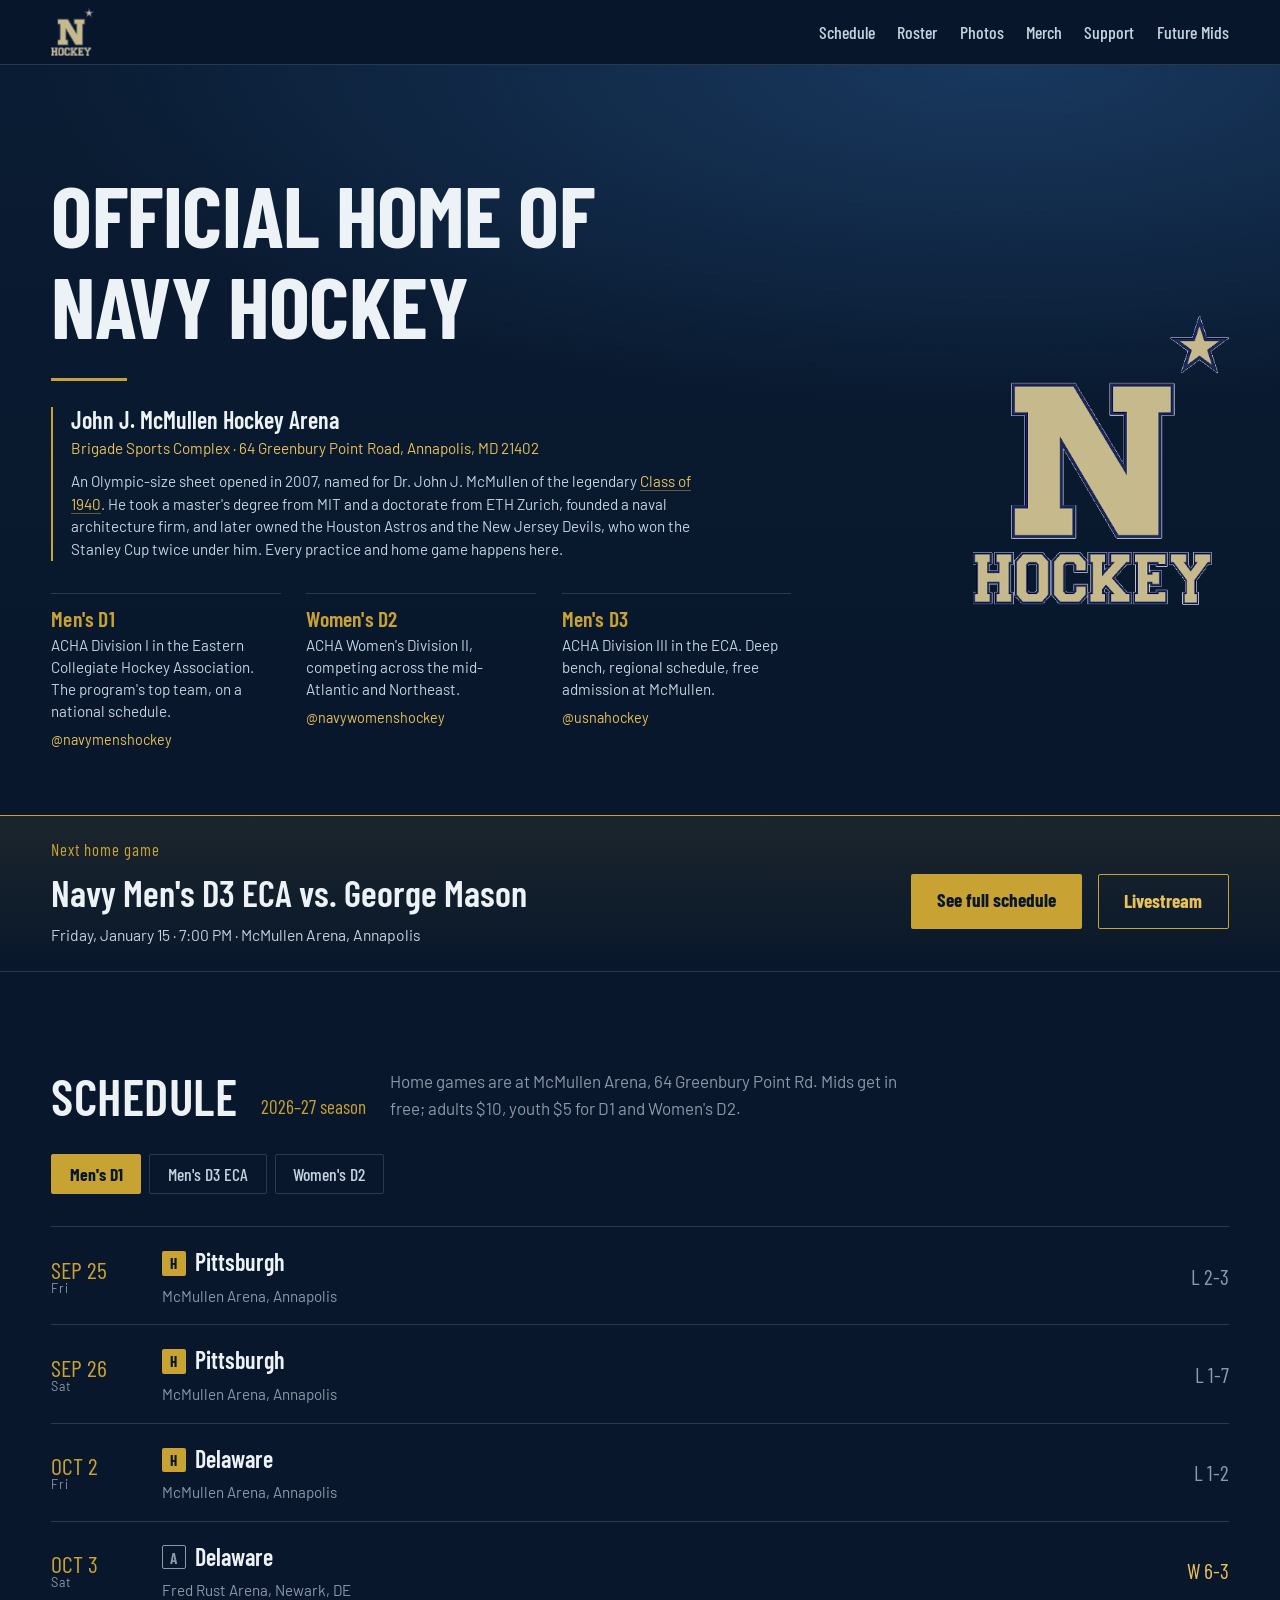
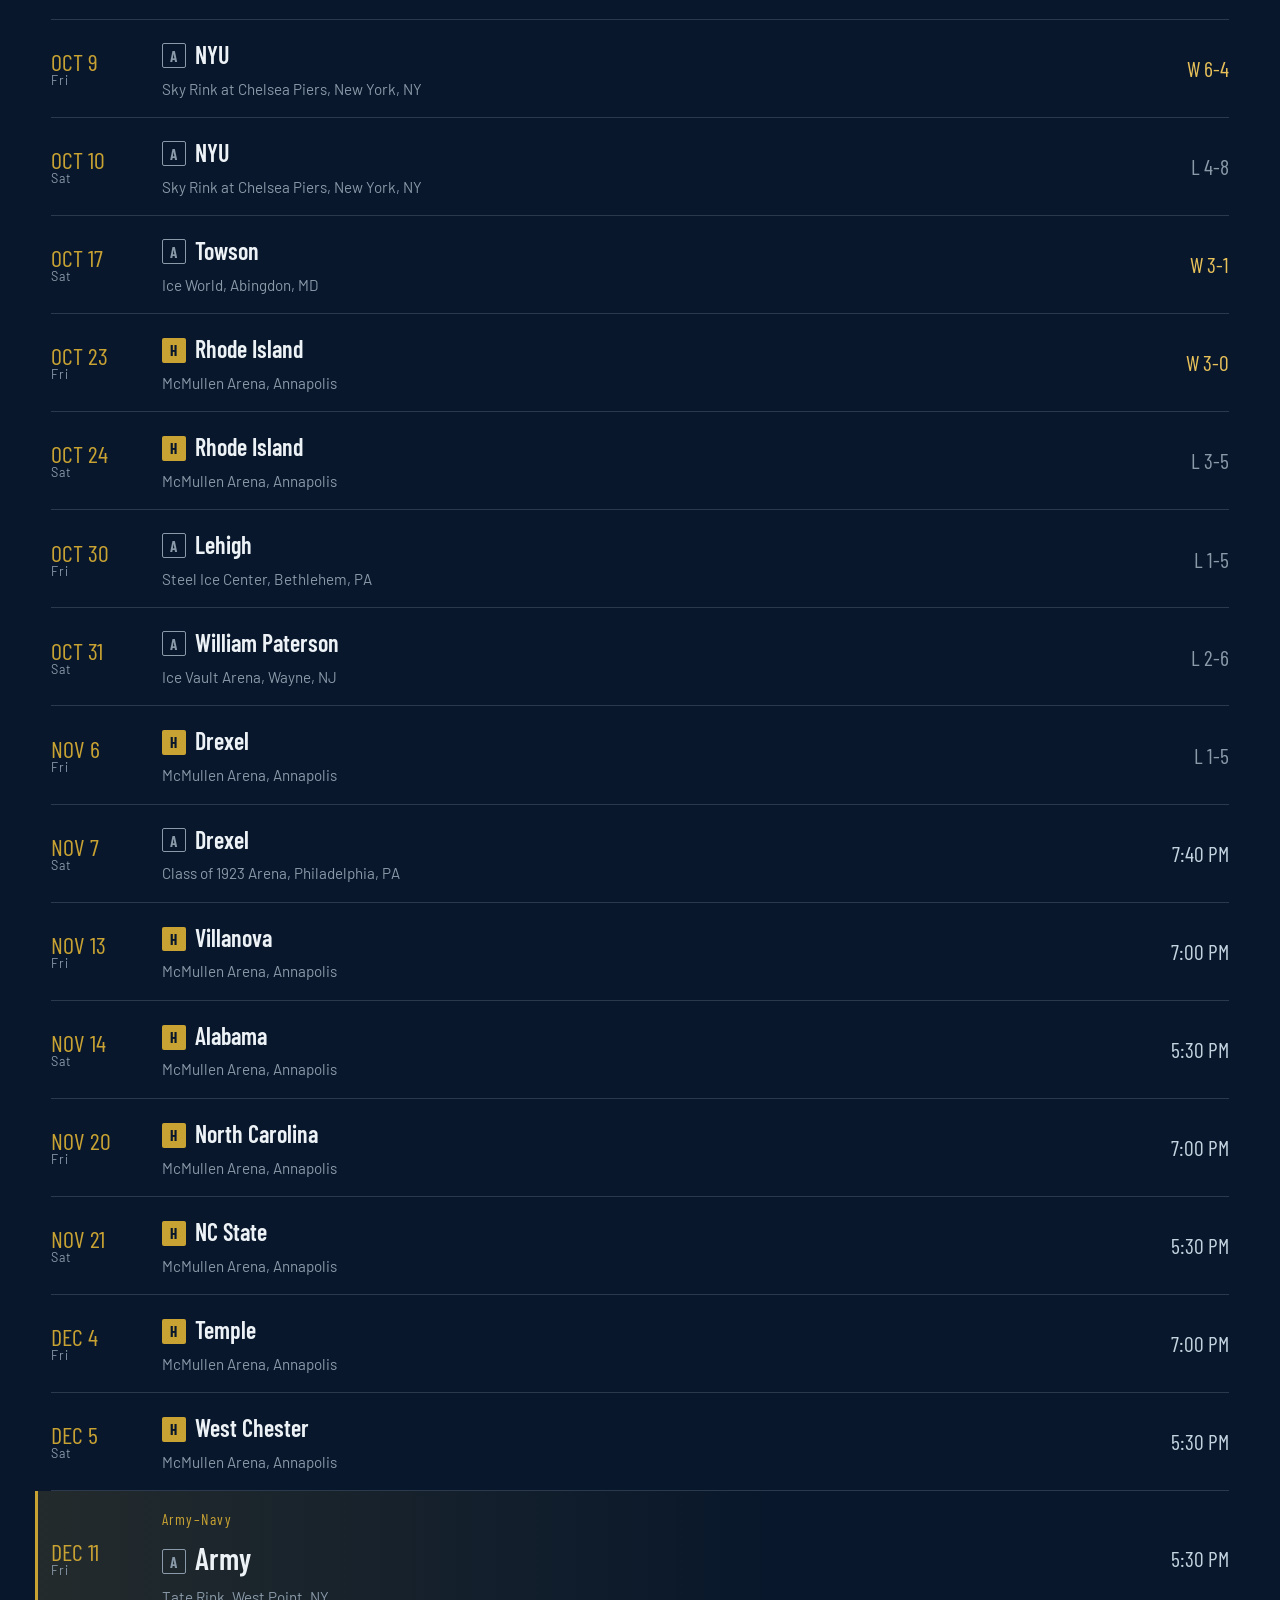
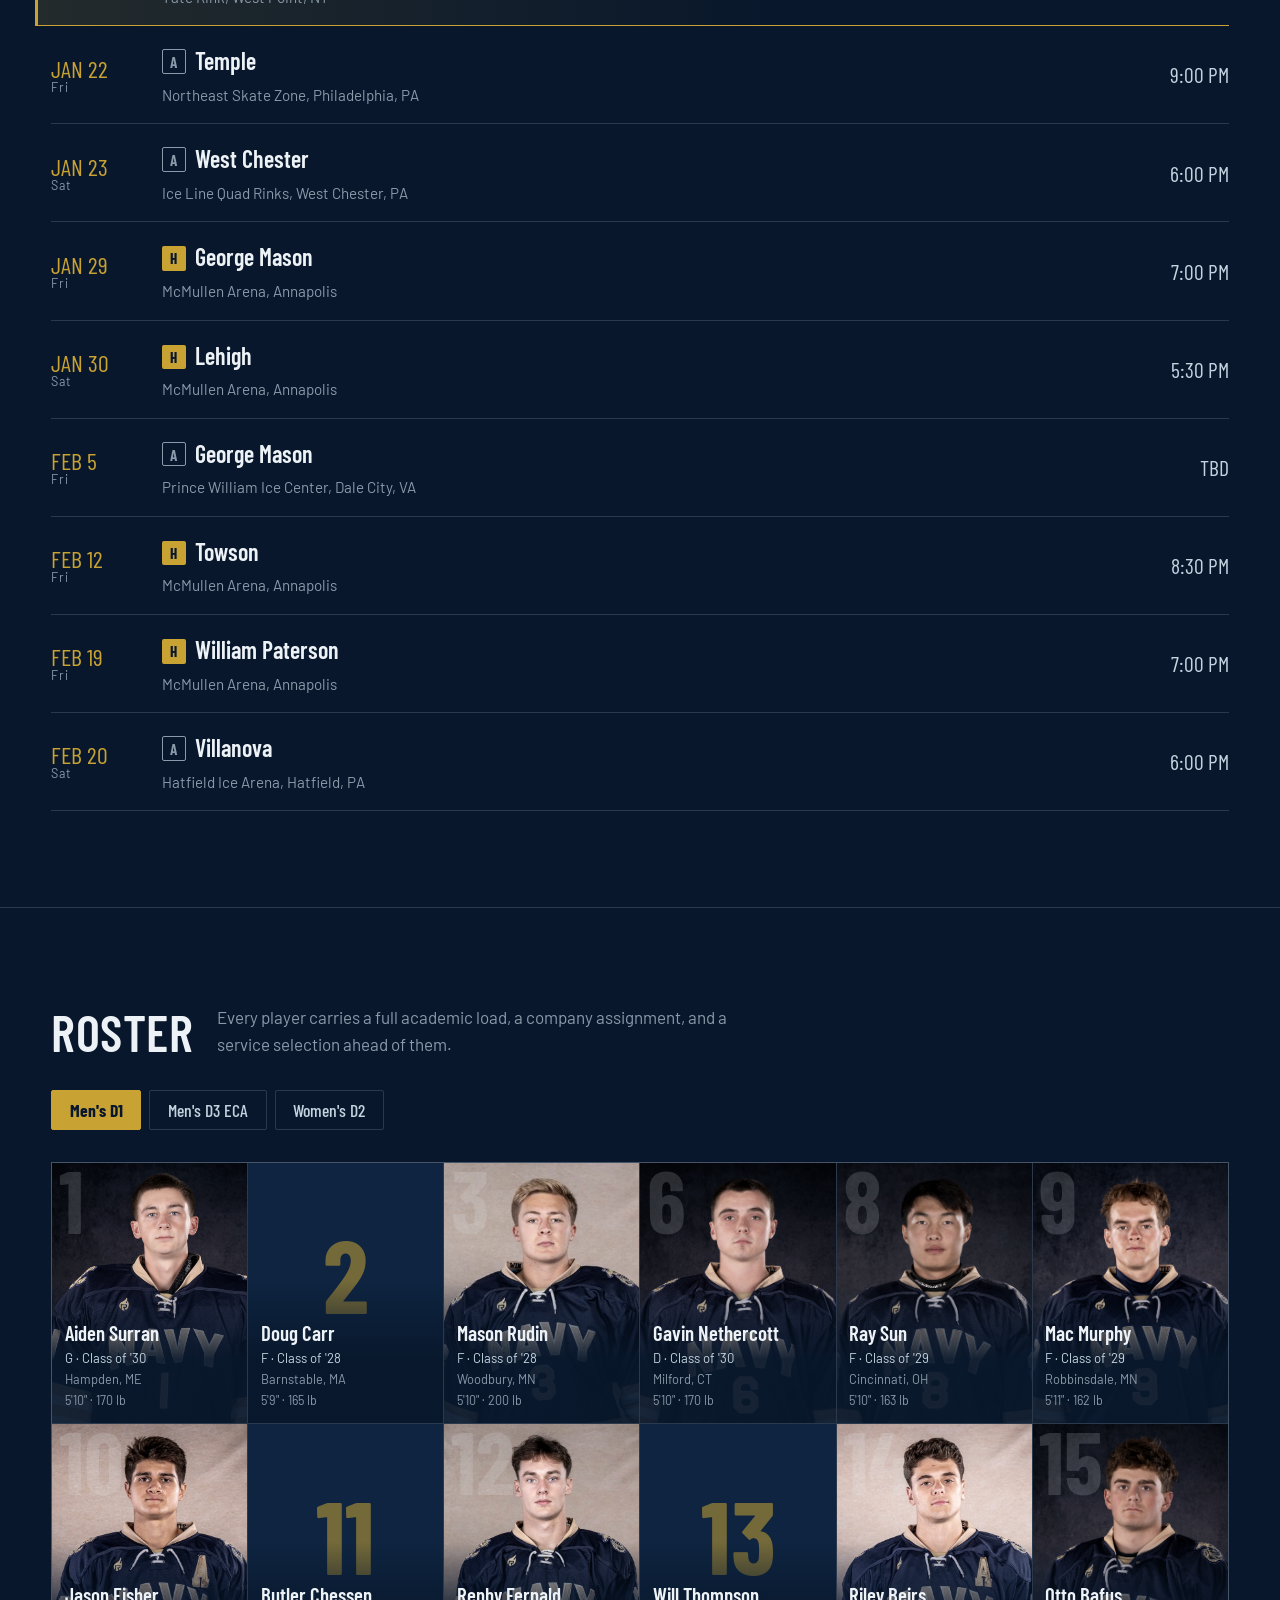
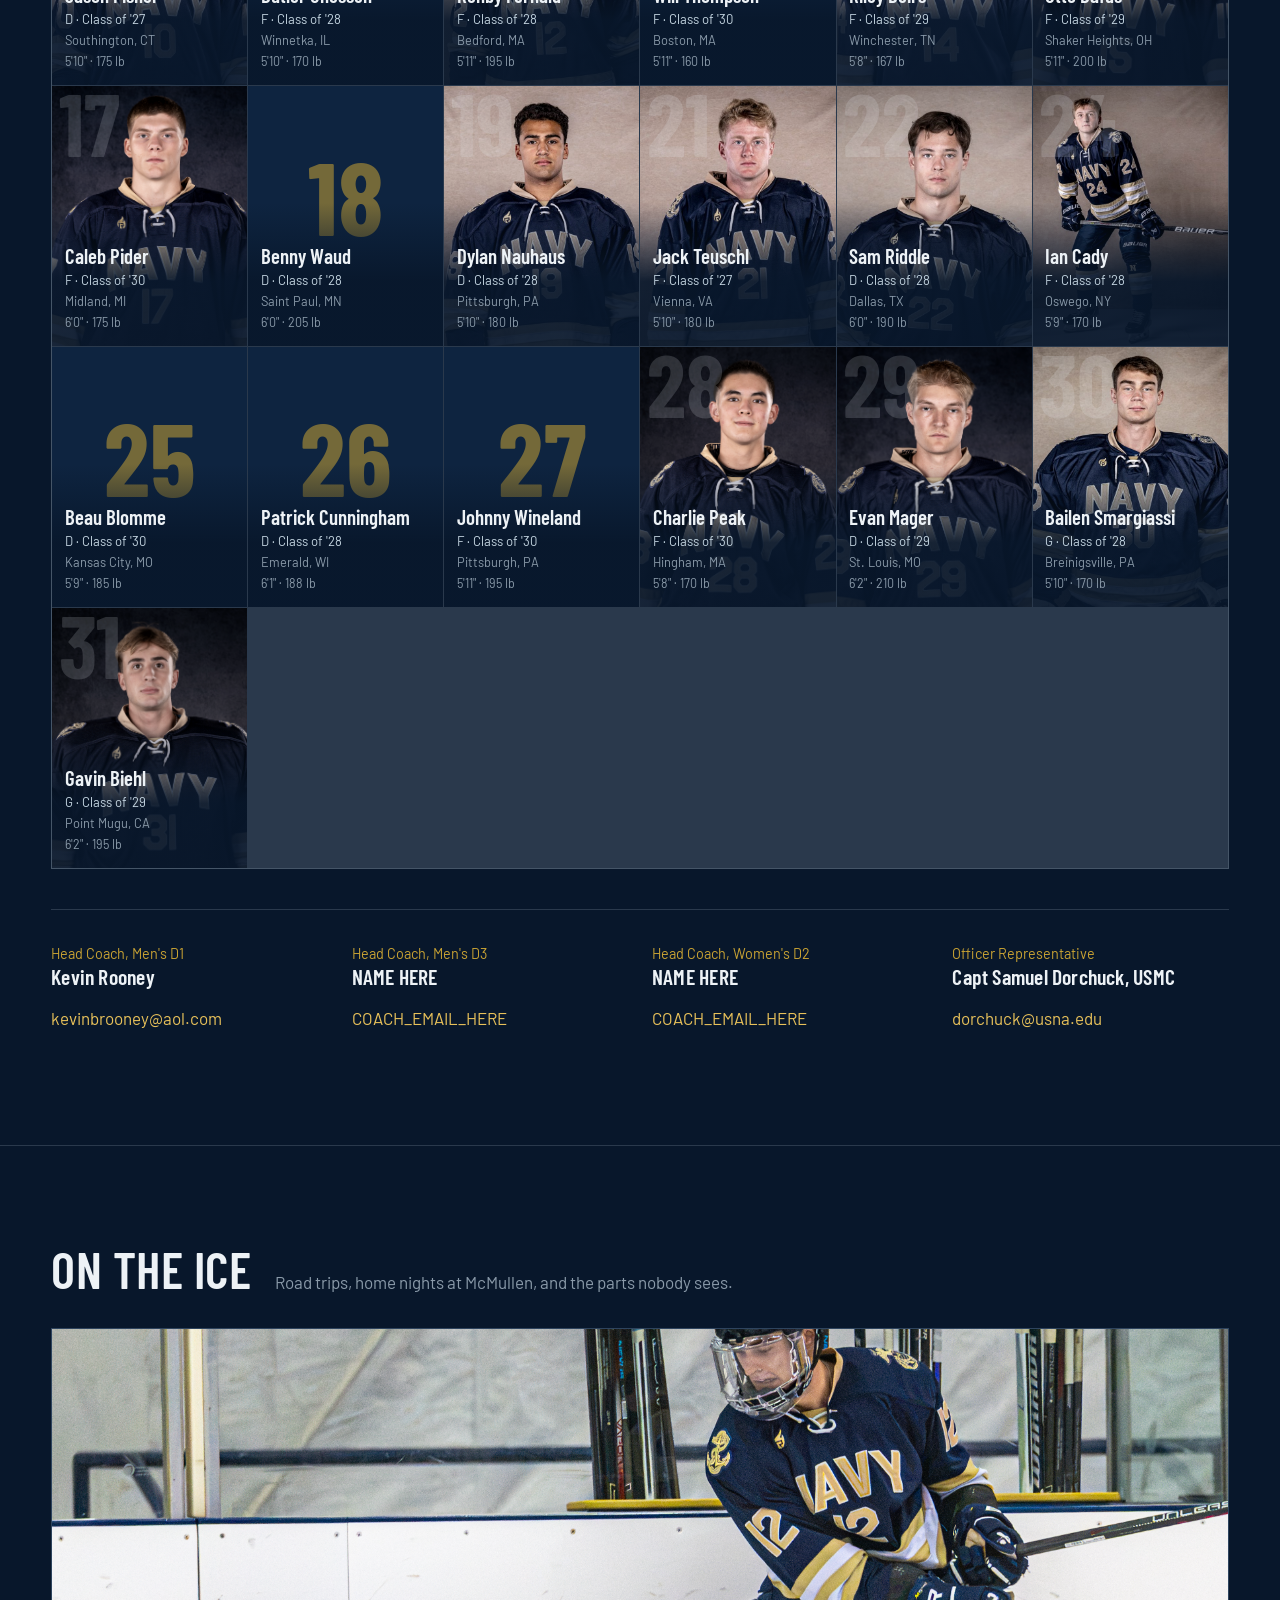
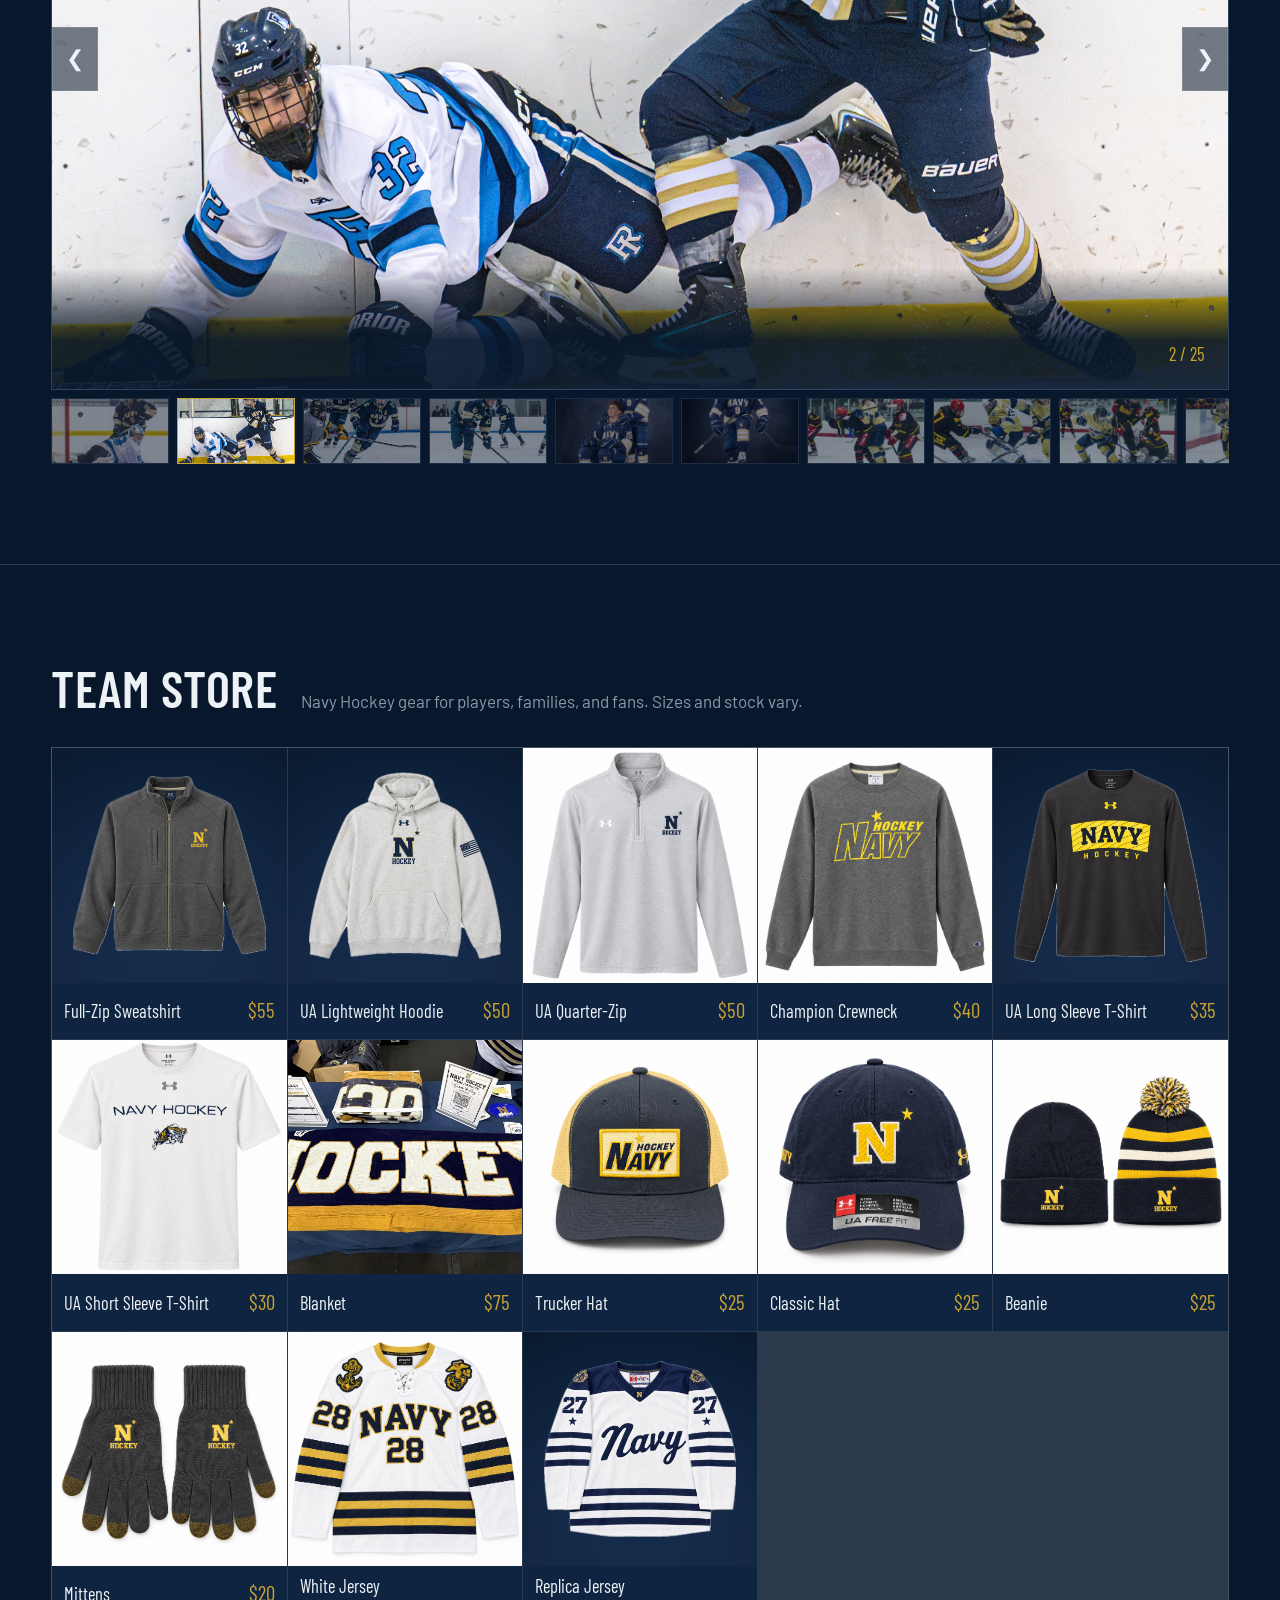
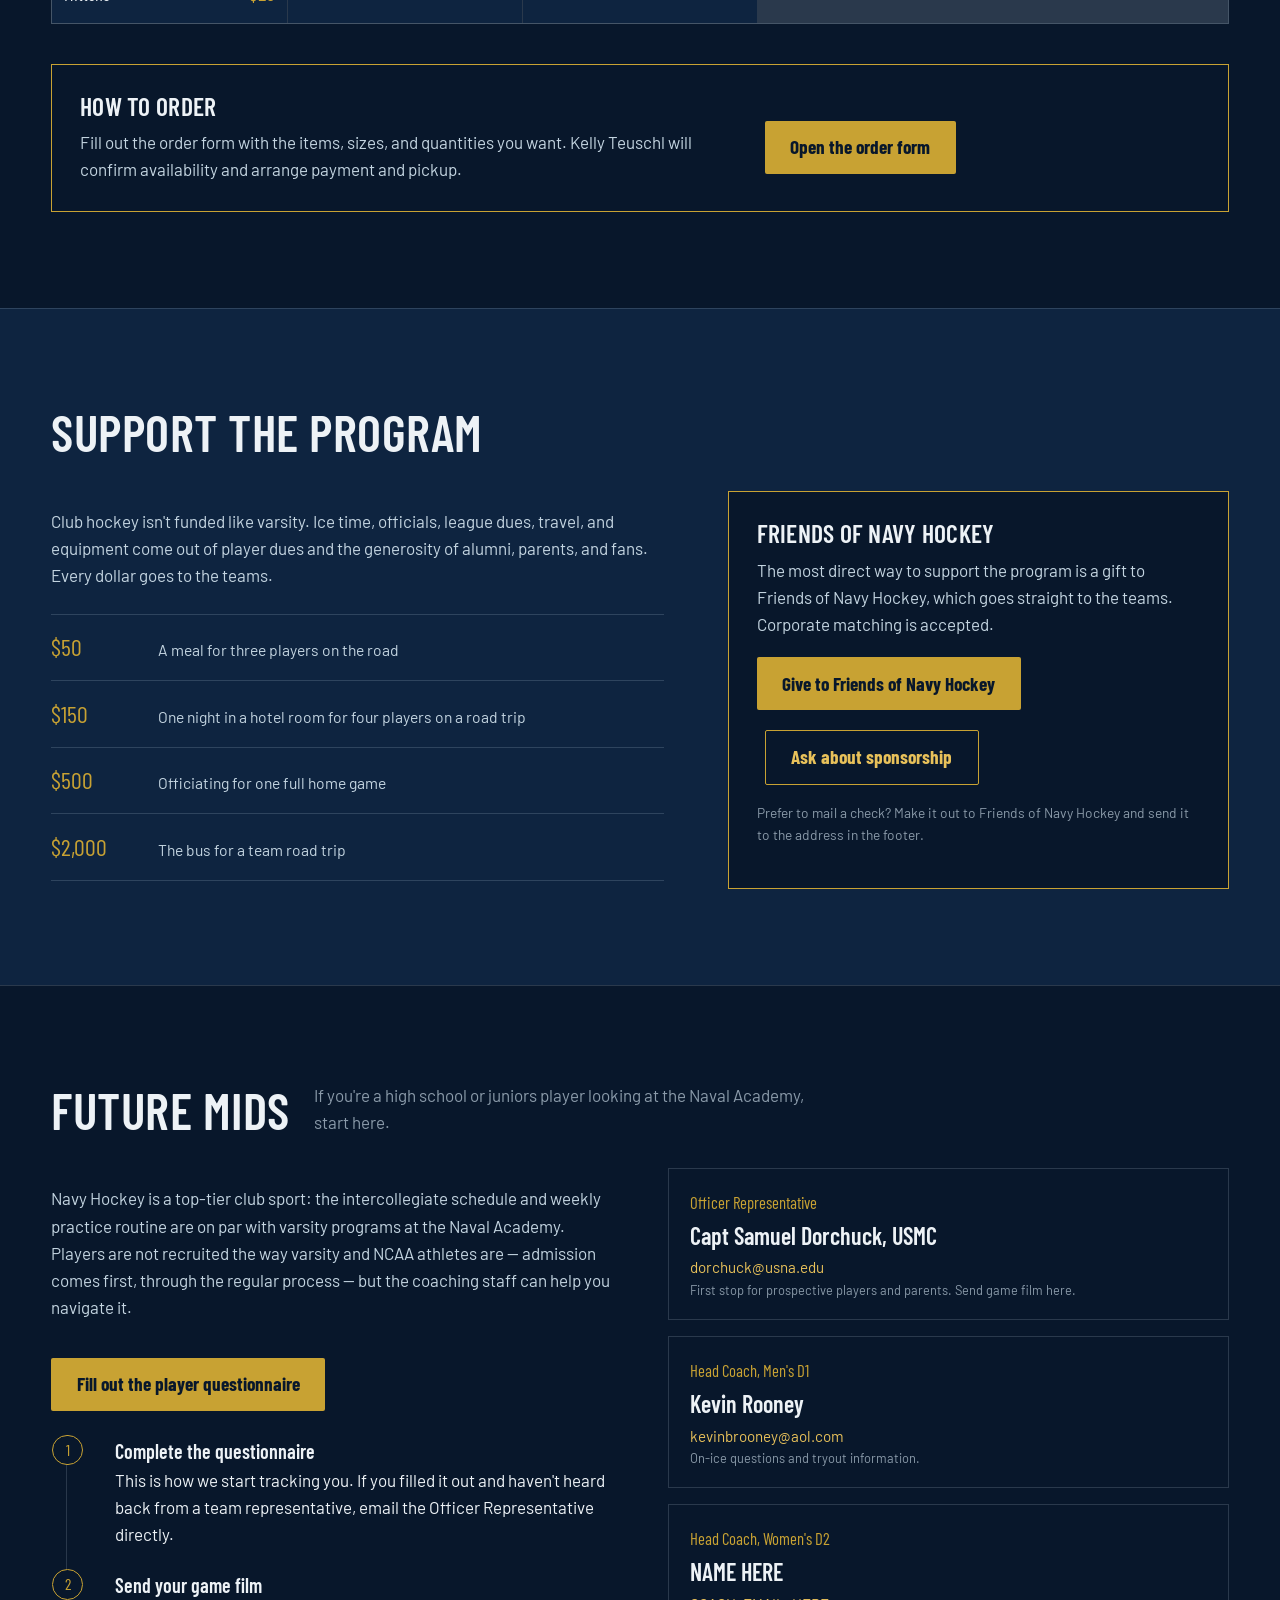
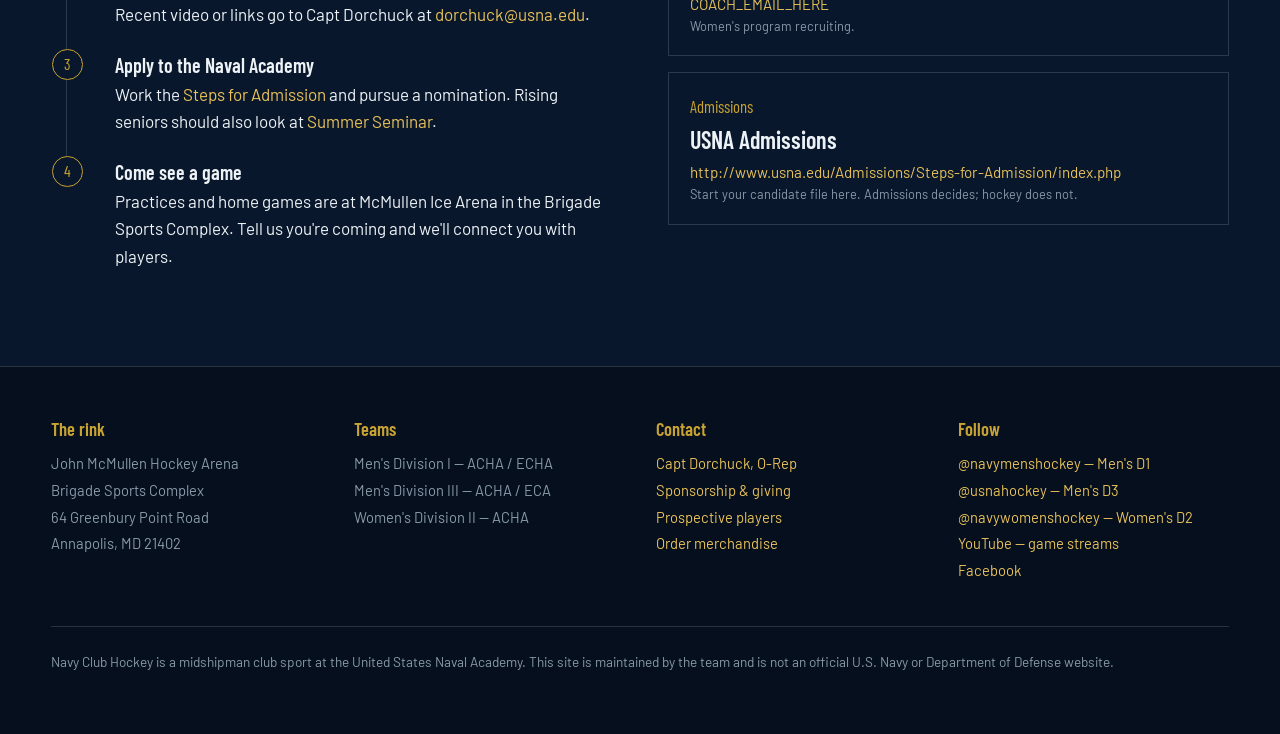
==== index.html @ 8cbf9356 "New pictures" ====
<!DOCTYPE html>
<html lang="en">
<head>
<meta charset="utf-8">
<meta name="viewport" content="width=device-width, initial-scale=1">
<title>Navy Hockey — United States Naval Academy</title>
<meta name="description" content="Navy Club Hockey at the United States Naval Academy. Roster, schedule, photos, donations, and recruiting contacts for Men's D1, Men's D3 ECA, and Women's D2.">
<link rel="preconnect" href="https://fonts.googleapis.com">
<link rel="preconnect" href="https://fonts.gstatic.com" crossorigin>
<link href="https://fonts.googleapis.com/css2?family=Barlow:wght@400;500;600&family=Barlow+Condensed:wght@500;600;700&display=swap" rel="stylesheet">
<style>
/* ============================================================
   NAVY HOCKEY — single-file site. No build step, no framework.
   To update content, edit the DATA block near the bottom of this
   file (roster, schedule, gallery, contacts). Nothing else needs
   to change.
   Photos go in:  /img/roster/<file>.jpg   and  /img/gallery/<file>.jpg
   Missing photos fall back to a sweater-number tile automatically.
   ============================================================ */

:root{
  --navy-900:#08172B;
  --navy-800:#0E2440;
  --navy-700:#14314F;
  --navy-600:#1B3D66;
  --gold:#C8A233;
  --gold-lt:#E8C15A;
  --ice:#EDF2F6;
  --rink:#C3D4E0;
  --slate:#8A9AA9;
  --line:rgba(195,212,224,.18);
  --shell:min(1180px, 92vw);
}

*{box-sizing:border-box}
html{scroll-behavior:smooth}
@media (prefers-reduced-motion:reduce){html{scroll-behavior:auto}*{animation:none!important;transition:none!important}}

body{
  margin:0;
  background:var(--navy-900);
  color:var(--ice);
  font-family:"Barlow",-apple-system,BlinkMacSystemFont,"Segoe UI",Roboto,sans-serif;
  font-size:17px;
  line-height:1.6;
  -webkit-font-smoothing:antialiased;
}
h1,h2,h3,.cond{font-family:"Barlow Condensed","Barlow",Impact,sans-serif;font-weight:600;letter-spacing:.01em;line-height:1.05;margin:0}
a{color:var(--gold-lt);text-decoration:none}
a:hover{text-decoration:underline}
:focus-visible{outline:2px solid var(--gold-lt);outline-offset:3px}
img{display:block;max-width:100%}

.shell{width:var(--shell);margin-inline:auto}

/* ---------- nav ---------- */
.topbar{
  position:sticky;top:0;z-index:50;
  background:rgba(8,23,43,.94);
  backdrop-filter:blur(8px);
  border-bottom:1px solid var(--line);
}
.topbar .shell{display:flex;align-items:center;gap:1.5rem;height:64px}
.mark{display:flex;align-items:center;height:100%;padding:.5rem 0}
.mark:hover{text-decoration:none}
.mark .logo{height:100%;width:auto;flex:none}
.mark .logo img,.mark .logo svg{height:100%;width:auto}

/* --- brand mark: img/navy-n-star.png, vector fallback if missing --- */
.logo{position:relative;display:block}
.logo img{width:100%;height:auto}
.logo img.missing{display:none}
.logo svg{width:100%;height:auto;display:none}
.logo.fallback svg{display:block}
.topnav{margin-left:auto;display:flex;gap:1.4rem;font-family:"Barlow Condensed",sans-serif;font-size:1.12rem;font-weight:500}
.topnav a{color:var(--rink)}
.topnav a:hover{color:var(--gold-lt);text-decoration:none}
.navtoggle{display:none;margin-left:auto;background:none;border:1px solid var(--line);color:var(--ice);border-radius:3px;padding:.4rem .7rem;font:inherit}
@media (max-width:780px){
  .navtoggle{display:block}
  .topnav{
    position:absolute;top:64px;left:0;right:0;margin:0;
    flex-direction:column;gap:0;
    background:var(--navy-800);border-bottom:1px solid var(--line);
  }
  .topnav[hidden]{display:none}
  .topnav a{padding:.85rem 4vw;border-top:1px solid var(--line)}
}

/* ---------- hero ---------- */
.hero{position:relative;padding:clamp(3.5rem,9vw,6.5rem) 0 0;overflow:hidden}
.hero::before{
  content:"";position:absolute;inset:0;
  background:
    radial-gradient(120% 80% at 78% 0%, rgba(27,61,102,.85) 0%, rgba(8,23,43,0) 62%),
    linear-gradient(180deg,#0A1C33 0%, var(--navy-900) 100%);
}
.hero .shell{position:relative;display:grid;grid-template-columns:1fr auto;gap:clamp(2rem,6vw,5rem);align-items:center}
.hero h1{
  font-size:clamp(2.9rem,7.5vw,5.4rem);
  font-weight:700;text-transform:uppercase;
  letter-spacing:-.005em;max-width:15ch;
}
.hero-logo{width:clamp(150px,20vw,260px);justify-self:end}
.rule{height:3px;width:76px;background:var(--gold);margin:1.75rem 0 0}

/* three-team breakdown */
.arena{margin-top:1.6rem;padding-left:1.1rem;border-left:2px solid var(--gold);max-width:64ch}
.arena-name{font-family:"Barlow Condensed",sans-serif;font-size:1.5rem;font-weight:600;line-height:1.1}
.arena address{font-style:normal;color:var(--gold-lt);font-size:.95rem;margin-top:.15rem}
.arena p{margin:.6rem 0 0;color:var(--rink);font-size:.95rem;line-height:1.5}
.arena p a{color:var(--gold-lt);border-bottom:1px solid rgba(232,193,90,.4)}
.squads{display:grid;grid-template-columns:repeat(3,1fr);gap:1.6rem;margin-top:2rem;max-width:74ch}
.squad{border-top:1px solid var(--line);padding-top:.8rem}
.squad h3{font-size:1.35rem;color:var(--gold)}
.squad p{margin:.3rem 0 0;color:var(--rink);font-size:.95rem;line-height:1.45}
.squad .handle{margin-top:.5rem;font-size:.9rem}
.squad .handle a{color:var(--gold-lt)}
@media (max-width:900px){
  .hero .shell{grid-template-columns:1fr;justify-items:start}
  .hero-logo{justify-self:start;order:-1;width:clamp(120px,26vw,170px)}
  .squads{grid-template-columns:1fr;gap:1.1rem}
}

/* next game strip — scoreboard */
.nextgame{
  margin-top:clamp(2.5rem,6vw,4rem);
  border-top:1px solid var(--gold);
  background:linear-gradient(180deg, rgba(200,162,51,.10), rgba(200,162,51,0));
}
.nextgame .shell{display:flex;flex-wrap:wrap;align-items:center;gap:1.5rem 2.6rem;padding:1.25rem 0 1.5rem}
.ng-label{font-family:"Barlow Condensed",sans-serif;font-size:1.05rem;color:var(--gold);letter-spacing:.06em}
.live-dot{
  display:inline-block;width:.55rem;height:.55rem;border-radius:50%;
  background:#E5484D;margin-left:.15rem;vertical-align:.05rem;
  animation:pulse 2s ease-in-out infinite;
}
@keyframes pulse{0%,100%{opacity:1}50%{opacity:.25}}
@media (prefers-reduced-motion:reduce){.live-dot{animation:none}}
.ng-cta{display:flex;flex-wrap:wrap;gap:.5rem}
.ng-main{font-family:"Barlow Condensed",sans-serif;font-size:clamp(1.6rem,4vw,2.3rem);font-weight:600}
.ng-meta{color:var(--rink);font-size:.98rem}
.ng-cta{margin-left:auto}

/* ---------- sections ---------- */
section{padding:clamp(3.5rem,8vw,6rem) 0;border-top:1px solid var(--line)}
.sec-head{display:flex;align-items:flex-end;gap:1.5rem;flex-wrap:wrap;margin-bottom:2rem}
.sec-head h2{font-size:clamp(2.1rem,5.5vw,3.2rem);text-transform:uppercase}
.sec-head p{margin:0;color:var(--slate);max-width:52ch}
.sec-head .season{color:var(--gold);font-family:"Barlow Condensed",sans-serif;font-size:1.2rem;max-width:none}
.lede{color:var(--rink);max-width:62ch}

/* team switcher */
.teams{display:flex;flex-wrap:wrap;gap:.5rem;margin-bottom:2rem}
.teams button{
  font-family:"Barlow Condensed",sans-serif;font-size:1.1rem;font-weight:500;
  color:var(--rink);background:transparent;
  border:1px solid var(--line);border-radius:2px;
  padding:.5rem 1.1rem;cursor:pointer;
}
.teams button:hover{border-color:var(--rink)}
.teams button[aria-pressed="true"]{background:var(--gold);border-color:var(--gold);color:var(--navy-900);font-weight:700}

/* ---------- schedule ledger ---------- */
.ledger{border-top:1px solid var(--line)}
.game{
  display:grid;
  grid-template-columns:88px 1fr auto;
  gap:0 1.4rem;align-items:center;
  padding:1rem 0;border-bottom:1px solid var(--line);
}
/* marquee game — the one rivalry row that should stop the eye */
.game.marquee{
  background:linear-gradient(90deg, rgba(200,162,51,.14), rgba(200,162,51,0) 62%);
  border-bottom-color:var(--gold);
  padding-left:1rem;margin-left:-1rem;
  box-shadow:inset 3px 0 0 var(--gold);
}
.game.marquee .g-opp{font-size:1.9rem}
/* date stays at the base size — bumping it wraps two-digit dates in the
   fixed 88px column. The opponent name carries the emphasis. */
.g-tag{
  font-family:"Barlow Condensed",sans-serif;font-size:.95rem;
  letter-spacing:.1em;color:var(--gold);margin-bottom:.15rem;
}
@media (max-width:620px){
  .game.marquee{padding-left:.75rem;margin-left:-.75rem}
  .game.marquee .g-opp{font-size:1.5rem}
}
.g-date{font-family:"Barlow Condensed",sans-serif;font-size:1.5rem;color:var(--gold);line-height:1}
.g-date small{display:block;font-size:.78rem;color:var(--slate);letter-spacing:.08em;font-family:"Barlow",sans-serif}
.g-opp{font-family:"Barlow Condensed",sans-serif;font-size:1.5rem;font-weight:600}
.g-ha{
  display:inline-block;width:1.55rem;height:1.55rem;line-height:1.55rem;text-align:center;
  font-family:"Barlow Condensed",sans-serif;font-size:.95rem;font-weight:700;
  border-radius:2px;margin-right:.55rem;vertical-align:2px;
}
.g-ha.home{background:var(--gold);color:var(--navy-900)}
.g-ha.away{border:1px solid var(--slate);color:var(--slate)}
.g-loc{color:var(--slate);font-size:.95rem;margin-top:.15rem}
.g-right{text-align:right;font-family:"Barlow Condensed",sans-serif;font-size:1.35rem;white-space:nowrap}
.g-right .w{color:var(--gold-lt)}
.g-right .l{color:var(--slate)}
.g-right .time{color:var(--rink)}
@media (max-width:620px){
  .game{grid-template-columns:70px 1fr;row-gap:.35rem}
  .g-right{grid-column:2;text-align:left;font-size:1.15rem}
}

/* ---------- roster wall ---------- */
.wall{
  display:grid;
  grid-template-columns:repeat(auto-fill,minmax(190px,1fr));
  gap:1px;background:var(--line);border:1px solid var(--line);
}
.player{position:relative;background:var(--navy-800);aspect-ratio:3/4;overflow:hidden;display:block;color:inherit;text-decoration:none}
.player:hover{text-decoration:none}
.player:hover img{filter:grayscale(0) contrast(1.05)}
.player::after{content:"";position:absolute;inset:0;box-shadow:inset 0 0 0 0 var(--gold);transition:box-shadow .15s}
.player:hover::after{box-shadow:inset 0 0 0 2px var(--gold)}
.player img{width:100%;height:100%;object-fit:cover;filter:grayscale(.35) contrast(1.05)}
.player.no-photo img{display:none}
.p-num{
  position:absolute;top:-.5rem;left:.4rem;
  font-family:"Barlow Condensed",sans-serif;font-weight:700;
  font-size:5.5rem;line-height:1;color:rgba(237,242,246,.16);
  pointer-events:none;
}
.player.no-photo .p-num{color:rgba(200,162,51,.55);top:22%;left:50%;transform:translateX(-50%);font-size:6.5rem}
.p-info{
  position:absolute;left:0;right:0;bottom:0;padding:2.6rem .8rem .8rem;
  background:linear-gradient(180deg, rgba(8,23,43,0), rgba(8,23,43,.93) 55%);
}
.p-name{font-family:"Barlow Condensed",sans-serif;font-size:1.3rem;font-weight:600;line-height:1.1}
.p-meta{font-size:.82rem;color:var(--rink);margin-top:.15rem}
.p-home{font-size:.8rem;color:var(--slate)}
.p-stats{font-size:.78rem;color:var(--slate);margin-top:.1rem}
.p-letter{
  position:absolute;top:.5rem;right:.5rem;z-index:2;
  width:1.6rem;height:1.6rem;line-height:1.5rem;text-align:center;
  border:1px solid var(--gold);color:var(--gold);
  font-family:"Barlow Condensed",sans-serif;font-weight:700;font-size:.95rem;
  background:rgba(8,23,43,.6);
}
.staff{display:grid;grid-template-columns:repeat(auto-fit,minmax(230px,1fr));gap:1.5rem;margin-top:2.5rem;padding-top:2rem;border-top:1px solid var(--line)}
.staff h3{font-size:1.35rem}
.staff .role{color:var(--gold);font-size:.9rem}

/* ---------- gallery carousel ---------- */
.carousel{position:relative}
.stage{
  position:relative;aspect-ratio:16/9;max-height:74vh;
  background:var(--navy-800);border:1px solid var(--line);overflow:hidden;
}
.stage img{
  position:absolute;inset:0;width:100%;height:100%;object-fit:cover;
  opacity:0;transition:opacity .5s ease;
}
.stage img.on{opacity:1}
@media (prefers-reduced-motion:reduce){.stage img{transition:none}}
.cap{
  position:absolute;left:0;right:0;bottom:0;
  padding:4.5rem 1.4rem 1.2rem;
  background:linear-gradient(180deg,rgba(8,23,43,0),rgba(8,23,43,.92) 60%);
  display:flex;align-items:flex-end;gap:1.5rem;
}
.cap-text{font-size:1.05rem;line-height:1.4}
.cap-count{margin-left:auto;flex:none;font-family:"Barlow Condensed",sans-serif;font-size:1.15rem;color:var(--gold)}
.arrow{
  position:absolute;top:50%;transform:translateY(-50%);
  width:46px;height:64px;display:grid;place-items:center;
  background:rgba(8,23,43,.55);border:1px solid var(--line);
  color:var(--ice);cursor:pointer;font-size:1.4rem;line-height:1;
}
.arrow:hover{background:var(--gold);color:var(--navy-900);border-color:var(--gold)}
.arrow.prev{left:0}
.arrow.next{right:0}
.thumbs{display:flex;gap:8px;margin-top:8px;overflow-x:auto;padding-bottom:4px}
.thumbs button{
  flex:none;width:118px;aspect-ratio:16/9;padding:0;cursor:pointer;
  border:1px solid var(--line);background:var(--navy-800);opacity:.5;
}
.thumbs button img{width:100%;height:100%;object-fit:cover}
.thumbs button[aria-current="true"]{opacity:1;border-color:var(--gold)}
.thumbs button:hover{opacity:.85}
.gallery-empty{border:1px dashed var(--line);padding:clamp(2.5rem,7vw,4.5rem) 1.5rem;text-align:center}
.gallery-empty h3{font-size:1.6rem;color:var(--gold)}
.gallery-empty p{color:var(--slate);margin:.4rem 0 0}
@media (max-width:620px){
  .stage{aspect-ratio:4/3}
  .cap{flex-direction:column;align-items:flex-start;gap:.4rem;padding-top:3.5rem}
  .cap-count{margin-left:0}
  .thumbs button{width:92px}
}

/* ---------- merch ---------- */
/* Merch uses the roster's .wall grid verbatim. The only override is a
   slightly larger minimum track, since there are ~12 items, not 25. */
.wall-merch{grid-template-columns:repeat(auto-fill,minmax(215px,1fr))}
.item{position:relative;background:var(--navy-800);display:block;color:inherit;text-decoration:none}
.item:hover{text-decoration:none}
.item::after{content:"";position:absolute;inset:0;box-shadow:inset 0 0 0 0 var(--gold);transition:box-shadow .15s;pointer-events:none}
.item:hover::after{box-shadow:inset 0 0 0 2px var(--gold)}
.item .shot{position:relative;aspect-ratio:1/1;background:var(--navy-700);overflow:hidden}
.item .shot img{width:100%;height:100%;object-fit:cover}
.item.no-photo .shot img{display:none}
.item .shot::after{
  content:"NAVY HOCKEY";position:absolute;inset:0;display:none;
  align-items:center;justify-content:center;
  font-family:"Barlow Condensed",sans-serif;font-size:.85rem;letter-spacing:.16em;
  color:rgba(200,162,51,.45);
}
.item.no-photo .shot::after{display:flex}
.item-body{padding:.65rem .75rem .8rem;display:flex;align-items:baseline;gap:.5rem}
.item.unavailable .shot img{opacity:.42;filter:grayscale(.5)}
.item.unavailable .item-price{color:var(--slate)}
.ribbon{
  position:absolute;left:0;right:0;bottom:0;z-index:2;
  padding:.3rem .5rem;text-align:center;
  background:rgba(8,23,43,.88);border-top:1px solid var(--gold);
  font-family:"Barlow Condensed",sans-serif;font-size:.9rem;letter-spacing:.1em;
  color:var(--gold);text-transform:uppercase;
}
.stock-note{
  margin:1rem 0 0;padding:.5rem .8rem;display:inline-block;
  border:1px solid var(--gold);color:var(--gold);
  font-family:"Barlow Condensed",sans-serif;font-size:1.05rem;letter-spacing:.04em;
}
.item-name{font-family:"Barlow Condensed",sans-serif;font-size:1.15rem;line-height:1.15}
.item-price{margin-left:auto;font-family:"Barlow Condensed",sans-serif;font-size:1.3rem;color:var(--gold)}
.order{
  margin-top:2.5rem;border:1px solid var(--gold);padding:1.75rem;
  display:grid;grid-template-columns:1.2fr .8fr;gap:2rem;align-items:center;
}
@media (max-width:760px){.order{grid-template-columns:1fr;gap:1.2rem}}
.order h3{font-size:1.6rem;text-transform:uppercase}

/* ---------- support ---------- */
.support{background:var(--navy-800)}
.give{display:grid;grid-template-columns:1.1fr .9fr;gap:clamp(2rem,5vw,4rem);align-items:start}
@media (max-width:820px){.give{grid-template-columns:1fr}}
.tiers{border-top:1px solid var(--line);margin-top:1.5rem}
.tier{display:flex;gap:1.2rem;align-items:baseline;padding:.85rem 0;border-bottom:1px solid var(--line)}
.tier-amt{font-family:"Barlow Condensed",sans-serif;font-size:1.5rem;color:var(--gold);min-width:5.5rem}
.tier-what{color:var(--rink);font-size:.98rem}
.givebox{background:var(--navy-900);border:1px solid var(--gold);padding:1.75rem}
.givebox h3{font-size:1.6rem;text-transform:uppercase}
.btn{
  display:inline-block;margin-top:1.2rem;
  background:var(--gold);color:var(--navy-900);
  font-family:"Barlow Condensed",sans-serif;font-weight:700;font-size:1.2rem;
  padding:.7rem 1.6rem;border-radius:2px;
}
.btn:hover{background:var(--gold-lt);text-decoration:none}
.btn-ghost{background:transparent;color:var(--gold-lt);border:1px solid var(--gold)}
.btn-ghost:hover{background:rgba(200,162,51,.12)}
.fineprint{font-size:.86rem;color:var(--slate);margin-top:1.1rem}

/* ---------- recruiting ---------- */
.recruit{display:grid;grid-template-columns:1fr 1fr;gap:clamp(2rem,5vw,3.5rem)}
@media (max-width:820px){.recruit{grid-template-columns:1fr}}
.steps{counter-reset:s;list-style:none;padding:0;margin:1.5rem 0 0}
.steps li{position:relative;padding:0 0 1.3rem 3rem;border-left:1px solid var(--line);margin-left:.9rem}
.steps li:last-child{border-left-color:transparent;padding-bottom:0}
.steps li::before{
  counter-increment:s;content:counter(s);
  position:absolute;left:-.9rem;top:0;
  width:1.8rem;height:1.8rem;border-radius:50%;
  background:var(--navy-900);border:1px solid var(--gold);color:var(--gold);
  font-family:"Barlow Condensed",sans-serif;font-size:1rem;line-height:1.7rem;text-align:center;
}
.steps strong{display:block;font-family:"Barlow Condensed",sans-serif;font-size:1.25rem;font-weight:600}
.contacts{display:grid;gap:1rem}
.contact{border:1px solid var(--line);padding:1.2rem 1.3rem}
.contact .role{color:var(--gold);font-family:"Barlow Condensed",sans-serif;font-size:1.05rem}
.contact .who{font-family:"Barlow Condensed",sans-serif;font-size:1.5rem;font-weight:600;margin-top:.1rem}
.contact .detail{font-size:.95rem;color:var(--rink)}

/* ---------- detail sheet ---------- */
.sheet{position:fixed;inset:0;z-index:80;display:none}
.sheet[open]{display:block}
.sheet-scrim{position:absolute;inset:0;background:rgba(3,9,18,.82);backdrop-filter:blur(3px)}
.sheet-panel{
  position:absolute;inset:auto 0 0 0;max-height:92vh;overflow:auto;
  background:var(--navy-900);border-top:3px solid var(--gold);
}
@media (min-width:880px){
  .sheet-panel{
    inset:50% auto auto 50%;transform:translate(-50%,-50%);
    width:min(980px,92vw);max-height:88vh;border:1px solid var(--gold);border-top-width:3px;
  }
}
.sheet-close{
  position:sticky;top:0;float:right;margin:.6rem .6rem 0 0;z-index:2;
  width:40px;height:40px;background:var(--navy-800);border:1px solid var(--line);
  color:var(--ice);font-size:1.3rem;line-height:1;cursor:pointer;
}
.sheet-close:hover{background:var(--gold);color:var(--navy-900);border-color:var(--gold)}
.sheet-body{display:grid;grid-template-columns:minmax(0,1fr) minmax(0,1.1fr);gap:clamp(1.5rem,4vw,2.5rem);padding:clamp(1.25rem,3vw,2rem)}
@media (max-width:720px){.sheet-body{grid-template-columns:1fr;gap:1.25rem}}
.sheet-shot{position:relative;background:var(--navy-700);border:1px solid var(--line);overflow:hidden}
.sheet-shot.portrait{aspect-ratio:3/4}
.sheet-shot.square{aspect-ratio:1/1}
.sheet-shot img{width:100%;height:100%;object-fit:cover}
.sheet-shot.empty img{display:none}
.sheet-shot .ghost{
  position:absolute;inset:0;display:none;align-items:center;justify-content:center;
  font-family:"Barlow Condensed",sans-serif;font-size:7rem;color:rgba(200,162,51,.5);
}
.sheet-shot.empty .ghost{display:flex}
.sheet-eyebrow{font-family:"Barlow Condensed",sans-serif;color:var(--gold);font-size:1.1rem;letter-spacing:.06em}
.sheet-title{font-family:"Barlow Condensed",sans-serif;font-size:clamp(2rem,5vw,3rem);text-transform:uppercase;line-height:1.02;margin:.1rem 0 0}
.sheet-sub{color:var(--rink);margin:.4rem 0 0}
.facts{margin:1.5rem 0 0;border-top:1px solid var(--line)}
.fact{display:flex;gap:1rem;padding:.6rem 0;border-bottom:1px solid var(--line);font-size:.95rem}
.fact dt{color:var(--slate);min-width:8.5rem;flex:none;margin:0}
.fact dd{margin:0}
.sheet-note{margin-top:1.4rem;color:var(--rink);line-height:1.65}
.sheet-empty{margin-top:1.4rem;color:var(--slate);font-style:italic}

/* ---------- footer ---------- */
footer{background:#050F1D;padding:3rem 0;border-top:1px solid var(--line)}
.foot{display:grid;grid-template-columns:repeat(auto-fit,minmax(210px,1fr));gap:2rem}
.foot h4{font-family:"Barlow Condensed",sans-serif;font-size:1.15rem;color:var(--gold);margin:0 0 .5rem;font-weight:600}
.foot p,.foot li{color:var(--slate);font-size:.92rem;margin:.2rem 0}
.foot ul{list-style:none;padding:0;margin:0}
.colophon{margin-top:2.5rem;padding-top:1.5rem;border-top:1px solid var(--line);color:var(--slate);font-size:.85rem}
</style>
</head>
<body>

<header class="topbar">
  <div class="shell">
    <a class="mark" href="#top" aria-label="Navy Hockey, home">
      <span class="logo" data-logo><img alt=""></span>
    </a>
    <button class="navtoggle" aria-expanded="false" aria-controls="topnav">Menu</button>
    <nav class="topnav" id="topnav">
      <a href="#schedule">Schedule</a>
      <a href="#roster">Roster</a>
      <a href="#photos">Photos</a>
      <a href="#merch">Merch</a>
      <a href="#support">Support</a>
      <a href="#recruiting">Future Mids</a>
    </nav>
  </div>
</header>

<main id="top">

  <div class="hero">
    <div class="shell">
      <div>
        <h1>Official home of Navy Hockey</h1>
        <div class="rule"></div>
        <div class="arena">
          <div class="arena-name">John J. McMullen Hockey Arena</div>
          <address>Brigade Sports Complex &middot; 64 Greenbury Point Road, Annapolis, MD 21402</address>
          <p>An Olympic-size sheet opened in 2007, named for Dr. John J. McMullen of the legendary <a href="https://www.amazon.com/Annapolis-Goes-War-Naval-Academy/dp/0197752675">Class of 1940</a>. He took a master's degree from MIT and a doctorate from ETH Zurich, founded a naval architecture firm, and later owned the Houston Astros and the New Jersey Devils, who won the Stanley Cup twice under him. Every practice and home game happens here.</p>
        </div>
        <div class="squads">
          <div class="squad">
            <h3>Men's D1</h3>
            <p>ACHA Division I in the Eastern Collegiate Hockey Association. The program's top team, on a national schedule.</p>
            <p class="handle"><a href="https://www.instagram.com/navymenshockey/">@navymenshockey</a></p>
          </div>
          <div class="squad">
            <h3>Women's D2</h3>
            <p>ACHA Women's Division II, competing across the mid-Atlantic and Northeast.</p>
            <p class="handle"><a href="https://www.instagram.com/navywomenshockey/">@navywomenshockey</a></p>
          </div>
          <div class="squad">
            <h3>Men's D3</h3>
            <p>ACHA Division III in the ECA. Deep bench, regional schedule, free admission at McMullen.</p>
            <p class="handle"><a href="https://www.instagram.com/usnahockey/">@usnahockey</a></p>
          </div>
        </div>
      </div>
      <span class="logo hero-logo" data-logo><img alt="Navy Hockey"></span>
    </div>
  </div>

  <div class="nextgame">
    <div class="shell">
      <div>
        <div class="ng-label">Next home game</div>
        <div class="ng-main" id="ng-main">Loading schedule…</div>
        <div class="ng-meta" id="ng-meta"></div>
      </div>
      <div class="ng-cta"><a class="btn" href="#schedule">See full schedule</a></div>
    </div>
  </div>

  <!-- ============ SCHEDULE ============ -->
  <section id="schedule">
    <div class="shell">
      <div class="sec-head">
        <h2>Schedule</h2>
        <p class="season">2026&ndash;27 season</p>
        <p>Home games are at McMullen Arena, 64 Greenbury Point Rd. Mids get in free; adults $10, youth $5 for D1 and Women's D2.</p>
      </div>
      <div class="teams" id="sched-teams" role="group" aria-label="Choose a team schedule"></div>
      <div class="ledger" id="ledger"></div>
    </div>
  </section>

  <!-- ============ ROSTER ============ -->
  <section id="roster">
    <div class="shell">
      <div class="sec-head">
        <h2>Roster</h2>
        <p>Every player carries a full academic load, a company assignment, and a service selection ahead of them.</p>
      </div>
      <div class="teams" id="roster-teams" role="group" aria-label="Choose a team roster"></div>
      <div class="wall" id="wall"></div>
      <div class="staff" id="staff"></div>
    </div>
  </section>

  <!-- ============ PHOTOS ============ -->
  <section id="photos">
    <div class="shell">
      <div class="sec-head">
        <h2>On the ice</h2>
        <p>Road trips, home nights at McMullen, and the parts nobody sees.</p>
      </div>
      <div id="gallery" aria-roledescription="carousel" aria-label="Navy Hockey photos"></div>
    </div>
  </section>

  <!-- ============ MERCH ============ -->
  <section id="merch">
    <div class="shell">
      <div class="sec-head">
        <h2>Team store</h2>
        <p>Navy Hockey gear for players, families, and fans. Sizes and stock vary.</p>
      </div>
      <div class="wall wall-merch" id="merch-grid"></div>
      <div class="order">
        <div>
          <h3>How to order</h3>
          <p id="order-copy" style="color:var(--rink);margin:.6rem 0 0"></p>
        </div>
        <div id="order-cta"></div>
      </div>
    </div>
  </section>

  <!-- ============ SUPPORT ============ -->
  <section id="support" class="support">
    <div class="shell">
      <div class="sec-head">
        <h2>Support the program</h2>
      </div>
      <div class="give">
        <div>
          <p class="lede">Club hockey isn't funded like varsity. Ice time, officials, league dues, travel, and equipment come out of player dues and the generosity of alumni, parents, and fans. Every dollar goes to the teams.</p>
          <div class="tiers">
            <div class="tier"><div class="tier-amt">$50</div><div class="tier-what">A meal for three players on the road</div></div>
            <div class="tier"><div class="tier-amt">$150</div><div class="tier-what">One night in a hotel room for four players on a road trip</div></div>
            <div class="tier"><div class="tier-amt">$500</div><div class="tier-what">Officiating for one full home game</div></div>
            <div class="tier"><div class="tier-amt">$2,000</div><div class="tier-what">The bus for a team road trip</div></div>
          </div>
        </div>
        <div class="givebox">
          <h3>Friends of Navy Hockey</h3>
          <p style="color:var(--rink);margin:.6rem 0 0">The most direct way to support the program is a gift to Friends of Navy Hockey, which goes straight to the teams. Corporate matching is accepted.</p>
          <a class="btn" href="DONATE_URL_HERE">Give to Friends of Navy Hockey</a>
          <a class="btn btn-ghost" href="mailto:TREASURER_EMAIL_HERE" style="margin-left:.5rem">Ask about sponsorship</a>
          <p class="fineprint">Prefer to mail a check? Make it out to Friends of Navy Hockey and send it to the address in the footer.</p>
        </div>
      </div>
    </div>
  </section>

  <!-- ============ RECRUITING ============ -->
  <section id="recruiting">
    <div class="shell">
      <div class="sec-head">
        <h2>Future Mids</h2>
        <p>If you're a high school or juniors player looking at the Naval Academy, start here.</p>
      </div>
      <div class="recruit">
        <div>
          <p class="lede">Navy Hockey is a top-tier club sport: the intercollegiate schedule and weekly practice routine are on par with varsity programs at the Naval Academy. Players are not recruited the way varsity and NCAA athletes are — admission comes first, through the regular process — but the coaching staff can help you navigate it.</p>
          <a class="btn" href="https://docs.google.com/forms/d/e/1FAIpQLScSPgu6CQGKRSx2eJ7vW8SPgFjrA7MGF13YuzMT2U0wfr9VUg/viewform?usp=sf_link">Fill out the player questionnaire</a>
          <ol class="steps">
            <li><strong>Complete the questionnaire</strong>This is how we start tracking you. If you filled it out and haven't heard back from a team representative, email the Officer Representative directly.</li>
            <li><strong>Send your game film</strong>Recent video or links go to Capt Dorchuck at <a href="mailto:dorchuck@usna.edu">dorchuck@usna.edu</a>.</li>
            <li><strong>Apply to the Naval Academy</strong>Work the <a href="http://www.usna.edu/Admissions/Steps-for-Admission/index.php">Steps for Admission</a> and pursue a nomination. Rising seniors should also look at <a href="http://www.usna.edu/Admissions/Programs/NASS/index.php">Summer Seminar</a>.</li>
            <li><strong>Come see a game</strong>Practices and home games are at McMullen Ice Arena in the Brigade Sports Complex. Tell us you're coming and we'll connect you with players.</li>
          </ol>
        </div>
        <div>
          <div class="contacts" id="contacts"></div>
        </div>
      </div>
    </div>
  </section>

</main>

<div class="sheet" id="sheet" role="dialog" aria-modal="true" aria-labelledby="sheet-title">
  <div class="sheet-scrim" data-close></div>
  <div class="sheet-panel">
    <button class="sheet-close" aria-label="Close">&#10005;</button>
    <div class="sheet-body" id="sheet-body"></div>
  </div>
</div>

<footer>
  <div class="shell">
    <div class="foot">
      <div>
        <h4>The rink</h4>
        <p>John McMullen Hockey Arena</p>
        <p>Brigade Sports Complex</p>
        <p>64 Greenbury Point Road</p>
        <p>Annapolis, MD 21402</p>
      </div>
      <div>
        <h4>Teams</h4>
        <ul>
          <li>Men's Division I — ACHA / ECHA</li>
          <li>Men's Division III — ACHA / ECA</li>
          <li>Women's Division II — ACHA</li>
        </ul>
      </div>
      <div>
        <h4>Contact</h4>
        <ul>
          <li><a href="mailto:dorchuck@usna.edu">Capt Dorchuck, O-Rep</a></li>
          <li><a href="mailto:TREASURER_EMAIL_HERE">Sponsorship &amp; giving</a></li>
          <li><a href="#recruiting">Prospective players</a></li>
          <li><a href="https://docs.google.com/forms/d/e/1FAIpQLSf-pbpobTS1cByJRtbtkE9jzpPQcCU7a8setTHOnjSmWgrxEA/viewform">Order merchandise</a></li>
        </ul>
      </div>
      <div>
        <h4>Follow</h4>
        <ul>
          <li><a href="https://www.instagram.com/navymenshockey/">@navymenshockey — Men's D1</a></li>
          <li><a href="https://www.instagram.com/usnahockey/">@usnahockey — Men's D3</a></li>
          <li><a href="https://www.instagram.com/navywomenshockey/">@navywomenshockey — Women's D2</a></li>
          <li><a href="https://www.youtube.com/channel/UCepE3NuI5iJhDDKrepIc34A">YouTube — game streams</a></li>
          <li><a href="FACEBOOK_URL_HERE">Facebook</a></li>
        </ul>
      </div>
    </div>
    <p class="colophon">Navy Club Hockey is a midshipman club sport at the United States Naval Academy. This site is maintained by the team and is not an official U.S. Navy or Department of Defense website.</p>
  </div>
</footer>

<script>
/* ============================================================
   DATA — this is the only part you need to edit.
   ============================================================ */

const TEAMS = [
  { id:"md1",   name:"Men's D1" },
  { id:"md3",   name:"Men's D3 ECA" },
  { id:"wd2",   name:"Women's D2" }
];

/* --- SCHEDULE ------------------------------------------------
   date: ISO "YYYY-MM-DD".  home: true/false.
   result: omit for upcoming games; otherwise {w:true, score:"4-2"} */
const SCHEDULE = {
  /* 2026-27 season. Add result:{w:true, score:"4-2"} to a game once played
     and the row switches from a start time to a W/L line automatically. */
  md1:[
    {date:"2026-09-25", opp:"Pittsburgh", home:true, loc:"McMullen Arena, Annapolis", time:"7:00 PM", result:{w:false, score:"2-3"}},
    {date:"2026-09-26", opp:"Pittsburgh", home:true, loc:"McMullen Arena, Annapolis", time:"5:30 PM", result:{w:false, score:"1-7"}},
    {date:"2026-10-02", opp:"Delaware", home:true, loc:"McMullen Arena, Annapolis", time:"7:00 PM", result:{w:false, score:"1-2"}},
    {date:"2026-10-03", opp:"Delaware", home:false, loc:"Fred Rust Arena, Newark, DE", time:"8:00 PM", result:{w:true, score:"6-3"}},
    {date:"2026-10-09", opp:"NYU", home:false, loc:"Sky Rink at Chelsea Piers, New York, NY", time:"9:00 PM", result:{w:true, score:"6-4"}},
    {date:"2026-10-10", opp:"NYU", home:false, loc:"Sky Rink at Chelsea Piers, New York, NY", time:"6:00 PM", result:{w:false, score:"4-8"}},
    {date:"2026-10-17", opp:"Towson", home:false, loc:"Ice World, Abingdon, MD", time:"8:00 PM", result:{w:true, score:"3-1"}},
    {date:"2026-10-23", opp:"Rhode Island", home:true, loc:"McMullen Arena, Annapolis", time:"7:00 PM", result:{w:true, score:"3-0"}},
    {date:"2026-10-24", opp:"Rhode Island", home:true, loc:"McMullen Arena, Annapolis", time:"5:30 PM", result:{w:false, score:"3-5"}},
    {date:"2026-10-30", opp:"Lehigh", home:false, loc:"Steel Ice Center, Bethlehem, PA", time:"7:45 PM", result:{w:false, score:"1-5"}},
    {date:"2026-10-31", opp:"William Paterson", home:false, loc:"Ice Vault Arena, Wayne, NJ", time:"2:40 PM", result:{w:false, score:"2-6"}},
    {date:"2026-11-06", opp:"Drexel", home:true, loc:"McMullen Arena, Annapolis", time:"7:00 PM", result:{w:false, score:"1-5"}},
    {date:"2026-11-07", opp:"Drexel", home:false, loc:"Class of 1923 Arena, Philadelphia, PA", time:"7:40 PM"},
    {date:"2026-11-13", opp:"Villanova", home:true, loc:"McMullen Arena, Annapolis", time:"7:00 PM"},
    {date:"2026-11-14", opp:"Alabama", home:true, loc:"McMullen Arena, Annapolis", time:"5:30 PM"},
    {date:"2026-11-20", opp:"North Carolina", home:true, loc:"McMullen Arena, Annapolis", time:"7:00 PM"},
    {date:"2026-11-21", opp:"NC State", home:true, loc:"McMullen Arena, Annapolis", time:"5:30 PM"},
    {date:"2026-12-04", opp:"Temple", home:true, loc:"McMullen Arena, Annapolis", time:"7:00 PM"},
    {date:"2026-12-05", opp:"West Chester", home:true, loc:"McMullen Arena, Annapolis", time:"5:30 PM"},
    /* marquee:true gives a game the gold rivalry treatment in the ledger */
    {date:"2026-12-11", opp:"Army", home:false, loc:"Tate Rink, West Point, NY", time:"5:30 PM",
     marquee:true, tag:"Army\u2013Navy"},
    {date:"2027-01-22", opp:"Temple", home:false, loc:"Northeast Skate Zone, Philadelphia, PA", time:"9:00 PM"},
    {date:"2027-01-23", opp:"West Chester", home:false, loc:"Ice Line Quad Rinks, West Chester, PA", time:"6:00 PM"},
    {date:"2027-01-29", opp:"George Mason", home:true, loc:"McMullen Arena, Annapolis", time:"7:00 PM"},
    {date:"2027-01-30", opp:"Lehigh", home:true, loc:"McMullen Arena, Annapolis", time:"5:30 PM"},
    {date:"2027-02-05", opp:"George Mason", home:false, loc:"Prince William Ice Center, Dale City, VA", time:"TBD"},
    {date:"2027-02-12", opp:"Towson", home:true, loc:"McMullen Arena, Annapolis", time:"8:30 PM"},
    {date:"2027-02-19", opp:"William Paterson", home:true, loc:"McMullen Arena, Annapolis", time:"7:00 PM"},
    {date:"2027-02-20", opp:"Villanova", home:false, loc:"Hatfield Ice Arena, Hatfield, PA", time:"6:00 PM"},
  ],
  /* Men's D3 (B team), 2026-27. */
  md3:[
    {date:"2026-10-03", opp:"High Point", home:true, loc:"McMullen Arena, Annapolis", time:"6:00 PM"},
    {date:"2026-10-04", opp:"High Point", home:true, loc:"McMullen Arena, Annapolis", time:"2:00 PM"},
    {date:"2026-10-09", opp:"Loyola", home:true, loc:"McMullen Arena, Annapolis", time:"7:00 PM"},
    {date:"2026-10-16", opp:"Stevenson", home:true, loc:"McMullen Arena, Annapolis", time:"8:30 PM"},
    {date:"2026-10-17", opp:"Johns Hopkins", home:true, loc:"McMullen Arena, Annapolis", time:"6:00 PM"},
    {date:"2026-10-23", opp:"George Mason", home:false, loc:"Williams Ice Center, Fairfax, VA", time:"8:10 PM"},
    {date:"2026-10-25", opp:"UMBC", home:true, loc:"McMullen Arena, Annapolis", time:"11:00 AM"},
    {date:"2026-11-06", opp:"UMBC", home:false, loc:"Gardens Ice House, Laurel, MD", time:"8:40 PM"},
    {date:"2026-11-13", opp:"Catholic", home:false, loc:"Wheaton Ice Arena, Wheaton, MD", time:"9:10 PM"},
    {date:"2026-11-14", opp:"Catholic", home:true, loc:"McMullen Arena, Annapolis", time:"8:30 PM"},
    {date:"2026-11-20", opp:"Stevenson", home:false, loc:"Reisterstown Sportsplex, Reisterstown, MD", time:"8:00 PM"},
    {date:"2026-12-05", opp:"Maryland", home:false, loc:"Bowie Ice Arena, Bowie, MD", time:"9:20 PM"},
    {date:"2027-01-15", opp:"George Mason", home:true, loc:"McMullen Arena, Annapolis", time:"7:00 PM"},
    {date:"2027-01-22", opp:"West Chester", home:true, loc:"McMullen Arena, Annapolis", time:"7:00 PM"},
    {date:"2027-01-23", opp:"George Washington", home:true, loc:"McMullen Arena, Annapolis", time:"5:30 PM"},
    {date:"2027-01-30", opp:"Maryland", home:true, loc:"McMullen Arena, Annapolis", time:"8:30 PM"},
    {date:"2027-02-05", opp:"JMU", home:false, loc:"Haymarket Ice Plex, Haymarket, VA", time:"10:30 PM"},
    {date:"2027-02-06", opp:"JMU", home:false, loc:"Haymarket Ice Plex, Haymarket, VA", time:"6:00 PM"},
  ],
  /* Women's D2 schedule not yet posted. */
  wd2:[]
};

/* --- ROSTER --------------------------------------------------
   photo: file in /img/roster/. Leave blank or wrong and the tile
   falls back to a gold sweater number, which looks intentional. */
const ROSTER = {
  /* Men's D1, 2026-27. photo: file in img/roster/ — a missing file falls back
     to a gold sweater number, so you can add headshots as they come in.

     OPTIONAL FIELDS — add any of these to a player and they appear on their
     detail page. Leave them out and the page just shows less:
       co:"14th Co."          company on the Yard
       major:"Cyber Ops"      course of study
       prev:"Boston Jr. Bruins"   junior/high school team
       shoots:"L"             shoots left or right
       bio:"Two sentences about the player."
     Example:
       {num:3, name:"Mason Rudin", ..., co:"9th Co.", major:"Systems Engineering",
        prev:"Minnesota Blue Ox", shoots:"R", bio:"Back-to-back hat tricks..."},  */
  md1:[
    {num:1, name:"Aiden Surran", pos:"G", yr:"'30", home:"Hampden, ME", ht:"5'10\"", wt:"170 lb", photo:"img/roster/surran.jpg"},
    {num:2, name:"Doug Carr", pos:"F", yr:"'28", home:"Barnstable, MA", ht:"5'9\"", wt:"165 lb", photo:"img/roster/carr.jpg"},
    {num:3, name:"Mason Rudin", pos:"F", yr:"'28", home:"Woodbury, MN", ht:"5'10\"", wt:"200 lb", photo:"img/roster/rudin.jpg"},
    {num:6, name:"Gavin Nethercott", pos:"D", yr:"'30", home:"Milford, CT", ht:"5'10\"", wt:"170 lb", photo:"img/roster/nethercott.jpg"},
    {num:8, name:"Ray Sun", pos:"F", yr:"'29", home:"Cincinnati, OH", ht:"5'10\"", wt:"163 lb", photo:"img/roster/sun.jpg"},
    {num:9, name:"Mac Murphy", pos:"F", yr:"'29", home:"Robbinsdale, MN", ht:"5'11\"", wt:"162 lb", photo:"img/roster/murphy.jpg"},
    {num:10, name:"Jason Fisher", pos:"D", yr:"'27", home:"Southington, CT", ht:"5'10\"", wt:"175 lb", photo:"img/roster/fisher.jpg"},
    {num:11, name:"Butler Chessen", pos:"F", yr:"'28", home:"Winnetka, IL", ht:"5'10\"", wt:"170 lb", photo:"img/roster/chessen.jpg"},
    {num:12, name:"Renby Fernald", pos:"F", yr:"'28", home:"Bedford, MA", ht:"5'11\"", wt:"195 lb", photo:"img/roster/fernald.jpg"},
    {num:13, name:"Will Thompson", pos:"F", yr:"'30", home:"Boston, MA", ht:"5'11\"", wt:"160 lb", photo:"img/roster/thompson.jpg"},
    {num:14, name:"Riley Beirs", pos:"F", yr:"'29", home:"Winchester, TN", ht:"5'8\"", wt:"167 lb", photo:"img/roster/beirs.jpg"},
    {num:15, name:"Otto Bafus", pos:"F", yr:"'29", home:"Shaker Heights, OH", ht:"5'11\"", wt:"200 lb", photo:"img/roster/bafus.jpg"},
    {num:17, name:"Caleb Pider", pos:"F", yr:"'30", home:"Midland, MI", ht:"6'0\"", wt:"175 lb", photo:"img/roster/pider.jpg"},
    {num:18, name:"Benny Waud", pos:"D", yr:"'28", home:"Saint Paul, MN", ht:"6'0\"", wt:"205 lb", photo:"img/roster/waud.jpg"},
    {num:19, name:"Dylan Nauhaus", pos:"D", yr:"'28", home:"Pittsburgh, PA", ht:"5'10\"", wt:"180 lb", photo:"img/roster/nauhaus.jpg"},
    {num:21, name:"Jack Teuschl", pos:"F", yr:"'27", home:"Vienna, VA", ht:"5'10\"", wt:"180 lb", photo:"img/roster/teuschl.jpg"},
    {num:22, name:"Sam Riddle", pos:"D", yr:"'28", home:"Dallas, TX", ht:"6'0\"", wt:"190 lb", photo:"img/roster/riddle.jpg"},
    {num:24, name:"Ian Cady", pos:"F", yr:"'28", home:"Oswego, NY", ht:"5'9\"", wt:"170 lb", photo:"img/roster/cady.jpg"},
    {num:25, name:"Beau Blomme", pos:"D", yr:"'30", home:"Kansas City, MO", ht:"5'9\"", wt:"185 lb", photo:"img/roster/blomme.jpg"},
    {num:26, name:"Patrick Cunningham", pos:"D", yr:"'28", home:"Emerald, WI", ht:"6'1\"", wt:"188 lb", photo:"img/roster/cunningham.jpg"},
    {num:27, name:"Johnny Wineland", pos:"F", yr:"'30", home:"Pittsburgh, PA", ht:"5'11\"", wt:"195 lb", photo:"img/roster/wineland.jpg"},
    {num:28, name:"Charlie Peak", pos:"F", yr:"'30", home:"Hingham, MA", ht:"5'8\"", wt:"170 lb", photo:"img/roster/peak.jpg"},
    {num:29, name:"Evan Mager", pos:"D", yr:"'29", home:"St. Louis, MO", ht:"6'2\"", wt:"210 lb", photo:"img/roster/mager.jpg"},
    {num:30, name:"Bailen Smargiassi", pos:"G", yr:"'28", home:"Breinigsville, PA", ht:"5'10\"", wt:"170 lb", photo:"img/roster/smargiassi.jpg"},
    {num:31, name:"Gavin Biehl", pos:"G", yr:"'29", home:"Point Mugu, CA", ht:"6'2\"", wt:"195 lb", photo:"img/roster/biehl.jpg"},
  ],
  /* Men's D3 (B team), 2026-27. letter:"C" or "A" marks captains.
     Hometown, height and weight not supplied — those rows simply don't render. */
  md3:[
    {num:1, name:"Luke Anderson", pos:"G", yr:"'28", photo:"img/roster/anderson.jpg"},
    {num:2, name:"Michael Huntington", pos:"F", yr:"'27", photo:"img/roster/huntington.jpg"},
    {num:3, name:"Luke Pucel", pos:"D", yr:"'27", letter:"C", photo:"img/roster/pucel.jpg"},
    {num:4, name:"Angel Kariff Gomez", pos:"D", yr:"'30", photo:"img/roster/gomez.jpg"},
    {num:5, name:"Nicholas Simons", pos:"D", yr:"'29", photo:"img/roster/simons.jpg"},
    {num:6, name:"Brennan Johnson", pos:"D", yr:"'28", photo:"img/roster/johnson.jpg"},
    {num:7, name:"Richard Dyke", pos:"F", yr:"'30", photo:"img/roster/dyke.jpg"},
    {num:8, name:"Logan Burger", pos:"D", yr:"'27", photo:"img/roster/burger.jpg"},
    {num:9, name:"Harrison Kennedy", pos:"F", yr:"'28", photo:"img/roster/kennedy.jpg"},
    {num:10, name:"Jack Miller", pos:"F", yr:"'30", photo:"img/roster/miller.jpg"},
    {num:11, name:"Jack Grace", pos:"F", yr:"'29", photo:"img/roster/grace.jpg"},
    {num:12, name:"Luke Eward", pos:"F", yr:"'29", photo:"img/roster/eward.jpg"},
    {num:13, name:"Gavin McCain", pos:"F", yr:"'30", photo:"img/roster/mccain.jpg"},
    {num:14, name:"Connor Haines", pos:"D", yr:"'30", photo:"img/roster/haines.jpg"},
    {num:15, name:"Robert Morris", pos:"F", yr:"'27", letter:"A", photo:"img/roster/morris.jpg"},
    {num:16, name:"Matthew Kim", pos:"D", yr:"'28", photo:"img/roster/kim.jpg"},
    {num:17, name:"Eliot Martin", pos:"F", yr:"'30", photo:"img/roster/martin.jpg"},
    {num:21, name:"Chad Graham", pos:"F", yr:"'27", letter:"A", photo:"img/roster/graham.jpg"},
    {num:23, name:"Samuel Gerber", pos:"F", yr:"'28", photo:"img/roster/gerber.jpg"},
    {num:25, name:"Alexander Piil", pos:"F", yr:"'27", photo:"img/roster/piil.jpg"},
    {num:27, name:"Matthew Marinello", pos:"F", yr:"'27", letter:"A", photo:"img/roster/marinello.jpg"},
    {num:31, name:"Eric Gorski", pos:"G", yr:"'27", photo:"img/roster/gorski.jpg"},
  ],
  wd2:[]
};

const STAFF = [
  {name:"Kevin Rooney",               role:"Head Coach, Men's D1",   detail:"kevinbrooney@aol.com"},
  {name:"NAME HERE",                  role:"Head Coach, Men's D3",   detail:"COACH_EMAIL_HERE"},
  {name:"NAME HERE",                  role:"Head Coach, Women's D2", detail:"COACH_EMAIL_HERE"},
  {name:"Capt Samuel Dorchuck, USMC", role:"Officer Representative", detail:"dorchuck@usna.edu"}
];

/* --- GALLERY -------------------------------------------------
   Any number of photos, shown in this order. Missing files are skipped
   automatically, so you can list them before they exist. Landscape
   (16:9-ish) photos work best. */
const GALLERY = [
  /* Captions are intentionally blank. Fill any cap:"" with text and it
     appears over the photo; leave it empty and only the counter shows.
     update-gallery.py keys captions to the FILENAME, so re-running it
     preserves whatever you write here. */
  {src:"img/gallery/cady_with_plebes.jpg", cap:""},
    {src:"img/gallery/blue_and_gold.jpg", cap:""},
  {src:"img/gallery/beef_scoring.jpg", cap:""},
  {src:"img/gallery/renby_big_hit.jpg", cap:""},
  {src:"img/gallery/cheese_action_2.jpg", cap:""},
  {src:"img/gallery/fish_shooting.jpg", cap:""},
  {src:"img/gallery/beef_mac_step_bros.jpg", cap:""},
  {src:"img/gallery/mac_beef.jpg", cap:""},
  {src:"img/gallery/murphy_breaks_stick.jpg", cap:""},
  {src:"img/gallery/youngsters.jpg", cap:""},
  {src:"img/gallery/mager_flag.jpg", cap:""},


  {src:"img/gallery/2024-09-20-nmih-vs-umd-31-x2-large.jpg", cap:""},
  {src:"img/gallery/2024-09-20-nmih-vs-umd-34-x2-large.jpg", cap:""},
  {src:"img/gallery/2024-09-20-nmih-vs-umd-73-x2-large.jpg", cap:""},
  {src:"img/gallery/2024-09-20-nmih-vs-umd-8-x2-large.jpg", cap:""},
  {src:"img/gallery/2024-09-20-nmih-vs-umd-87-x2-large.jpg", cap:""},
  {src:"img/gallery/2024-09-20-nmih-vs-umd-9-x2-large.jpg", cap:""},
  {src:"img/gallery/2024-09-27-nmih-vs-uri-112-x2-large.jpg", cap:""},
  {src:"img/gallery/2024-09-27-nmih-vs-uri-35-x2-large.jpg", cap:""},
  {src:"img/gallery/2024-09-27-nmih-vs-uri-68-x2-large.jpg", cap:""},
  {src:"img/gallery/2024-11-02-nmih-temple-10-x2-large.jpg", cap:""},
  {src:"img/gallery/2024-11-02-nmih-temple-11-large.jpg", cap:""},
  {src:"img/gallery/2024-11-02-nmih-temple-4-x3-large-1.jpg", cap:""},
  {src:"img/gallery/2024-11-02-nmih-temple-4-x3-large.jpg", cap:""},
  {src:"img/gallery/2024-11-02-nmih-temple-7-x2-large.jpg", cap:""},
  {src:"img/gallery/big-crowd-navy-hockey-large.jpg", cap:""},
  {src:"img/gallery/crab-pot-large.jpg", cap:""},
  {src:"img/gallery/crabpot2024.jpg", cap:""},
  {src:"img/gallery/cunningham-brothers-large.jpg", cap:""},
  {src:"img/gallery/navy-hockey-2023-2024-large.jpg", cap:""},
];

/* --- MERCH ---------------------------------------------------
   photo is optional: drop a square image in img/merch/ and point to it.
   Items without a photo show a plain navy tile, which looks deliberate. */
/* OPTIONAL per item: desc:"..." , sizes:"S-XXL", colors:"Navy, gray",
   material:"80/20 cotton-poly". Anything you add shows on the item page.
   status: "soldout"  -> "Sold out — more in stock soon"
           "soon"     -> "Coming soon"
   Remove the status line when an item is orderable again. */
const MERCH = [
  {name:"Full-Zip Sweatshirt",      price:"$55", photo:"img/merch/full-zip.png"},
  {name:"UA Lightweight Hoodie",    price:"$50", photo:"img/merch/ua-lightweight-hoodie.png"},
  {name:"UA Quarter-Zip",           price:"$50", photo:"img/merch/ua-quarter-zip.png.png"},
  {name:"Champion Crewneck",        price:"$40", photo:"img/merch/champion-crewneck.png.png"},
  {name:"UA Long Sleeve T-Shirt",   price:"$35", photo:"img/merch/ua-long-sleeve.png"},
  {name:"UA Short Sleeve T-Shirt",  price:"$30", photo:"img/merch/ua-short-sleeve.jpg"},
  {name:"Blanket",                  price:"$75", photo:"img/merch/blanket.jpg"},
  {name:"Trucker Hat",              price:"$25", photo:"img/merch/trucker-hat.png.png"},
  {name:"Classic Hat",              price:"$25", photo:"img/merch/classic-hat.png.png"},
  {name:"Beanie",                   price:"$25", photo:"img/merch/beanie.png.png"},
  {name:"Mittens",                  price:"$20", photo:"img/merch/mittens.png.png"},
  /* price not set yet — the tile and item page simply omit it until you add one */
  {name:"White Jersey",                          photo:"img/merch/white-jersey.png.png"},
  {name:"Replica Jersey",                        photo:"img/merch/replica-jersey.png",
   sizes:"Youth and adult sizes",
   desc:"The script-crest replica, in both youth and adult sizes. Lighter material "
        + "than a game sweater \u2014 cut for wearing in the stands rather than on the ice."}
];

const CONTACTS = [
  {role:"Officer Representative", who:"Capt Samuel Dorchuck, USMC", detail:"dorchuck@usna.edu", note:"First stop for prospective players and parents. Send game film here."},
  {role:"Head Coach, Men's D1",   who:"Kevin Rooney", detail:"kevinbrooney@aol.com", note:"On-ice questions and tryout information."},
  {role:"Head Coach, Women's D2", who:"NAME HERE", detail:"COACH_EMAIL_HERE", note:"Women's program recruiting."},
  {role:"Admissions",             who:"USNA Admissions", detail:"http://www.usna.edu/Admissions/Steps-for-Admission/index.php", note:"Start your candidate file here. Admissions decides; hockey does not."}
];

/* ============================================================
   RENDERING — no need to edit below this line.
   ============================================================ */

const el = (t,c,h)=>{const n=document.createElement(t); if(c)n.className=c; if(h!=null)n.innerHTML=h; return n;};
const fmt = iso => {
  const d = new Date(iso+"T12:00:00");
  return {
    day: d.getDate(),
    mon: d.toLocaleDateString("en-US",{month:"short"}).toUpperCase(),
    wd:  d.toLocaleDateString("en-US",{weekday:"short"}),
    d
  };
};

/* team switchers */
function buildSwitcher(mountId, onPick){
  const mount = document.getElementById(mountId);
  TEAMS.forEach((t,i)=>{
    const b = el("button",null,t.name);
    b.setAttribute("aria-pressed", i===0 ? "true":"false");
    b.addEventListener("click",()=>{
      [...mount.children].forEach(c=>c.setAttribute("aria-pressed","false"));
      b.setAttribute("aria-pressed","true");
      onPick(t.id);
    });
    mount.appendChild(b);
  });
  onPick(TEAMS[0].id);
}

/* schedule */
function renderSchedule(teamId){
  const mount = document.getElementById("ledger");
  mount.innerHTML = "";
  const games = SCHEDULE[teamId] || [];
  if(!games.length){
    mount.appendChild(el("p","g-loc","Schedule for this team hasn't been posted yet."));
    return;
  }
  games.forEach(g=>{
    const f = fmt(g.date);
    const row = el("div","game");
    row.appendChild(el("div","g-date", `${f.mon} ${f.day}<small>${f.wd}</small>`));

    if(g.marquee) row.classList.add("marquee");

    const mid = el("div");
    if(g.tag) mid.appendChild(el("div","g-tag", g.tag));
    mid.appendChild(el("div","g-opp",
      `<span class="g-ha ${g.home?'home':'away'}">${g.home?'H':'A'}</span>${g.opp}`));
    mid.appendChild(el("div","g-loc", g.loc));
    row.appendChild(mid);

    const right = g.result
      ? el("div","g-right", `<span class="${g.result.w?'w':'l'}">${g.result.w?'W':'L'} ${g.result.score}</span>`)
      : el("div","g-right", `<span class="time">${g.time||"TBD"}</span>`);
    row.appendChild(right);
    mount.appendChild(row);
  });
}

/* next home game strip.
   Recomputes on load and every minute, so a page left open rolls over on its
   own: a game disappears once it's finished, and a "watch live" link appears
   in the window around puck drop. */
/* Merchandise order form. Paste the Google Form link between the quotes and
   every "order" button on the page switches to it. Left empty, the buttons
   fall back to emailing Kelly, so the store always works. */
const ORDER_FORM_URL = "https://docs.google.com/forms/d/e/1FAIpQLSf-pbpobTS1cByJRtbtkE9jzpPQcCU7a8setTHOnjSmWgrxEA/viewform";
const ORDER_EMAIL    = "kellyteuschl@gmail.com";

/* Where an order button should point. subject is used only by the mailto. */
function orderLink(subject){
  return ORDER_FORM_URL
    ? ORDER_FORM_URL
    : "mailto:" + ORDER_EMAIL + "?subject=" + encodeURIComponent(subject);
}

const LIVESTREAM = "https://www.youtube.com/channel/UCepE3NuI5iJhDDKrepIc34A";
const PREGAME_HOURS = 4;    // stream link goes live this long before faceoff
const GAME_HOURS    = 3;    // a game is considered over this long after faceoff

(function nextGame(){
  const main = document.getElementById("ng-main");
  const meta = document.getElementById("ng-meta");
  const label = document.querySelector(".ng-label");
  const cta  = document.querySelector(".ng-cta");

  function faceoff(g){
    const d = new Date(g.date + "T12:00:00");
    const m = /(\d{1,2}):(\d{2})\s*(AM|PM)/i.exec(g.time || "");
    if(!m) { d.setHours(19,0,0,0); return d; }          // TBD -> assume evening
    let hr = parseInt(m[1],10) % 12;
    if(/PM/i.test(m[3])) hr += 12;
    d.setHours(hr, parseInt(m[2],10), 0, 0);
    return d;
  }

  function paint(){
    const now = Date.now();
    let best = null;

    Object.keys(SCHEDULE).forEach(k=>{
      SCHEDULE[k].forEach(g=>{
        if(!g.home || g.result) return;                 // away games and finals skipped
        const start = faceoff(g);
        if(now > start.getTime() + GAME_HOURS*3600e3) return;   // already over
        if(!best || start < best.start) best = {...g, start, team:k};
      });
    });

    if(!best){
      label.textContent = "Season complete";
      main.textContent  = "Schedule for next season coming soon";
      meta.textContent  = "";
      cta.innerHTML     = '<a class="btn" href="#schedule">See full schedule</a>';
      return;
    }

    const t = TEAMS.find(x=>x.id===best.team);
    const start = best.start.getTime();
    const live = now >= start - PREGAME_HOURS*3600e3;

    label.innerHTML = live
      ? 'Watching now <span class="live-dot"></span>'
      : "Next home game";
    main.textContent = `Navy ${t.name} vs. ${best.opp}`;
    meta.textContent = best.start.toLocaleDateString("en-US",
        {weekday:"long", month:"long", day:"numeric"})
      + ` · ${best.time} · ${best.loc}`;

    cta.innerHTML = live
      ? `<a class="btn" href="${LIVESTREAM}">Watch the livestream</a>`
      : `<a class="btn" href="#schedule">See full schedule</a>
         <a class="btn btn-ghost" href="${LIVESTREAM}" style="margin-left:.5rem">Livestream</a>`;
  }

  paint();
  setInterval(paint, 60000);
})();

/* roster */
function renderRoster(teamId){
  const mount = document.getElementById("wall");
  mount.innerHTML = "";
  (ROSTER[teamId]||[]).forEach(p=>{
    const card = el("a","player");
    card.href = "#player-" + slugify(p.name);
    card.setAttribute("aria-label", `${p.name}, number ${p.num}`);
    const img = el("img");
    img.src = p.photo || "";
    img.alt = `${p.name}, #${p.num}`;
    img.loading = "lazy";
    img.addEventListener("error", ()=>card.classList.add("no-photo"));
    if(!p.photo) card.classList.add("no-photo");
    card.appendChild(img);
    card.appendChild(el("div","p-num", String(p.num)));
    if(p.letter) card.appendChild(el("div","p-letter", p.letter));
    const info = el("div","p-info");
    info.appendChild(el("div","p-name", p.name));
    info.appendChild(el("div","p-meta", `${p.pos} · Class of ${p.yr}`));
    if(p.home) info.appendChild(el("div","p-home", p.home));
    if(p.ht)   info.appendChild(el("div","p-stats", `${p.ht}${p.wt ? " · " + p.wt : ""}`));
    card.appendChild(info);
    mount.appendChild(card);
  });
}

/* staff */
(function renderStaff(){
  const mount = document.getElementById("staff");
  STAFF.forEach(s=>{
    const d = el("div");
    d.appendChild(el("div","role", s.role));
    d.appendChild(el("h3",null,s.name));
    d.appendChild(el("p",null,`<a href="mailto:${s.detail}">${s.detail}</a>`));
    mount.appendChild(d);
  });
})();

/* gallery — rotating carousel.
   Only photos that actually load appear, so a missing file is skipped
   instead of leaving a blank slide. */
(function renderGallery(){
  const mount = document.getElementById("gallery");

  const load = g => new Promise(res=>{
    const im = new Image();
    im.onload  = ()=>res(g);
    im.onerror = ()=>res(null);
    im.src = g.src;
  });

  Promise.all(GALLERY.map(load)).then(results=>{
    const shots = results.filter(Boolean);

    if(!shots.length){
      mount.className = "gallery-empty";
      mount.innerHTML = "<h3>Photos coming soon</h3>" +
        "<p>Game and team photos will be posted here through the season.</p>";
      return;
    }

    mount.className = "carousel";
    mount.innerHTML =
      '<div class="stage">' +
        shots.map((g,i)=>`<img src="${g.src}" alt="${g.cap || "Navy Hockey"}" class="${i?"":"on"}">`).join("") +
        '<div class="cap"><div class="cap-text"></div><div class="cap-count"></div></div>' +
        '<button class="arrow prev" aria-label="Previous photo">&#10094;</button>' +
        '<button class="arrow next" aria-label="Next photo">&#10095;</button>' +
      '</div>' +
      '<div class="thumbs">' +
        shots.map((g,i)=>`<button aria-label="Photo ${i+1}"><img src="${g.src}" alt=""></button>`).join("") +
      '</div>';

    const imgs   = [...mount.querySelectorAll(".stage img")];
    const thumbs = [...mount.querySelectorAll(".thumbs button")];
    const text   = mount.querySelector(".cap-text");
    const count  = mount.querySelector(".cap-count");
    let i = 0, timer = null;

    function show(n){
      i = (n + shots.length) % shots.length;
      imgs.forEach((im,k)=>im.classList.toggle("on", k===i));
      thumbs.forEach((t,k)=>t.setAttribute("aria-current", k===i ? "true" : "false"));
      text.textContent  = shots[i].cap || "";
      count.textContent = (i+1) + " / " + shots.length;
    }

    mount.querySelector(".next").addEventListener("click", ()=>{ show(i+1); rest(); });
    mount.querySelector(".prev").addEventListener("click", ()=>{ show(i-1); rest(); });
    thumbs.forEach((t,k)=>t.addEventListener("click", ()=>{ show(k); rest(); }));

    mount.tabIndex = 0;
    mount.addEventListener("keydown", e=>{
      if(e.key==="ArrowRight"){ show(i+1); rest(); }
      if(e.key==="ArrowLeft"){  show(i-1); rest(); }
    });

    let x0 = null;
    mount.addEventListener("touchstart", e=>{ x0 = e.touches[0].clientX; }, {passive:true});
    mount.addEventListener("touchend", e=>{
      if(x0===null) return;
      const dx = e.changedTouches[0].clientX - x0;
      if(Math.abs(dx) > 40) { show(i + (dx<0 ? 1 : -1)); rest(); }
      x0 = null;
    });

    const still = window.matchMedia("(prefers-reduced-motion: reduce)").matches;
    const DWELL = 6000;   // ms each photo stays on screen
    function start(){
      if(timer) return;   // guard: mouseleave and focusout both call this,
                          // and stacking intervals makes it race
      if(!still && shots.length > 1) timer = setInterval(()=>show(i+1), DWELL);
    }
    function stop(){ clearInterval(timer); timer = null; }
    function rest(){ stop(); start(); }   // restart the clock after a manual move
    mount.addEventListener("mouseenter", stop);
    mount.addEventListener("mouseleave", start);
    mount.addEventListener("focusin", stop);
    mount.addEventListener("focusout", start);

    show(0); start();
  });
})();

const STATUS = {
  soldout: {label:"Sold out", note:"Sold out — more in stock soon"},
  soon:    {label:"Coming soon", note:"Coming soon"}
};

/* "How to order" panel — wording follows whichever route is configured */
(function orderPanel(){
  const copy = document.getElementById("order-copy");
  const cta  = document.getElementById("order-cta");
  if(!copy || !cta) return;
  if(ORDER_FORM_URL){
    copy.textContent = "Fill out the order form with the items, sizes, and quantities "
      + "you want. Kelly Teuschl will confirm availability and arrange payment and pickup.";
    cta.innerHTML = `<a class="btn" href="${ORDER_FORM_URL}">Open the order form</a>`;
  } else {
    copy.textContent = "Email Kelly Teuschl with the item, size, color, and quantity "
      + "you want, and she'll confirm availability and arrange payment and pickup.";
    cta.innerHTML = `<a class="btn" href="${orderLink("Navy Hockey merchandise order")}">Email Kelly to order</a>`;
  }
})();

/* merch */
(function renderMerch(){
  const mount = document.getElementById("merch-grid");   // NOT "merch" — that id belongs to the <section>
  MERCH.forEach(m=>{
    const card = el("a","item");
    card.href = "#item-" + slugify(m.name);
    const shot = el("div","shot");
    const img  = el("img");
    img.src = m.photo || "";
    img.alt = m.name;
    img.loading = "lazy";
    img.addEventListener("error", ()=>card.classList.add("no-photo"));
    if(!m.photo) card.classList.add("no-photo");
    shot.appendChild(img);
    if(m.status && STATUS[m.status]){
      card.classList.add("unavailable");
      shot.appendChild(el("div","ribbon", STATUS[m.status].label));
    }
    card.appendChild(shot);
    const body = el("div","item-body");
    body.appendChild(el("div","item-name", m.name));
    if(m.price) body.appendChild(el("div","item-price", m.price));
    card.appendChild(body);
    mount.appendChild(card);
  });
})();

/* contacts */
(function renderContacts(){
  const mount = document.getElementById("contacts");
  CONTACTS.forEach(c=>{
    const d = el("div","contact");
    d.appendChild(el("div","role", c.role));
    d.appendChild(el("div","who", c.who));
    const link = c.detail.startsWith("http")
      ? `<a href="${c.detail}">${c.detail}</a>`
      : `<a href="mailto:${c.detail}">${c.detail}</a>`;
    d.appendChild(el("div","detail", link));
    d.appendChild(el("div","p-home", c.note));
    mount.appendChild(d);
  });
})();

/* N-star mark.
   Drop your file at img/navy-n-star.png (transparent PNG or SVG preferred)
   and it replaces the vector below everywhere automatically. */
(function logos(){
  /* Logo embedded directly in this file so it works even if img/ is missing.
     To swap it later, replace LOGO_SRC with "img/navy-n-star.png". */
  const LOGO_SRC = "[data-uri]";
  const NSTAR = `<svg viewBox="0 -8 112 150" xmlns="http://www.w3.org/2000/svg" aria-hidden="true" focusable="false">
    <path d="M8,90 V10 H30 L58,58 V10 H80 V90 H58 L30,42 V90 Z" fill="#C8A233"/>
    <polygon fill="#C8A233" points="94,-5 97.06,3.79 106.37,3.98 98.95,9.61 101.64,18.52 94,13.2 86.36,18.52 89.05,9.61 81.63,3.98 90.94,3.79"/>
    <text x="50" y="132" fill="#C8A233" text-anchor="middle"
          font-family="Barlow Condensed, Impact, sans-serif" font-weight="700"
          font-size="38" letter-spacing="1">HOCKEY</text>
  </svg>`;
  document.querySelectorAll("[data-logo]").forEach(box=>{
    box.insertAdjacentHTML("beforeend", NSTAR);
    const img = box.querySelector("img");
    if(!img) return;
    img.src = LOGO_SRC;
    const fail = ()=>{ img.classList.add("missing"); box.classList.add("fallback"); };
    img.addEventListener("error", fail);
    if(img.complete && img.naturalWidth === 0) fail();
  });
})();

/* ---------- detail sheets (players and merch) ----------
   Driven by the URL hash, so #player-rudin is a real shareable link and the
   browser back button closes the panel. */
function slugify(s){
  return s.toLowerCase().replace(/[^a-z0-9]+/g,"-").replace(/^-|-$/g,"");
}

(function sheets(){
  const sheet = document.getElementById("sheet");
  const body  = document.getElementById("sheet-body");
  const closeBtn = sheet.querySelector(".sheet-close");
  let lastFocus = null;

  const allPlayers = () => Object.values(ROSTER).flat();

  function fact(dl, label, value){
    if(!value) return;
    const row = el("div","fact");
    row.appendChild(el("dt",null,label));
    row.appendChild(el("dd",null,value));
    dl.appendChild(row);
  }

  function renderPlayer(p){
    const left = el("div");
    const shot = el("div","sheet-shot portrait");
    const img = el("img");
    img.src = p.photo || ""; img.alt = p.name;
    img.addEventListener("error", ()=>shot.classList.add("empty"));
    if(!p.photo) shot.classList.add("empty");
    shot.appendChild(img);
    shot.appendChild(el("div","ghost", String(p.num)));
    left.appendChild(shot);

    const right = el("div");
    const teamOf = Object.keys(ROSTER).find(k => ROSTER[k].includes(p));
    const teamName = (TEAMS.find(t=>t.id===teamOf)||{}).name || "";
    right.appendChild(el("div","sheet-eyebrow",
      `#${p.num} · ${p.pos==="G"?"Goaltender":p.pos==="D"?"Defense":"Forward"}${teamName ? " · " + teamName : ""}`));
    const t = el("h2","sheet-title", p.name); t.id = "sheet-title";
    right.appendChild(t);
    right.appendChild(el("div","sheet-sub", `Class of ${p.yr}${p.home ? " · " + p.home : ""}`));

    const dl = el("dl","facts");
    fact(dl,"Position", p.pos==="G"?"Goaltender":p.pos==="D"?"Defense":"Forward");
    fact(dl,"Role", p.letter==="C" ? "Captain" : p.letter==="A" ? "Alternate captain" : "");
    fact(dl,"Height", p.ht);
    fact(dl,"Weight", p.wt);
    fact(dl,"Shoots", p.shoots);
    fact(dl,"Hometown", p.home);
    fact(dl,"Class", "20"+String(p.yr).replace("'",""));
    fact(dl,"Company", p.co);
    fact(dl,"Major", p.major);
    fact(dl,"Previous team", p.prev);
    right.appendChild(dl);

    if(p.bio) right.appendChild(el("p","sheet-note", p.bio));
    else right.appendChild(el("p","sheet-empty","More on this player coming soon."));

    body.innerHTML = "";
    body.appendChild(left); body.appendChild(right);
  }

  function renderItem(m){
    const left = el("div");
    const shot = el("div","sheet-shot square");
    const img = el("img");
    img.src = m.photo || ""; img.alt = m.name;
    img.addEventListener("error", ()=>shot.classList.add("empty"));
    if(!m.photo) shot.classList.add("empty");
    shot.appendChild(img);
    shot.appendChild(el("div","ghost","N"));
    left.appendChild(shot);

    const right = el("div");
    right.appendChild(el("div","sheet-eyebrow","Team store"));
    const t = el("h2","sheet-title", m.name); t.id = "sheet-title";
    right.appendChild(t);
    if(m.price) right.appendChild(el("div","sheet-sub", m.price));

    const dl = el("dl","facts");
    fact(dl,"Sizes", m.sizes);
    fact(dl,"Colors", m.colors);
    fact(dl,"Material", m.material);
    right.appendChild(dl);

    if(m.status && STATUS[m.status])
      right.appendChild(el("p","stock-note", STATUS[m.status].note));

    if(m.desc) right.appendChild(el("p","sheet-note", m.desc));
    else right.appendChild(el("p","sheet-empty","Sizes and details available on request."));

    const waiting = !!m.status;
    const href = orderLink((waiting ? "Navy Hockey restock: " : "Navy Hockey order: ") + m.name);
    const label = ORDER_FORM_URL
      ? (waiting ? "Join the waitlist" : "Order this")
      : (waiting ? "Ask Kelly to let you know" : "Email Kelly to order");
    right.appendChild(el("p",null,
      `<a class="btn${waiting ? " btn-ghost" : ""}" href="${href}">${label}</a>`));

    body.innerHTML = "";
    body.appendChild(left); body.appendChild(right);
  }

  function open(){
    lastFocus = document.activeElement;
    sheet.setAttribute("open","");
    document.body.style.overflow = "hidden";
    closeBtn.focus();
  }
  function close(){
    sheet.removeAttribute("open");
    document.body.style.overflow = "";
    if(lastFocus && lastFocus.focus) lastFocus.focus();
  }
  function dismiss(){
    if(location.hash.startsWith("#player-") || location.hash.startsWith("#item-")){
      history.pushState("", document.title, location.pathname + location.search);
    }
    close();
  }

  function route(){
    const hash = location.hash;
    if(hash.startsWith("#player-")){
      const p = allPlayers().find(x=>slugify(x.name) === hash.slice(8));
      if(p){ renderPlayer(p); open(); return; }
    }
    if(hash.startsWith("#item-")){
      const m = MERCH.find(x=>slugify(x.name) === hash.slice(6));
      if(m){ renderItem(m); open(); return; }
    }
    close();
  }

  closeBtn.addEventListener("click", dismiss);
  sheet.querySelector("[data-close]").addEventListener("click", dismiss);
  document.addEventListener("keydown", e=>{
    if(e.key === "Escape" && sheet.hasAttribute("open")) dismiss();
    if(e.key === "Tab" && sheet.hasAttribute("open")){
      const f = sheet.querySelectorAll("button, a[href]");
      if(!f.length) return;
      const first = f[0], last = f[f.length-1];
      if(e.shiftKey && document.activeElement === first){ last.focus(); e.preventDefault(); }
      else if(!e.shiftKey && document.activeElement === last){ first.focus(); e.preventDefault(); }
    }
  });
  window.addEventListener("hashchange", route);
  window.__routeSheet = route;   // called once the roster/merch have rendered
})();

/* mobile nav */
(function nav(){
  const btn = document.querySelector(".navtoggle");
  const menu = document.getElementById("topnav");
  const sync = ()=>{ if(window.innerWidth>780){ menu.hidden=false; btn.setAttribute("aria-expanded","false"); } else { menu.hidden=true; } };
  btn.addEventListener("click", ()=>{
    const open = !menu.hidden;
    menu.hidden = open;
    btn.setAttribute("aria-expanded", String(!open));
  });
  menu.addEventListener("click", e=>{ if(e.target.tagName==="A" && window.innerWidth<=780) menu.hidden = true; });
  window.addEventListener("resize", sync);
  sync();
})();

buildSwitcher("sched-teams", renderSchedule);
buildSwitcher("roster-teams", renderRoster);

/* honour a deep link like #player-rudin on first load */
if(window.__routeSheet) window.__routeSheet();
</script>
</body>
</html>
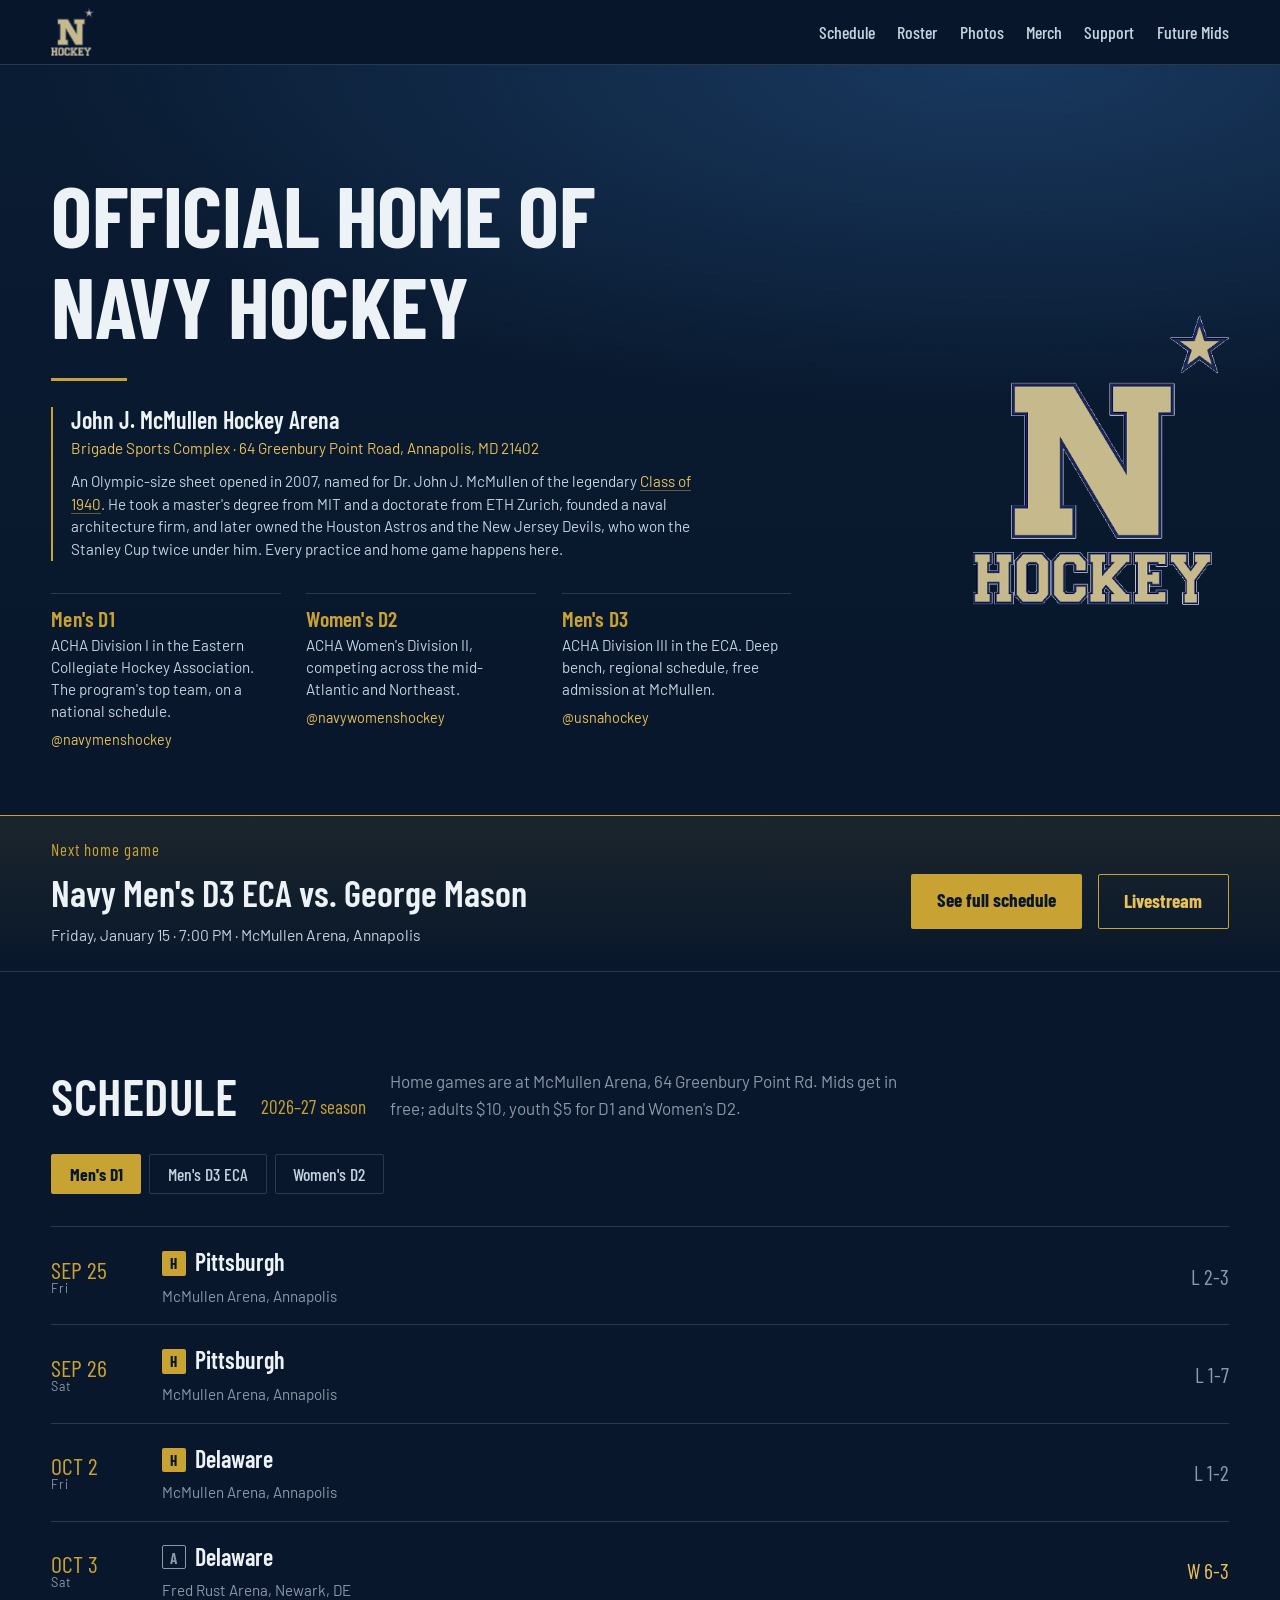
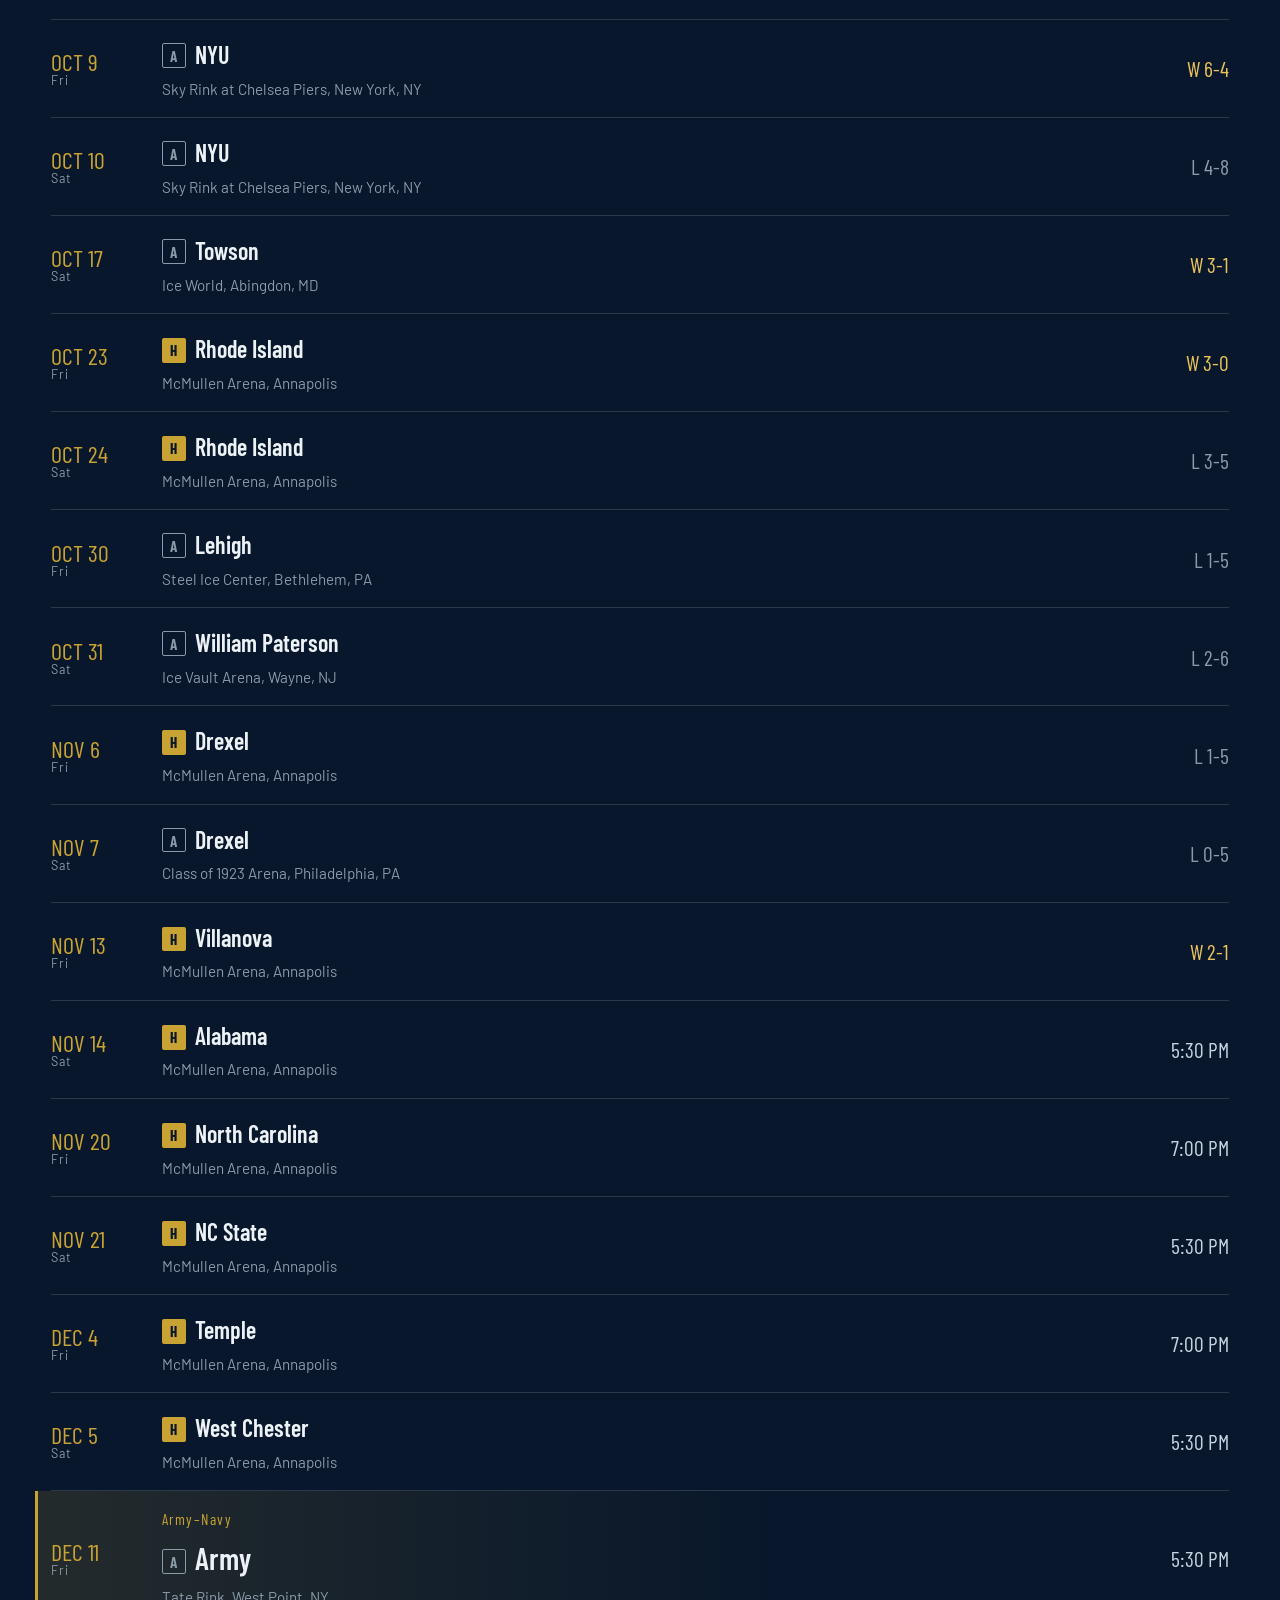
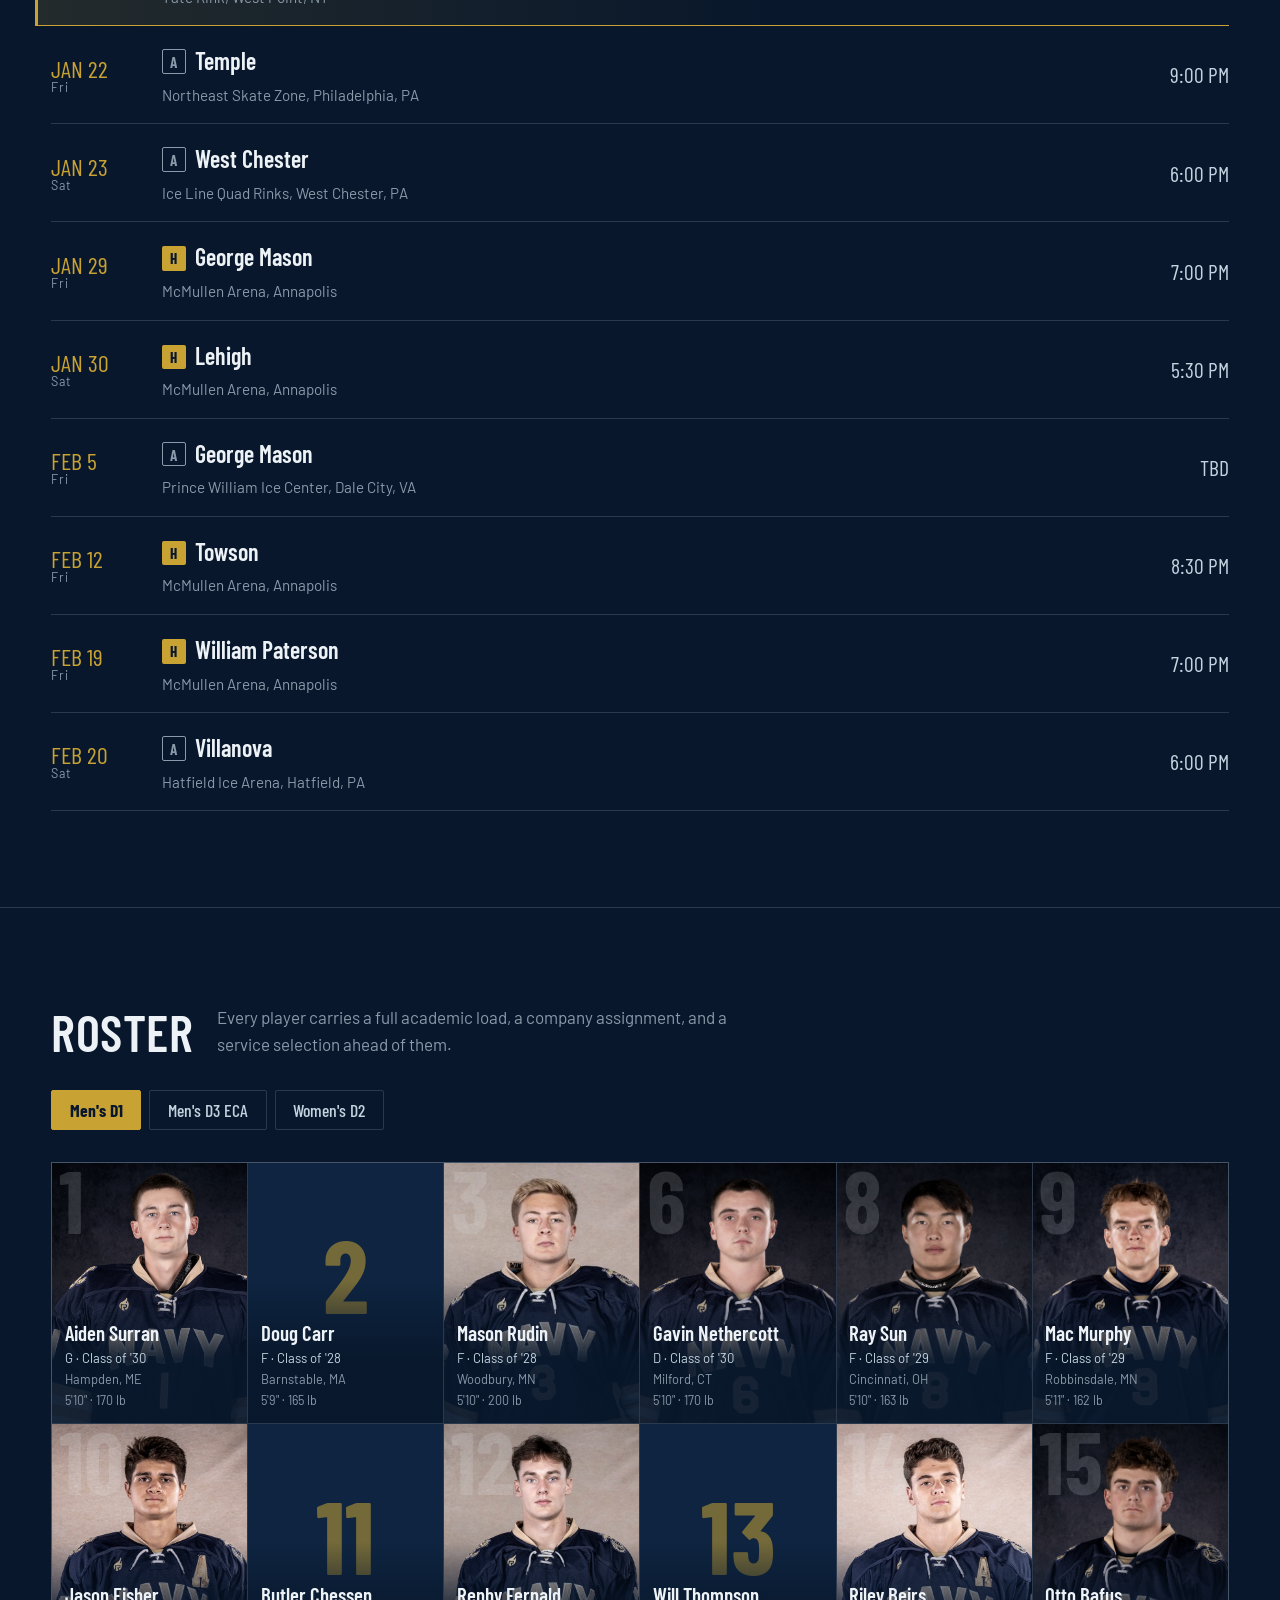
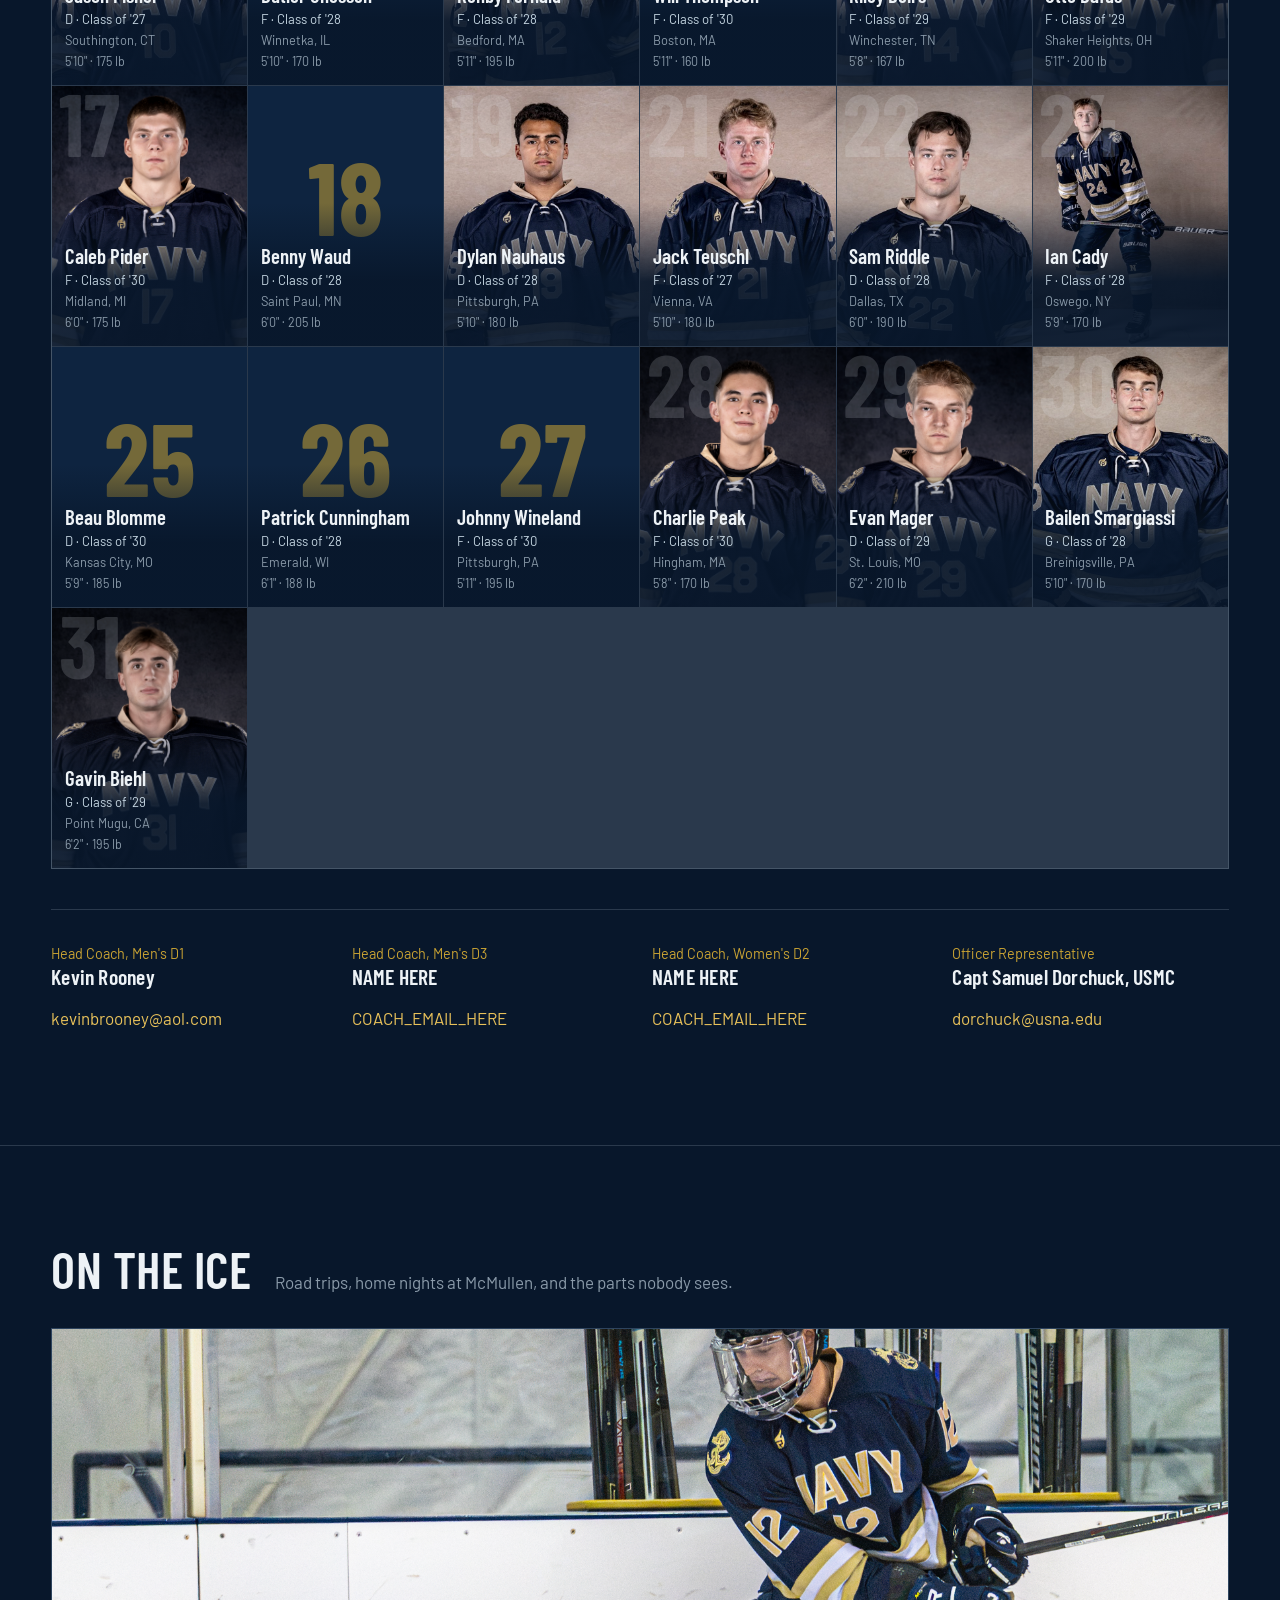
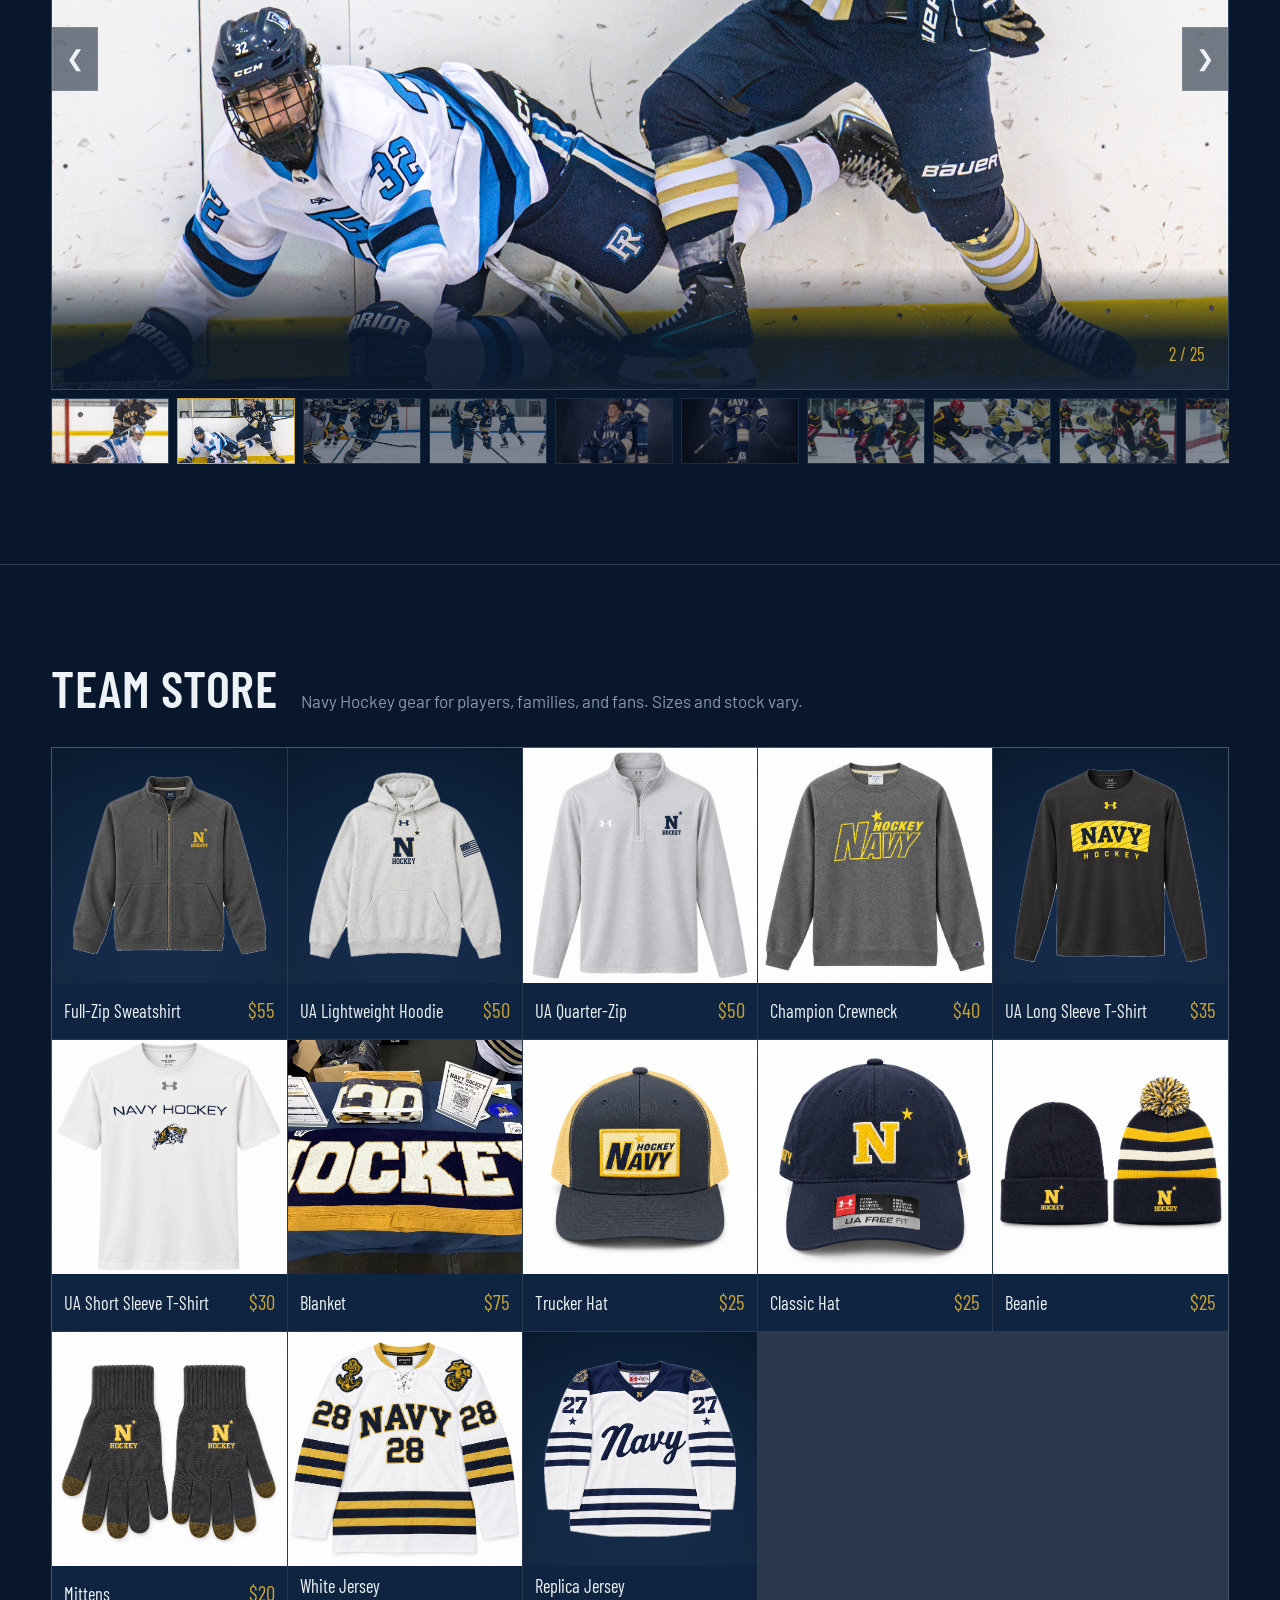
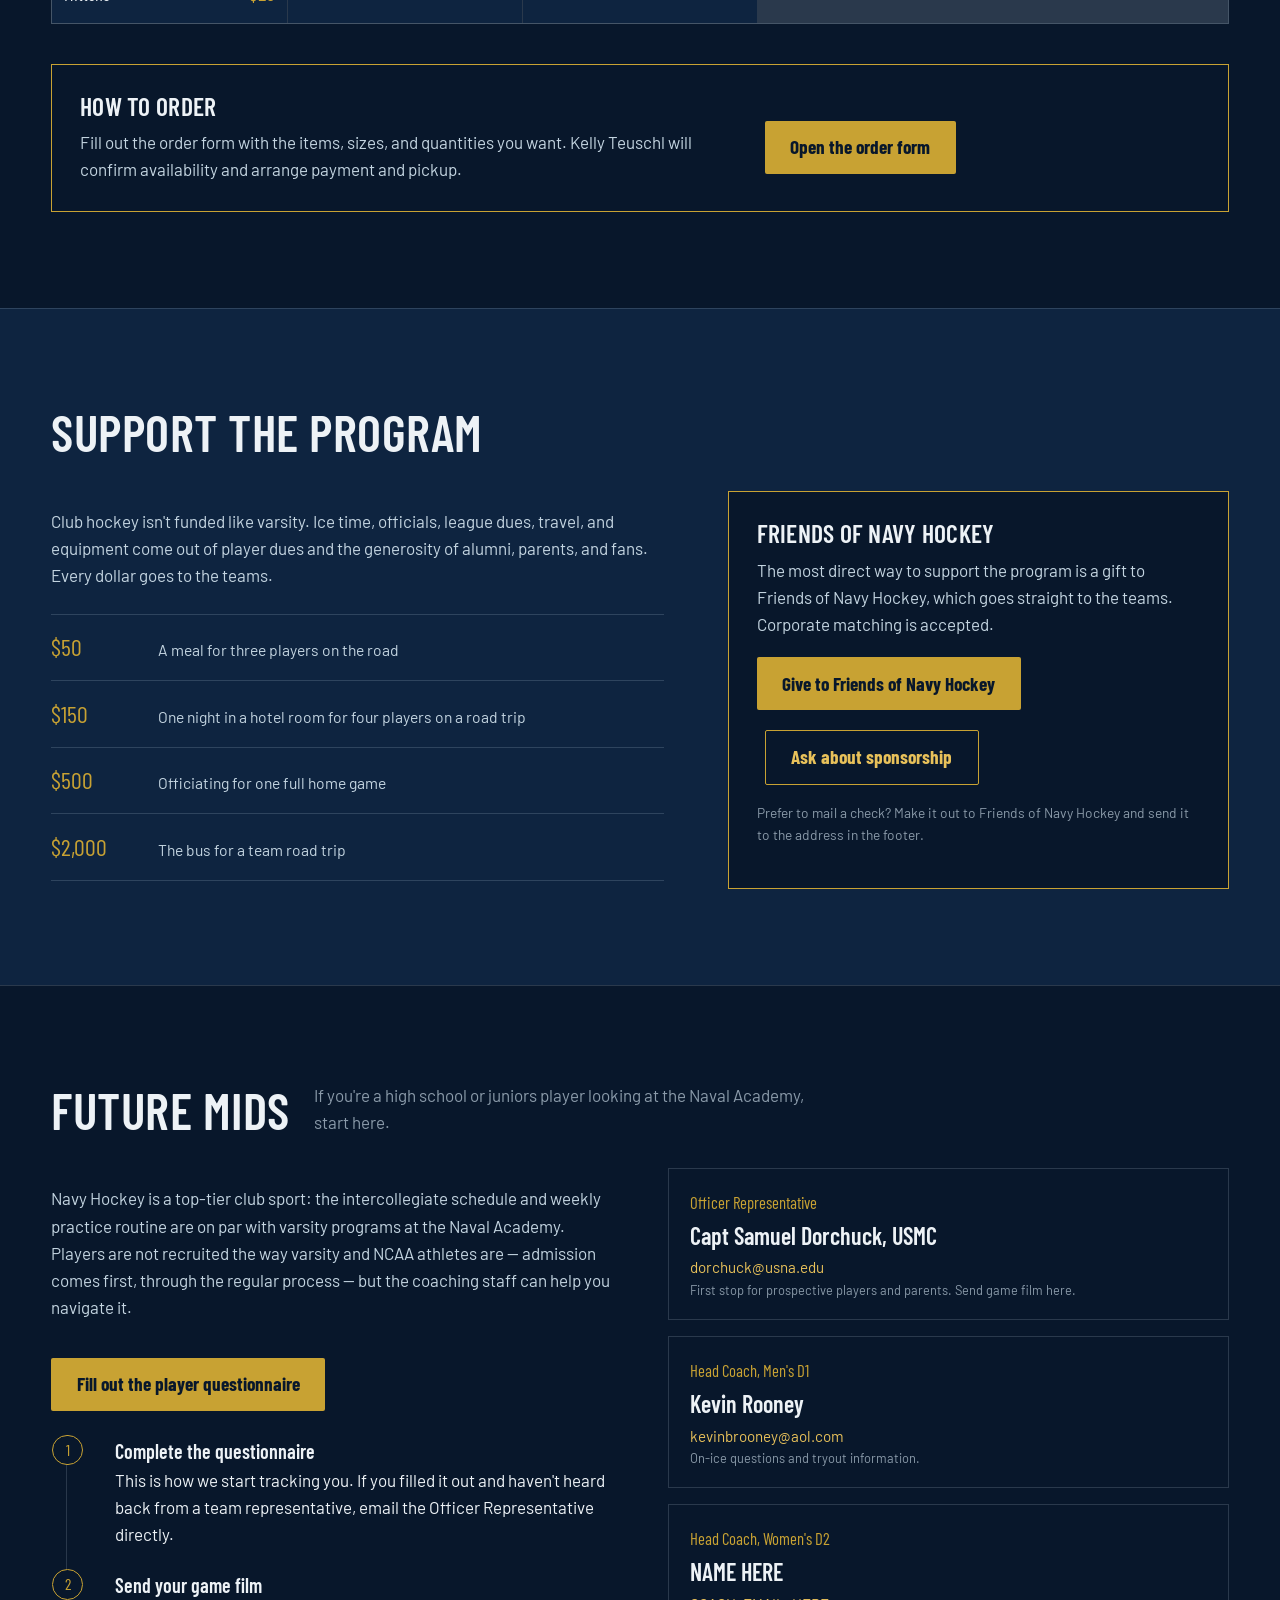
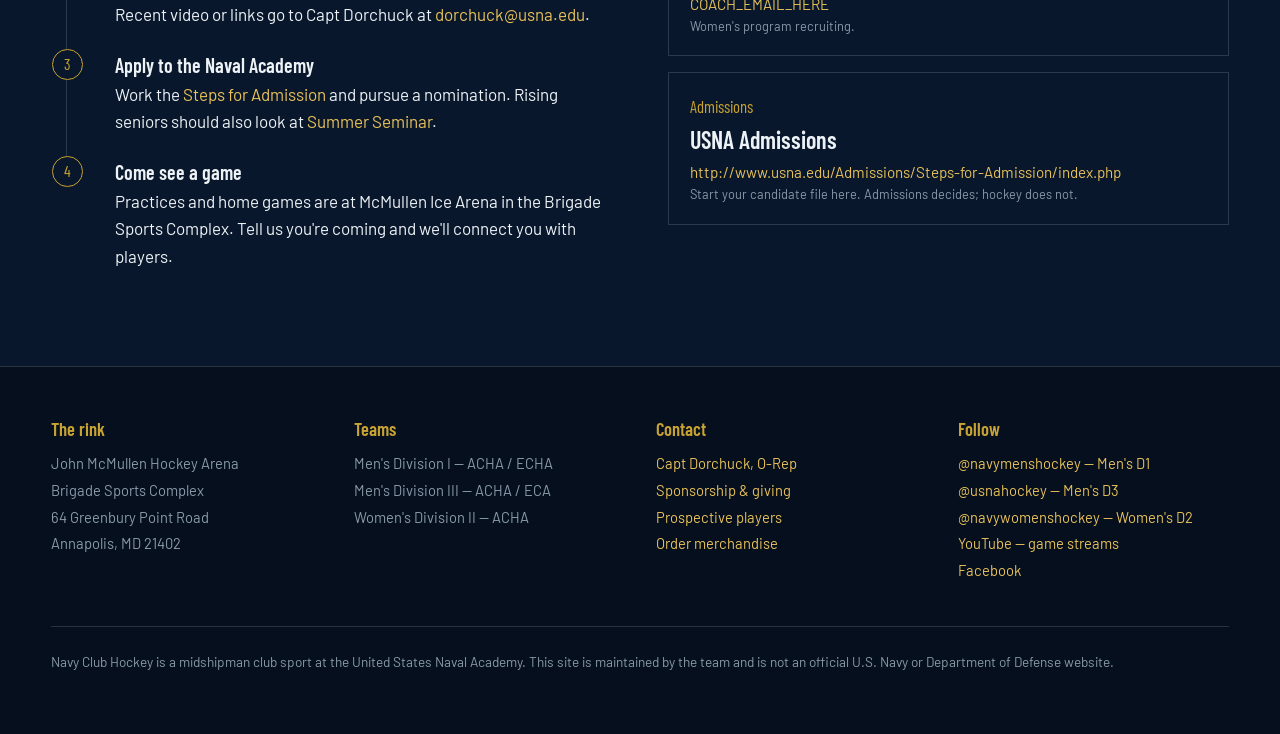
==== commit 1333ace9: "Updated with Win!" ====
--- a/index.html
+++ b/index.html
@@ -680,8 +680,8 @@
     {date:"2026-10-30", opp:"Lehigh", home:false, loc:"Steel Ice Center, Bethlehem, PA", time:"7:45 PM", result:{w:false, score:"1-5"}},
     {date:"2026-10-31", opp:"William Paterson", home:false, loc:"Ice Vault Arena, Wayne, NJ", time:"2:40 PM", result:{w:false, score:"2-6"}},
     {date:"2026-11-06", opp:"Drexel", home:true, loc:"McMullen Arena, Annapolis", time:"7:00 PM", result:{w:false, score:"1-5"}},
-    {date:"2026-11-07", opp:"Drexel", home:false, loc:"Class of 1923 Arena, Philadelphia, PA", time:"7:40 PM"},
-    {date:"2026-11-13", opp:"Villanova", home:true, loc:"McMullen Arena, Annapolis", time:"7:00 PM"},
+    {date:"2026-11-07", opp:"Drexel", home:false, loc:"Class of 1923 Arena, Philadelphia, PA", time:"7:40 PM", result:{w:false, score:"0-5"}},
+    {date:"2026-11-13", opp:"Villanova", home:true, loc:"McMullen Arena, Annapolis", time:"7:00 PM", result:{w:true, score:"2-1"}},
     {date:"2026-11-14", opp:"Alabama", home:true, loc:"McMullen Arena, Annapolis", time:"5:30 PM"},
     {date:"2026-11-20", opp:"North Carolina", home:true, loc:"McMullen Arena, Annapolis", time:"7:00 PM"},
     {date:"2026-11-21", opp:"NC State", home:true, loc:"McMullen Arena, Annapolis", time:"5:30 PM"},
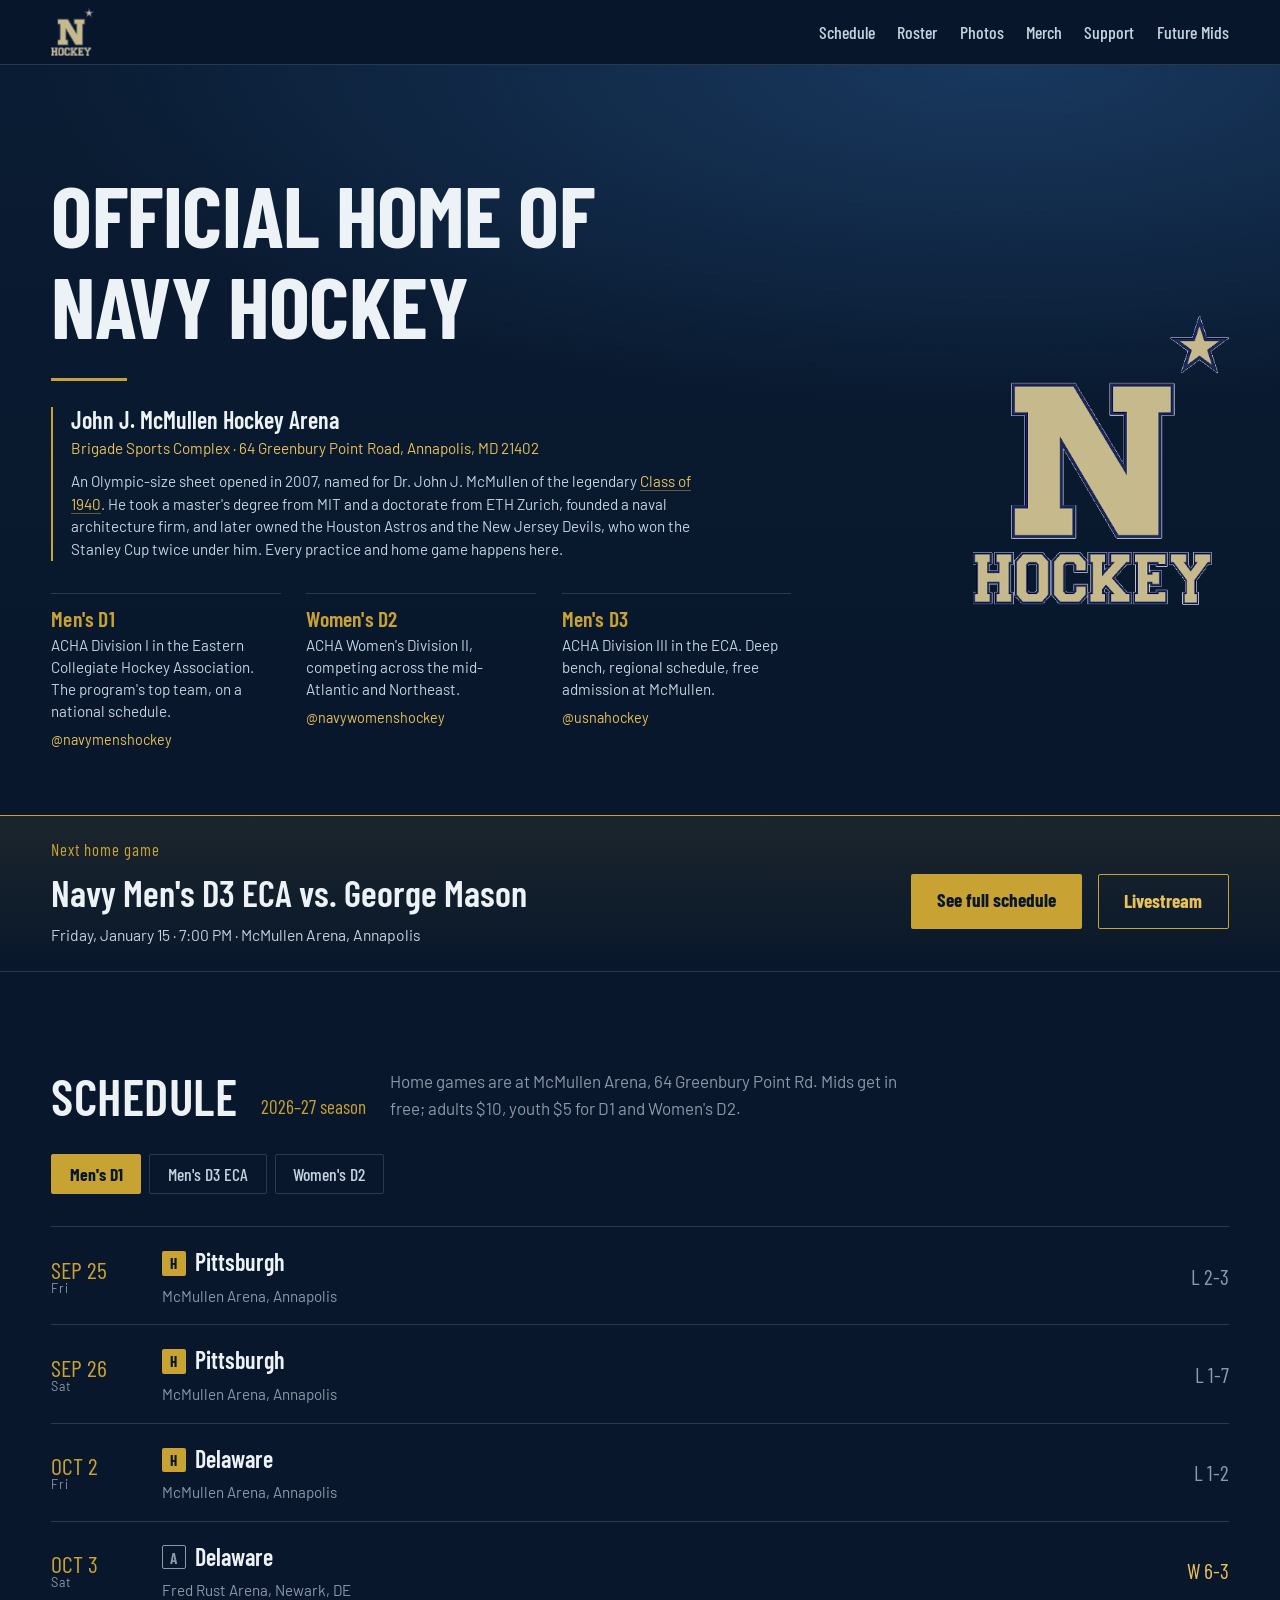
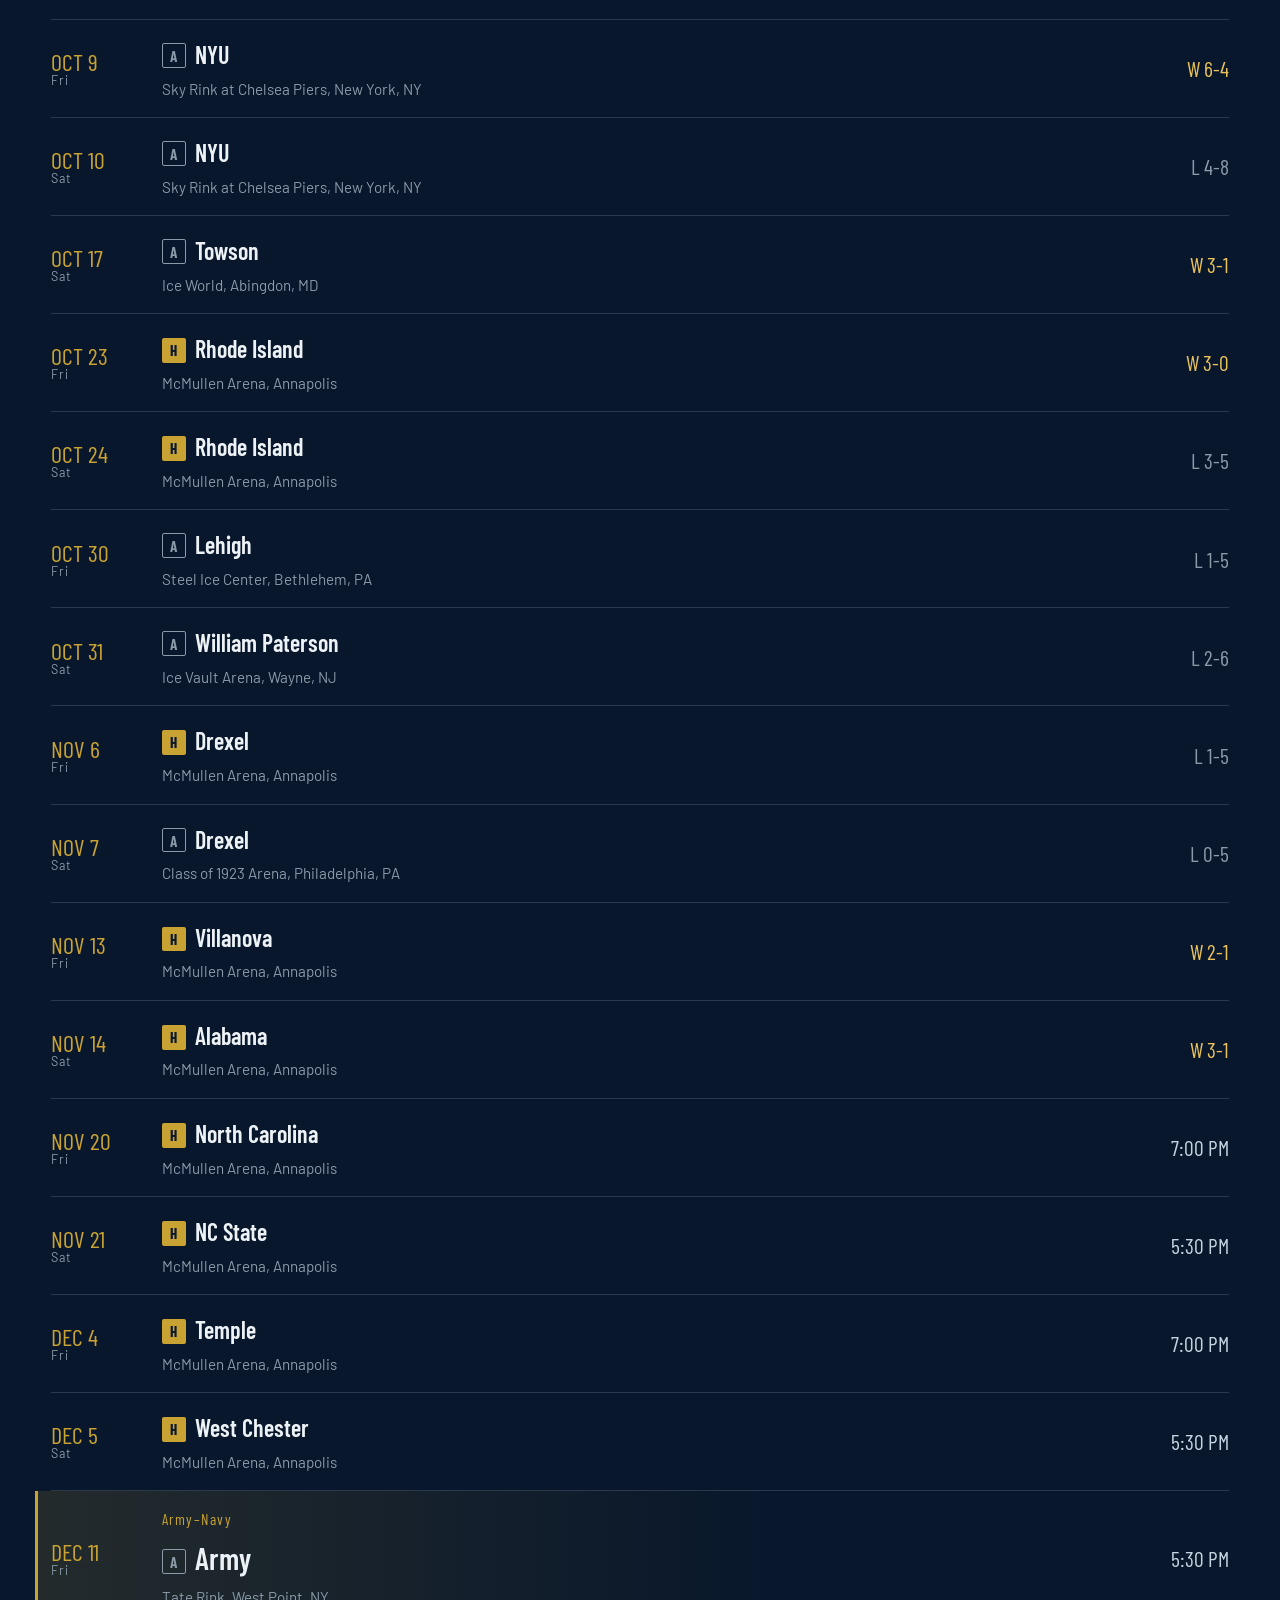
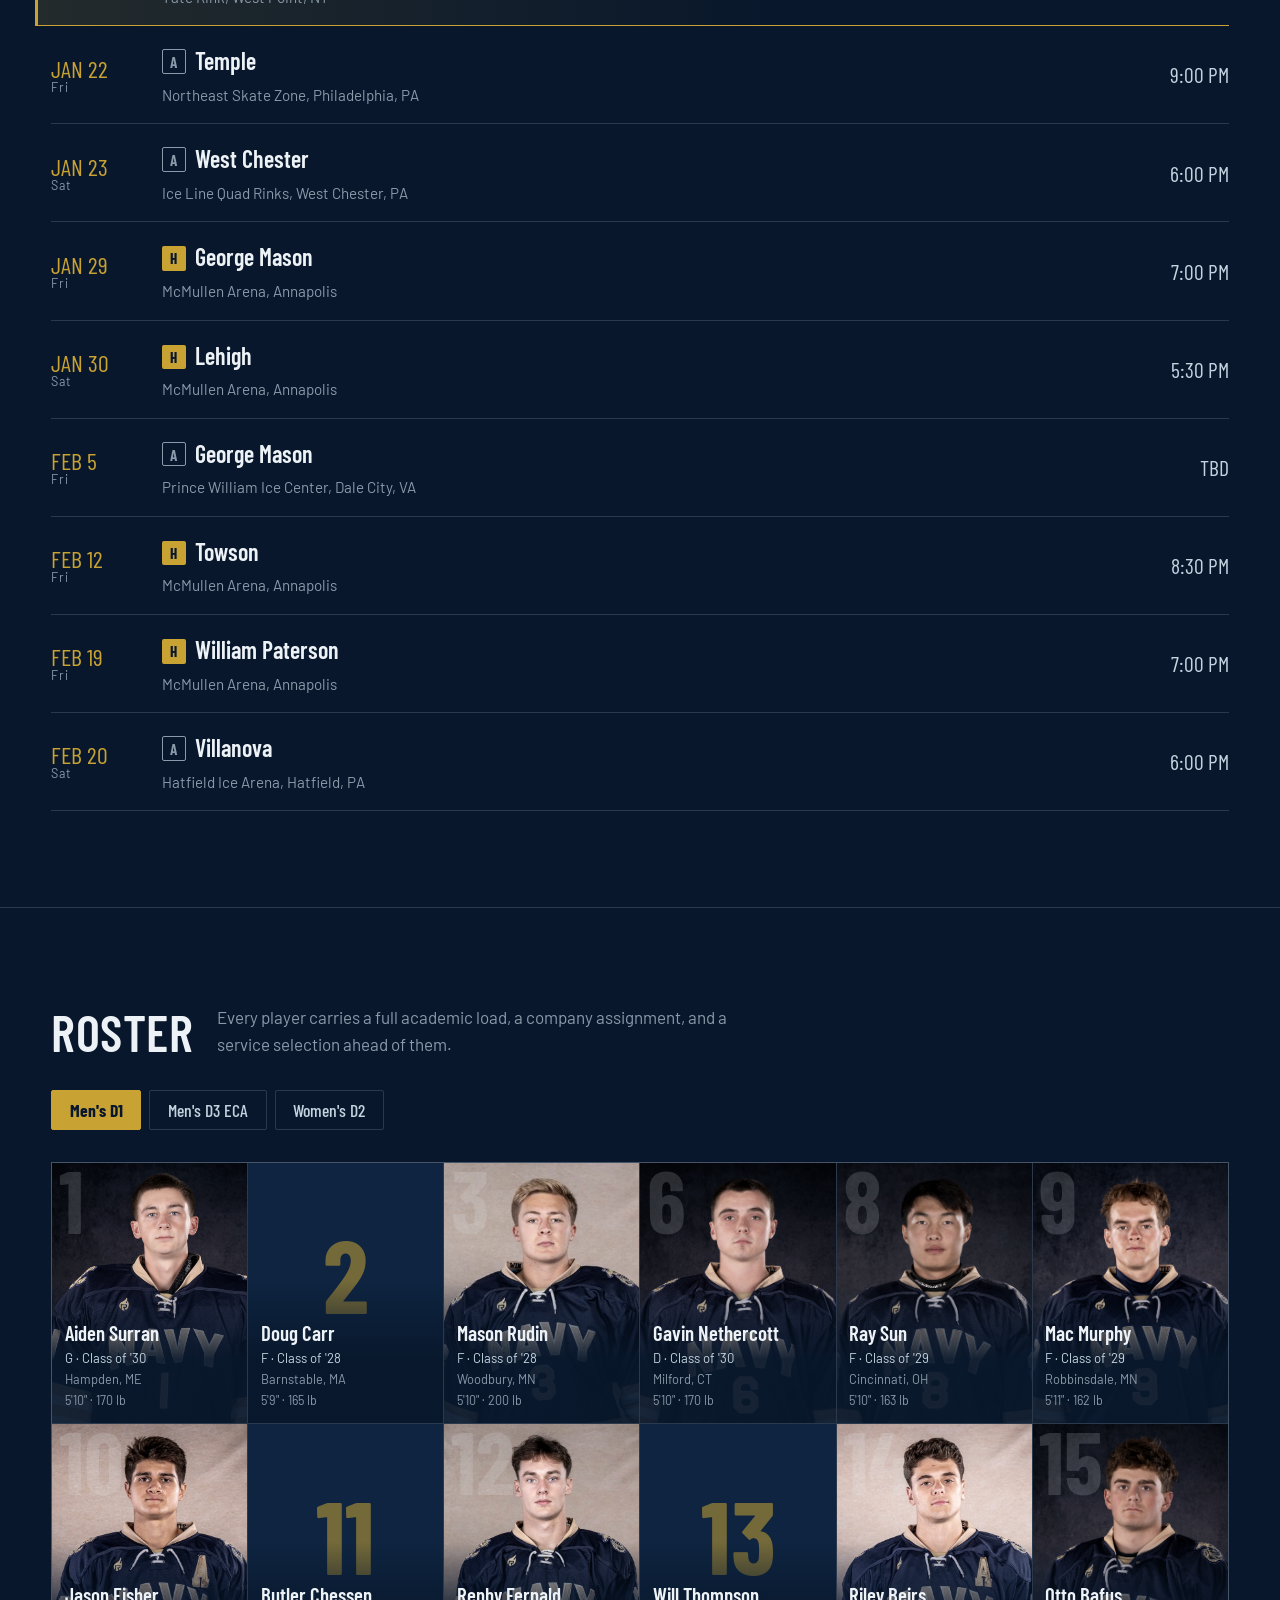
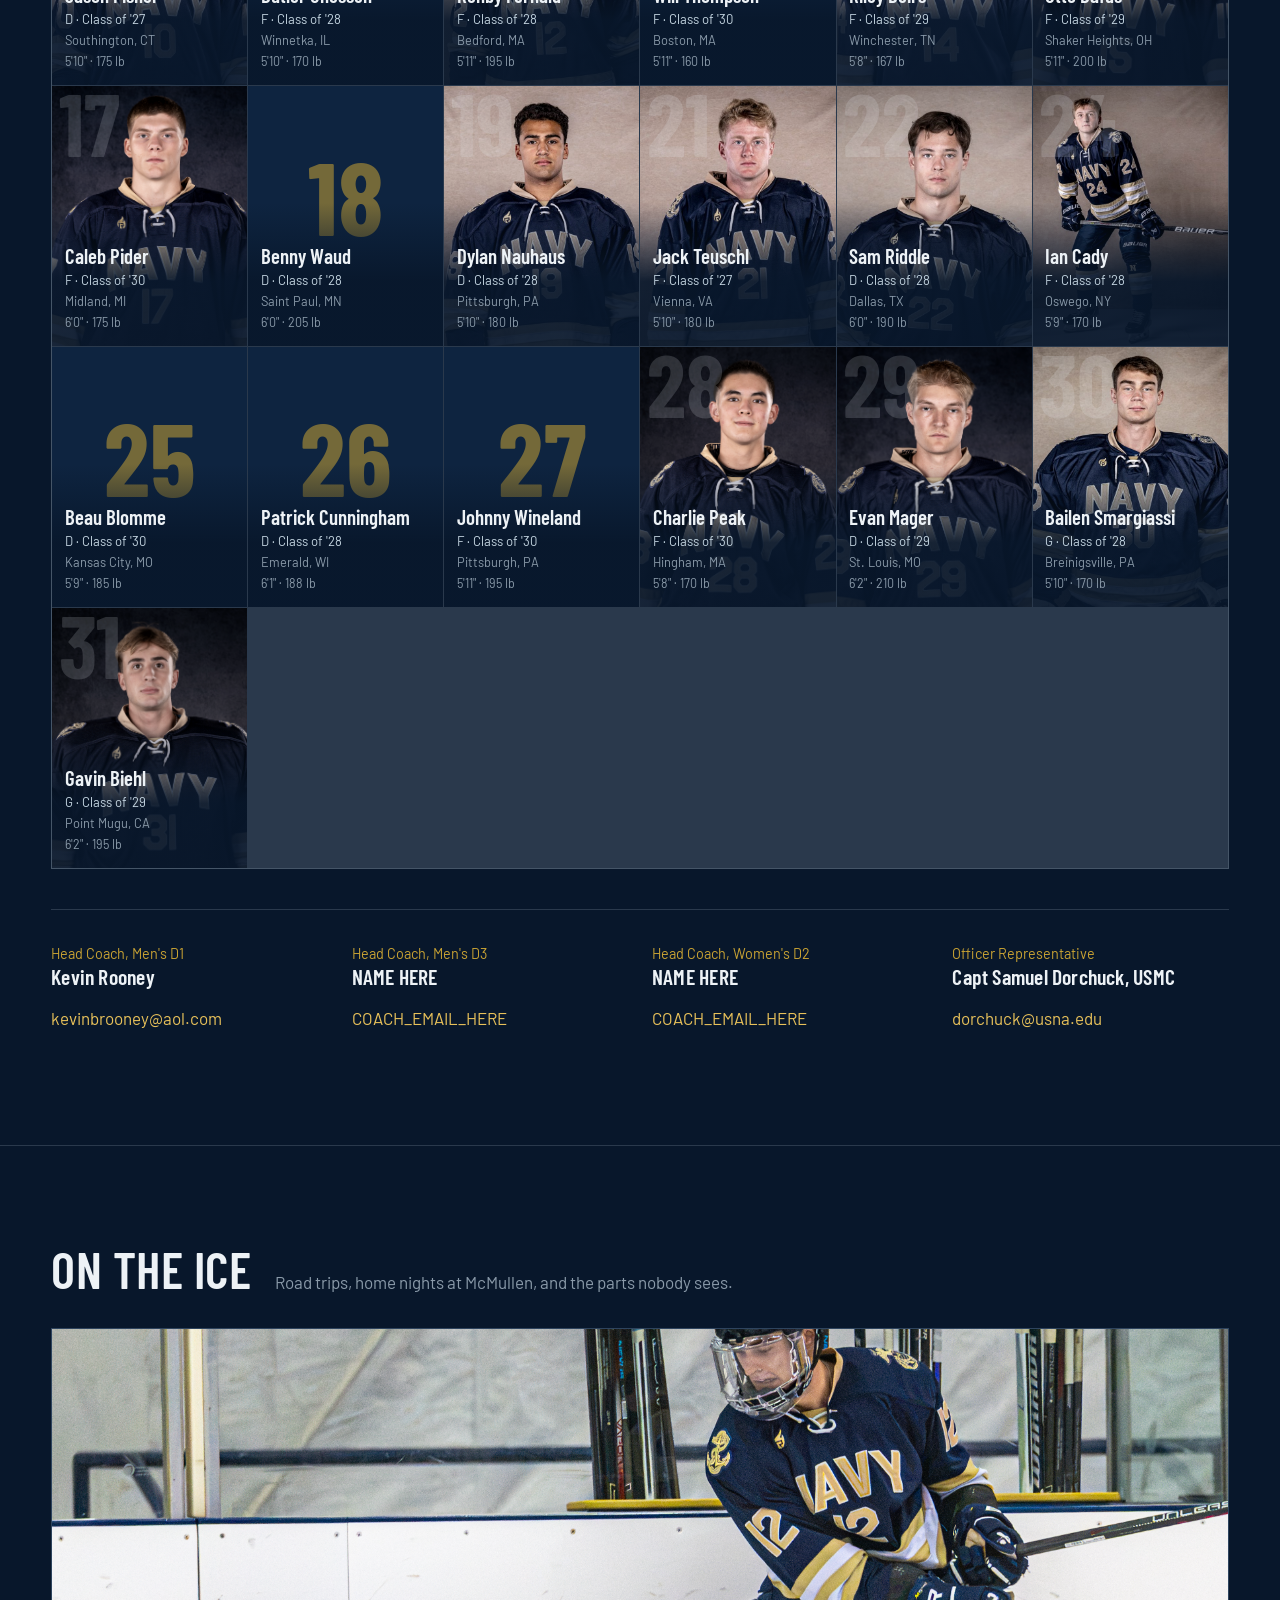
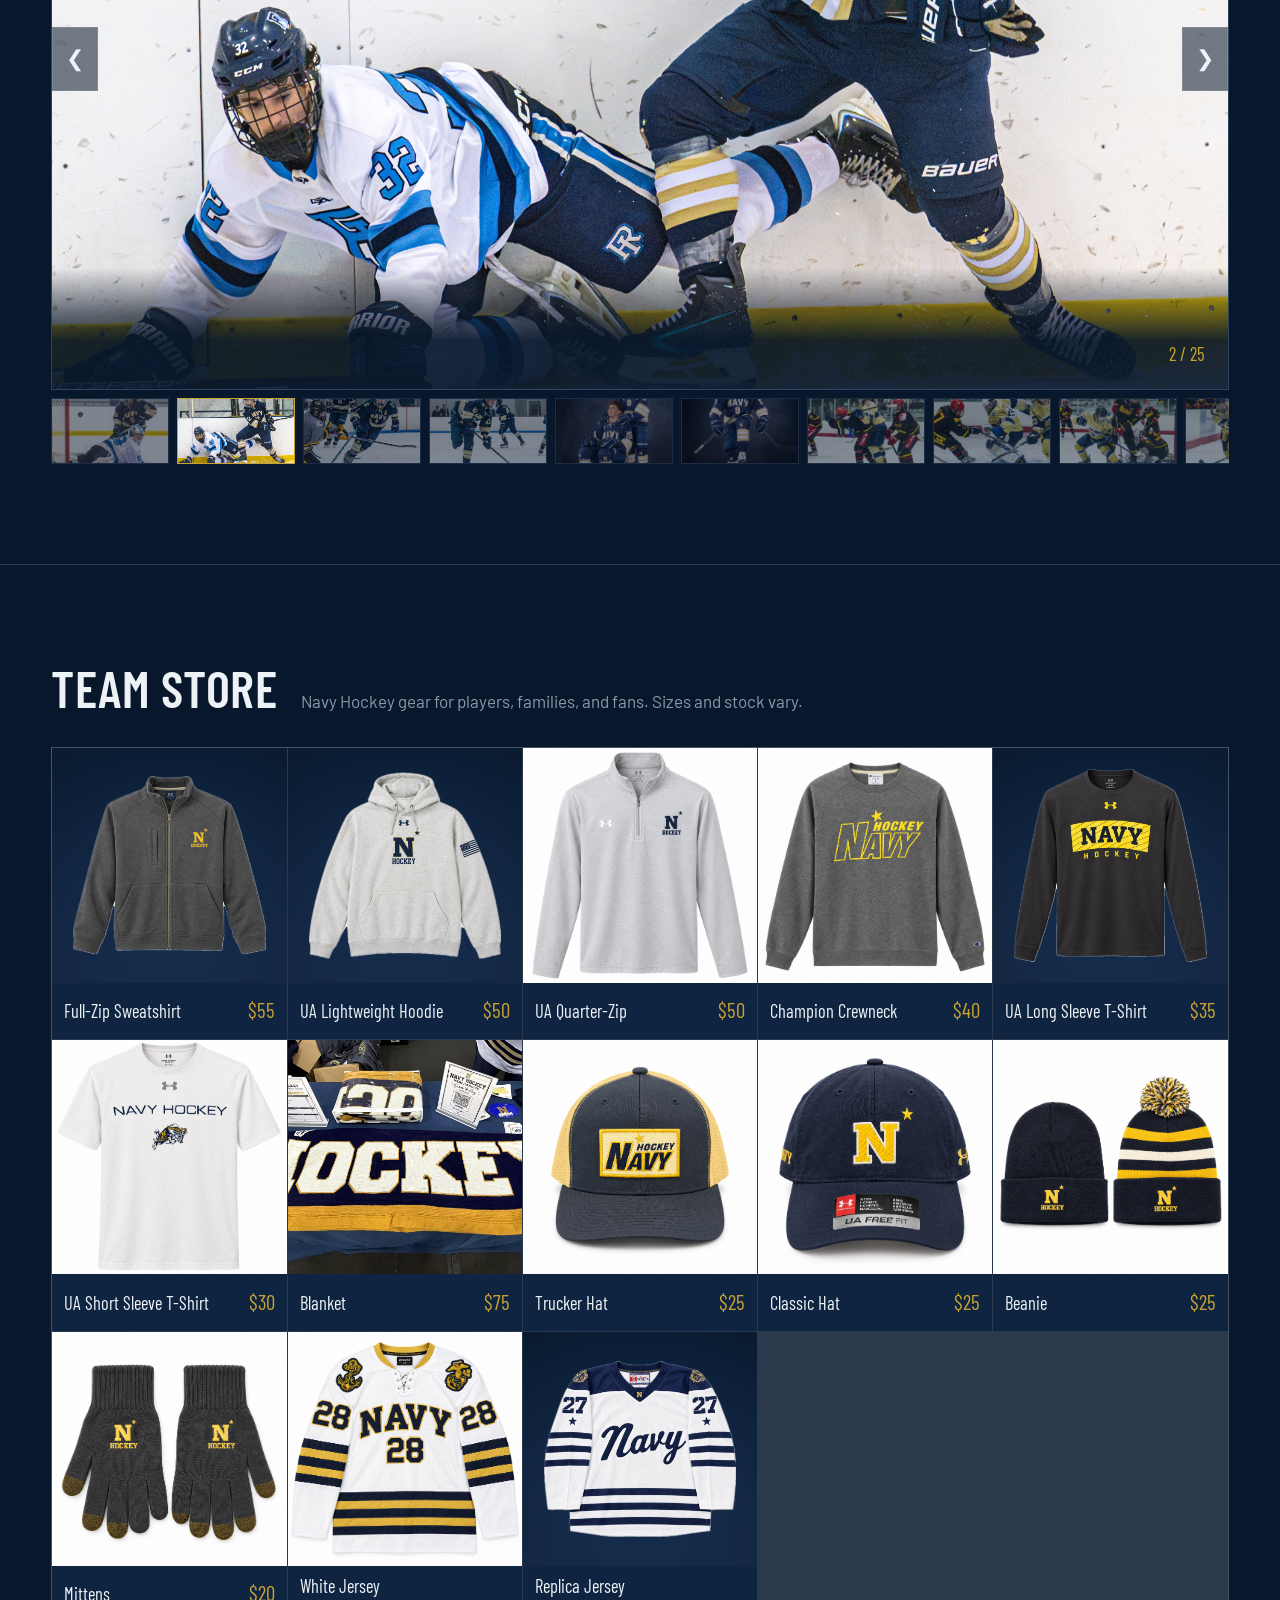
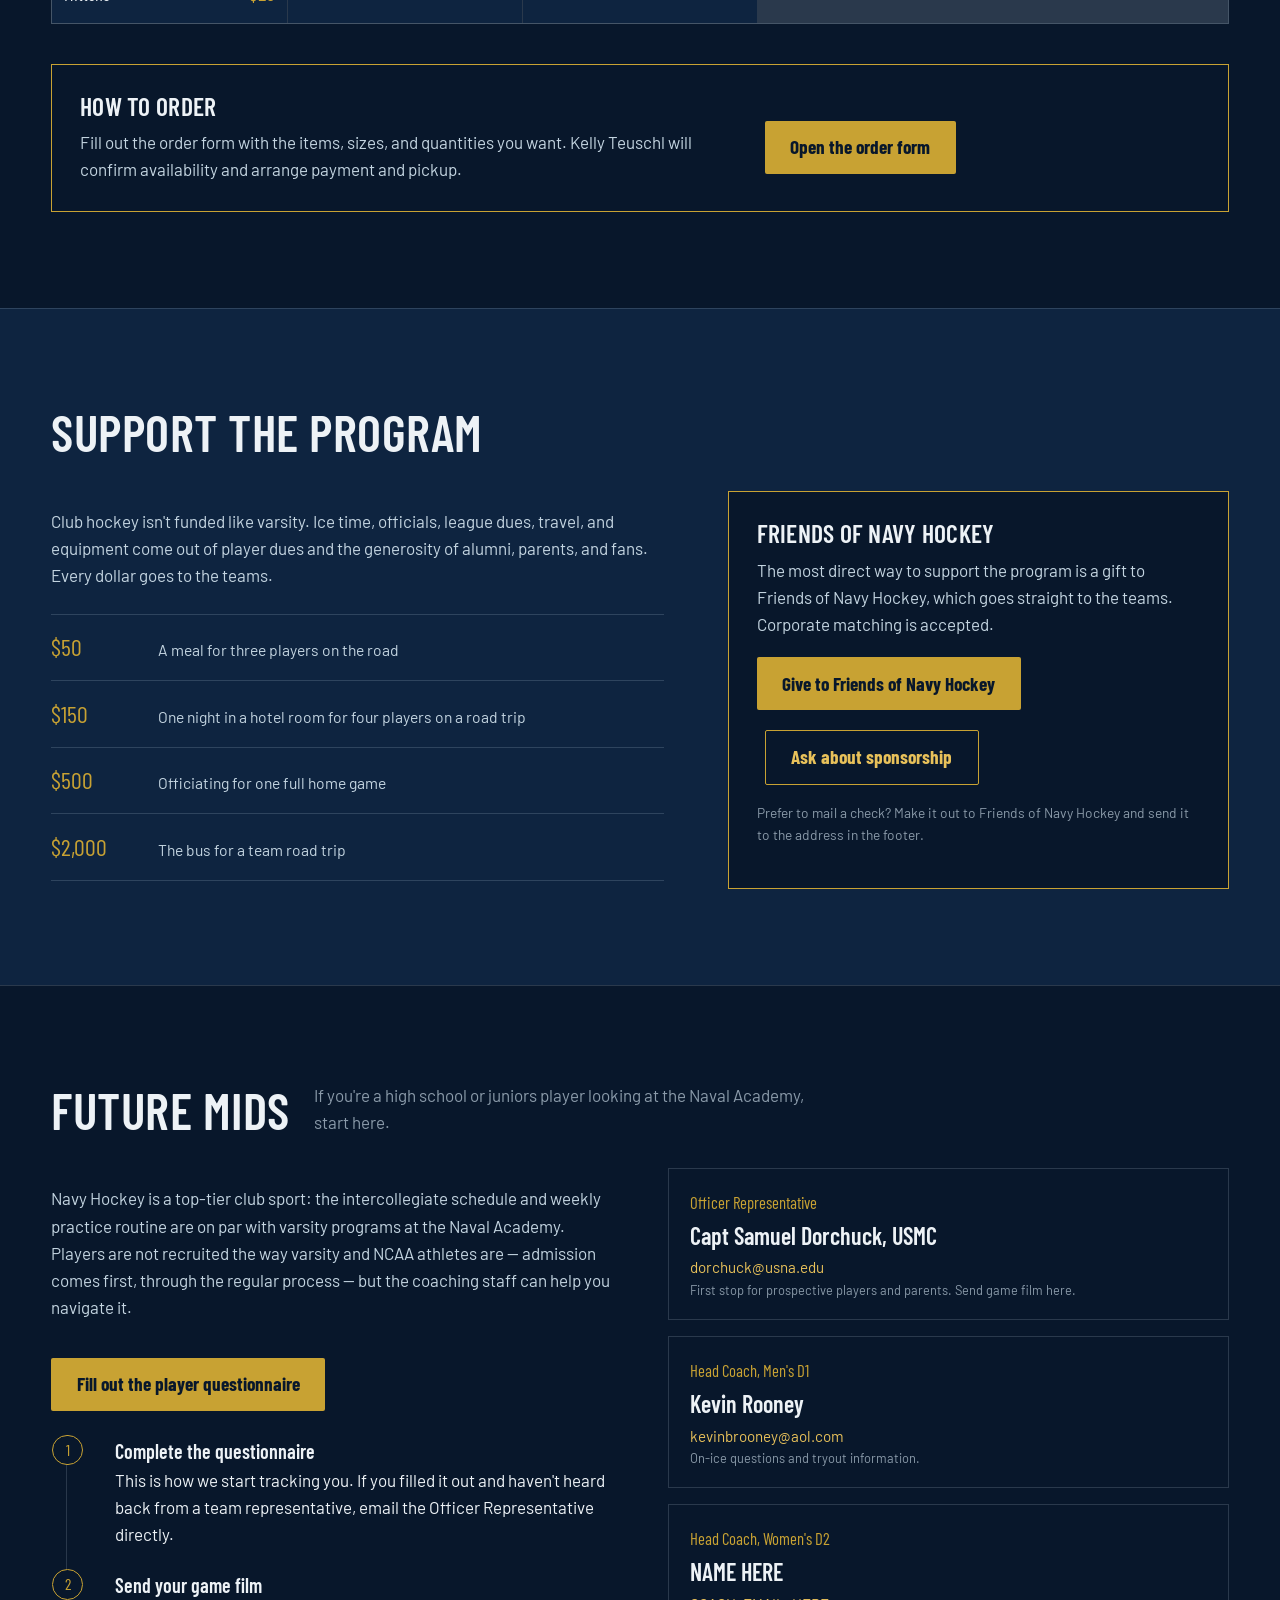
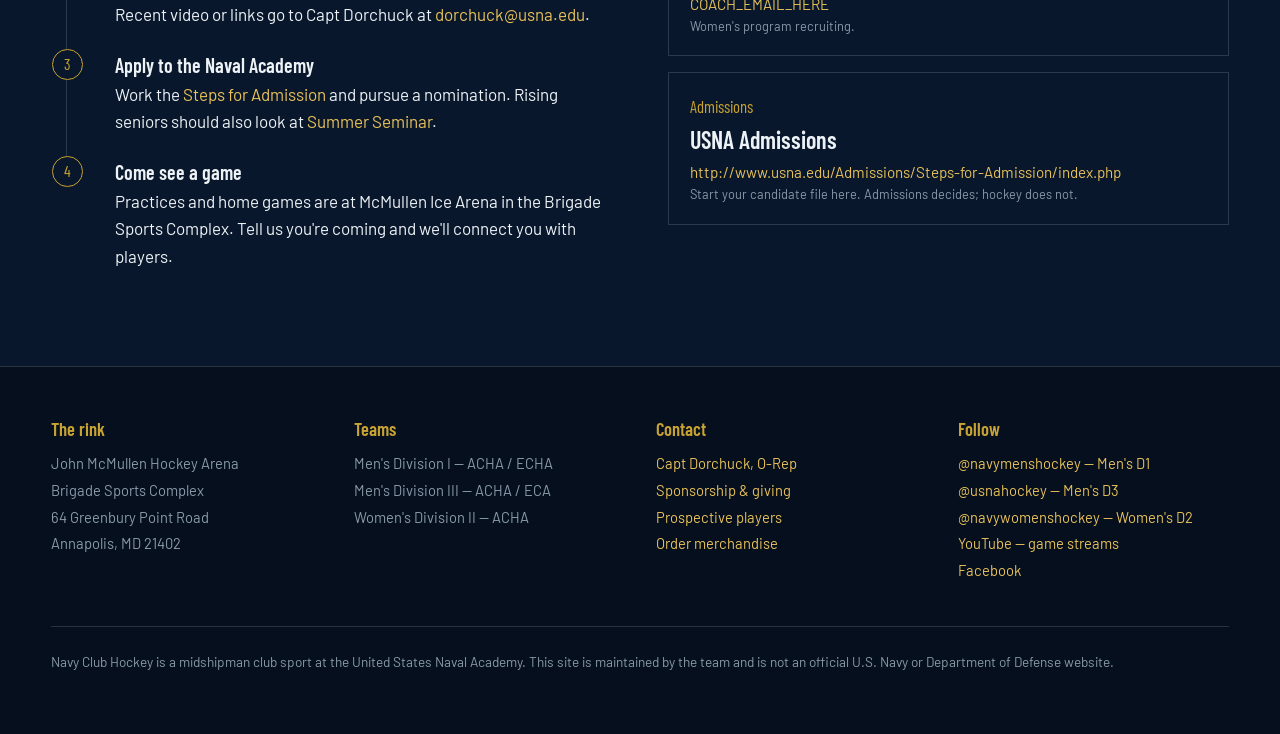
==== commit 466fb3bf: "ANOTHER ONE" ====
--- a/index.html
+++ b/index.html
@@ -682,7 +682,7 @@
     {date:"2026-11-06", opp:"Drexel", home:true, loc:"McMullen Arena, Annapolis", time:"7:00 PM", result:{w:false, score:"1-5"}},
     {date:"2026-11-07", opp:"Drexel", home:false, loc:"Class of 1923 Arena, Philadelphia, PA", time:"7:40 PM", result:{w:false, score:"0-5"}},
     {date:"2026-11-13", opp:"Villanova", home:true, loc:"McMullen Arena, Annapolis", time:"7:00 PM", result:{w:true, score:"2-1"}},
-    {date:"2026-11-14", opp:"Alabama", home:true, loc:"McMullen Arena, Annapolis", time:"5:30 PM"},
+    {date:"2026-11-14", opp:"Alabama", home:true, loc:"McMullen Arena, Annapolis", time:"5:30 PM", result:{w:true, score:"3-1"}},
     {date:"2026-11-20", opp:"North Carolina", home:true, loc:"McMullen Arena, Annapolis", time:"7:00 PM"},
     {date:"2026-11-21", opp:"NC State", home:true, loc:"McMullen Arena, Annapolis", time:"5:30 PM"},
     {date:"2026-12-04", opp:"Temple", home:true, loc:"McMullen Arena, Annapolis", time:"7:00 PM"},
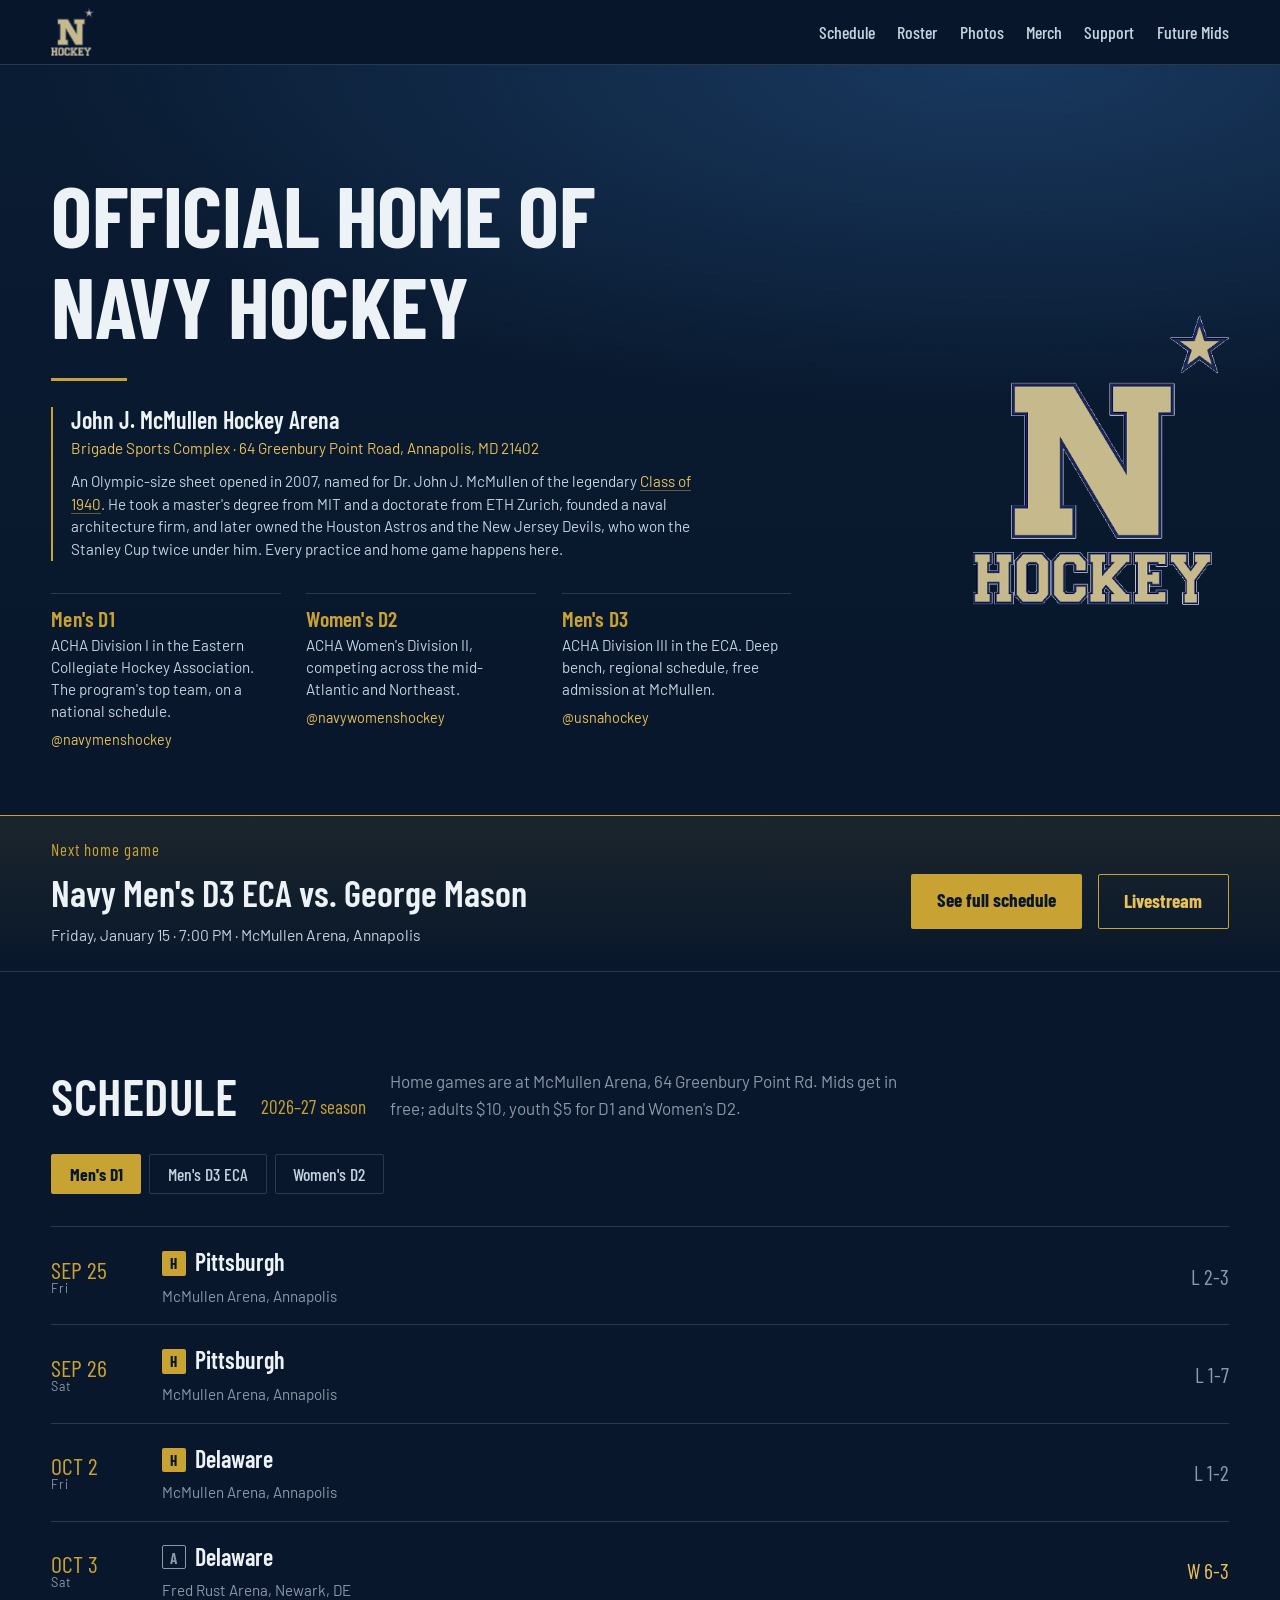
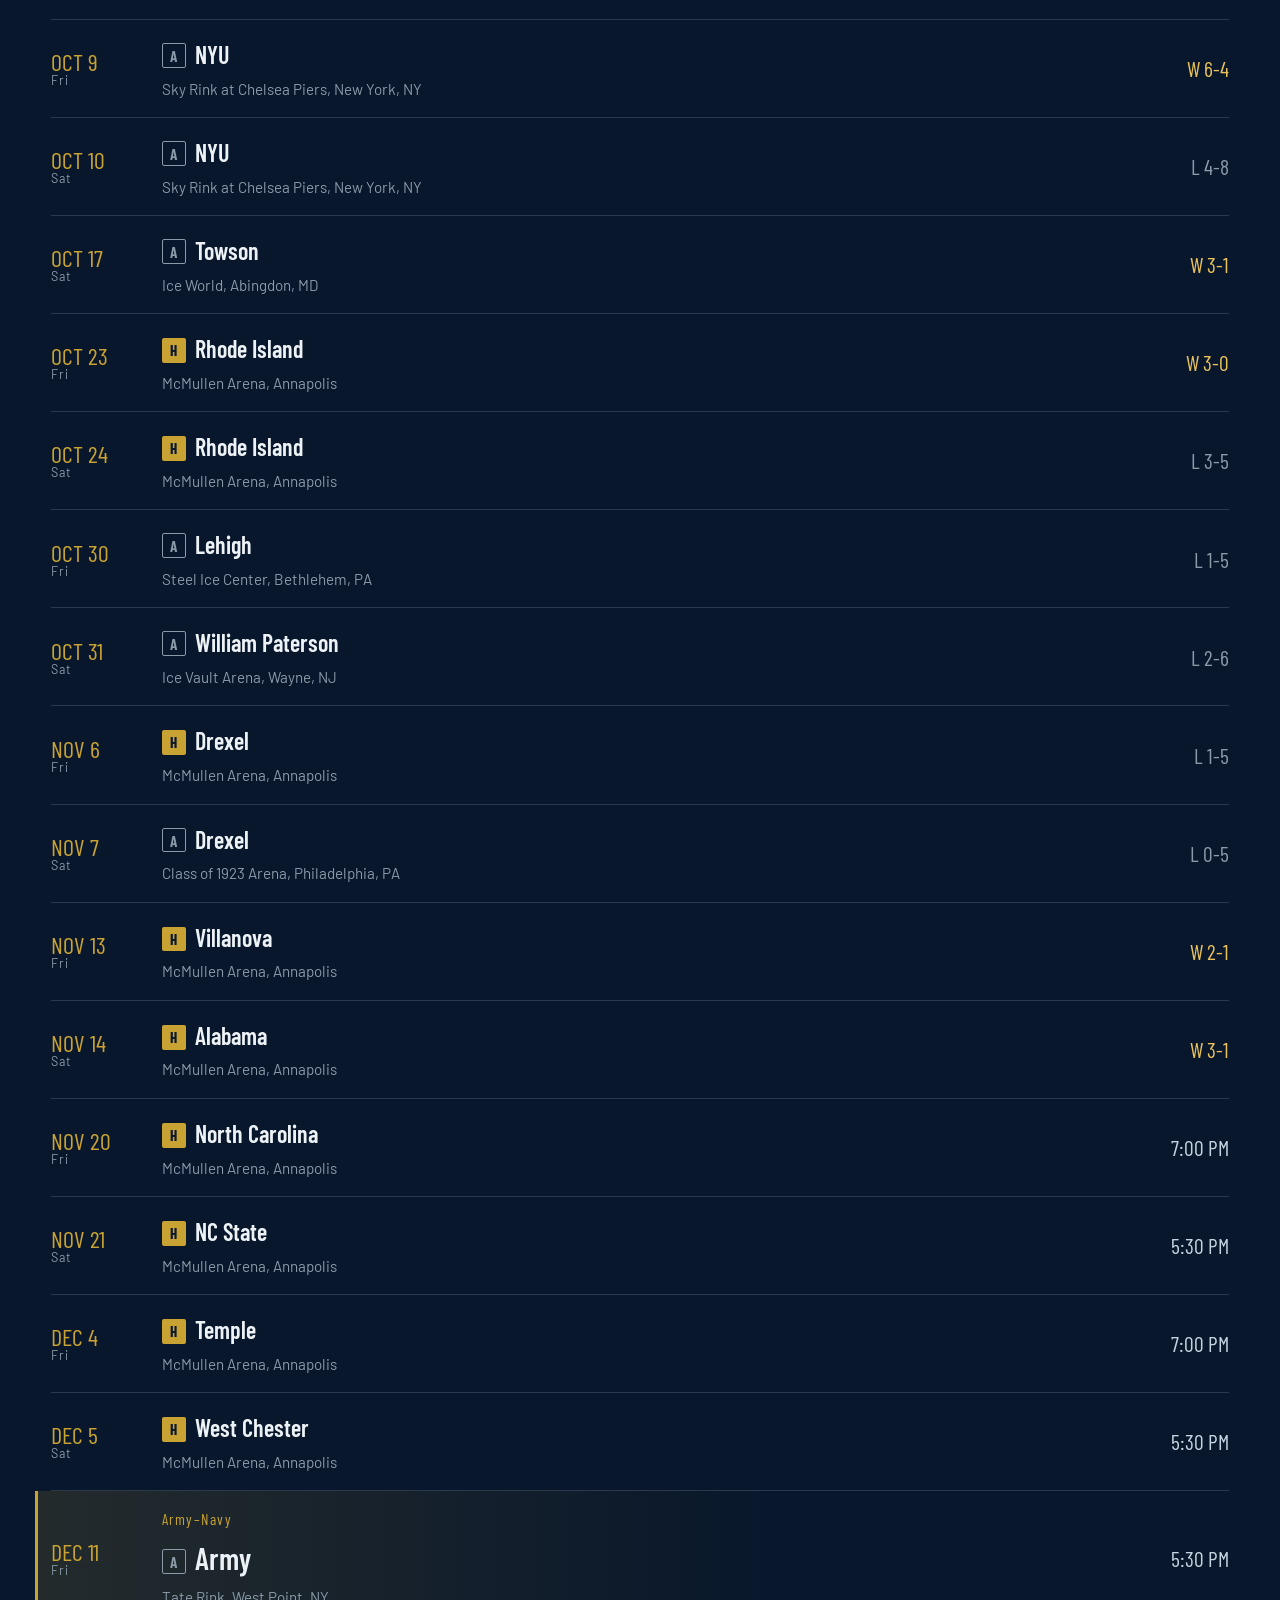
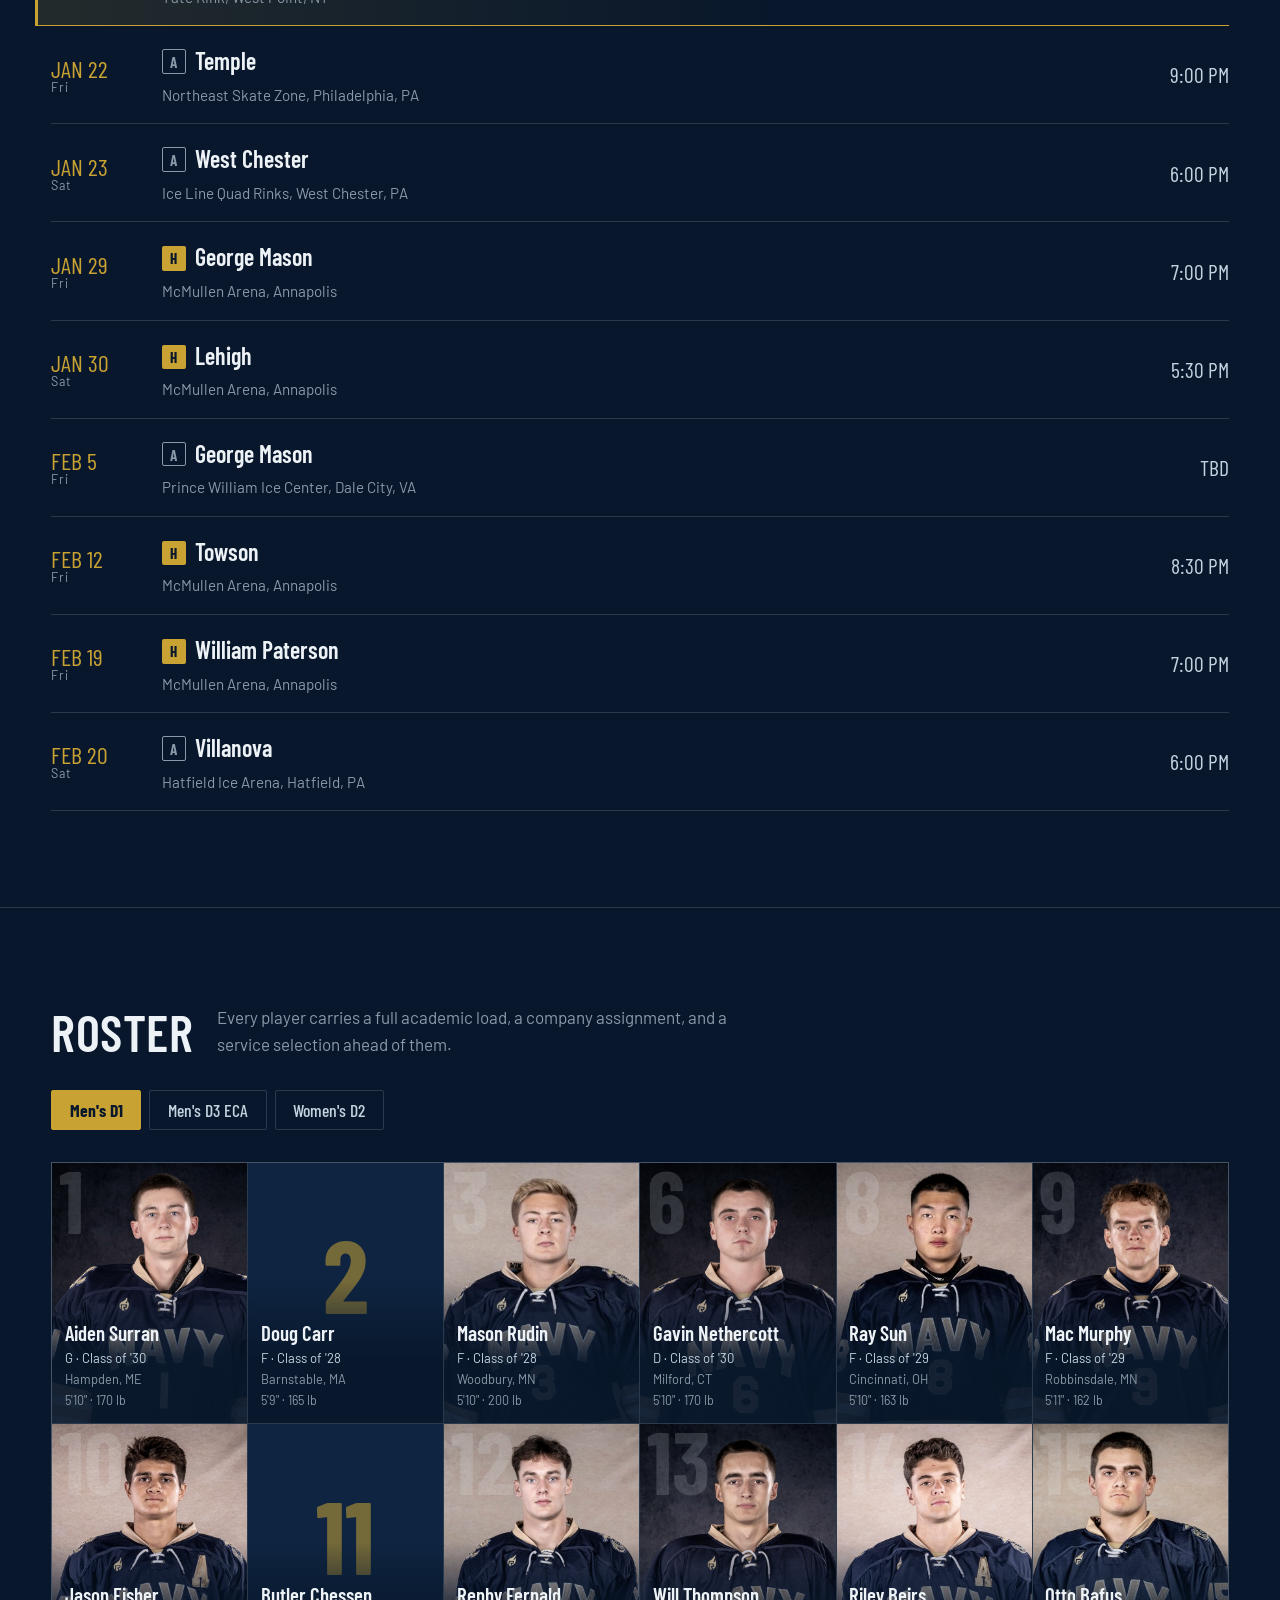
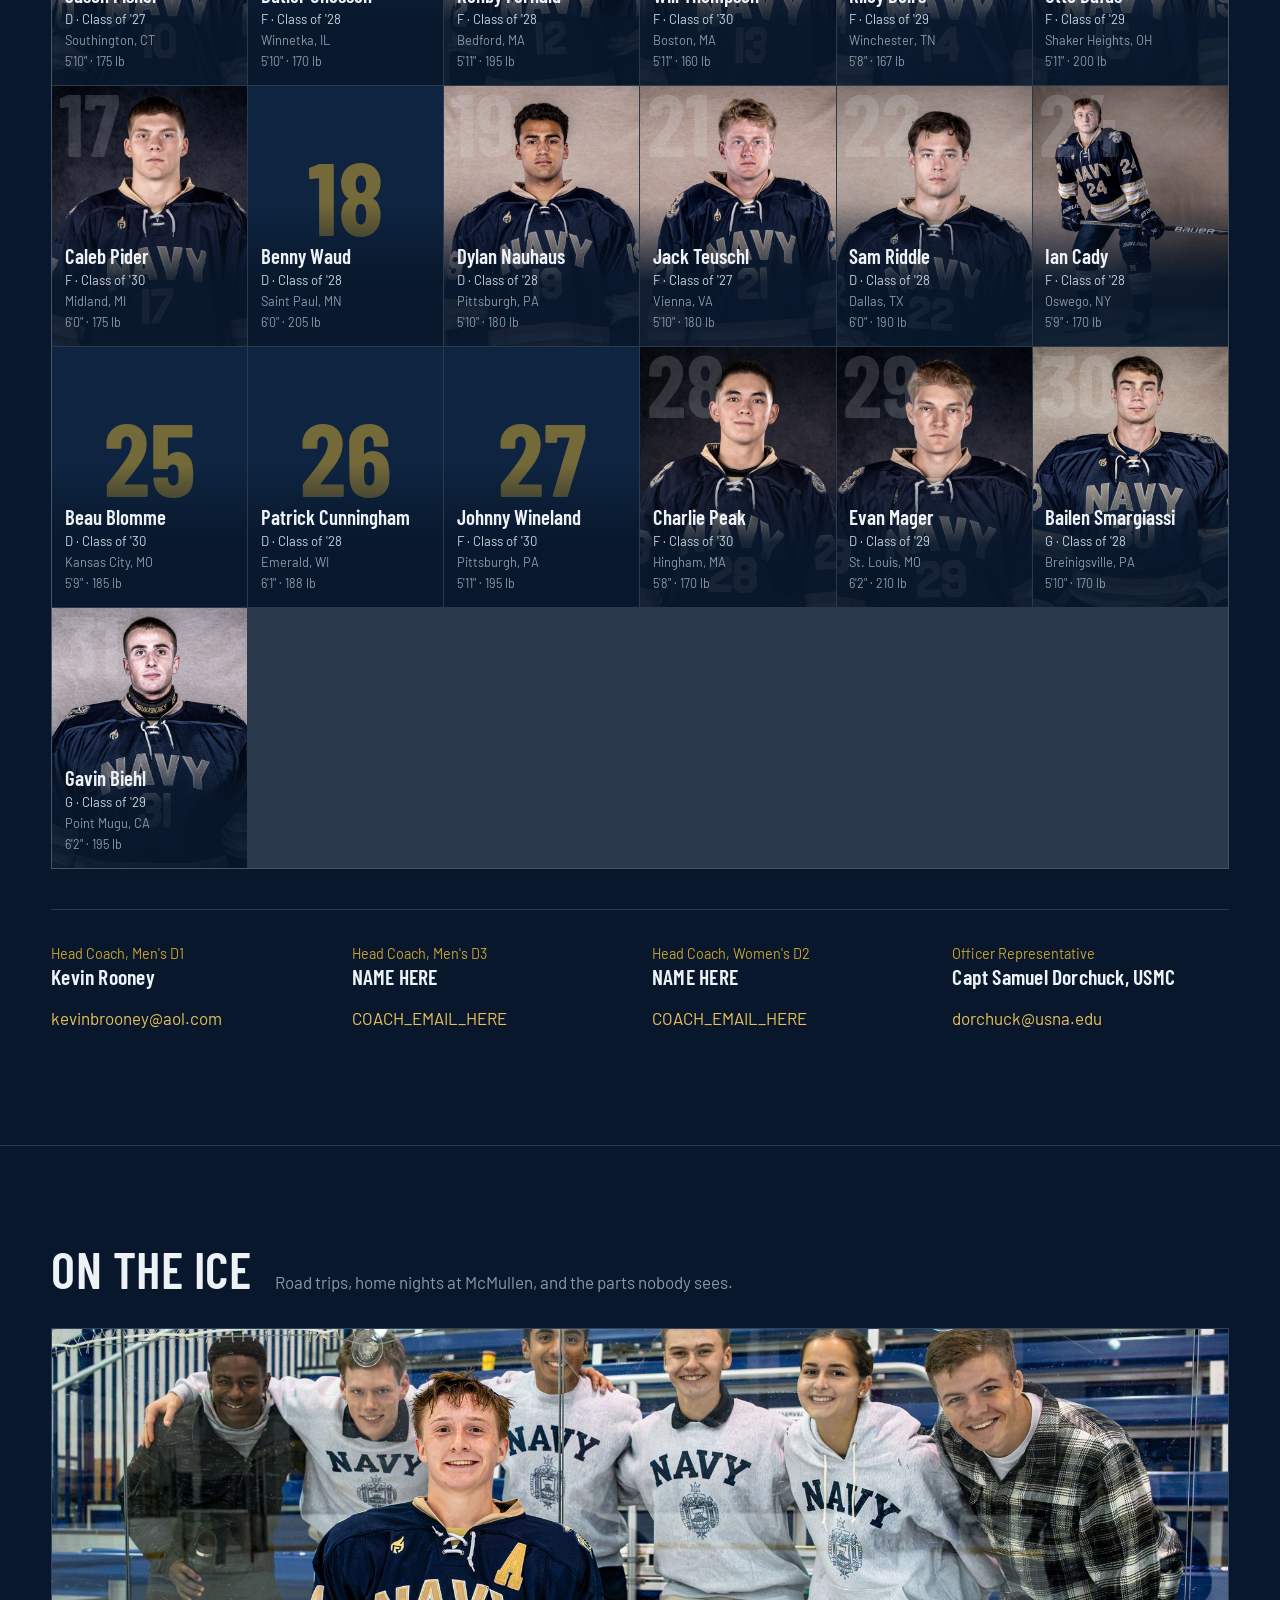
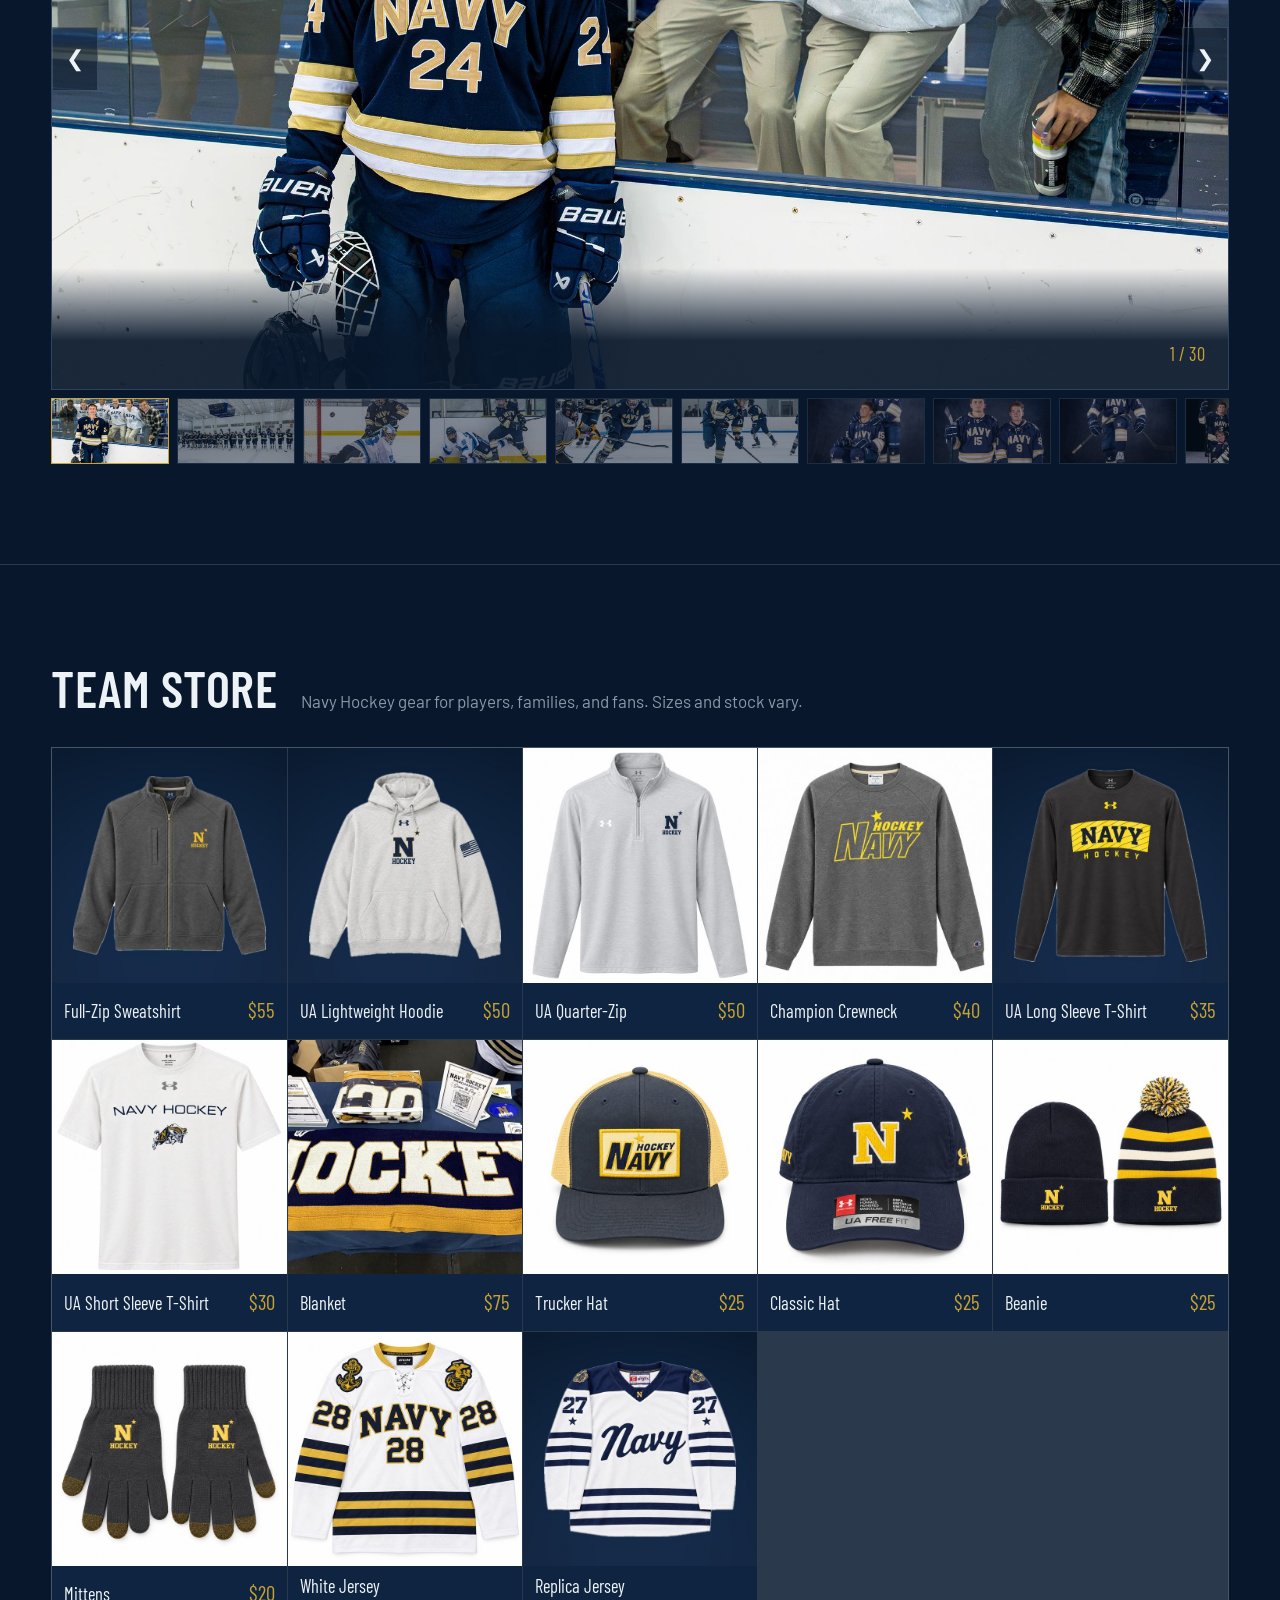
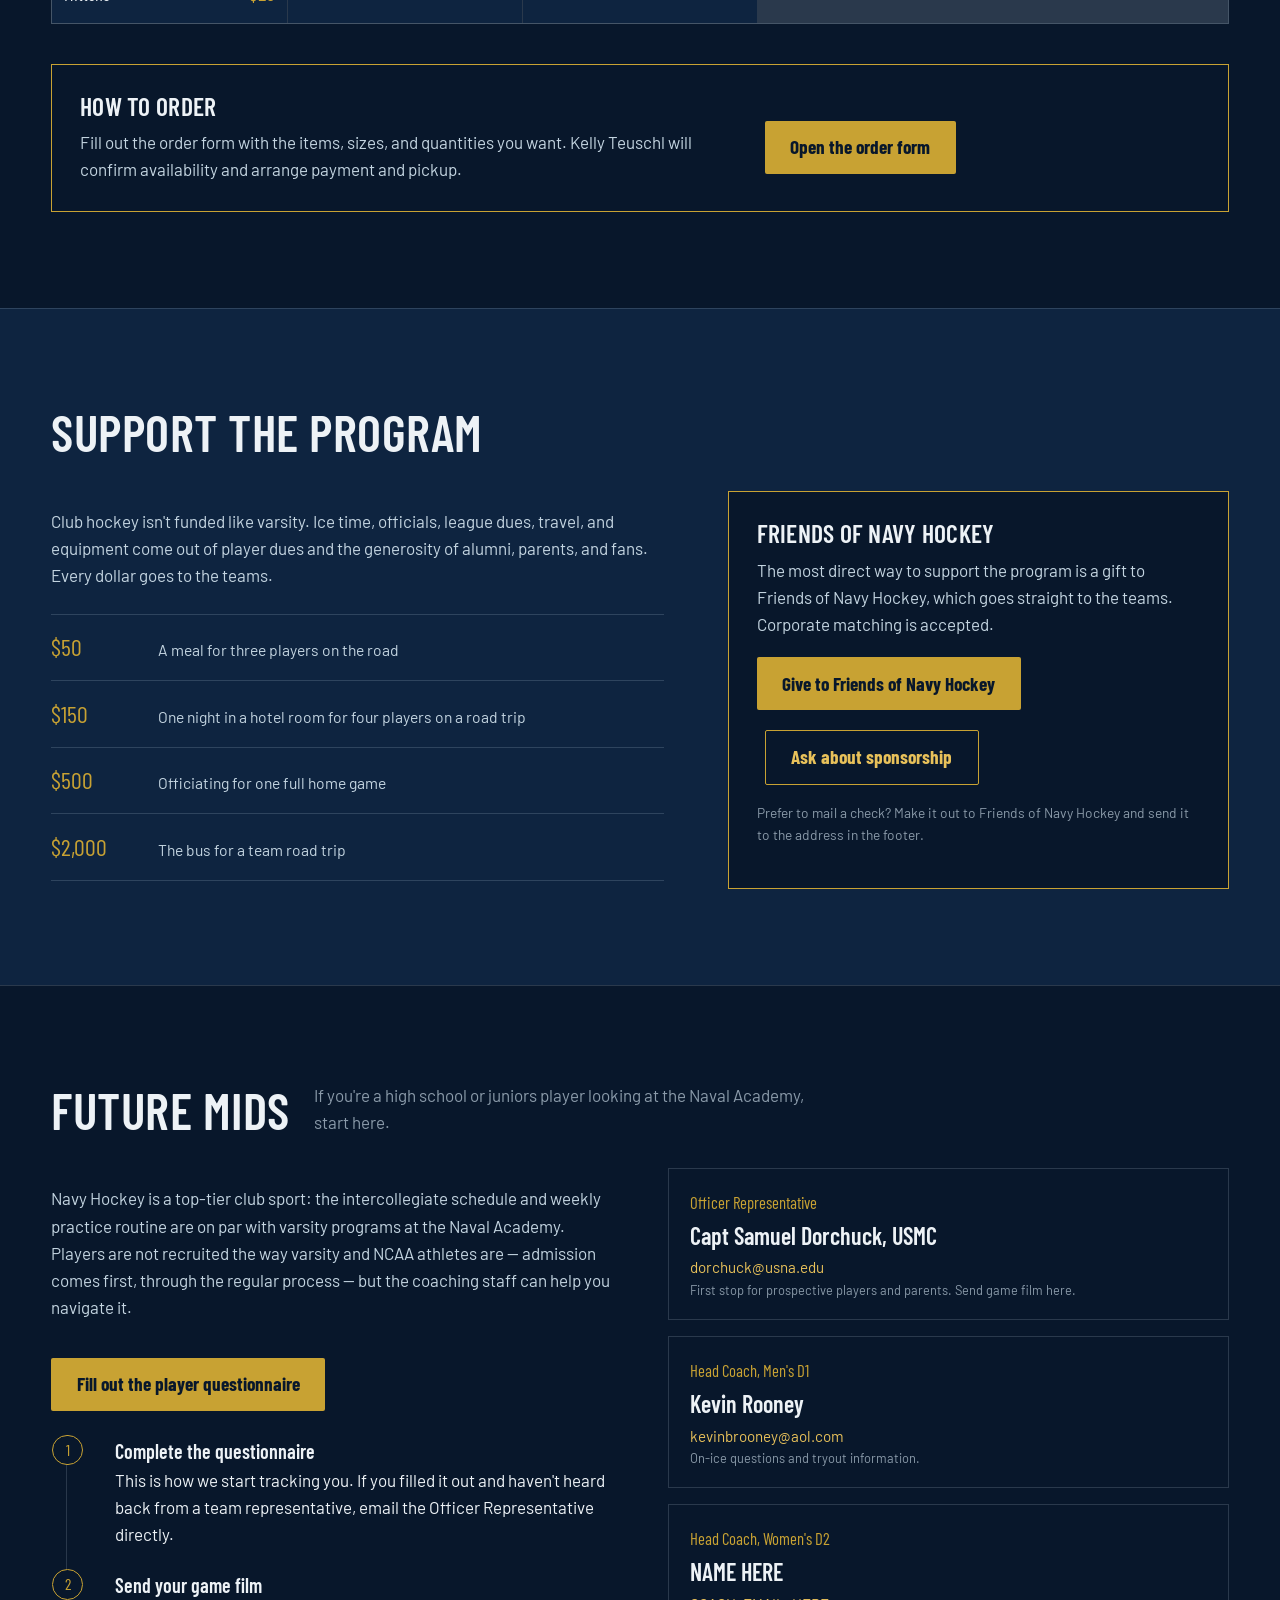
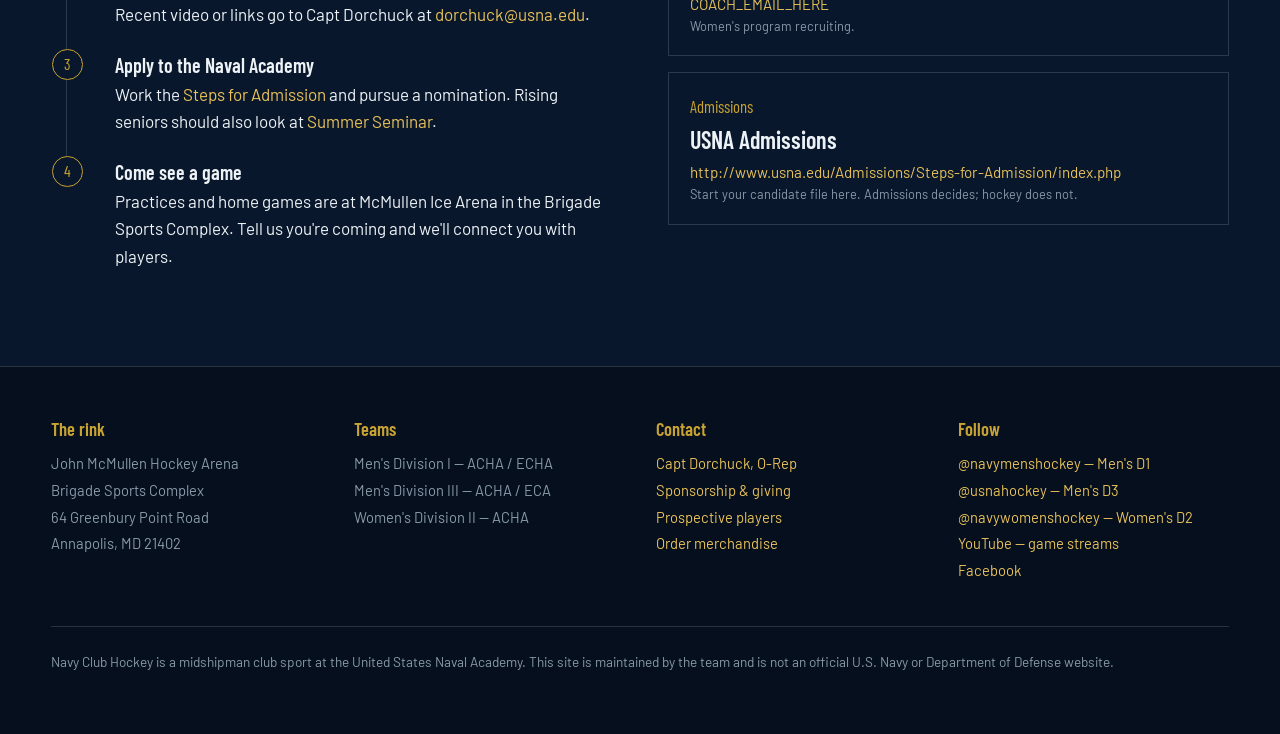
==== commit aa754516: "Cut page weight ~317MB -> ~10MB, lazy gallery, new livestream link, merch order notifications - Move" ====
--- a/index.html
+++ b/index.html
@@ -641,7 +641,7 @@
           <li><a href="https://www.instagram.com/navymenshockey/">@navymenshockey — Men's D1</a></li>
           <li><a href="https://www.instagram.com/usnahockey/">@usnahockey — Men's D3</a></li>
           <li><a href="https://www.instagram.com/navywomenshockey/">@navywomenshockey — Women's D2</a></li>
-          <li><a href="https://www.youtube.com/channel/UCepE3NuI5iJhDDKrepIc34A">YouTube — game streams</a></li>
+          <li><a href="https://www.youtube.com/@navyicehockey5717/streams">YouTube — game streams</a></li>
           <li><a href="FACEBOOK_URL_HERE">Facebook</a></li>
         </ul>
       </div>
@@ -822,7 +822,7 @@
   {src:"img/gallery/beef_mac_step_bros.jpg", cap:""},
   {src:"img/gallery/mac_beef.jpg", cap:""},
   {src:"img/gallery/murphy_breaks_stick.jpg", cap:""},
-  {src:"img/gallery/youngsters.jpg", cap:""},
+  {src:"img/gallery/youngters.jpg", cap:""},
   {src:"img/gallery/mager_flag.jpg", cap:""},
 
 
@@ -856,20 +856,20 @@
            "soon"     -> "Coming soon"
    Remove the status line when an item is orderable again. */
 const MERCH = [
-  {name:"Full-Zip Sweatshirt",      price:"$55", photo:"img/merch/full-zip.png"},
-  {name:"UA Lightweight Hoodie",    price:"$50", photo:"img/merch/ua-lightweight-hoodie.png"},
-  {name:"UA Quarter-Zip",           price:"$50", photo:"img/merch/ua-quarter-zip.png.png"},
-  {name:"Champion Crewneck",        price:"$40", photo:"img/merch/champion-crewneck.png.png"},
-  {name:"UA Long Sleeve T-Shirt",   price:"$35", photo:"img/merch/ua-long-sleeve.png"},
+  {name:"Full-Zip Sweatshirt",      price:"$55", photo:"img/merch/full-zip.jpg"},
+  {name:"UA Lightweight Hoodie",    price:"$50", photo:"img/merch/ua-lightweight-hoodie.jpg"},
+  {name:"UA Quarter-Zip",           price:"$50", photo:"img/merch/ua-quarter-zip.jpg"},
+  {name:"Champion Crewneck",        price:"$40", photo:"img/merch/champion-crewneck.jpg"},
+  {name:"UA Long Sleeve T-Shirt",   price:"$35", photo:"img/merch/ua-long-sleeve.jpg"},
   {name:"UA Short Sleeve T-Shirt",  price:"$30", photo:"img/merch/ua-short-sleeve.jpg"},
   {name:"Blanket",                  price:"$75", photo:"img/merch/blanket.jpg"},
-  {name:"Trucker Hat",              price:"$25", photo:"img/merch/trucker-hat.png.png"},
-  {name:"Classic Hat",              price:"$25", photo:"img/merch/classic-hat.png.png"},
-  {name:"Beanie",                   price:"$25", photo:"img/merch/beanie.png.png"},
-  {name:"Mittens",                  price:"$20", photo:"img/merch/mittens.png.png"},
+  {name:"Trucker Hat",              price:"$25", photo:"img/merch/trucker-hat.jpg"},
+  {name:"Classic Hat",              price:"$25", photo:"img/merch/classic-hat.jpg"},
+  {name:"Beanie",                   price:"$25", photo:"img/merch/beanie.jpg"},
+  {name:"Mittens",                  price:"$20", photo:"img/merch/mittens.jpg"},
   /* price not set yet — the tile and item page simply omit it until you add one */
-  {name:"White Jersey",                          photo:"img/merch/white-jersey.png.png"},
-  {name:"Replica Jersey",                        photo:"img/merch/replica-jersey.png",
+  {name:"White Jersey",                          photo:"img/merch/white-jersey.jpg"},
+  {name:"Replica Jersey",                        photo:"img/merch/replica-jersey.jpg",
    sizes:"Youth and adult sizes",
    desc:"The script-crest replica, in both youth and adult sizes. Lighter material "
         + "than a game sweater \u2014 cut for wearing in the stands rather than on the ice."}
@@ -961,7 +961,7 @@
     : "mailto:" + ORDER_EMAIL + "?subject=" + encodeURIComponent(subject);
 }
 
-const LIVESTREAM = "https://www.youtube.com/channel/UCepE3NuI5iJhDDKrepIc34A";
+const LIVESTREAM = "https://www.youtube.com/@navyicehockey5717/streams";
 const PREGAME_HOURS = 4;    // stream link goes live this long before faceoff
 const GAME_HOURS    = 3;    // a game is considered over this long after faceoff
 
@@ -1033,6 +1033,7 @@
     card.href = "#player-" + slugify(p.name);
     card.setAttribute("aria-label", `${p.name}, number ${p.num}`);
     const img = el("img");
+    img.loading = "lazy"; img.decoding = "async";
     img.src = p.photo || "";
     img.alt = `${p.name}, #${p.num}`;
     img.loading = "lazy";
@@ -1069,16 +1070,11 @@
 (function renderGallery(){
   const mount = document.getElementById("gallery");
 
-  const load = g => new Promise(res=>{
-    const im = new Image();
-    im.onload  = ()=>res(g);
-    im.onerror = ()=>res(null);
-    im.src = g.src;
-  });
-
-  Promise.all(GALLERY.map(load)).then(results=>{
-    const shots = results.filter(Boolean);
-
+  /* Render right away and fetch slides on demand — waiting on every
+     full photo before showing anything made the section sit blank. */
+  const thumb = src => src.replace("img/gallery/", "img/gallery/thumbs/");
+  const shots = GALLERY.slice();
+  {
     if(!shots.length){
       mount.className = "gallery-empty";
       mount.innerHTML = "<h3>Photos coming soon</h3>" +
@@ -1089,13 +1085,13 @@
     mount.className = "carousel";
     mount.innerHTML =
       '<div class="stage">' +
-        shots.map((g,i)=>`<img src="${g.src}" alt="${g.cap || "Navy Hockey"}" class="${i?"":"on"}">`).join("") +
+        shots.map((g,i)=>`<img ${i?"data-src":"src"}="${g.src}" alt="${g.cap || "Navy Hockey"}" decoding="async" class="${i?"":"on"}">`).join("") +
         '<div class="cap"><div class="cap-text"></div><div class="cap-count"></div></div>' +
         '<button class="arrow prev" aria-label="Previous photo">&#10094;</button>' +
         '<button class="arrow next" aria-label="Next photo">&#10095;</button>' +
       '</div>' +
       '<div class="thumbs">' +
-        shots.map((g,i)=>`<button aria-label="Photo ${i+1}"><img src="${g.src}" alt=""></button>`).join("") +
+        shots.map((g,i)=>`<button aria-label="Photo ${i+1}"><img src="${thumb(g.src)}" loading="lazy" decoding="async" alt="" onerror="if(this.src.indexOf('/thumbs/')>-1)this.src='${g.src}'"></button>`).join("") +
       '</div>';
 
     const imgs   = [...mount.querySelectorAll(".stage img")];
@@ -1106,6 +1102,10 @@
 
     function show(n){
       i = (n + shots.length) % shots.length;
+      [i, (i+1) % shots.length].forEach(k=>{
+        const im = imgs[k];
+        if(im && im.dataset.src){ im.src = im.dataset.src; delete im.dataset.src; }
+      });
       imgs.forEach((im,k)=>im.classList.toggle("on", k===i));
       thumbs.forEach((t,k)=>t.setAttribute("aria-current", k===i ? "true" : "false"));
       text.textContent  = shots[i].cap || "";
@@ -1146,7 +1146,7 @@
     mount.addEventListener("focusout", start);
 
     show(0); start();
-  });
+  }
 })();
 
 const STATUS = {
@@ -1178,6 +1178,7 @@
     card.href = "#item-" + slugify(m.name);
     const shot = el("div","shot");
     const img  = el("img");
+    img.loading = "lazy"; img.decoding = "async";
     img.src = m.photo || "";
     img.alt = m.name;
     img.loading = "lazy";
@@ -1265,6 +1266,7 @@
     const left = el("div");
     const shot = el("div","sheet-shot portrait");
     const img = el("img");
+    img.loading = "lazy"; img.decoding = "async";
     img.src = p.photo || ""; img.alt = p.name;
     img.addEventListener("error", ()=>shot.classList.add("empty"));
     if(!p.photo) shot.classList.add("empty");
@@ -1305,6 +1307,7 @@
     const left = el("div");
     const shot = el("div","sheet-shot square");
     const img = el("img");
+    img.loading = "lazy"; img.decoding = "async";
     img.src = m.photo || ""; img.alt = m.name;
     img.addEventListener("error", ()=>shot.classList.add("empty"));
     if(!m.photo) shot.classList.add("empty");
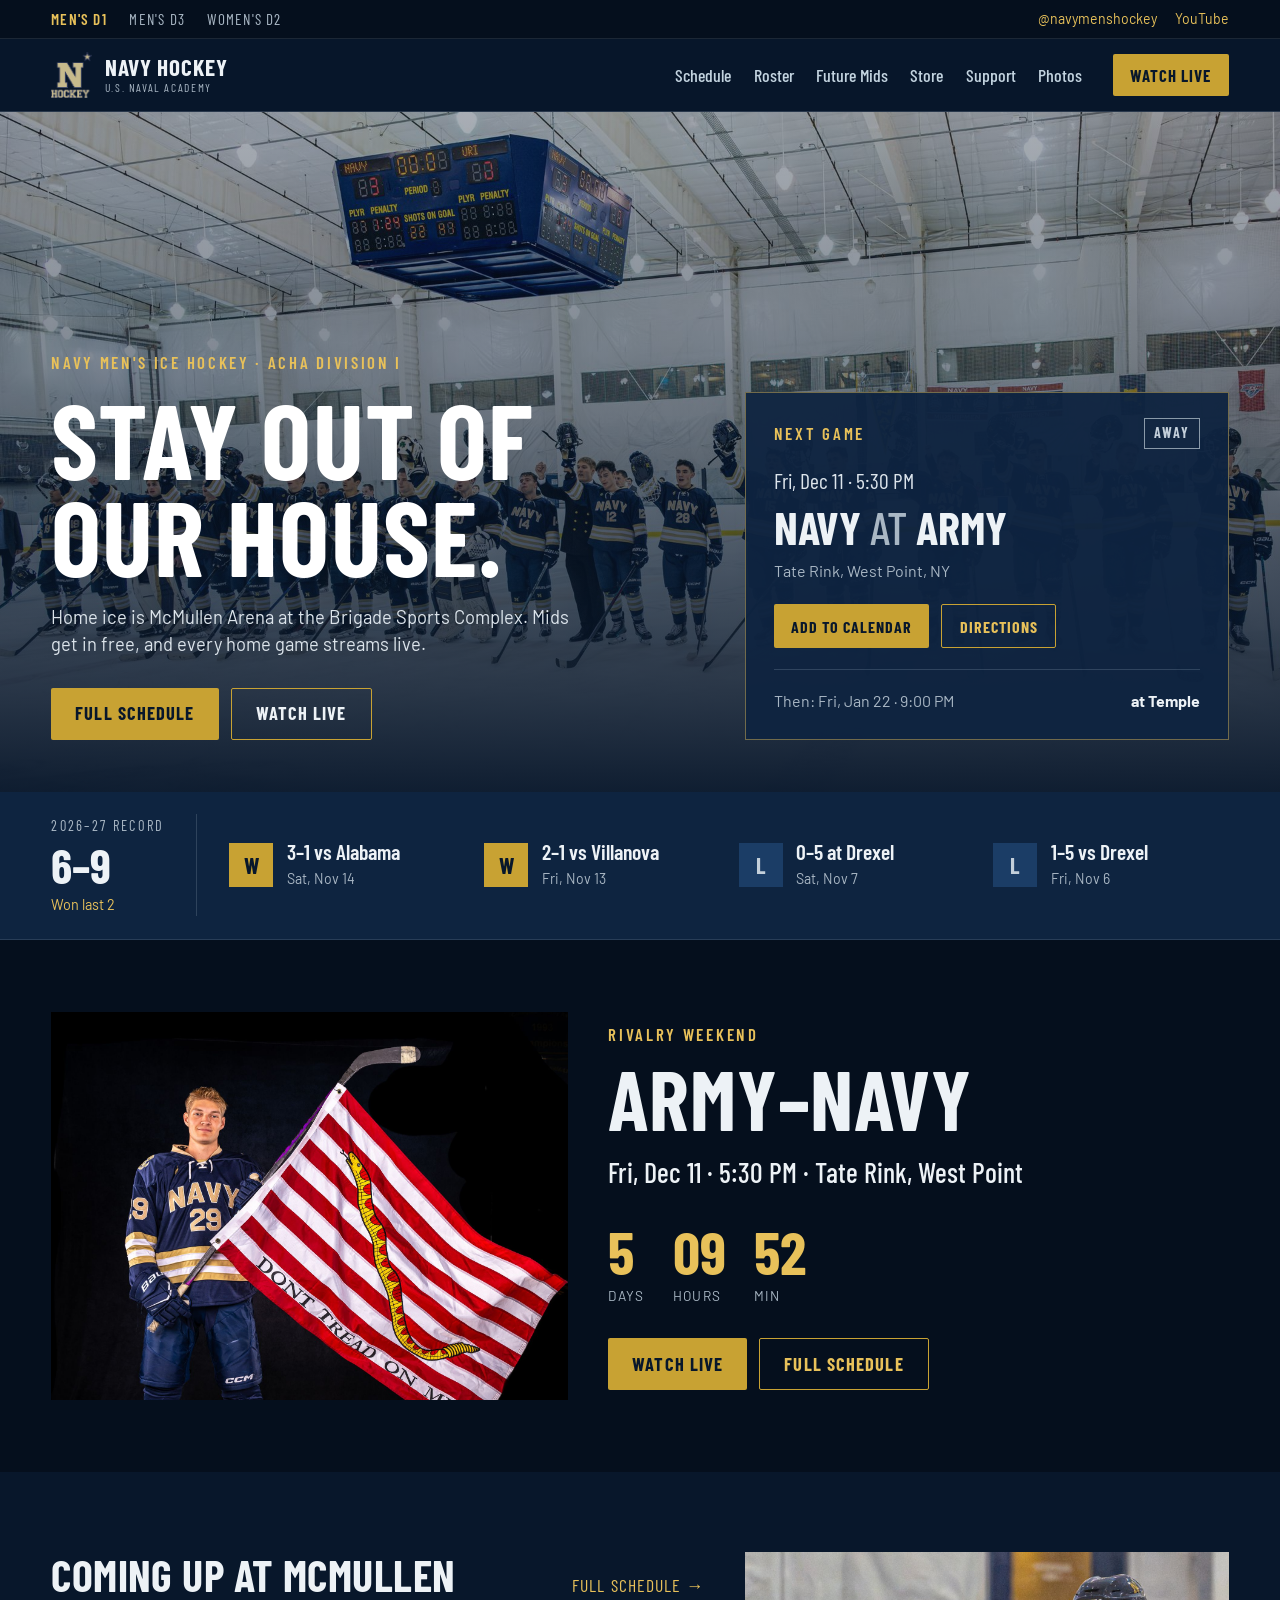
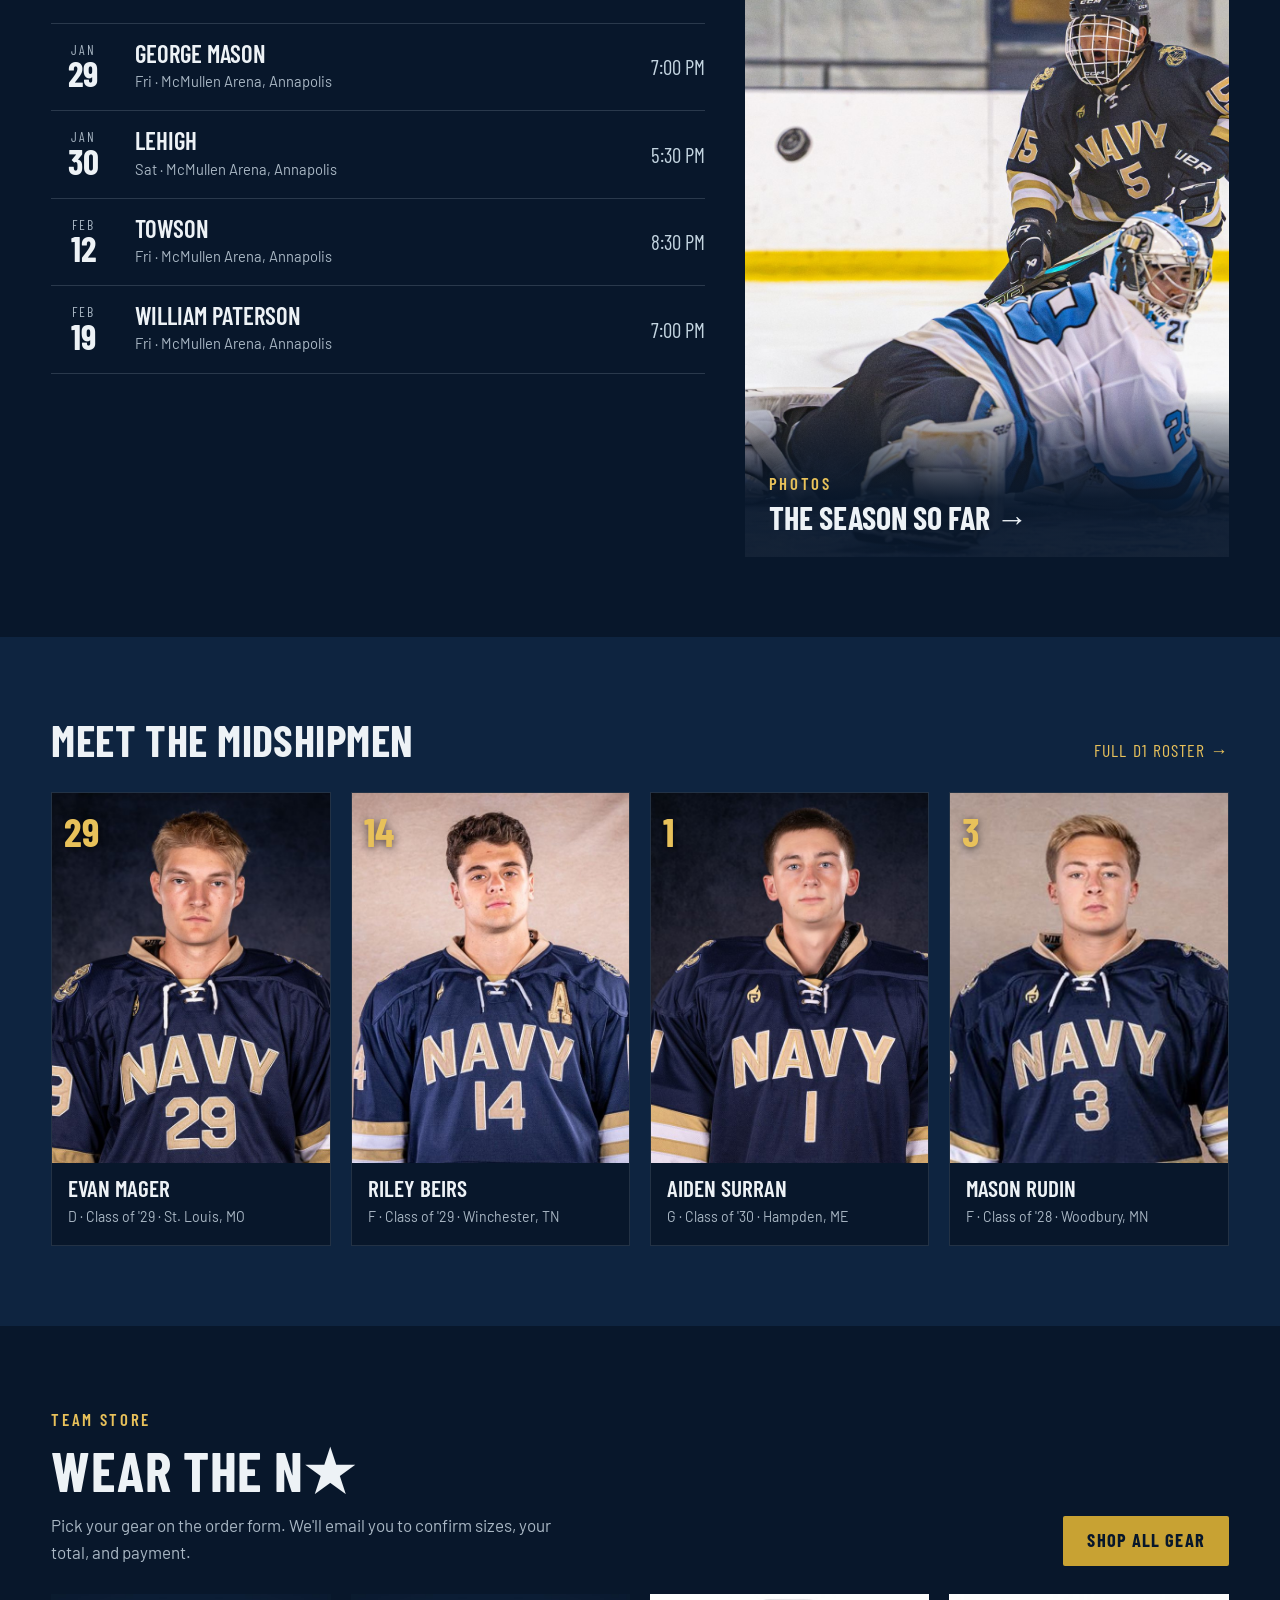
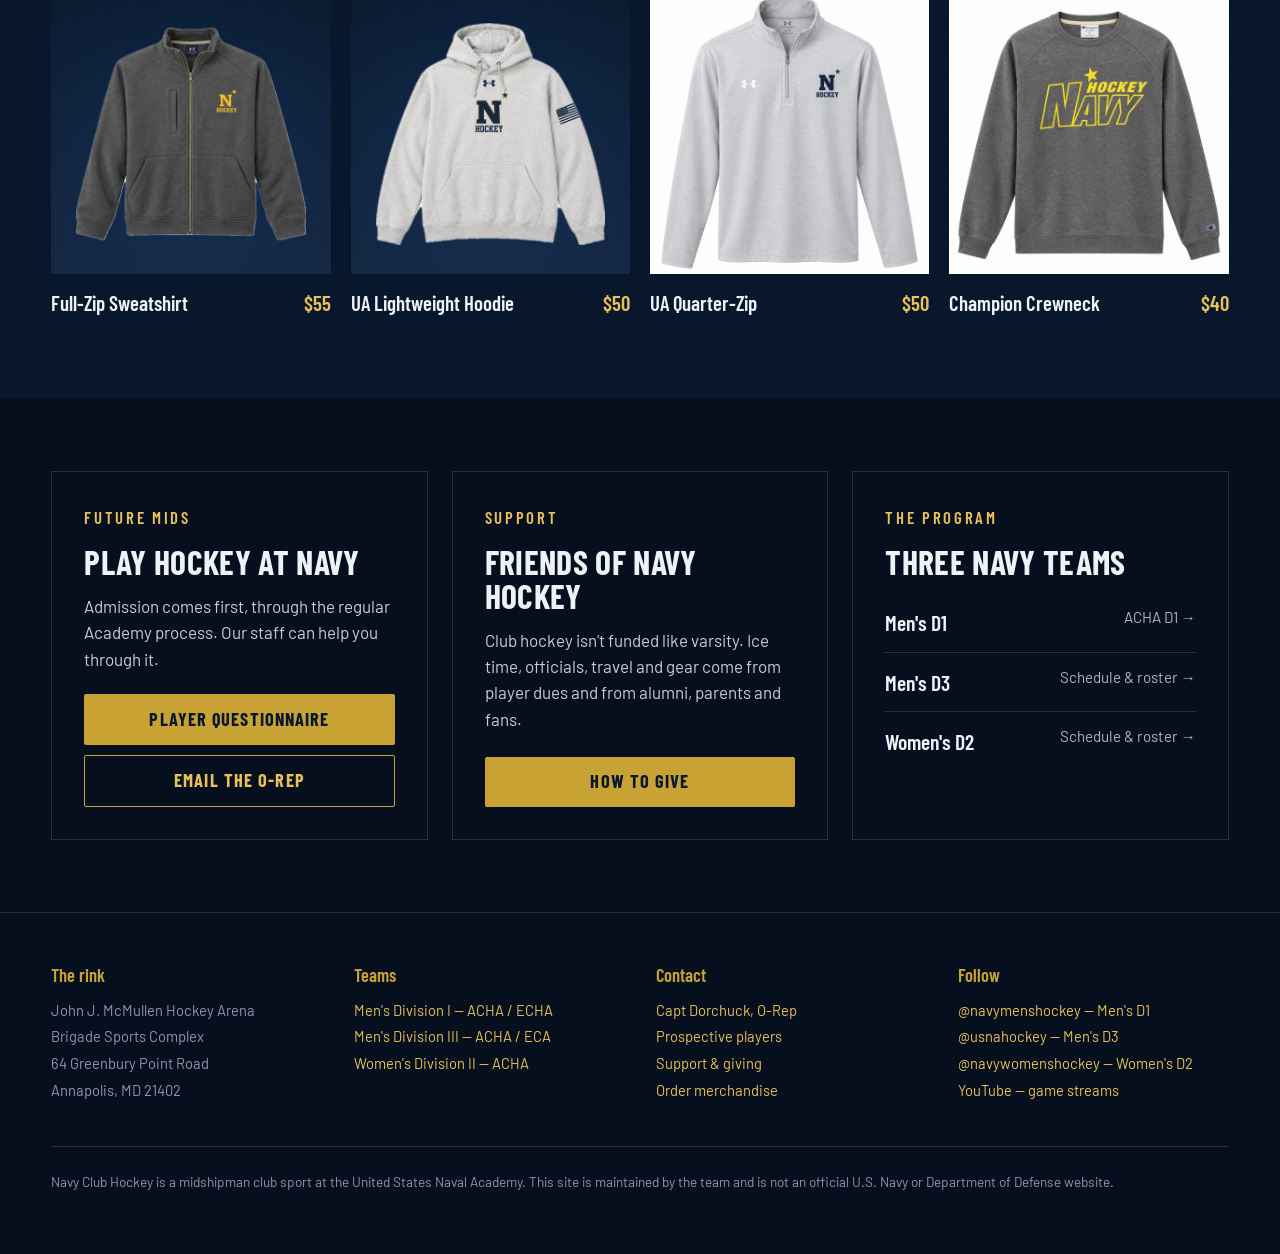
==== commit 00024257: "Redesign: multi-page site with Men's D1-first homepage - New home: hero + live next-game card, recor" ====
--- a/index.html
+++ b/index.html
@@ -4,595 +4,155 @@
 <meta charset="utf-8">
 <meta name="viewport" content="width=device-width, initial-scale=1">
 <title>Navy Hockey — United States Naval Academy</title>
-<meta name="description" content="Navy Club Hockey at the United States Naval Academy. Roster, schedule, photos, donations, and recruiting contacts for Men's D1, Men's D3 ECA, and Women's D2.">
+<meta name="description" content="Navy Men's Ice Hockey at the U.S. Naval Academy — ACHA Division I. Next game, results, schedule, roster, team store and recruiting for Men's D1, Men's D3 and Women's D2.">
+<link rel="icon" href="img/navy-n-star.png">
 <link rel="preconnect" href="https://fonts.googleapis.com">
 <link rel="preconnect" href="https://fonts.gstatic.com" crossorigin>
 <link href="https://fonts.googleapis.com/css2?family=Barlow:wght@400;500;600&family=Barlow+Condensed:wght@500;600;700&display=swap" rel="stylesheet">
-<style>
-/* ============================================================
-   NAVY HOCKEY — single-file site. No build step, no framework.
-   To update content, edit the DATA block near the bottom of this
-   file (roster, schedule, gallery, contacts). Nothing else needs
-   to change.
-   Photos go in:  /img/roster/<file>.jpg   and  /img/gallery/<file>.jpg
-   Missing photos fall back to a sweater-number tile automatically.
-   ============================================================ */
+<link rel="stylesheet" href="css/site.css">
+<link rel="preload" as="image" href="img/gallery/blue_and_gold.jpg">
+</head>
+<body data-page="home">
+<!--
+  HOMEPAGE. Almost everything here fills itself in from js/data.js:
+  next game, record, last four results, Army–Navy countdown (any game with
+  marquee:true), upcoming home games, four random D1 players, four store items.
+  The only hand-set things are the three photos and the headline copy.
+-->
+<div id="site-header"></div>
 
-:root{
-  --navy-900:#08172B;
-  --navy-800:#0E2440;
-  --navy-700:#14314F;
-  --navy-600:#1B3D66;
-  --gold:#C8A233;
-  --gold-lt:#E8C15A;
-  --ice:#EDF2F6;
-  --rink:#C3D4E0;
-  --slate:#8A9AA9;
-  --line:rgba(195,212,224,.18);
-  --shell:min(1180px, 92vw);
-}
+<main id="top" class="home">
 
-*{box-sizing:border-box}
-html{scroll-behavior:smooth}
-@media (prefers-reduced-motion:reduce){html{scroll-behavior:auto}*{animation:none!important;transition:none!important}}
-
-body{
-  margin:0;
-  background:var(--navy-900);
-  color:var(--ice);
-  font-family:"Barlow",-apple-system,BlinkMacSystemFont,"Segoe UI",Roboto,sans-serif;
-  font-size:17px;
-  line-height:1.6;
-  -webkit-font-smoothing:antialiased;
-}
-h1,h2,h3,.cond{font-family:"Barlow Condensed","Barlow",Impact,sans-serif;font-weight:600;letter-spacing:.01em;line-height:1.05;margin:0}
-a{color:var(--gold-lt);text-decoration:none}
-a:hover{text-decoration:underline}
-:focus-visible{outline:2px solid var(--gold-lt);outline-offset:3px}
-img{display:block;max-width:100%}
-
-.shell{width:var(--shell);margin-inline:auto}
-
-/* ---------- nav ---------- */
-.topbar{
-  position:sticky;top:0;z-index:50;
-  background:rgba(8,23,43,.94);
-  backdrop-filter:blur(8px);
-  border-bottom:1px solid var(--line);
-}
-.topbar .shell{display:flex;align-items:center;gap:1.5rem;height:64px}
-.mark{display:flex;align-items:center;height:100%;padding:.5rem 0}
-.mark:hover{text-decoration:none}
-.mark .logo{height:100%;width:auto;flex:none}
-.mark .logo img,.mark .logo svg{height:100%;width:auto}
-
-/* --- brand mark: img/navy-n-star.png, vector fallback if missing --- */
-.logo{position:relative;display:block}
-.logo img{width:100%;height:auto}
-.logo img.missing{display:none}
-.logo svg{width:100%;height:auto;display:none}
-.logo.fallback svg{display:block}
-.topnav{margin-left:auto;display:flex;gap:1.4rem;font-family:"Barlow Condensed",sans-serif;font-size:1.12rem;font-weight:500}
-.topnav a{color:var(--rink)}
-.topnav a:hover{color:var(--gold-lt);text-decoration:none}
-.navtoggle{display:none;margin-left:auto;background:none;border:1px solid var(--line);color:var(--ice);border-radius:3px;padding:.4rem .7rem;font:inherit}
-@media (max-width:780px){
-  .navtoggle{display:block}
-  .topnav{
-    position:absolute;top:64px;left:0;right:0;margin:0;
-    flex-direction:column;gap:0;
-    background:var(--navy-800);border-bottom:1px solid var(--line);
-  }
-  .topnav[hidden]{display:none}
-  .topnav a{padding:.85rem 4vw;border-top:1px solid var(--line)}
-}
-
-/* ---------- hero ---------- */
-.hero{position:relative;padding:clamp(3.5rem,9vw,6.5rem) 0 0;overflow:hidden}
-.hero::before{
-  content:"";position:absolute;inset:0;
-  background:
-    radial-gradient(120% 80% at 78% 0%, rgba(27,61,102,.85) 0%, rgba(8,23,43,0) 62%),
-    linear-gradient(180deg,#0A1C33 0%, var(--navy-900) 100%);
-}
-.hero .shell{position:relative;display:grid;grid-template-columns:1fr auto;gap:clamp(2rem,6vw,5rem);align-items:center}
-.hero h1{
-  font-size:clamp(2.9rem,7.5vw,5.4rem);
-  font-weight:700;text-transform:uppercase;
-  letter-spacing:-.005em;max-width:15ch;
-}
-.hero-logo{width:clamp(150px,20vw,260px);justify-self:end}
-.rule{height:3px;width:76px;background:var(--gold);margin:1.75rem 0 0}
-
-/* three-team breakdown */
-.arena{margin-top:1.6rem;padding-left:1.1rem;border-left:2px solid var(--gold);max-width:64ch}
-.arena-name{font-family:"Barlow Condensed",sans-serif;font-size:1.5rem;font-weight:600;line-height:1.1}
-.arena address{font-style:normal;color:var(--gold-lt);font-size:.95rem;margin-top:.15rem}
-.arena p{margin:.6rem 0 0;color:var(--rink);font-size:.95rem;line-height:1.5}
-.arena p a{color:var(--gold-lt);border-bottom:1px solid rgba(232,193,90,.4)}
-.squads{display:grid;grid-template-columns:repeat(3,1fr);gap:1.6rem;margin-top:2rem;max-width:74ch}
-.squad{border-top:1px solid var(--line);padding-top:.8rem}
-.squad h3{font-size:1.35rem;color:var(--gold)}
-.squad p{margin:.3rem 0 0;color:var(--rink);font-size:.95rem;line-height:1.45}
-.squad .handle{margin-top:.5rem;font-size:.9rem}
-.squad .handle a{color:var(--gold-lt)}
-@media (max-width:900px){
-  .hero .shell{grid-template-columns:1fr;justify-items:start}
-  .hero-logo{justify-self:start;order:-1;width:clamp(120px,26vw,170px)}
-  .squads{grid-template-columns:1fr;gap:1.1rem}
-}
-
-/* next game strip — scoreboard */
-.nextgame{
-  margin-top:clamp(2.5rem,6vw,4rem);
-  border-top:1px solid var(--gold);
-  background:linear-gradient(180deg, rgba(200,162,51,.10), rgba(200,162,51,0));
-}
-.nextgame .shell{display:flex;flex-wrap:wrap;align-items:center;gap:1.5rem 2.6rem;padding:1.25rem 0 1.5rem}
-.ng-label{font-family:"Barlow Condensed",sans-serif;font-size:1.05rem;color:var(--gold);letter-spacing:.06em}
-.live-dot{
-  display:inline-block;width:.55rem;height:.55rem;border-radius:50%;
-  background:#E5484D;margin-left:.15rem;vertical-align:.05rem;
-  animation:pulse 2s ease-in-out infinite;
-}
-@keyframes pulse{0%,100%{opacity:1}50%{opacity:.25}}
-@media (prefers-reduced-motion:reduce){.live-dot{animation:none}}
-.ng-cta{display:flex;flex-wrap:wrap;gap:.5rem}
-.ng-main{font-family:"Barlow Condensed",sans-serif;font-size:clamp(1.6rem,4vw,2.3rem);font-weight:600}
-.ng-meta{color:var(--rink);font-size:.98rem}
-.ng-cta{margin-left:auto}
-
-/* ---------- sections ---------- */
-section{padding:clamp(3.5rem,8vw,6rem) 0;border-top:1px solid var(--line)}
-.sec-head{display:flex;align-items:flex-end;gap:1.5rem;flex-wrap:wrap;margin-bottom:2rem}
-.sec-head h2{font-size:clamp(2.1rem,5.5vw,3.2rem);text-transform:uppercase}
-.sec-head p{margin:0;color:var(--slate);max-width:52ch}
-.sec-head .season{color:var(--gold);font-family:"Barlow Condensed",sans-serif;font-size:1.2rem;max-width:none}
-.lede{color:var(--rink);max-width:62ch}
-
-/* team switcher */
-.teams{display:flex;flex-wrap:wrap;gap:.5rem;margin-bottom:2rem}
-.teams button{
-  font-family:"Barlow Condensed",sans-serif;font-size:1.1rem;font-weight:500;
-  color:var(--rink);background:transparent;
-  border:1px solid var(--line);border-radius:2px;
-  padding:.5rem 1.1rem;cursor:pointer;
-}
-.teams button:hover{border-color:var(--rink)}
-.teams button[aria-pressed="true"]{background:var(--gold);border-color:var(--gold);color:var(--navy-900);font-weight:700}
-
-/* ---------- schedule ledger ---------- */
-.ledger{border-top:1px solid var(--line)}
-.game{
-  display:grid;
-  grid-template-columns:88px 1fr auto;
-  gap:0 1.4rem;align-items:center;
-  padding:1rem 0;border-bottom:1px solid var(--line);
-}
-/* marquee game — the one rivalry row that should stop the eye */
-.game.marquee{
-  background:linear-gradient(90deg, rgba(200,162,51,.14), rgba(200,162,51,0) 62%);
-  border-bottom-color:var(--gold);
-  padding-left:1rem;margin-left:-1rem;
-  box-shadow:inset 3px 0 0 var(--gold);
-}
-.game.marquee .g-opp{font-size:1.9rem}
-/* date stays at the base size — bumping it wraps two-digit dates in the
-   fixed 88px column. The opponent name carries the emphasis. */
-.g-tag{
-  font-family:"Barlow Condensed",sans-serif;font-size:.95rem;
-  letter-spacing:.1em;color:var(--gold);margin-bottom:.15rem;
-}
-@media (max-width:620px){
-  .game.marquee{padding-left:.75rem;margin-left:-.75rem}
-  .game.marquee .g-opp{font-size:1.5rem}
-}
-.g-date{font-family:"Barlow Condensed",sans-serif;font-size:1.5rem;color:var(--gold);line-height:1}
-.g-date small{display:block;font-size:.78rem;color:var(--slate);letter-spacing:.08em;font-family:"Barlow",sans-serif}
-.g-opp{font-family:"Barlow Condensed",sans-serif;font-size:1.5rem;font-weight:600}
-.g-ha{
-  display:inline-block;width:1.55rem;height:1.55rem;line-height:1.55rem;text-align:center;
-  font-family:"Barlow Condensed",sans-serif;font-size:.95rem;font-weight:700;
-  border-radius:2px;margin-right:.55rem;vertical-align:2px;
-}
-.g-ha.home{background:var(--gold);color:var(--navy-900)}
-.g-ha.away{border:1px solid var(--slate);color:var(--slate)}
-.g-loc{color:var(--slate);font-size:.95rem;margin-top:.15rem}
-.g-right{text-align:right;font-family:"Barlow Condensed",sans-serif;font-size:1.35rem;white-space:nowrap}
-.g-right .w{color:var(--gold-lt)}
-.g-right .l{color:var(--slate)}
-.g-right .time{color:var(--rink)}
-@media (max-width:620px){
-  .game{grid-template-columns:70px 1fr;row-gap:.35rem}
-  .g-right{grid-column:2;text-align:left;font-size:1.15rem}
-}
-
-/* ---------- roster wall ---------- */
-.wall{
-  display:grid;
-  grid-template-columns:repeat(auto-fill,minmax(190px,1fr));
-  gap:1px;background:var(--line);border:1px solid var(--line);
-}
-.player{position:relative;background:var(--navy-800);aspect-ratio:3/4;overflow:hidden;display:block;color:inherit;text-decoration:none}
-.player:hover{text-decoration:none}
-.player:hover img{filter:grayscale(0) contrast(1.05)}
-.player::after{content:"";position:absolute;inset:0;box-shadow:inset 0 0 0 0 var(--gold);transition:box-shadow .15s}
-.player:hover::after{box-shadow:inset 0 0 0 2px var(--gold)}
-.player img{width:100%;height:100%;object-fit:cover;filter:grayscale(.35) contrast(1.05)}
-.player.no-photo img{display:none}
-.p-num{
-  position:absolute;top:-.5rem;left:.4rem;
-  font-family:"Barlow Condensed",sans-serif;font-weight:700;
-  font-size:5.5rem;line-height:1;color:rgba(237,242,246,.16);
-  pointer-events:none;
-}
-.player.no-photo .p-num{color:rgba(200,162,51,.55);top:22%;left:50%;transform:translateX(-50%);font-size:6.5rem}
-.p-info{
-  position:absolute;left:0;right:0;bottom:0;padding:2.6rem .8rem .8rem;
-  background:linear-gradient(180deg, rgba(8,23,43,0), rgba(8,23,43,.93) 55%);
-}
-.p-name{font-family:"Barlow Condensed",sans-serif;font-size:1.3rem;font-weight:600;line-height:1.1}
-.p-meta{font-size:.82rem;color:var(--rink);margin-top:.15rem}
-.p-home{font-size:.8rem;color:var(--slate)}
-.p-stats{font-size:.78rem;color:var(--slate);margin-top:.1rem}
-.p-letter{
-  position:absolute;top:.5rem;right:.5rem;z-index:2;
-  width:1.6rem;height:1.6rem;line-height:1.5rem;text-align:center;
-  border:1px solid var(--gold);color:var(--gold);
-  font-family:"Barlow Condensed",sans-serif;font-weight:700;font-size:.95rem;
-  background:rgba(8,23,43,.6);
-}
-.staff{display:grid;grid-template-columns:repeat(auto-fit,minmax(230px,1fr));gap:1.5rem;margin-top:2.5rem;padding-top:2rem;border-top:1px solid var(--line)}
-.staff h3{font-size:1.35rem}
-.staff .role{color:var(--gold);font-size:.9rem}
-
-/* ---------- gallery carousel ---------- */
-.carousel{position:relative}
-.stage{
-  position:relative;aspect-ratio:16/9;max-height:74vh;
-  background:var(--navy-800);border:1px solid var(--line);overflow:hidden;
-}
-.stage img{
-  position:absolute;inset:0;width:100%;height:100%;object-fit:cover;
-  opacity:0;transition:opacity .5s ease;
-}
-.stage img.on{opacity:1}
-@media (prefers-reduced-motion:reduce){.stage img{transition:none}}
-.cap{
-  position:absolute;left:0;right:0;bottom:0;
-  padding:4.5rem 1.4rem 1.2rem;
-  background:linear-gradient(180deg,rgba(8,23,43,0),rgba(8,23,43,.92) 60%);
-  display:flex;align-items:flex-end;gap:1.5rem;
-}
-.cap-text{font-size:1.05rem;line-height:1.4}
-.cap-count{margin-left:auto;flex:none;font-family:"Barlow Condensed",sans-serif;font-size:1.15rem;color:var(--gold)}
-.arrow{
-  position:absolute;top:50%;transform:translateY(-50%);
-  width:46px;height:64px;display:grid;place-items:center;
-  background:rgba(8,23,43,.55);border:1px solid var(--line);
-  color:var(--ice);cursor:pointer;font-size:1.4rem;line-height:1;
-}
-.arrow:hover{background:var(--gold);color:var(--navy-900);border-color:var(--gold)}
-.arrow.prev{left:0}
-.arrow.next{right:0}
-.thumbs{display:flex;gap:8px;margin-top:8px;overflow-x:auto;padding-bottom:4px}
-.thumbs button{
-  flex:none;width:118px;aspect-ratio:16/9;padding:0;cursor:pointer;
-  border:1px solid var(--line);background:var(--navy-800);opacity:.5;
-}
-.thumbs button img{width:100%;height:100%;object-fit:cover}
-.thumbs button[aria-current="true"]{opacity:1;border-color:var(--gold)}
-.thumbs button:hover{opacity:.85}
-.gallery-empty{border:1px dashed var(--line);padding:clamp(2.5rem,7vw,4.5rem) 1.5rem;text-align:center}
-.gallery-empty h3{font-size:1.6rem;color:var(--gold)}
-.gallery-empty p{color:var(--slate);margin:.4rem 0 0}
-@media (max-width:620px){
-  .stage{aspect-ratio:4/3}
-  .cap{flex-direction:column;align-items:flex-start;gap:.4rem;padding-top:3.5rem}
-  .cap-count{margin-left:0}
-  .thumbs button{width:92px}
-}
-
-/* ---------- merch ---------- */
-/* Merch uses the roster's .wall grid verbatim. The only override is a
-   slightly larger minimum track, since there are ~12 items, not 25. */
-.wall-merch{grid-template-columns:repeat(auto-fill,minmax(215px,1fr))}
-.item{position:relative;background:var(--navy-800);display:block;color:inherit;text-decoration:none}
-.item:hover{text-decoration:none}
-.item::after{content:"";position:absolute;inset:0;box-shadow:inset 0 0 0 0 var(--gold);transition:box-shadow .15s;pointer-events:none}
-.item:hover::after{box-shadow:inset 0 0 0 2px var(--gold)}
-.item .shot{position:relative;aspect-ratio:1/1;background:var(--navy-700);overflow:hidden}
-.item .shot img{width:100%;height:100%;object-fit:cover}
-.item.no-photo .shot img{display:none}
-.item .shot::after{
-  content:"NAVY HOCKEY";position:absolute;inset:0;display:none;
-  align-items:center;justify-content:center;
-  font-family:"Barlow Condensed",sans-serif;font-size:.85rem;letter-spacing:.16em;
-  color:rgba(200,162,51,.45);
-}
-.item.no-photo .shot::after{display:flex}
-.item-body{padding:.65rem .75rem .8rem;display:flex;align-items:baseline;gap:.5rem}
-.item.unavailable .shot img{opacity:.42;filter:grayscale(.5)}
-.item.unavailable .item-price{color:var(--slate)}
-.ribbon{
-  position:absolute;left:0;right:0;bottom:0;z-index:2;
-  padding:.3rem .5rem;text-align:center;
-  background:rgba(8,23,43,.88);border-top:1px solid var(--gold);
-  font-family:"Barlow Condensed",sans-serif;font-size:.9rem;letter-spacing:.1em;
-  color:var(--gold);text-transform:uppercase;
-}
-.stock-note{
-  margin:1rem 0 0;padding:.5rem .8rem;display:inline-block;
-  border:1px solid var(--gold);color:var(--gold);
-  font-family:"Barlow Condensed",sans-serif;font-size:1.05rem;letter-spacing:.04em;
-}
-.item-name{font-family:"Barlow Condensed",sans-serif;font-size:1.15rem;line-height:1.15}
-.item-price{margin-left:auto;font-family:"Barlow Condensed",sans-serif;font-size:1.3rem;color:var(--gold)}
-.order{
-  margin-top:2.5rem;border:1px solid var(--gold);padding:1.75rem;
-  display:grid;grid-template-columns:1.2fr .8fr;gap:2rem;align-items:center;
-}
-@media (max-width:760px){.order{grid-template-columns:1fr;gap:1.2rem}}
-.order h3{font-size:1.6rem;text-transform:uppercase}
-
-/* ---------- support ---------- */
-.support{background:var(--navy-800)}
-.give{display:grid;grid-template-columns:1.1fr .9fr;gap:clamp(2rem,5vw,4rem);align-items:start}
-@media (max-width:820px){.give{grid-template-columns:1fr}}
-.tiers{border-top:1px solid var(--line);margin-top:1.5rem}
-.tier{display:flex;gap:1.2rem;align-items:baseline;padding:.85rem 0;border-bottom:1px solid var(--line)}
-.tier-amt{font-family:"Barlow Condensed",sans-serif;font-size:1.5rem;color:var(--gold);min-width:5.5rem}
-.tier-what{color:var(--rink);font-size:.98rem}
-.givebox{background:var(--navy-900);border:1px solid var(--gold);padding:1.75rem}
-.givebox h3{font-size:1.6rem;text-transform:uppercase}
-.btn{
-  display:inline-block;margin-top:1.2rem;
-  background:var(--gold);color:var(--navy-900);
-  font-family:"Barlow Condensed",sans-serif;font-weight:700;font-size:1.2rem;
-  padding:.7rem 1.6rem;border-radius:2px;
-}
-.btn:hover{background:var(--gold-lt);text-decoration:none}
-.btn-ghost{background:transparent;color:var(--gold-lt);border:1px solid var(--gold)}
-.btn-ghost:hover{background:rgba(200,162,51,.12)}
-.fineprint{font-size:.86rem;color:var(--slate);margin-top:1.1rem}
-
-/* ---------- recruiting ---------- */
-.recruit{display:grid;grid-template-columns:1fr 1fr;gap:clamp(2rem,5vw,3.5rem)}
-@media (max-width:820px){.recruit{grid-template-columns:1fr}}
-.steps{counter-reset:s;list-style:none;padding:0;margin:1.5rem 0 0}
-.steps li{position:relative;padding:0 0 1.3rem 3rem;border-left:1px solid var(--line);margin-left:.9rem}
-.steps li:last-child{border-left-color:transparent;padding-bottom:0}
-.steps li::before{
-  counter-increment:s;content:counter(s);
-  position:absolute;left:-.9rem;top:0;
-  width:1.8rem;height:1.8rem;border-radius:50%;
-  background:var(--navy-900);border:1px solid var(--gold);color:var(--gold);
-  font-family:"Barlow Condensed",sans-serif;font-size:1rem;line-height:1.7rem;text-align:center;
-}
-.steps strong{display:block;font-family:"Barlow Condensed",sans-serif;font-size:1.25rem;font-weight:600}
-.contacts{display:grid;gap:1rem}
-.contact{border:1px solid var(--line);padding:1.2rem 1.3rem}
-.contact .role{color:var(--gold);font-family:"Barlow Condensed",sans-serif;font-size:1.05rem}
-.contact .who{font-family:"Barlow Condensed",sans-serif;font-size:1.5rem;font-weight:600;margin-top:.1rem}
-.contact .detail{font-size:.95rem;color:var(--rink)}
-
-/* ---------- detail sheet ---------- */
-.sheet{position:fixed;inset:0;z-index:80;display:none}
-.sheet[open]{display:block}
-.sheet-scrim{position:absolute;inset:0;background:rgba(3,9,18,.82);backdrop-filter:blur(3px)}
-.sheet-panel{
-  position:absolute;inset:auto 0 0 0;max-height:92vh;overflow:auto;
-  background:var(--navy-900);border-top:3px solid var(--gold);
-}
-@media (min-width:880px){
-  .sheet-panel{
-    inset:50% auto auto 50%;transform:translate(-50%,-50%);
-    width:min(980px,92vw);max-height:88vh;border:1px solid var(--gold);border-top-width:3px;
-  }
-}
-.sheet-close{
-  position:sticky;top:0;float:right;margin:.6rem .6rem 0 0;z-index:2;
-  width:40px;height:40px;background:var(--navy-800);border:1px solid var(--line);
-  color:var(--ice);font-size:1.3rem;line-height:1;cursor:pointer;
-}
-.sheet-close:hover{background:var(--gold);color:var(--navy-900);border-color:var(--gold)}
-.sheet-body{display:grid;grid-template-columns:minmax(0,1fr) minmax(0,1.1fr);gap:clamp(1.5rem,4vw,2.5rem);padding:clamp(1.25rem,3vw,2rem)}
-@media (max-width:720px){.sheet-body{grid-template-columns:1fr;gap:1.25rem}}
-.sheet-shot{position:relative;background:var(--navy-700);border:1px solid var(--line);overflow:hidden}
-.sheet-shot.portrait{aspect-ratio:3/4}
-.sheet-shot.square{aspect-ratio:1/1}
-.sheet-shot img{width:100%;height:100%;object-fit:cover}
-.sheet-shot.empty img{display:none}
-.sheet-shot .ghost{
-  position:absolute;inset:0;display:none;align-items:center;justify-content:center;
-  font-family:"Barlow Condensed",sans-serif;font-size:7rem;color:rgba(200,162,51,.5);
-}
-.sheet-shot.empty .ghost{display:flex}
-.sheet-eyebrow{font-family:"Barlow Condensed",sans-serif;color:var(--gold);font-size:1.1rem;letter-spacing:.06em}
-.sheet-title{font-family:"Barlow Condensed",sans-serif;font-size:clamp(2rem,5vw,3rem);text-transform:uppercase;line-height:1.02;margin:.1rem 0 0}
-.sheet-sub{color:var(--rink);margin:.4rem 0 0}
-.facts{margin:1.5rem 0 0;border-top:1px solid var(--line)}
-.fact{display:flex;gap:1rem;padding:.6rem 0;border-bottom:1px solid var(--line);font-size:.95rem}
-.fact dt{color:var(--slate);min-width:8.5rem;flex:none;margin:0}
-.fact dd{margin:0}
-.sheet-note{margin-top:1.4rem;color:var(--rink);line-height:1.65}
-.sheet-empty{margin-top:1.4rem;color:var(--slate);font-style:italic}
-
-/* ---------- footer ---------- */
-footer{background:#050F1D;padding:3rem 0;border-top:1px solid var(--line)}
-.foot{display:grid;grid-template-columns:repeat(auto-fit,minmax(210px,1fr));gap:2rem}
-.foot h4{font-family:"Barlow Condensed",sans-serif;font-size:1.15rem;color:var(--gold);margin:0 0 .5rem;font-weight:600}
-.foot p,.foot li{color:var(--slate);font-size:.92rem;margin:.2rem 0}
-.foot ul{list-style:none;padding:0;margin:0}
-.colophon{margin-top:2.5rem;padding-top:1.5rem;border-top:1px solid var(--line);color:var(--slate);font-size:.85rem}
-</style>
-</head>
-<body>
-
-<header class="topbar">
-  <div class="shell">
-    <a class="mark" href="#top" aria-label="Navy Hockey, home">
-      <span class="logo" data-logo><img alt=""></span>
-    </a>
-    <button class="navtoggle" aria-expanded="false" aria-controls="topnav">Menu</button>
-    <nav class="topnav" id="topnav">
-      <a href="#schedule">Schedule</a>
-      <a href="#roster">Roster</a>
-      <a href="#photos">Photos</a>
-      <a href="#merch">Merch</a>
-      <a href="#support">Support</a>
-      <a href="#recruiting">Future Mids</a>
-    </nav>
-  </div>
-</header>
-
-<main id="top">
-
-  <div class="hero">
+  <!-- hero + next game -->
+  <section class="h-hero">
+    <img src="img/gallery/blue_and_gold.jpg" alt="The Navy Men's D1 team lined up on the blue line" fetchpriority="high">
     <div class="shell">
-      <div>
-        <h1>Official home of Navy Hockey</h1>
-        <div class="rule"></div>
-        <div class="arena">
-          <div class="arena-name">John J. McMullen Hockey Arena</div>
-          <address>Brigade Sports Complex &middot; 64 Greenbury Point Road, Annapolis, MD 21402</address>
-          <p>An Olympic-size sheet opened in 2007, named for Dr. John J. McMullen of the legendary <a href="https://www.amazon.com/Annapolis-Goes-War-Naval-Academy/dp/0197752675">Class of 1940</a>. He took a master's degree from MIT and a doctorate from ETH Zurich, founded a naval architecture firm, and later owned the Houston Astros and the New Jersey Devils, who won the Stanley Cup twice under him. Every practice and home game happens here.</p>
-        </div>
-        <div class="squads">
-          <div class="squad">
-            <h3>Men's D1</h3>
-            <p>ACHA Division I in the Eastern Collegiate Hockey Association. The program's top team, on a national schedule.</p>
-            <p class="handle"><a href="https://www.instagram.com/navymenshockey/">@navymenshockey</a></p>
-          </div>
-          <div class="squad">
-            <h3>Women's D2</h3>
-            <p>ACHA Women's Division II, competing across the mid-Atlantic and Northeast.</p>
-            <p class="handle"><a href="https://www.instagram.com/navywomenshockey/">@navywomenshockey</a></p>
-          </div>
-          <div class="squad">
-            <h3>Men's D3</h3>
-            <p>ACHA Division III in the ECA. Deep bench, regional schedule, free admission at McMullen.</p>
-            <p class="handle"><a href="https://www.instagram.com/usnahockey/">@usnahockey</a></p>
+      <div class="h-split">
+        <div>
+          <div class="kicker">Navy Men's Ice Hockey · ACHA Division I</div>
+          <h1>Stay out of<br>our house.</h1>
+          <p class="lead">Home ice is McMullen Arena at the Brigade Sports Complex. Mids get in free, and every home game streams live.</p>
+          <div class="btn-row">
+            <a class="btn btn-lg" href="schedule.html">Full schedule</a>
+            <a class="btn btn-ghost btn-lg on-photo" data-live href="#">Watch live</a>
           </div>
         </div>
-      </div>
-      <span class="logo hero-logo" data-logo><img alt="Navy Hockey"></span>
-    </div>
-  </div>
-
-  <div class="nextgame">
-    <div class="shell">
-      <div>
-        <div class="ng-label">Next home game</div>
-        <div class="ng-main" id="ng-main">Loading schedule…</div>
-        <div class="ng-meta" id="ng-meta"></div>
-      </div>
-      <div class="ng-cta"><a class="btn" href="#schedule">See full schedule</a></div>
-    </div>
-  </div>
-
-  <!-- ============ SCHEDULE ============ -->
-  <section id="schedule">
-    <div class="shell">
-      <div class="sec-head">
-        <h2>Schedule</h2>
-        <p class="season">2026&ndash;27 season</p>
-        <p>Home games are at McMullen Arena, 64 Greenbury Point Rd. Mids get in free; adults $10, youth $5 for D1 and Women's D2.</p>
-      </div>
-      <div class="teams" id="sched-teams" role="group" aria-label="Choose a team schedule"></div>
-      <div class="ledger" id="ledger"></div>
-    </div>
-  </section>
-
-  <!-- ============ ROSTER ============ -->
-  <section id="roster">
-    <div class="shell">
-      <div class="sec-head">
-        <h2>Roster</h2>
-        <p>Every player carries a full academic load, a company assignment, and a service selection ahead of them.</p>
-      </div>
-      <div class="teams" id="roster-teams" role="group" aria-label="Choose a team roster"></div>
-      <div class="wall" id="wall"></div>
-      <div class="staff" id="staff"></div>
-    </div>
-  </section>
-
-  <!-- ============ PHOTOS ============ -->
-  <section id="photos">
-    <div class="shell">
-      <div class="sec-head">
-        <h2>On the ice</h2>
-        <p>Road trips, home nights at McMullen, and the parts nobody sees.</p>
-      </div>
-      <div id="gallery" aria-roledescription="carousel" aria-label="Navy Hockey photos"></div>
-    </div>
-  </section>
-
-  <!-- ============ MERCH ============ -->
-  <section id="merch">
-    <div class="shell">
-      <div class="sec-head">
-        <h2>Team store</h2>
-        <p>Navy Hockey gear for players, families, and fans. Sizes and stock vary.</p>
-      </div>
-      <div class="wall wall-merch" id="merch-grid"></div>
-      <div class="order">
-        <div>
-          <h3>How to order</h3>
-          <p id="order-copy" style="color:var(--rink);margin:.6rem 0 0"></p>
-        </div>
-        <div id="order-cta"></div>
-      </div>
-    </div>
-  </section>
-
-  <!-- ============ SUPPORT ============ -->
-  <section id="support" class="support">
-    <div class="shell">
-      <div class="sec-head">
-        <h2>Support the program</h2>
-      </div>
-      <div class="give">
-        <div>
-          <p class="lede">Club hockey isn't funded like varsity. Ice time, officials, league dues, travel, and equipment come out of player dues and the generosity of alumni, parents, and fans. Every dollar goes to the teams.</p>
-          <div class="tiers">
-            <div class="tier"><div class="tier-amt">$50</div><div class="tier-what">A meal for three players on the road</div></div>
-            <div class="tier"><div class="tier-amt">$150</div><div class="tier-what">One night in a hotel room for four players on a road trip</div></div>
-            <div class="tier"><div class="tier-amt">$500</div><div class="tier-what">Officiating for one full home game</div></div>
-            <div class="tier"><div class="tier-amt">$2,000</div><div class="tier-what">The bus for a team road trip</div></div>
-          </div>
-        </div>
-        <div class="givebox">
-          <h3>Friends of Navy Hockey</h3>
-          <p style="color:var(--rink);margin:.6rem 0 0">The most direct way to support the program is a gift to Friends of Navy Hockey, which goes straight to the teams. Corporate matching is accepted.</p>
-          <a class="btn" href="DONATE_URL_HERE">Give to Friends of Navy Hockey</a>
-          <a class="btn btn-ghost" href="mailto:TREASURER_EMAIL_HERE" style="margin-left:.5rem">Ask about sponsorship</a>
-          <p class="fineprint">Prefer to mail a check? Make it out to Friends of Navy Hockey and send it to the address in the footer.</p>
+        <div class="ng-card" id="ng-card" aria-live="polite">
+          <div class="kicker">Next game</div>
+          <div class="ng-vs" style="margin-top:.8rem">Loading…</div>
         </div>
       </div>
     </div>
   </section>
 
-  <!-- ============ RECRUITING ============ -->
-  <section id="recruiting">
+  <!-- record + last four -->
+  <section class="h-results" id="h-results" aria-label="Recent Men's D1 results">
     <div class="shell">
-      <div class="sec-head">
-        <h2>Future Mids</h2>
-        <p>If you're a high school or juniors player looking at the Naval Academy, start here.</p>
+      <div class="rec">
+        <div class="lbl">2026–27 RECORD</div>
+        <div class="big" id="rec-big">–</div>
+        <div class="streak" id="rec-streak"></div>
       </div>
-      <div class="recruit">
+      <div class="lastn" id="lastn"></div>
+    </div>
+  </section>
+
+  <!-- rivalry spotlight (any game marked marquee:true) -->
+  <section class="h-rival" id="h-rival">
+    <div class="shell">
+      <div class="grid">
+        <img src="img/gallery/mager_flag.jpg" alt="A Navy player holding the Don't Tread On Me flag" loading="lazy">
         <div>
-          <p class="lede">Navy Hockey is a top-tier club sport: the intercollegiate schedule and weekly practice routine are on par with varsity programs at the Naval Academy. Players are not recruited the way varsity and NCAA athletes are — admission comes first, through the regular process — but the coaching staff can help you navigate it.</p>
-          <a class="btn" href="https://docs.google.com/forms/d/e/1FAIpQLScSPgu6CQGKRSx2eJ7vW8SPgFjrA7MGF13YuzMT2U0wfr9VUg/viewform?usp=sf_link">Fill out the player questionnaire</a>
-          <ol class="steps">
-            <li><strong>Complete the questionnaire</strong>This is how we start tracking you. If you filled it out and haven't heard back from a team representative, email the Officer Representative directly.</li>
-            <li><strong>Send your game film</strong>Recent video or links go to Capt Dorchuck at <a href="mailto:dorchuck@usna.edu">dorchuck@usna.edu</a>.</li>
-            <li><strong>Apply to the Naval Academy</strong>Work the <a href="http://www.usna.edu/Admissions/Steps-for-Admission/index.php">Steps for Admission</a> and pursue a nomination. Rising seniors should also look at <a href="http://www.usna.edu/Admissions/Programs/NASS/index.php">Summer Seminar</a>.</li>
-            <li><strong>Come see a game</strong>Practices and home games are at McMullen Ice Arena in the Brigade Sports Complex. Tell us you're coming and we'll connect you with players.</li>
-          </ol>
+          <div class="kicker">Rivalry weekend</div>
+          <h2 id="rv-title">Army–Navy</h2>
+          <div class="when" id="rv-when"></div>
+          <div class="countdown" id="cd" aria-live="off"></div>
+          <div class="btn-row">
+            <a class="btn btn-lg" data-live href="#">Watch live</a>
+            <a class="btn btn-ghost btn-lg" href="schedule.html">Full schedule</a>
+          </div>
         </div>
+      </div>
+    </div>
+  </section>
+
+  <!-- upcoming home games + photos -->
+  <section class="h-block">
+    <div class="shell">
+      <div class="h-two">
         <div>
-          <div class="contacts" id="contacts"></div>
+          <div class="h-head">
+            <h2>Coming up at McMullen</h2>
+            <a class="more" href="schedule.html">Full schedule →</a>
+          </div>
+          <div class="upc" id="upc"></div>
+        </div>
+        <a class="photo-card" href="photos.html">
+          <img src="img/gallery/beef_scoring.jpg" alt="A Navy forward scores past a diving goalie" loading="lazy">
+          <div class="ov">
+            <div class="kicker">Photos</div>
+            <b>The season so far →</b>
+          </div>
+        </a>
+      </div>
+    </div>
+  </section>
+
+  <!-- roster spotlight -->
+  <section class="h-block alt">
+    <div class="shell">
+      <div class="h-head">
+        <h2>Meet the Midshipmen</h2>
+        <a class="more" href="roster.html">Full D1 roster →</a>
+      </div>
+      <div class="g4" id="spot"></div>
+    </div>
+  </section>
+
+  <!-- store -->
+  <section class="h-block">
+    <div class="shell">
+      <div class="store-head">
+        <div>
+          <div class="kicker">Team store</div>
+          <h2>Wear the N&#9733;</h2>
+          <p>Pick your gear on the order form. We'll email you to confirm sizes, your total, and payment.</p>
+        </div>
+        <a class="btn btn-lg" href="store.html">Shop all gear</a>
+      </div>
+      <div class="g4" id="shop"></div>
+    </div>
+  </section>
+
+  <!-- three doors -->
+  <section class="doors">
+    <div class="shell">
+      <div class="g3">
+        <div class="door">
+          <div class="kicker">Future Mids</div>
+          <h3>Play hockey at Navy</h3>
+          <p>Admission comes first, through the regular Academy process. Our staff can help you through it.</p>
+          <div class="btns">
+            <a class="btn btn-lg" data-questionnaire href="future-mids.html">Player questionnaire</a>
+            <a class="btn btn-ghost btn-lg" href="mailto:dorchuck@usna.edu?subject=Prospective%20Player%20%E2%80%94%20Men%27s%20D1">Email the O-Rep</a>
+          </div>
+        </div>
+        <div class="door">
+          <div class="kicker">Support</div>
+          <h3>Friends of Navy Hockey</h3>
+          <p>Club hockey isn't funded like varsity. Ice time, officials, travel and gear come from player dues and from alumni, parents and fans.</p>
+          <div class="btns">
+            <a class="btn btn-lg" href="support.html">How to give</a>
+          </div>
+        </div>
+        <div class="door">
+          <div class="kicker">The program</div>
+          <h3>Three Navy teams</h3>
+          <div class="teamlinks">
+            <a href="schedule.html"><b>Men's D1</b><span>ACHA D1 →</span></a>
+            <a href="schedule.html?team=md3"><b>Men's D3</b><span>Schedule &amp; roster →</span></a>
+            <a href="schedule.html?team=wd2"><b>Women's D2</b><span>Schedule &amp; roster →</span></a>
+          </div>
         </div>
       </div>
     </div>
@@ -600,818 +160,8 @@
 
 </main>
 
-<div class="sheet" id="sheet" role="dialog" aria-modal="true" aria-labelledby="sheet-title">
-  <div class="sheet-scrim" data-close></div>
-  <div class="sheet-panel">
-    <button class="sheet-close" aria-label="Close">&#10005;</button>
-    <div class="sheet-body" id="sheet-body"></div>
-  </div>
-</div>
-
-<footer>
-  <div class="shell">
-    <div class="foot">
-      <div>
-        <h4>The rink</h4>
-        <p>John McMullen Hockey Arena</p>
-        <p>Brigade Sports Complex</p>
-        <p>64 Greenbury Point Road</p>
-        <p>Annapolis, MD 21402</p>
-      </div>
-      <div>
-        <h4>Teams</h4>
-        <ul>
-          <li>Men's Division I — ACHA / ECHA</li>
-          <li>Men's Division III — ACHA / ECA</li>
-          <li>Women's Division II — ACHA</li>
-        </ul>
-      </div>
-      <div>
-        <h4>Contact</h4>
-        <ul>
-          <li><a href="mailto:dorchuck@usna.edu">Capt Dorchuck, O-Rep</a></li>
-          <li><a href="mailto:TREASURER_EMAIL_HERE">Sponsorship &amp; giving</a></li>
-          <li><a href="#recruiting">Prospective players</a></li>
-          <li><a href="https://docs.google.com/forms/d/e/1FAIpQLSf-pbpobTS1cByJRtbtkE9jzpPQcCU7a8setTHOnjSmWgrxEA/viewform">Order merchandise</a></li>
-        </ul>
-      </div>
-      <div>
-        <h4>Follow</h4>
-        <ul>
-          <li><a href="https://www.instagram.com/navymenshockey/">@navymenshockey — Men's D1</a></li>
-          <li><a href="https://www.instagram.com/usnahockey/">@usnahockey — Men's D3</a></li>
-          <li><a href="https://www.instagram.com/navywomenshockey/">@navywomenshockey — Women's D2</a></li>
-          <li><a href="https://www.youtube.com/@navyicehockey5717/streams">YouTube — game streams</a></li>
-          <li><a href="FACEBOOK_URL_HERE">Facebook</a></li>
-        </ul>
-      </div>
-    </div>
-    <p class="colophon">Navy Club Hockey is a midshipman club sport at the United States Naval Academy. This site is maintained by the team and is not an official U.S. Navy or Department of Defense website.</p>
-  </div>
-</footer>
-
-<script>
-/* ============================================================
-   DATA — this is the only part you need to edit.
-   ============================================================ */
-
-const TEAMS = [
-  { id:"md1",   name:"Men's D1" },
-  { id:"md3",   name:"Men's D3 ECA" },
-  { id:"wd2",   name:"Women's D2" }
-];
-
-/* --- SCHEDULE ------------------------------------------------
-   date: ISO "YYYY-MM-DD".  home: true/false.
-   result: omit for upcoming games; otherwise {w:true, score:"4-2"} */
-const SCHEDULE = {
-  /* 2026-27 season. Add result:{w:true, score:"4-2"} to a game once played
-     and the row switches from a start time to a W/L line automatically. */
-  md1:[
-    {date:"2026-09-25", opp:"Pittsburgh", home:true, loc:"McMullen Arena, Annapolis", time:"7:00 PM", result:{w:false, score:"2-3"}},
-    {date:"2026-09-26", opp:"Pittsburgh", home:true, loc:"McMullen Arena, Annapolis", time:"5:30 PM", result:{w:false, score:"1-7"}},
-    {date:"2026-10-02", opp:"Delaware", home:true, loc:"McMullen Arena, Annapolis", time:"7:00 PM", result:{w:false, score:"1-2"}},
-    {date:"2026-10-03", opp:"Delaware", home:false, loc:"Fred Rust Arena, Newark, DE", time:"8:00 PM", result:{w:true, score:"6-3"}},
-    {date:"2026-10-09", opp:"NYU", home:false, loc:"Sky Rink at Chelsea Piers, New York, NY", time:"9:00 PM", result:{w:true, score:"6-4"}},
-    {date:"2026-10-10", opp:"NYU", home:false, loc:"Sky Rink at Chelsea Piers, New York, NY", time:"6:00 PM", result:{w:false, score:"4-8"}},
-    {date:"2026-10-17", opp:"Towson", home:false, loc:"Ice World, Abingdon, MD", time:"8:00 PM", result:{w:true, score:"3-1"}},
-    {date:"2026-10-23", opp:"Rhode Island", home:true, loc:"McMullen Arena, Annapolis", time:"7:00 PM", result:{w:true, score:"3-0"}},
-    {date:"2026-10-24", opp:"Rhode Island", home:true, loc:"McMullen Arena, Annapolis", time:"5:30 PM", result:{w:false, score:"3-5"}},
-    {date:"2026-10-30", opp:"Lehigh", home:false, loc:"Steel Ice Center, Bethlehem, PA", time:"7:45 PM", result:{w:false, score:"1-5"}},
-    {date:"2026-10-31", opp:"William Paterson", home:false, loc:"Ice Vault Arena, Wayne, NJ", time:"2:40 PM", result:{w:false, score:"2-6"}},
-    {date:"2026-11-06", opp:"Drexel", home:true, loc:"McMullen Arena, Annapolis", time:"7:00 PM", result:{w:false, score:"1-5"}},
-    {date:"2026-11-07", opp:"Drexel", home:false, loc:"Class of 1923 Arena, Philadelphia, PA", time:"7:40 PM", result:{w:false, score:"0-5"}},
-    {date:"2026-11-13", opp:"Villanova", home:true, loc:"McMullen Arena, Annapolis", time:"7:00 PM", result:{w:true, score:"2-1"}},
-    {date:"2026-11-14", opp:"Alabama", home:true, loc:"McMullen Arena, Annapolis", time:"5:30 PM", result:{w:true, score:"3-1"}},
-    {date:"2026-11-20", opp:"North Carolina", home:true, loc:"McMullen Arena, Annapolis", time:"7:00 PM"},
-    {date:"2026-11-21", opp:"NC State", home:true, loc:"McMullen Arena, Annapolis", time:"5:30 PM"},
-    {date:"2026-12-04", opp:"Temple", home:true, loc:"McMullen Arena, Annapolis", time:"7:00 PM"},
-    {date:"2026-12-05", opp:"West Chester", home:true, loc:"McMullen Arena, Annapolis", time:"5:30 PM"},
-    /* marquee:true gives a game the gold rivalry treatment in the ledger */
-    {date:"2026-12-11", opp:"Army", home:false, loc:"Tate Rink, West Point, NY", time:"5:30 PM",
-     marquee:true, tag:"Army\u2013Navy"},
-    {date:"2027-01-22", opp:"Temple", home:false, loc:"Northeast Skate Zone, Philadelphia, PA", time:"9:00 PM"},
-    {date:"2027-01-23", opp:"West Chester", home:false, loc:"Ice Line Quad Rinks, West Chester, PA", time:"6:00 PM"},
-    {date:"2027-01-29", opp:"George Mason", home:true, loc:"McMullen Arena, Annapolis", time:"7:00 PM"},
-    {date:"2027-01-30", opp:"Lehigh", home:true, loc:"McMullen Arena, Annapolis", time:"5:30 PM"},
-    {date:"2027-02-05", opp:"George Mason", home:false, loc:"Prince William Ice Center, Dale City, VA", time:"TBD"},
-    {date:"2027-02-12", opp:"Towson", home:true, loc:"McMullen Arena, Annapolis", time:"8:30 PM"},
-    {date:"2027-02-19", opp:"William Paterson", home:true, loc:"McMullen Arena, Annapolis", time:"7:00 PM"},
-    {date:"2027-02-20", opp:"Villanova", home:false, loc:"Hatfield Ice Arena, Hatfield, PA", time:"6:00 PM"},
-  ],
-  /* Men's D3 (B team), 2026-27. */
-  md3:[
-    {date:"2026-10-03", opp:"High Point", home:true, loc:"McMullen Arena, Annapolis", time:"6:00 PM"},
-    {date:"2026-10-04", opp:"High Point", home:true, loc:"McMullen Arena, Annapolis", time:"2:00 PM"},
-    {date:"2026-10-09", opp:"Loyola", home:true, loc:"McMullen Arena, Annapolis", time:"7:00 PM"},
-    {date:"2026-10-16", opp:"Stevenson", home:true, loc:"McMullen Arena, Annapolis", time:"8:30 PM"},
-    {date:"2026-10-17", opp:"Johns Hopkins", home:true, loc:"McMullen Arena, Annapolis", time:"6:00 PM"},
-    {date:"2026-10-23", opp:"George Mason", home:false, loc:"Williams Ice Center, Fairfax, VA", time:"8:10 PM"},
-    {date:"2026-10-25", opp:"UMBC", home:true, loc:"McMullen Arena, Annapolis", time:"11:00 AM"},
-    {date:"2026-11-06", opp:"UMBC", home:false, loc:"Gardens Ice House, Laurel, MD", time:"8:40 PM"},
-    {date:"2026-11-13", opp:"Catholic", home:false, loc:"Wheaton Ice Arena, Wheaton, MD", time:"9:10 PM"},
-    {date:"2026-11-14", opp:"Catholic", home:true, loc:"McMullen Arena, Annapolis", time:"8:30 PM"},
-    {date:"2026-11-20", opp:"Stevenson", home:false, loc:"Reisterstown Sportsplex, Reisterstown, MD", time:"8:00 PM"},
-    {date:"2026-12-05", opp:"Maryland", home:false, loc:"Bowie Ice Arena, Bowie, MD", time:"9:20 PM"},
-    {date:"2027-01-15", opp:"George Mason", home:true, loc:"McMullen Arena, Annapolis", time:"7:00 PM"},
-    {date:"2027-01-22", opp:"West Chester", home:true, loc:"McMullen Arena, Annapolis", time:"7:00 PM"},
-    {date:"2027-01-23", opp:"George Washington", home:true, loc:"McMullen Arena, Annapolis", time:"5:30 PM"},
-    {date:"2027-01-30", opp:"Maryland", home:true, loc:"McMullen Arena, Annapolis", time:"8:30 PM"},
-    {date:"2027-02-05", opp:"JMU", home:false, loc:"Haymarket Ice Plex, Haymarket, VA", time:"10:30 PM"},
-    {date:"2027-02-06", opp:"JMU", home:false, loc:"Haymarket Ice Plex, Haymarket, VA", time:"6:00 PM"},
-  ],
-  /* Women's D2 schedule not yet posted. */
-  wd2:[]
-};
-
-/* --- ROSTER --------------------------------------------------
-   photo: file in /img/roster/. Leave blank or wrong and the tile
-   falls back to a gold sweater number, which looks intentional. */
-const ROSTER = {
-  /* Men's D1, 2026-27. photo: file in img/roster/ — a missing file falls back
-     to a gold sweater number, so you can add headshots as they come in.
-
-     OPTIONAL FIELDS — add any of these to a player and they appear on their
-     detail page. Leave them out and the page just shows less:
-       co:"14th Co."          company on the Yard
-       major:"Cyber Ops"      course of study
-       prev:"Boston Jr. Bruins"   junior/high school team
-       shoots:"L"             shoots left or right
-       bio:"Two sentences about the player."
-     Example:
-       {num:3, name:"Mason Rudin", ..., co:"9th Co.", major:"Systems Engineering",
-        prev:"Minnesota Blue Ox", shoots:"R", bio:"Back-to-back hat tricks..."},  */
-  md1:[
-    {num:1, name:"Aiden Surran", pos:"G", yr:"'30", home:"Hampden, ME", ht:"5'10\"", wt:"170 lb", photo:"img/roster/surran.jpg"},
-    {num:2, name:"Doug Carr", pos:"F", yr:"'28", home:"Barnstable, MA", ht:"5'9\"", wt:"165 lb", photo:"img/roster/carr.jpg"},
-    {num:3, name:"Mason Rudin", pos:"F", yr:"'28", home:"Woodbury, MN", ht:"5'10\"", wt:"200 lb", photo:"img/roster/rudin.jpg"},
-    {num:6, name:"Gavin Nethercott", pos:"D", yr:"'30", home:"Milford, CT", ht:"5'10\"", wt:"170 lb", photo:"img/roster/nethercott.jpg"},
-    {num:8, name:"Ray Sun", pos:"F", yr:"'29", home:"Cincinnati, OH", ht:"5'10\"", wt:"163 lb", photo:"img/roster/sun.jpg"},
-    {num:9, name:"Mac Murphy", pos:"F", yr:"'29", home:"Robbinsdale, MN", ht:"5'11\"", wt:"162 lb", photo:"img/roster/murphy.jpg"},
-    {num:10, name:"Jason Fisher", pos:"D", yr:"'27", home:"Southington, CT", ht:"5'10\"", wt:"175 lb", photo:"img/roster/fisher.jpg"},
-    {num:11, name:"Butler Chessen", pos:"F", yr:"'28", home:"Winnetka, IL", ht:"5'10\"", wt:"170 lb", photo:"img/roster/chessen.jpg"},
-    {num:12, name:"Renby Fernald", pos:"F", yr:"'28", home:"Bedford, MA", ht:"5'11\"", wt:"195 lb", photo:"img/roster/fernald.jpg"},
-    {num:13, name:"Will Thompson", pos:"F", yr:"'30", home:"Boston, MA", ht:"5'11\"", wt:"160 lb", photo:"img/roster/thompson.jpg"},
-    {num:14, name:"Riley Beirs", pos:"F", yr:"'29", home:"Winchester, TN", ht:"5'8\"", wt:"167 lb", photo:"img/roster/beirs.jpg"},
-    {num:15, name:"Otto Bafus", pos:"F", yr:"'29", home:"Shaker Heights, OH", ht:"5'11\"", wt:"200 lb", photo:"img/roster/bafus.jpg"},
-    {num:17, name:"Caleb Pider", pos:"F", yr:"'30", home:"Midland, MI", ht:"6'0\"", wt:"175 lb", photo:"img/roster/pider.jpg"},
-    {num:18, name:"Benny Waud", pos:"D", yr:"'28", home:"Saint Paul, MN", ht:"6'0\"", wt:"205 lb", photo:"img/roster/waud.jpg"},
-    {num:19, name:"Dylan Nauhaus", pos:"D", yr:"'28", home:"Pittsburgh, PA", ht:"5'10\"", wt:"180 lb", photo:"img/roster/nauhaus.jpg"},
-    {num:21, name:"Jack Teuschl", pos:"F", yr:"'27", home:"Vienna, VA", ht:"5'10\"", wt:"180 lb", photo:"img/roster/teuschl.jpg"},
-    {num:22, name:"Sam Riddle", pos:"D", yr:"'28", home:"Dallas, TX", ht:"6'0\"", wt:"190 lb", photo:"img/roster/riddle.jpg"},
-    {num:24, name:"Ian Cady", pos:"F", yr:"'28", home:"Oswego, NY", ht:"5'9\"", wt:"170 lb", photo:"img/roster/cady.jpg"},
-    {num:25, name:"Beau Blomme", pos:"D", yr:"'30", home:"Kansas City, MO", ht:"5'9\"", wt:"185 lb", photo:"img/roster/blomme.jpg"},
-    {num:26, name:"Patrick Cunningham", pos:"D", yr:"'28", home:"Emerald, WI", ht:"6'1\"", wt:"188 lb", photo:"img/roster/cunningham.jpg"},
-    {num:27, name:"Johnny Wineland", pos:"F", yr:"'30", home:"Pittsburgh, PA", ht:"5'11\"", wt:"195 lb", photo:"img/roster/wineland.jpg"},
-    {num:28, name:"Charlie Peak", pos:"F", yr:"'30", home:"Hingham, MA", ht:"5'8\"", wt:"170 lb", photo:"img/roster/peak.jpg"},
-    {num:29, name:"Evan Mager", pos:"D", yr:"'29", home:"St. Louis, MO", ht:"6'2\"", wt:"210 lb", photo:"img/roster/mager.jpg"},
-    {num:30, name:"Bailen Smargiassi", pos:"G", yr:"'28", home:"Breinigsville, PA", ht:"5'10\"", wt:"170 lb", photo:"img/roster/smargiassi.jpg"},
-    {num:31, name:"Gavin Biehl", pos:"G", yr:"'29", home:"Point Mugu, CA", ht:"6'2\"", wt:"195 lb", photo:"img/roster/biehl.jpg"},
-  ],
-  /* Men's D3 (B team), 2026-27. letter:"C" or "A" marks captains.
-     Hometown, height and weight not supplied — those rows simply don't render. */
-  md3:[
-    {num:1, name:"Luke Anderson", pos:"G", yr:"'28", photo:"img/roster/anderson.jpg"},
-    {num:2, name:"Michael Huntington", pos:"F", yr:"'27", photo:"img/roster/huntington.jpg"},
-    {num:3, name:"Luke Pucel", pos:"D", yr:"'27", letter:"C", photo:"img/roster/pucel.jpg"},
-    {num:4, name:"Angel Kariff Gomez", pos:"D", yr:"'30", photo:"img/roster/gomez.jpg"},
-    {num:5, name:"Nicholas Simons", pos:"D", yr:"'29", photo:"img/roster/simons.jpg"},
-    {num:6, name:"Brennan Johnson", pos:"D", yr:"'28", photo:"img/roster/johnson.jpg"},
-    {num:7, name:"Richard Dyke", pos:"F", yr:"'30", photo:"img/roster/dyke.jpg"},
-    {num:8, name:"Logan Burger", pos:"D", yr:"'27", photo:"img/roster/burger.jpg"},
-    {num:9, name:"Harrison Kennedy", pos:"F", yr:"'28", photo:"img/roster/kennedy.jpg"},
-    {num:10, name:"Jack Miller", pos:"F", yr:"'30", photo:"img/roster/miller.jpg"},
-    {num:11, name:"Jack Grace", pos:"F", yr:"'29", photo:"img/roster/grace.jpg"},
-    {num:12, name:"Luke Eward", pos:"F", yr:"'29", photo:"img/roster/eward.jpg"},
-    {num:13, name:"Gavin McCain", pos:"F", yr:"'30", photo:"img/roster/mccain.jpg"},
-    {num:14, name:"Connor Haines", pos:"D", yr:"'30", photo:"img/roster/haines.jpg"},
-    {num:15, name:"Robert Morris", pos:"F", yr:"'27", letter:"A", photo:"img/roster/morris.jpg"},
-    {num:16, name:"Matthew Kim", pos:"D", yr:"'28", photo:"img/roster/kim.jpg"},
-    {num:17, name:"Eliot Martin", pos:"F", yr:"'30", photo:"img/roster/martin.jpg"},
-    {num:21, name:"Chad Graham", pos:"F", yr:"'27", letter:"A", photo:"img/roster/graham.jpg"},
-    {num:23, name:"Samuel Gerber", pos:"F", yr:"'28", photo:"img/roster/gerber.jpg"},
-    {num:25, name:"Alexander Piil", pos:"F", yr:"'27", photo:"img/roster/piil.jpg"},
-    {num:27, name:"Matthew Marinello", pos:"F", yr:"'27", letter:"A", photo:"img/roster/marinello.jpg"},
-    {num:31, name:"Eric Gorski", pos:"G", yr:"'27", photo:"img/roster/gorski.jpg"},
-  ],
-  wd2:[]
-};
-
-const STAFF = [
-  {name:"Kevin Rooney",               role:"Head Coach, Men's D1",   detail:"kevinbrooney@aol.com"},
-  {name:"NAME HERE",                  role:"Head Coach, Men's D3",   detail:"COACH_EMAIL_HERE"},
-  {name:"NAME HERE",                  role:"Head Coach, Women's D2", detail:"COACH_EMAIL_HERE"},
-  {name:"Capt Samuel Dorchuck, USMC", role:"Officer Representative", detail:"dorchuck@usna.edu"}
-];
-
-/* --- GALLERY -------------------------------------------------
-   Any number of photos, shown in this order. Missing files are skipped
-   automatically, so you can list them before they exist. Landscape
-   (16:9-ish) photos work best. */
-const GALLERY = [
-  /* Captions are intentionally blank. Fill any cap:"" with text and it
-     appears over the photo; leave it empty and only the counter shows.
-     update-gallery.py keys captions to the FILENAME, so re-running it
-     preserves whatever you write here. */
-  {src:"img/gallery/cady_with_plebes.jpg", cap:""},
-    {src:"img/gallery/blue_and_gold.jpg", cap:""},
-  {src:"img/gallery/beef_scoring.jpg", cap:""},
-  {src:"img/gallery/renby_big_hit.jpg", cap:""},
-  {src:"img/gallery/cheese_action_2.jpg", cap:""},
-  {src:"img/gallery/fish_shooting.jpg", cap:""},
-  {src:"img/gallery/beef_mac_step_bros.jpg", cap:""},
-  {src:"img/gallery/mac_beef.jpg", cap:""},
-  {src:"img/gallery/murphy_breaks_stick.jpg", cap:""},
-  {src:"img/gallery/youngters.jpg", cap:""},
-  {src:"img/gallery/mager_flag.jpg", cap:""},
-
-
-  {src:"img/gallery/2024-09-20-nmih-vs-umd-31-x2-large.jpg", cap:""},
-  {src:"img/gallery/2024-09-20-nmih-vs-umd-34-x2-large.jpg", cap:""},
-  {src:"img/gallery/2024-09-20-nmih-vs-umd-73-x2-large.jpg", cap:""},
-  {src:"img/gallery/2024-09-20-nmih-vs-umd-8-x2-large.jpg", cap:""},
-  {src:"img/gallery/2024-09-20-nmih-vs-umd-87-x2-large.jpg", cap:""},
-  {src:"img/gallery/2024-09-20-nmih-vs-umd-9-x2-large.jpg", cap:""},
-  {src:"img/gallery/2024-09-27-nmih-vs-uri-112-x2-large.jpg", cap:""},
-  {src:"img/gallery/2024-09-27-nmih-vs-uri-35-x2-large.jpg", cap:""},
-  {src:"img/gallery/2024-09-27-nmih-vs-uri-68-x2-large.jpg", cap:""},
-  {src:"img/gallery/2024-11-02-nmih-temple-10-x2-large.jpg", cap:""},
-  {src:"img/gallery/2024-11-02-nmih-temple-11-large.jpg", cap:""},
-  {src:"img/gallery/2024-11-02-nmih-temple-4-x3-large-1.jpg", cap:""},
-  {src:"img/gallery/2024-11-02-nmih-temple-4-x3-large.jpg", cap:""},
-  {src:"img/gallery/2024-11-02-nmih-temple-7-x2-large.jpg", cap:""},
-  {src:"img/gallery/big-crowd-navy-hockey-large.jpg", cap:""},
-  {src:"img/gallery/crab-pot-large.jpg", cap:""},
-  {src:"img/gallery/crabpot2024.jpg", cap:""},
-  {src:"img/gallery/cunningham-brothers-large.jpg", cap:""},
-  {src:"img/gallery/navy-hockey-2023-2024-large.jpg", cap:""},
-];
-
-/* --- MERCH ---------------------------------------------------
-   photo is optional: drop a square image in img/merch/ and point to it.
-   Items without a photo show a plain navy tile, which looks deliberate. */
-/* OPTIONAL per item: desc:"..." , sizes:"S-XXL", colors:"Navy, gray",
-   material:"80/20 cotton-poly". Anything you add shows on the item page.
-   status: "soldout"  -> "Sold out — more in stock soon"
-           "soon"     -> "Coming soon"
-   Remove the status line when an item is orderable again. */
-const MERCH = [
-  {name:"Full-Zip Sweatshirt",      price:"$55", photo:"img/merch/full-zip.jpg"},
-  {name:"UA Lightweight Hoodie",    price:"$50", photo:"img/merch/ua-lightweight-hoodie.jpg"},
-  {name:"UA Quarter-Zip",           price:"$50", photo:"img/merch/ua-quarter-zip.jpg"},
-  {name:"Champion Crewneck",        price:"$40", photo:"img/merch/champion-crewneck.jpg"},
-  {name:"UA Long Sleeve T-Shirt",   price:"$35", photo:"img/merch/ua-long-sleeve.jpg"},
-  {name:"UA Short Sleeve T-Shirt",  price:"$30", photo:"img/merch/ua-short-sleeve.jpg"},
-  {name:"Blanket",                  price:"$75", photo:"img/merch/blanket.jpg"},
-  {name:"Trucker Hat",              price:"$25", photo:"img/merch/trucker-hat.jpg"},
-  {name:"Classic Hat",              price:"$25", photo:"img/merch/classic-hat.jpg"},
-  {name:"Beanie",                   price:"$25", photo:"img/merch/beanie.jpg"},
-  {name:"Mittens",                  price:"$20", photo:"img/merch/mittens.jpg"},
-  /* price not set yet — the tile and item page simply omit it until you add one */
-  {name:"White Jersey",                          photo:"img/merch/white-jersey.jpg"},
-  {name:"Replica Jersey",                        photo:"img/merch/replica-jersey.jpg",
-   sizes:"Youth and adult sizes",
-   desc:"The script-crest replica, in both youth and adult sizes. Lighter material "
-        + "than a game sweater \u2014 cut for wearing in the stands rather than on the ice."}
-];
-
-const CONTACTS = [
-  {role:"Officer Representative", who:"Capt Samuel Dorchuck, USMC", detail:"dorchuck@usna.edu", note:"First stop for prospective players and parents. Send game film here."},
-  {role:"Head Coach, Men's D1",   who:"Kevin Rooney", detail:"kevinbrooney@aol.com", note:"On-ice questions and tryout information."},
-  {role:"Head Coach, Women's D2", who:"NAME HERE", detail:"COACH_EMAIL_HERE", note:"Women's program recruiting."},
-  {role:"Admissions",             who:"USNA Admissions", detail:"http://www.usna.edu/Admissions/Steps-for-Admission/index.php", note:"Start your candidate file here. Admissions decides; hockey does not."}
-];
-
-/* ============================================================
-   RENDERING — no need to edit below this line.
-   ============================================================ */
-
-const el = (t,c,h)=>{const n=document.createElement(t); if(c)n.className=c; if(h!=null)n.innerHTML=h; return n;};
-const fmt = iso => {
-  const d = new Date(iso+"T12:00:00");
-  return {
-    day: d.getDate(),
-    mon: d.toLocaleDateString("en-US",{month:"short"}).toUpperCase(),
-    wd:  d.toLocaleDateString("en-US",{weekday:"short"}),
-    d
-  };
-};
-
-/* team switchers */
-function buildSwitcher(mountId, onPick){
-  const mount = document.getElementById(mountId);
-  TEAMS.forEach((t,i)=>{
-    const b = el("button",null,t.name);
-    b.setAttribute("aria-pressed", i===0 ? "true":"false");
-    b.addEventListener("click",()=>{
-      [...mount.children].forEach(c=>c.setAttribute("aria-pressed","false"));
-      b.setAttribute("aria-pressed","true");
-      onPick(t.id);
-    });
-    mount.appendChild(b);
-  });
-  onPick(TEAMS[0].id);
-}
-
-/* schedule */
-function renderSchedule(teamId){
-  const mount = document.getElementById("ledger");
-  mount.innerHTML = "";
-  const games = SCHEDULE[teamId] || [];
-  if(!games.length){
-    mount.appendChild(el("p","g-loc","Schedule for this team hasn't been posted yet."));
-    return;
-  }
-  games.forEach(g=>{
-    const f = fmt(g.date);
-    const row = el("div","game");
-    row.appendChild(el("div","g-date", `${f.mon} ${f.day}<small>${f.wd}</small>`));
-
-    if(g.marquee) row.classList.add("marquee");
-
-    const mid = el("div");
-    if(g.tag) mid.appendChild(el("div","g-tag", g.tag));
-    mid.appendChild(el("div","g-opp",
-      `<span class="g-ha ${g.home?'home':'away'}">${g.home?'H':'A'}</span>${g.opp}`));
-    mid.appendChild(el("div","g-loc", g.loc));
-    row.appendChild(mid);
-
-    const right = g.result
-      ? el("div","g-right", `<span class="${g.result.w?'w':'l'}">${g.result.w?'W':'L'} ${g.result.score}</span>`)
-      : el("div","g-right", `<span class="time">${g.time||"TBD"}</span>`);
-    row.appendChild(right);
-    mount.appendChild(row);
-  });
-}
-
-/* next home game strip.
-   Recomputes on load and every minute, so a page left open rolls over on its
-   own: a game disappears once it's finished, and a "watch live" link appears
-   in the window around puck drop. */
-/* Merchandise order form. Paste the Google Form link between the quotes and
-   every "order" button on the page switches to it. Left empty, the buttons
-   fall back to emailing Kelly, so the store always works. */
-const ORDER_FORM_URL = "https://docs.google.com/forms/d/e/1FAIpQLSf-pbpobTS1cByJRtbtkE9jzpPQcCU7a8setTHOnjSmWgrxEA/viewform";
-const ORDER_EMAIL    = "kellyteuschl@gmail.com";
-
-/* Where an order button should point. subject is used only by the mailto. */
-function orderLink(subject){
-  return ORDER_FORM_URL
-    ? ORDER_FORM_URL
-    : "mailto:" + ORDER_EMAIL + "?subject=" + encodeURIComponent(subject);
-}
-
-const LIVESTREAM = "https://www.youtube.com/@navyicehockey5717/streams";
-const PREGAME_HOURS = 4;    // stream link goes live this long before faceoff
-const GAME_HOURS    = 3;    // a game is considered over this long after faceoff
-
-(function nextGame(){
-  const main = document.getElementById("ng-main");
-  const meta = document.getElementById("ng-meta");
-  const label = document.querySelector(".ng-label");
-  const cta  = document.querySelector(".ng-cta");
-
-  function faceoff(g){
-    const d = new Date(g.date + "T12:00:00");
-    const m = /(\d{1,2}):(\d{2})\s*(AM|PM)/i.exec(g.time || "");
-    if(!m) { d.setHours(19,0,0,0); return d; }          // TBD -> assume evening
-    let hr = parseInt(m[1],10) % 12;
-    if(/PM/i.test(m[3])) hr += 12;
-    d.setHours(hr, parseInt(m[2],10), 0, 0);
-    return d;
-  }
-
-  function paint(){
-    const now = Date.now();
-    let best = null;
-
-    Object.keys(SCHEDULE).forEach(k=>{
-      SCHEDULE[k].forEach(g=>{
-        if(!g.home || g.result) return;                 // away games and finals skipped
-        const start = faceoff(g);
-        if(now > start.getTime() + GAME_HOURS*3600e3) return;   // already over
-        if(!best || start < best.start) best = {...g, start, team:k};
-      });
-    });
-
-    if(!best){
-      label.textContent = "Season complete";
-      main.textContent  = "Schedule for next season coming soon";
-      meta.textContent  = "";
-      cta.innerHTML     = '<a class="btn" href="#schedule">See full schedule</a>';
-      return;
-    }
-
-    const t = TEAMS.find(x=>x.id===best.team);
-    const start = best.start.getTime();
-    const live = now >= start - PREGAME_HOURS*3600e3;
-
-    label.innerHTML = live
-      ? 'Watching now <span class="live-dot"></span>'
-      : "Next home game";
-    main.textContent = `Navy ${t.name} vs. ${best.opp}`;
-    meta.textContent = best.start.toLocaleDateString("en-US",
-        {weekday:"long", month:"long", day:"numeric"})
-      + ` · ${best.time} · ${best.loc}`;
-
-    cta.innerHTML = live
-      ? `<a class="btn" href="${LIVESTREAM}">Watch the livestream</a>`
-      : `<a class="btn" href="#schedule">See full schedule</a>
-         <a class="btn btn-ghost" href="${LIVESTREAM}" style="margin-left:.5rem">Livestream</a>`;
-  }
-
-  paint();
-  setInterval(paint, 60000);
-})();
-
-/* roster */
-function renderRoster(teamId){
-  const mount = document.getElementById("wall");
-  mount.innerHTML = "";
-  (ROSTER[teamId]||[]).forEach(p=>{
-    const card = el("a","player");
-    card.href = "#player-" + slugify(p.name);
-    card.setAttribute("aria-label", `${p.name}, number ${p.num}`);
-    const img = el("img");
-    img.loading = "lazy"; img.decoding = "async";
-    img.src = p.photo || "";
-    img.alt = `${p.name}, #${p.num}`;
-    img.loading = "lazy";
-    img.addEventListener("error", ()=>card.classList.add("no-photo"));
-    if(!p.photo) card.classList.add("no-photo");
-    card.appendChild(img);
-    card.appendChild(el("div","p-num", String(p.num)));
-    if(p.letter) card.appendChild(el("div","p-letter", p.letter));
-    const info = el("div","p-info");
-    info.appendChild(el("div","p-name", p.name));
-    info.appendChild(el("div","p-meta", `${p.pos} · Class of ${p.yr}`));
-    if(p.home) info.appendChild(el("div","p-home", p.home));
-    if(p.ht)   info.appendChild(el("div","p-stats", `${p.ht}${p.wt ? " · " + p.wt : ""}`));
-    card.appendChild(info);
-    mount.appendChild(card);
-  });
-}
-
-/* staff */
-(function renderStaff(){
-  const mount = document.getElementById("staff");
-  STAFF.forEach(s=>{
-    const d = el("div");
-    d.appendChild(el("div","role", s.role));
-    d.appendChild(el("h3",null,s.name));
-    d.appendChild(el("p",null,`<a href="mailto:${s.detail}">${s.detail}</a>`));
-    mount.appendChild(d);
-  });
-})();
-
-/* gallery — rotating carousel.
-   Only photos that actually load appear, so a missing file is skipped
-   instead of leaving a blank slide. */
-(function renderGallery(){
-  const mount = document.getElementById("gallery");
-
-  /* Render right away and fetch slides on demand — waiting on every
-     full photo before showing anything made the section sit blank. */
-  const thumb = src => src.replace("img/gallery/", "img/gallery/thumbs/");
-  const shots = GALLERY.slice();
-  {
-    if(!shots.length){
-      mount.className = "gallery-empty";
-      mount.innerHTML = "<h3>Photos coming soon</h3>" +
-        "<p>Game and team photos will be posted here through the season.</p>";
-      return;
-    }
-
-    mount.className = "carousel";
-    mount.innerHTML =
-      '<div class="stage">' +
-        shots.map((g,i)=>`<img ${i?"data-src":"src"}="${g.src}" alt="${g.cap || "Navy Hockey"}" decoding="async" class="${i?"":"on"}">`).join("") +
-        '<div class="cap"><div class="cap-text"></div><div class="cap-count"></div></div>' +
-        '<button class="arrow prev" aria-label="Previous photo">&#10094;</button>' +
-        '<button class="arrow next" aria-label="Next photo">&#10095;</button>' +
-      '</div>' +
-      '<div class="thumbs">' +
-        shots.map((g,i)=>`<button aria-label="Photo ${i+1}"><img src="${thumb(g.src)}" loading="lazy" decoding="async" alt="" onerror="if(this.src.indexOf('/thumbs/')>-1)this.src='${g.src}'"></button>`).join("") +
-      '</div>';
-
-    const imgs   = [...mount.querySelectorAll(".stage img")];
-    const thumbs = [...mount.querySelectorAll(".thumbs button")];
-    const text   = mount.querySelector(".cap-text");
-    const count  = mount.querySelector(".cap-count");
-    let i = 0, timer = null;
-
-    function show(n){
-      i = (n + shots.length) % shots.length;
-      [i, (i+1) % shots.length].forEach(k=>{
-        const im = imgs[k];
-        if(im && im.dataset.src){ im.src = im.dataset.src; delete im.dataset.src; }
-      });
-      imgs.forEach((im,k)=>im.classList.toggle("on", k===i));
-      thumbs.forEach((t,k)=>t.setAttribute("aria-current", k===i ? "true" : "false"));
-      text.textContent  = shots[i].cap || "";
-      count.textContent = (i+1) + " / " + shots.length;
-    }
-
-    mount.querySelector(".next").addEventListener("click", ()=>{ show(i+1); rest(); });
-    mount.querySelector(".prev").addEventListener("click", ()=>{ show(i-1); rest(); });
-    thumbs.forEach((t,k)=>t.addEventListener("click", ()=>{ show(k); rest(); }));
-
-    mount.tabIndex = 0;
-    mount.addEventListener("keydown", e=>{
-      if(e.key==="ArrowRight"){ show(i+1); rest(); }
-      if(e.key==="ArrowLeft"){  show(i-1); rest(); }
-    });
-
-    let x0 = null;
-    mount.addEventListener("touchstart", e=>{ x0 = e.touches[0].clientX; }, {passive:true});
-    mount.addEventListener("touchend", e=>{
-      if(x0===null) return;
-      const dx = e.changedTouches[0].clientX - x0;
-      if(Math.abs(dx) > 40) { show(i + (dx<0 ? 1 : -1)); rest(); }
-      x0 = null;
-    });
-
-    const still = window.matchMedia("(prefers-reduced-motion: reduce)").matches;
-    const DWELL = 6000;   // ms each photo stays on screen
-    function start(){
-      if(timer) return;   // guard: mouseleave and focusout both call this,
-                          // and stacking intervals makes it race
-      if(!still && shots.length > 1) timer = setInterval(()=>show(i+1), DWELL);
-    }
-    function stop(){ clearInterval(timer); timer = null; }
-    function rest(){ stop(); start(); }   // restart the clock after a manual move
-    mount.addEventListener("mouseenter", stop);
-    mount.addEventListener("mouseleave", start);
-    mount.addEventListener("focusin", stop);
-    mount.addEventListener("focusout", start);
-
-    show(0); start();
-  }
-})();
-
-const STATUS = {
-  soldout: {label:"Sold out", note:"Sold out — more in stock soon"},
-  soon:    {label:"Coming soon", note:"Coming soon"}
-};
-
-/* "How to order" panel — wording follows whichever route is configured */
-(function orderPanel(){
-  const copy = document.getElementById("order-copy");
-  const cta  = document.getElementById("order-cta");
-  if(!copy || !cta) return;
-  if(ORDER_FORM_URL){
-    copy.textContent = "Fill out the order form with the items, sizes, and quantities "
-      + "you want. Kelly Teuschl will confirm availability and arrange payment and pickup.";
-    cta.innerHTML = `<a class="btn" href="${ORDER_FORM_URL}">Open the order form</a>`;
-  } else {
-    copy.textContent = "Email Kelly Teuschl with the item, size, color, and quantity "
-      + "you want, and she'll confirm availability and arrange payment and pickup.";
-    cta.innerHTML = `<a class="btn" href="${orderLink("Navy Hockey merchandise order")}">Email Kelly to order</a>`;
-  }
-})();
-
-/* merch */
-(function renderMerch(){
-  const mount = document.getElementById("merch-grid");   // NOT "merch" — that id belongs to the <section>
-  MERCH.forEach(m=>{
-    const card = el("a","item");
-    card.href = "#item-" + slugify(m.name);
-    const shot = el("div","shot");
-    const img  = el("img");
-    img.loading = "lazy"; img.decoding = "async";
-    img.src = m.photo || "";
-    img.alt = m.name;
-    img.loading = "lazy";
-    img.addEventListener("error", ()=>card.classList.add("no-photo"));
-    if(!m.photo) card.classList.add("no-photo");
-    shot.appendChild(img);
-    if(m.status && STATUS[m.status]){
-      card.classList.add("unavailable");
-      shot.appendChild(el("div","ribbon", STATUS[m.status].label));
-    }
-    card.appendChild(shot);
-    const body = el("div","item-body");
-    body.appendChild(el("div","item-name", m.name));
-    if(m.price) body.appendChild(el("div","item-price", m.price));
-    card.appendChild(body);
-    mount.appendChild(card);
-  });
-})();
-
-/* contacts */
-(function renderContacts(){
-  const mount = document.getElementById("contacts");
-  CONTACTS.forEach(c=>{
-    const d = el("div","contact");
-    d.appendChild(el("div","role", c.role));
-    d.appendChild(el("div","who", c.who));
-    const link = c.detail.startsWith("http")
-      ? `<a href="${c.detail}">${c.detail}</a>`
-      : `<a href="mailto:${c.detail}">${c.detail}</a>`;
-    d.appendChild(el("div","detail", link));
-    d.appendChild(el("div","p-home", c.note));
-    mount.appendChild(d);
-  });
-})();
-
-/* N-star mark.
-   Drop your file at img/navy-n-star.png (transparent PNG or SVG preferred)
-   and it replaces the vector below everywhere automatically. */
-(function logos(){
-  /* Logo embedded directly in this file so it works even if img/ is missing.
-     To swap it later, replace LOGO_SRC with "img/navy-n-star.png". */
-  const LOGO_SRC = "[data-uri]";
-  const NSTAR = `<svg viewBox="0 -8 112 150" xmlns="http://www.w3.org/2000/svg" aria-hidden="true" focusable="false">
-    <path d="M8,90 V10 H30 L58,58 V10 H80 V90 H58 L30,42 V90 Z" fill="#C8A233"/>
-    <polygon fill="#C8A233" points="94,-5 97.06,3.79 106.37,3.98 98.95,9.61 101.64,18.52 94,13.2 86.36,18.52 89.05,9.61 81.63,3.98 90.94,3.79"/>
-    <text x="50" y="132" fill="#C8A233" text-anchor="middle"
-          font-family="Barlow Condensed, Impact, sans-serif" font-weight="700"
-          font-size="38" letter-spacing="1">HOCKEY</text>
-  </svg>`;
-  document.querySelectorAll("[data-logo]").forEach(box=>{
-    box.insertAdjacentHTML("beforeend", NSTAR);
-    const img = box.querySelector("img");
-    if(!img) return;
-    img.src = LOGO_SRC;
-    const fail = ()=>{ img.classList.add("missing"); box.classList.add("fallback"); };
-    img.addEventListener("error", fail);
-    if(img.complete && img.naturalWidth === 0) fail();
-  });
-})();
-
-/* ---------- detail sheets (players and merch) ----------
-   Driven by the URL hash, so #player-rudin is a real shareable link and the
-   browser back button closes the panel. */
-function slugify(s){
-  return s.toLowerCase().replace(/[^a-z0-9]+/g,"-").replace(/^-|-$/g,"");
-}
-
-(function sheets(){
-  const sheet = document.getElementById("sheet");
-  const body  = document.getElementById("sheet-body");
-  const closeBtn = sheet.querySelector(".sheet-close");
-  let lastFocus = null;
-
-  const allPlayers = () => Object.values(ROSTER).flat();
-
-  function fact(dl, label, value){
-    if(!value) return;
-    const row = el("div","fact");
-    row.appendChild(el("dt",null,label));
-    row.appendChild(el("dd",null,value));
-    dl.appendChild(row);
-  }
-
-  function renderPlayer(p){
-    const left = el("div");
-    const shot = el("div","sheet-shot portrait");
-    const img = el("img");
-    img.loading = "lazy"; img.decoding = "async";
-    img.src = p.photo || ""; img.alt = p.name;
-    img.addEventListener("error", ()=>shot.classList.add("empty"));
-    if(!p.photo) shot.classList.add("empty");
-    shot.appendChild(img);
-    shot.appendChild(el("div","ghost", String(p.num)));
-    left.appendChild(shot);
-
-    const right = el("div");
-    const teamOf = Object.keys(ROSTER).find(k => ROSTER[k].includes(p));
-    const teamName = (TEAMS.find(t=>t.id===teamOf)||{}).name || "";
-    right.appendChild(el("div","sheet-eyebrow",
-      `#${p.num} · ${p.pos==="G"?"Goaltender":p.pos==="D"?"Defense":"Forward"}${teamName ? " · " + teamName : ""}`));
-    const t = el("h2","sheet-title", p.name); t.id = "sheet-title";
-    right.appendChild(t);
-    right.appendChild(el("div","sheet-sub", `Class of ${p.yr}${p.home ? " · " + p.home : ""}`));
-
-    const dl = el("dl","facts");
-    fact(dl,"Position", p.pos==="G"?"Goaltender":p.pos==="D"?"Defense":"Forward");
-    fact(dl,"Role", p.letter==="C" ? "Captain" : p.letter==="A" ? "Alternate captain" : "");
-    fact(dl,"Height", p.ht);
-    fact(dl,"Weight", p.wt);
-    fact(dl,"Shoots", p.shoots);
-    fact(dl,"Hometown", p.home);
-    fact(dl,"Class", "20"+String(p.yr).replace("'",""));
-    fact(dl,"Company", p.co);
-    fact(dl,"Major", p.major);
-    fact(dl,"Previous team", p.prev);
-    right.appendChild(dl);
-
-    if(p.bio) right.appendChild(el("p","sheet-note", p.bio));
-    else right.appendChild(el("p","sheet-empty","More on this player coming soon."));
-
-    body.innerHTML = "";
-    body.appendChild(left); body.appendChild(right);
-  }
-
-  function renderItem(m){
-    const left = el("div");
-    const shot = el("div","sheet-shot square");
-    const img = el("img");
-    img.loading = "lazy"; img.decoding = "async";
-    img.src = m.photo || ""; img.alt = m.name;
-    img.addEventListener("error", ()=>shot.classList.add("empty"));
-    if(!m.photo) shot.classList.add("empty");
-    shot.appendChild(img);
-    shot.appendChild(el("div","ghost","N"));
-    left.appendChild(shot);
-
-    const right = el("div");
-    right.appendChild(el("div","sheet-eyebrow","Team store"));
-    const t = el("h2","sheet-title", m.name); t.id = "sheet-title";
-    right.appendChild(t);
-    if(m.price) right.appendChild(el("div","sheet-sub", m.price));
-
-    const dl = el("dl","facts");
-    fact(dl,"Sizes", m.sizes);
-    fact(dl,"Colors", m.colors);
-    fact(dl,"Material", m.material);
-    right.appendChild(dl);
-
-    if(m.status && STATUS[m.status])
-      right.appendChild(el("p","stock-note", STATUS[m.status].note));
-
-    if(m.desc) right.appendChild(el("p","sheet-note", m.desc));
-    else right.appendChild(el("p","sheet-empty","Sizes and details available on request."));
-
-    const waiting = !!m.status;
-    const href = orderLink((waiting ? "Navy Hockey restock: " : "Navy Hockey order: ") + m.name);
-    const label = ORDER_FORM_URL
-      ? (waiting ? "Join the waitlist" : "Order this")
-      : (waiting ? "Ask Kelly to let you know" : "Email Kelly to order");
-    right.appendChild(el("p",null,
-      `<a class="btn${waiting ? " btn-ghost" : ""}" href="${href}">${label}</a>`));
-
-    body.innerHTML = "";
-    body.appendChild(left); body.appendChild(right);
-  }
-
-  function open(){
-    lastFocus = document.activeElement;
-    sheet.setAttribute("open","");
-    document.body.style.overflow = "hidden";
-    closeBtn.focus();
-  }
-  function close(){
-    sheet.removeAttribute("open");
-    document.body.style.overflow = "";
-    if(lastFocus && lastFocus.focus) lastFocus.focus();
-  }
-  function dismiss(){
-    if(location.hash.startsWith("#player-") || location.hash.startsWith("#item-")){
-      history.pushState("", document.title, location.pathname + location.search);
-    }
-    close();
-  }
-
-  function route(){
-    const hash = location.hash;
-    if(hash.startsWith("#player-")){
-      const p = allPlayers().find(x=>slugify(x.name) === hash.slice(8));
-      if(p){ renderPlayer(p); open(); return; }
-    }
-    if(hash.startsWith("#item-")){
-      const m = MERCH.find(x=>slugify(x.name) === hash.slice(6));
-      if(m){ renderItem(m); open(); return; }
-    }
-    close();
-  }
-
-  closeBtn.addEventListener("click", dismiss);
-  sheet.querySelector("[data-close]").addEventListener("click", dismiss);
-  document.addEventListener("keydown", e=>{
-    if(e.key === "Escape" && sheet.hasAttribute("open")) dismiss();
-    if(e.key === "Tab" && sheet.hasAttribute("open")){
-      const f = sheet.querySelectorAll("button, a[href]");
-      if(!f.length) return;
-      const first = f[0], last = f[f.length-1];
-      if(e.shiftKey && document.activeElement === first){ last.focus(); e.preventDefault(); }
-      else if(!e.shiftKey && document.activeElement === last){ first.focus(); e.preventDefault(); }
-    }
-  });
-  window.addEventListener("hashchange", route);
-  window.__routeSheet = route;   // called once the roster/merch have rendered
-})();
-
-/* mobile nav */
-(function nav(){
-  const btn = document.querySelector(".navtoggle");
-  const menu = document.getElementById("topnav");
-  const sync = ()=>{ if(window.innerWidth>780){ menu.hidden=false; btn.setAttribute("aria-expanded","false"); } else { menu.hidden=true; } };
-  btn.addEventListener("click", ()=>{
-    const open = !menu.hidden;
-    menu.hidden = open;
-    btn.setAttribute("aria-expanded", String(!open));
-  });
-  menu.addEventListener("click", e=>{ if(e.target.tagName==="A" && window.innerWidth<=780) menu.hidden = true; });
-  window.addEventListener("resize", sync);
-  sync();
-})();
-
-buildSwitcher("sched-teams", renderSchedule);
-buildSwitcher("roster-teams", renderRoster);
-
-/* honour a deep link like #player-rudin on first load */
-if(window.__routeSheet) window.__routeSheet();
-</script>
+<div id="site-footer"></div>
+<script src="js/data.js"></script>
+<script src="js/site.js"></script>
 </body>
 </html>
--- a/css/site.css
+++ b/css/site.css
@@ -0,0 +1,532 @@
+/* ============================================================
+   NAVY HOCKEY — shared styles for every page.
+   Content lives in js/data.js; rendering in js/site.js.
+   ============================================================ */
+
+:root{
+  --navy-900:#08172B;
+  --navy-800:#0E2440;
+  --navy-700:#14314F;
+  --navy-600:#1B3D66;
+  --gold:#C8A233;
+  --gold-lt:#E8C15A;
+  --ice:#EDF2F6;
+  --rink:#C3D4E0;
+  --slate:#8A9AA9;
+  --line:rgba(195,212,224,.18);
+  --shell:min(1180px, 92vw);
+}
+
+*{box-sizing:border-box}
+html{scroll-behavior:smooth}
+@media (prefers-reduced-motion:reduce){html{scroll-behavior:auto}*{animation:none!important;transition:none!important}}
+
+body{
+  margin:0;
+  background:var(--navy-900);
+  color:var(--ice);
+  font-family:"Barlow",-apple-system,BlinkMacSystemFont,"Segoe UI",Roboto,sans-serif;
+  font-size:17px;
+  line-height:1.6;
+  -webkit-font-smoothing:antialiased;
+}
+h1,h2,h3,.cond{font-family:"Barlow Condensed","Barlow",Impact,sans-serif;font-weight:600;letter-spacing:.01em;line-height:1.05;margin:0}
+a{color:var(--gold-lt);text-decoration:none}
+a:hover{text-decoration:underline}
+:focus-visible{outline:2px solid var(--gold-lt);outline-offset:3px}
+img{display:block;max-width:100%}
+
+.shell{width:var(--shell);margin-inline:auto}
+
+/* ---------- nav ---------- */
+.topbar{
+  position:sticky;top:0;z-index:50;
+  background:rgba(8,23,43,.94);
+  backdrop-filter:blur(8px);
+  border-bottom:1px solid var(--line);
+}
+.topbar .shell{display:flex;align-items:center;gap:1.5rem;height:64px}
+.mark{display:flex;align-items:center;height:100%;padding:.5rem 0}
+.mark:hover{text-decoration:none}
+.mark .logo{height:100%;width:auto;flex:none}
+.mark .logo img,.mark .logo svg{height:100%;width:auto}
+
+/* --- brand mark: img/navy-n-star.png, vector fallback if missing --- */
+.logo{position:relative;display:block}
+.logo img{width:100%;height:auto}
+.logo img.missing{display:none}
+.logo svg{width:100%;height:auto;display:none}
+.logo.fallback svg{display:block}
+.topnav{margin-left:auto;display:flex;gap:1.4rem;font-family:"Barlow Condensed",sans-serif;font-size:1.12rem;font-weight:500}
+.topnav a{color:var(--rink)}
+.topnav a:hover{color:var(--gold-lt);text-decoration:none}
+.navtoggle{display:none;margin-left:auto;background:none;border:1px solid var(--line);color:var(--ice);border-radius:3px;padding:.4rem .7rem;font:inherit}
+@media (max-width:780px){
+  .navtoggle{display:block}
+  .topnav{
+    position:absolute;top:64px;left:0;right:0;margin:0;
+    flex-direction:column;gap:0;
+    background:var(--navy-800);border-bottom:1px solid var(--line);
+  }
+  .topnav[hidden]{display:none}
+  .topnav a{padding:.85rem 4vw;border-top:1px solid var(--line)}
+}
+
+.live-dot{
+  display:inline-block;width:.55rem;height:.55rem;border-radius:50%;
+  background:#E5484D;margin-left:.15rem;vertical-align:.05rem;
+  animation:pulse 2s ease-in-out infinite;
+}
+@keyframes pulse{0%,100%{opacity:1}50%{opacity:.25}}
+@media (prefers-reduced-motion:reduce){.live-dot{animation:none}}
+
+/* ---------- sections ---------- */
+section{padding:clamp(3.5rem,8vw,6rem) 0;border-top:1px solid var(--line)}
+.sec-head{display:flex;align-items:flex-end;gap:1.5rem;flex-wrap:wrap;margin-bottom:2rem}
+.sec-head h2{font-size:clamp(2.1rem,5.5vw,3.2rem);text-transform:uppercase}
+.sec-head p{margin:0;color:var(--slate);max-width:52ch}
+.sec-head .season{color:var(--gold);font-family:"Barlow Condensed",sans-serif;font-size:1.2rem;max-width:none}
+.lede{color:var(--rink);max-width:62ch}
+
+/* team switcher */
+.teams{display:flex;flex-wrap:wrap;gap:.5rem;margin-bottom:2rem}
+.teams button{
+  font-family:"Barlow Condensed",sans-serif;font-size:1.1rem;font-weight:500;
+  color:var(--rink);background:transparent;
+  border:1px solid var(--line);border-radius:2px;
+  padding:.5rem 1.1rem;cursor:pointer;
+}
+.teams button:hover{border-color:var(--rink)}
+.teams button[aria-pressed="true"]{background:var(--gold);border-color:var(--gold);color:var(--navy-900);font-weight:700}
+
+/* ---------- schedule ledger ---------- */
+.ledger{border-top:1px solid var(--line)}
+.game{
+  display:grid;
+  grid-template-columns:88px 1fr auto;
+  gap:0 1.4rem;align-items:center;
+  padding:1rem 0;border-bottom:1px solid var(--line);
+}
+/* marquee game — the one rivalry row that should stop the eye */
+.game.marquee{
+  background:linear-gradient(90deg, rgba(200,162,51,.14), rgba(200,162,51,0) 62%);
+  border-bottom-color:var(--gold);
+  padding-left:1rem;margin-left:-1rem;
+  box-shadow:inset 3px 0 0 var(--gold);
+}
+.game.marquee .g-opp{font-size:1.9rem}
+/* date stays at the base size — bumping it wraps two-digit dates in the
+   fixed 88px column. The opponent name carries the emphasis. */
+.g-tag{
+  font-family:"Barlow Condensed",sans-serif;font-size:.95rem;
+  letter-spacing:.1em;color:var(--gold);margin-bottom:.15rem;
+}
+@media (max-width:620px){
+  .game.marquee{padding-left:.75rem;margin-left:-.75rem}
+  .game.marquee .g-opp{font-size:1.5rem}
+}
+.g-date{font-family:"Barlow Condensed",sans-serif;font-size:1.5rem;color:var(--gold);line-height:1}
+.g-date small{display:block;font-size:.78rem;color:var(--slate);letter-spacing:.08em;font-family:"Barlow",sans-serif}
+.g-opp{font-family:"Barlow Condensed",sans-serif;font-size:1.5rem;font-weight:600}
+.g-ha{
+  display:inline-block;width:1.55rem;height:1.55rem;line-height:1.55rem;text-align:center;
+  font-family:"Barlow Condensed",sans-serif;font-size:.95rem;font-weight:700;
+  border-radius:2px;margin-right:.55rem;vertical-align:2px;
+}
+.g-ha.home{background:var(--gold);color:var(--navy-900)}
+.g-ha.away{border:1px solid var(--slate);color:var(--slate)}
+.g-loc{color:var(--slate);font-size:.95rem;margin-top:.15rem}
+.g-right{text-align:right;font-family:"Barlow Condensed",sans-serif;font-size:1.35rem;white-space:nowrap}
+.g-right .w{color:var(--gold-lt)}
+.g-right .l{color:var(--slate)}
+.g-right .time{color:var(--rink)}
+@media (max-width:620px){
+  .game{grid-template-columns:70px 1fr;row-gap:.35rem}
+  .g-right{grid-column:2;text-align:left;font-size:1.15rem}
+}
+
+/* ---------- roster wall ---------- */
+.wall{
+  display:grid;
+  grid-template-columns:repeat(auto-fill,minmax(190px,1fr));
+  gap:1px;background:var(--line);border:1px solid var(--line);
+}
+.player{position:relative;background:var(--navy-800);aspect-ratio:3/4;overflow:hidden;display:block;color:inherit;text-decoration:none}
+.player:hover{text-decoration:none}
+.player:hover img{filter:grayscale(0) contrast(1.05)}
+.player::after{content:"";position:absolute;inset:0;box-shadow:inset 0 0 0 0 var(--gold);transition:box-shadow .15s}
+.player:hover::after{box-shadow:inset 0 0 0 2px var(--gold)}
+.player img{width:100%;height:100%;object-fit:cover;filter:grayscale(.35) contrast(1.05)}
+.player.no-photo img{display:none}
+.p-num{
+  position:absolute;top:-.5rem;left:.4rem;
+  font-family:"Barlow Condensed",sans-serif;font-weight:700;
+  font-size:5.5rem;line-height:1;color:rgba(237,242,246,.16);
+  pointer-events:none;
+}
+.player.no-photo .p-num{color:rgba(200,162,51,.55);top:22%;left:50%;transform:translateX(-50%);font-size:6.5rem}
+.p-info{
+  position:absolute;left:0;right:0;bottom:0;padding:2.6rem .8rem .8rem;
+  background:linear-gradient(180deg, rgba(8,23,43,0), rgba(8,23,43,.93) 55%);
+}
+.p-name{font-family:"Barlow Condensed",sans-serif;font-size:1.3rem;font-weight:600;line-height:1.1}
+.p-meta{font-size:.82rem;color:var(--rink);margin-top:.15rem}
+.p-home{font-size:.8rem;color:var(--slate)}
+.p-stats{font-size:.78rem;color:var(--slate);margin-top:.1rem}
+.p-letter{
+  position:absolute;top:.5rem;right:.5rem;z-index:2;
+  width:1.6rem;height:1.6rem;line-height:1.5rem;text-align:center;
+  border:1px solid var(--gold);color:var(--gold);
+  font-family:"Barlow Condensed",sans-serif;font-weight:700;font-size:.95rem;
+  background:rgba(8,23,43,.6);
+}
+.staff{display:grid;grid-template-columns:repeat(auto-fit,minmax(230px,1fr));gap:1.5rem;margin-top:2.5rem;padding-top:2rem;border-top:1px solid var(--line)}
+.staff h3{font-size:1.35rem}
+.staff .role{color:var(--gold);font-size:.9rem}
+
+/* ---------- gallery carousel ---------- */
+.carousel{position:relative}
+.stage{
+  position:relative;aspect-ratio:16/9;max-height:74vh;
+  background:var(--navy-800);border:1px solid var(--line);overflow:hidden;
+}
+.stage img{
+  position:absolute;inset:0;width:100%;height:100%;object-fit:cover;
+  opacity:0;transition:opacity .5s ease;
+}
+.stage img.on{opacity:1}
+@media (prefers-reduced-motion:reduce){.stage img{transition:none}}
+.cap{
+  position:absolute;left:0;right:0;bottom:0;
+  padding:4.5rem 1.4rem 1.2rem;
+  background:linear-gradient(180deg,rgba(8,23,43,0),rgba(8,23,43,.92) 60%);
+  display:flex;align-items:flex-end;gap:1.5rem;
+}
+.cap-text{font-size:1.05rem;line-height:1.4}
+.cap-count{margin-left:auto;flex:none;font-family:"Barlow Condensed",sans-serif;font-size:1.15rem;color:var(--gold)}
+.arrow{
+  position:absolute;top:50%;transform:translateY(-50%);
+  width:46px;height:64px;display:grid;place-items:center;
+  background:rgba(8,23,43,.55);border:1px solid var(--line);
+  color:var(--ice);cursor:pointer;font-size:1.4rem;line-height:1;
+}
+.arrow:hover{background:var(--gold);color:var(--navy-900);border-color:var(--gold)}
+.arrow.prev{left:0}
+.arrow.next{right:0}
+.thumbs{display:flex;gap:8px;margin-top:8px;overflow-x:auto;padding-bottom:4px}
+.thumbs button{
+  flex:none;width:118px;aspect-ratio:16/9;padding:0;cursor:pointer;
+  border:1px solid var(--line);background:var(--navy-800);opacity:.5;
+}
+.thumbs button img{width:100%;height:100%;object-fit:cover}
+.thumbs button[aria-current="true"]{opacity:1;border-color:var(--gold)}
+.thumbs button:hover{opacity:.85}
+.gallery-empty{border:1px dashed var(--line);padding:clamp(2.5rem,7vw,4.5rem) 1.5rem;text-align:center}
+.gallery-empty h3{font-size:1.6rem;color:var(--gold)}
+.gallery-empty p{color:var(--slate);margin:.4rem 0 0}
+@media (max-width:620px){
+  .stage{aspect-ratio:4/3}
+  .cap{flex-direction:column;align-items:flex-start;gap:.4rem;padding-top:3.5rem}
+  .cap-count{margin-left:0}
+  .thumbs button{width:92px}
+}
+
+/* ---------- merch ---------- */
+/* Merch uses the roster's .wall grid verbatim. The only override is a
+   slightly larger minimum track, since there are ~12 items, not 25. */
+.wall-merch{grid-template-columns:repeat(auto-fill,minmax(215px,1fr))}
+.item{position:relative;background:var(--navy-800);display:block;color:inherit;text-decoration:none}
+.item:hover{text-decoration:none}
+.item::after{content:"";position:absolute;inset:0;box-shadow:inset 0 0 0 0 var(--gold);transition:box-shadow .15s;pointer-events:none}
+.item:hover::after{box-shadow:inset 0 0 0 2px var(--gold)}
+.item .shot{position:relative;aspect-ratio:1/1;background:var(--navy-700);overflow:hidden}
+.item .shot img{width:100%;height:100%;object-fit:cover}
+.item.no-photo .shot img{display:none}
+.item .shot::after{
+  content:"NAVY HOCKEY";position:absolute;inset:0;display:none;
+  align-items:center;justify-content:center;
+  font-family:"Barlow Condensed",sans-serif;font-size:.85rem;letter-spacing:.16em;
+  color:rgba(200,162,51,.45);
+}
+.item.no-photo .shot::after{display:flex}
+.item-body{padding:.65rem .75rem .8rem;display:flex;align-items:baseline;gap:.5rem}
+.item.unavailable .shot img{opacity:.42;filter:grayscale(.5)}
+.item.unavailable .item-price{color:var(--slate)}
+.ribbon{
+  position:absolute;left:0;right:0;bottom:0;z-index:2;
+  padding:.3rem .5rem;text-align:center;
+  background:rgba(8,23,43,.88);border-top:1px solid var(--gold);
+  font-family:"Barlow Condensed",sans-serif;font-size:.9rem;letter-spacing:.1em;
+  color:var(--gold);text-transform:uppercase;
+}
+.stock-note{
+  margin:1rem 0 0;padding:.5rem .8rem;display:inline-block;
+  border:1px solid var(--gold);color:var(--gold);
+  font-family:"Barlow Condensed",sans-serif;font-size:1.05rem;letter-spacing:.04em;
+}
+.item-name{font-family:"Barlow Condensed",sans-serif;font-size:1.15rem;line-height:1.15}
+.item-price{margin-left:auto;font-family:"Barlow Condensed",sans-serif;font-size:1.3rem;color:var(--gold)}
+.order{
+  margin-top:2.5rem;border:1px solid var(--gold);padding:1.75rem;
+  display:grid;grid-template-columns:1.2fr .8fr;gap:2rem;align-items:center;
+}
+@media (max-width:760px){.order{grid-template-columns:1fr;gap:1.2rem}}
+.order h3{font-size:1.6rem;text-transform:uppercase}
+
+/* ---------- support ---------- */
+.support{background:var(--navy-800)}
+.give{display:grid;grid-template-columns:1.1fr .9fr;gap:clamp(2rem,5vw,4rem);align-items:start}
+@media (max-width:820px){.give{grid-template-columns:1fr}}
+.tiers{border-top:1px solid var(--line);margin-top:1.5rem}
+.tier{display:flex;gap:1.2rem;align-items:baseline;padding:.85rem 0;border-bottom:1px solid var(--line)}
+.tier-amt{font-family:"Barlow Condensed",sans-serif;font-size:1.5rem;color:var(--gold);min-width:5.5rem}
+.tier-what{color:var(--rink);font-size:.98rem}
+.givebox{background:var(--navy-900);border:1px solid var(--gold);padding:1.75rem}
+.givebox h3{font-size:1.6rem;text-transform:uppercase}
+.btn{
+  display:inline-block;margin-top:1.2rem;
+  background:var(--gold);color:var(--navy-900);
+  font-family:"Barlow Condensed",sans-serif;font-weight:700;font-size:1.2rem;
+  padding:.7rem 1.6rem;border-radius:2px;
+}
+.btn:hover{background:var(--gold-lt);text-decoration:none}
+.btn-ghost{background:transparent;color:var(--gold-lt);border:1px solid var(--gold)}
+.btn-ghost:hover{background:rgba(200,162,51,.12)}
+.fineprint{font-size:.86rem;color:var(--slate);margin-top:1.1rem}
+
+/* ---------- recruiting ---------- */
+.recruit{display:grid;grid-template-columns:1fr 1fr;gap:clamp(2rem,5vw,3.5rem)}
+@media (max-width:820px){.recruit{grid-template-columns:1fr}}
+.steps{counter-reset:s;list-style:none;padding:0;margin:1.5rem 0 0}
+.steps li{position:relative;padding:0 0 1.3rem 3rem;border-left:1px solid var(--line);margin-left:.9rem}
+.steps li:last-child{border-left-color:transparent;padding-bottom:0}
+.steps li::before{
+  counter-increment:s;content:counter(s);
+  position:absolute;left:-.9rem;top:0;
+  width:1.8rem;height:1.8rem;border-radius:50%;
+  background:var(--navy-900);border:1px solid var(--gold);color:var(--gold);
+  font-family:"Barlow Condensed",sans-serif;font-size:1rem;line-height:1.7rem;text-align:center;
+}
+.steps strong{display:block;font-family:"Barlow Condensed",sans-serif;font-size:1.25rem;font-weight:600}
+.contacts{display:grid;gap:1rem}
+.contact{border:1px solid var(--line);padding:1.2rem 1.3rem}
+.contact .role{color:var(--gold);font-family:"Barlow Condensed",sans-serif;font-size:1.05rem}
+.contact .who{font-family:"Barlow Condensed",sans-serif;font-size:1.5rem;font-weight:600;margin-top:.1rem}
+.contact .detail{font-size:.95rem;color:var(--rink)}
+
+/* ---------- detail sheet ---------- */
+.sheet{position:fixed;inset:0;z-index:80;display:none}
+.sheet[open]{display:block}
+.sheet-scrim{position:absolute;inset:0;background:rgba(3,9,18,.82);backdrop-filter:blur(3px)}
+.sheet-panel{
+  position:absolute;inset:auto 0 0 0;max-height:92vh;overflow:auto;
+  background:var(--navy-900);border-top:3px solid var(--gold);
+}
+@media (min-width:880px){
+  .sheet-panel{
+    inset:50% auto auto 50%;transform:translate(-50%,-50%);
+    width:min(980px,92vw);max-height:88vh;border:1px solid var(--gold);border-top-width:3px;
+  }
+}
+.sheet-close{
+  position:sticky;top:0;float:right;margin:.6rem .6rem 0 0;z-index:2;
+  width:40px;height:40px;background:var(--navy-800);border:1px solid var(--line);
+  color:var(--ice);font-size:1.3rem;line-height:1;cursor:pointer;
+}
+.sheet-close:hover{background:var(--gold);color:var(--navy-900);border-color:var(--gold)}
+.sheet-body{display:grid;grid-template-columns:minmax(0,1fr) minmax(0,1.1fr);gap:clamp(1.5rem,4vw,2.5rem);padding:clamp(1.25rem,3vw,2rem)}
+@media (max-width:720px){.sheet-body{grid-template-columns:1fr;gap:1.25rem}}
+.sheet-shot{position:relative;background:var(--navy-700);border:1px solid var(--line);overflow:hidden}
+.sheet-shot.portrait{aspect-ratio:3/4}
+.sheet-shot.square{aspect-ratio:1/1}
+.sheet-shot img{width:100%;height:100%;object-fit:cover}
+.sheet-shot.empty img{display:none}
+.sheet-shot .ghost{
+  position:absolute;inset:0;display:none;align-items:center;justify-content:center;
+  font-family:"Barlow Condensed",sans-serif;font-size:7rem;color:rgba(200,162,51,.5);
+}
+.sheet-shot.empty .ghost{display:flex}
+.sheet-eyebrow{font-family:"Barlow Condensed",sans-serif;color:var(--gold);font-size:1.1rem;letter-spacing:.06em}
+.sheet-title{font-family:"Barlow Condensed",sans-serif;font-size:clamp(2rem,5vw,3rem);text-transform:uppercase;line-height:1.02;margin:.1rem 0 0}
+.sheet-sub{color:var(--rink);margin:.4rem 0 0}
+.facts{margin:1.5rem 0 0;border-top:1px solid var(--line)}
+.fact{display:flex;gap:1rem;padding:.6rem 0;border-bottom:1px solid var(--line);font-size:.95rem}
+.fact dt{color:var(--slate);min-width:8.5rem;flex:none;margin:0}
+.fact dd{margin:0}
+.sheet-note{margin-top:1.4rem;color:var(--rink);line-height:1.65}
+.sheet-empty{margin-top:1.4rem;color:var(--slate);font-style:italic}
+
+/* ---------- footer ---------- */
+footer{background:#050F1D;padding:3rem 0;border-top:1px solid var(--line)}
+.foot{display:grid;grid-template-columns:repeat(auto-fit,minmax(210px,1fr));gap:2rem}
+.foot h4{font-family:"Barlow Condensed",sans-serif;font-size:1.15rem;color:var(--gold);margin:0 0 .5rem;font-weight:600}
+.foot p,.foot li{color:var(--slate);font-size:.92rem;margin:.2rem 0}
+.foot ul{list-style:none;padding:0;margin:0}
+.colophon{margin-top:2.5rem;padding-top:1.5rem;border-top:1px solid var(--line);color:var(--slate);font-size:.85rem}
+
+/* ============================================================
+   MULTI-PAGE SHELL (header, program bar, page banners)
+   ============================================================ */
+.progbar{background:#050F1D;border-bottom:1px solid rgba(195,212,224,.12)}
+.progbar .shell{display:flex;align-items:center;justify-content:space-between;gap:1rem;min-height:38px;flex-wrap:wrap}
+.progbar nav{display:flex;gap:1.4rem;font-family:"Barlow Condensed",sans-serif;font-size:.95rem;letter-spacing:.08em;text-transform:uppercase}
+.progbar nav a{color:#A9B7C4}
+.progbar nav a[aria-current="true"]{color:var(--gold-lt);font-weight:600}
+.progbar .social{display:flex;gap:1.1rem;font-size:.88rem}
+@media (max-width:620px){.progbar .social{display:none}}
+
+.topbar .shell{height:72px}
+.mark{gap:.8rem}
+.mark img{height:46px;width:auto}
+.mark-text{font-family:"Barlow Condensed",sans-serif;line-height:1}
+.mark-text b{display:block;font-size:1.45rem;font-weight:700;color:var(--ice);letter-spacing:.04em}
+.mark-text small{display:block;font-size:.72rem;color:#A9B7C4;letter-spacing:.14em;margin-top:.2rem}
+@media (max-width:420px){.mark-text small{display:none}}
+.topnav a[aria-current="page"]{color:var(--gold-lt)}
+.topbar .btn-live{margin:0 0 0 .4rem;padding:.5rem 1.1rem;font-size:1.05rem;letter-spacing:.06em;text-transform:uppercase}
+@media (max-width:780px){
+  .topbar .btn-live{margin-left:auto}
+  .navtoggle{margin-left:.5rem}
+  .topnav{top:72px}
+}
+
+.pagehead{position:relative;padding:clamp(3rem,8vw,5rem) 0 clamp(1.5rem,4vw,2.5rem);border-top:none;
+  background:radial-gradient(120% 90% at 85% 0%, rgba(27,61,102,.75) 0%, rgba(8,23,43,0) 60%)}
+.kicker{font-family:"Barlow Condensed",sans-serif;font-size:1.05rem;letter-spacing:.16em;text-transform:uppercase;color:var(--gold-lt);font-weight:600}
+.pagehead h1{font-size:clamp(2.8rem,8vw,5rem);text-transform:uppercase;font-weight:700;margin-top:.5rem}
+.pagehead p{color:var(--rink);max-width:62ch;margin:.9rem 0 0}
+.pagehead + section{border-top:none;padding-top:1rem}
+
+/* buttons: shared sizes for the new layouts */
+.btn-lg{min-height:48px;display:inline-flex;align-items:center;justify-content:center;margin-top:0;
+  text-transform:uppercase;letter-spacing:.06em;font-size:1.15rem;padding:.65rem 1.5rem}
+.btn-row{display:flex;flex-wrap:wrap;gap:.75rem}
+.btn-ghost.on-photo{color:var(--ice);border-color:var(--gold)}
+.more{font-family:"Barlow Condensed",sans-serif;font-size:1.1rem;letter-spacing:.06em;text-transform:uppercase;white-space:nowrap}
+
+/* ============================================================
+   HOME
+   ============================================================ */
+.home section{border-top:none}
+.h-hero{position:relative;min-height:min(84vh,680px);display:flex;align-items:flex-end;overflow:hidden;padding:0}
+.h-hero > img{position:absolute;inset:0;width:100%;height:100%;object-fit:cover;object-position:center 40%}
+.h-hero::after{content:"";position:absolute;inset:0;
+  background:linear-gradient(180deg, rgba(8,23,43,.35) 0%, rgba(8,23,43,.55) 45%, rgba(8,23,43,.97) 100%)}
+.h-hero .shell{position:relative;z-index:1;padding:clamp(6rem,14vw,8rem) 0 3.25rem}
+.h-split{display:grid;grid-template-columns:minmax(0,1.35fr) minmax(0,1fr);gap:clamp(1.75rem,4vw,2.5rem);align-items:end}
+.h-hero h1{font-size:clamp(3.4rem,10vw,6.6rem);line-height:.92;font-weight:700;text-transform:uppercase;color:#fff;margin-top:.8rem}
+.h-hero .lead{font-size:1.15rem;line-height:1.5;color:#DCE4EB;max-width:34rem;margin:1.3rem 0 1.8rem}
+
+.ng-card{background:rgba(14,36,64,.94);border:1px solid rgba(232,193,90,.45);padding:1.6rem 1.75rem}
+.ng-top{display:flex;justify-content:space-between;align-items:center;gap:1rem}
+.badge{font-family:"Barlow Condensed",sans-serif;font-size:.88rem;letter-spacing:.12em;font-weight:700;padding:.2rem .6rem}
+.badge.home{background:var(--gold);color:var(--navy-900)}
+.badge.away{border:1px solid var(--slate);color:#C3CFDA}
+.ng-when{font-family:"Barlow Condensed",sans-serif;font-size:1.35rem;color:#DCE4EB;margin-top:.9rem}
+.ng-vs{font-family:"Barlow Condensed",sans-serif;font-size:clamp(2.1rem,4.5vw,2.9rem);line-height:1;font-weight:700;text-transform:uppercase;margin-top:.35rem}
+.ng-vs span{color:#A9B7C4;font-weight:500}
+.ng-where{color:#A9B7C4;margin-top:.5rem;font-size:1rem}
+.ng-card .btn-row{margin-top:1.3rem}
+.ng-card .btn-lg{font-size:1rem;min-height:44px;padding:.5rem 1.1rem}
+.ng-then{margin-top:1.3rem;padding-top:1.1rem;border-top:1px solid var(--line);display:flex;justify-content:space-between;gap:1rem;font-size:1rem}
+.ng-then span:first-child{color:#A9B7C4}
+
+.h-results{background:var(--navy-800);border-top:1px solid rgba(195,212,224,.14);border-bottom:1px solid rgba(195,212,224,.14);padding:1.4rem 0}
+.h-results .shell{display:flex;flex-wrap:wrap;align-items:stretch;gap:1.4rem 2rem}
+.rec{padding-right:2rem;border-right:1px solid var(--line);min-width:140px}
+.rec .lbl{font-family:"Barlow Condensed",sans-serif;font-size:.9rem;letter-spacing:.16em;color:#A9B7C4}
+.rec .big{font-family:"Barlow Condensed",sans-serif;font-size:3rem;line-height:1;font-weight:700;margin-top:.25rem}
+.rec .streak{font-size:.9rem;color:var(--gold-lt);margin-top:.25rem}
+.lastn{flex:1 1 560px;min-width:0;display:grid;grid-template-columns:repeat(4,minmax(0,1fr));gap:1.2rem}
+.res{display:flex;gap:.85rem;align-items:center;min-width:0}
+.res .chip{width:44px;height:44px;flex:none;display:grid;place-items:center;font-family:"Barlow Condensed",sans-serif;font-size:1.4rem;font-weight:700}
+.res .chip.w{background:var(--gold);color:var(--navy-900)}
+.res .chip.l{background:var(--navy-600);color:#C3CFDA}
+.res b{display:block;font-family:"Barlow Condensed",sans-serif;font-size:1.35rem;font-weight:600;line-height:1.1;white-space:nowrap;overflow:hidden;text-overflow:ellipsis}
+.res small{font-size:.88rem;color:#A9B7C4}
+@media (max-width:900px){
+  .h-split{grid-template-columns:1fr}
+  .rec{border-right:none;padding-right:0}
+  .lastn{grid-template-columns:repeat(2,minmax(0,1fr))}
+}
+
+.h-rival{background:#050F1D;padding:clamp(3.5rem,8vw,4.5rem) 0}
+.h-rival .grid{display:grid;grid-template-columns:minmax(0,1fr) minmax(0,1.2fr);gap:clamp(1.75rem,4vw,2.5rem);align-items:center}
+.h-rival img{width:100%;aspect-ratio:4/3;object-fit:cover;object-position:center 30%}
+.h-rival h2{font-size:clamp(3.2rem,8vw,5.25rem);line-height:.95;font-weight:700;text-transform:uppercase;margin-top:.6rem}
+.h-rival .when{font-family:"Barlow Condensed",sans-serif;font-size:clamp(1.3rem,3vw,1.75rem);font-weight:500;margin-top:.8rem}
+.countdown{display:flex;gap:1.75rem;margin:1.6rem 0 1.9rem}
+.countdown b{display:block;font-family:"Barlow Condensed",sans-serif;font-size:3.75rem;line-height:1;font-weight:700;color:var(--gold-lt)}
+.countdown small{font-size:.85rem;color:#A9B7C4;letter-spacing:.1em}
+@media (max-width:820px){.h-rival .grid{grid-template-columns:1fr}}
+
+.h-block{padding:clamp(3.5rem,8vw,5rem) 0}
+.h-block.alt{background:var(--navy-800)}
+.h-head{display:flex;justify-content:space-between;align-items:baseline;gap:1rem;flex-wrap:wrap}
+.h-head h2{font-size:clamp(2.1rem,5vw,2.75rem);font-weight:700;text-transform:uppercase}
+.h-two{display:grid;grid-template-columns:minmax(0,1.35fr) minmax(0,1fr);gap:clamp(1.75rem,4vw,2.5rem);align-items:start}
+@media (max-width:900px){.h-two{grid-template-columns:1fr}}
+.upc{margin-top:1.5rem;border-top:1px solid var(--line)}
+.upc-row{display:flex;align-items:center;gap:1.25rem;padding:1rem 0;border-bottom:1px solid var(--line)}
+.upc-date{width:64px;flex:none;text-align:center;font-family:"Barlow Condensed",sans-serif;line-height:1}
+.upc-date small{display:block;font-size:.85rem;color:#A9B7C4;letter-spacing:.12em}
+.upc-date b{font-size:2.2rem;font-weight:700}
+.upc-mid{flex:1 1 auto;min-width:0}
+.upc-mid b{display:block;font-family:"Barlow Condensed",sans-serif;font-size:1.55rem;font-weight:600;text-transform:uppercase;line-height:1.1}
+.upc-mid small{font-size:.92rem;color:#A9B7C4}
+.upc-time{font-family:"Barlow Condensed",sans-serif;font-size:1.3rem;color:var(--rink);white-space:nowrap}
+.photo-card{display:block;position:relative;color:var(--ice)}
+.photo-card:hover{text-decoration:none}
+.photo-card img{width:100%;aspect-ratio:4/5;object-fit:cover}
+.photo-card .ov{position:absolute;left:0;right:0;bottom:0;padding:5rem 1.5rem 1.4rem;background:linear-gradient(180deg,rgba(8,23,43,0),rgba(8,23,43,.94) 65%)}
+.photo-card .ov b{display:block;font-family:"Barlow Condensed",sans-serif;font-size:2rem;font-weight:700;text-transform:uppercase;margin-top:.25rem;line-height:1.05}
+.photo-card:hover .ov b{color:var(--gold-lt)}
+
+.g4{display:grid;grid-template-columns:repeat(4,minmax(0,1fr));gap:1.25rem;margin-top:1.75rem}
+@media (max-width:900px){.g4{grid-template-columns:repeat(2,minmax(0,1fr))}}
+.pcard{display:block;background:var(--navy-900);border:1px solid rgba(195,212,224,.14);color:var(--ice)}
+.pcard:hover{text-decoration:none;border-color:var(--gold)}
+.pcard .ph{position:relative}
+.pcard img{width:100%;aspect-ratio:3/4;object-fit:cover}
+.pcard .num{position:absolute;top:.4rem;left:.75rem;font-family:"Barlow Condensed",sans-serif;font-size:2.5rem;font-weight:700;color:var(--gold-lt);text-shadow:0 2px 8px rgba(0,0,0,.6)}
+.pcard .tx{padding:.85rem 1rem 1rem}
+.pcard .tx b{display:block;font-family:"Barlow Condensed",sans-serif;font-size:1.45rem;font-weight:600;text-transform:uppercase;line-height:1.1}
+.pcard .tx small{font-size:.88rem;color:#A9B7C4}
+.mcard{display:block;color:var(--ice)}
+.mcard:hover{text-decoration:none}
+.mcard .ph{background:#fff;aspect-ratio:1/1;overflow:hidden}
+.mcard img{width:100%;height:100%;object-fit:contain}
+.mcard .tx{display:flex;justify-content:space-between;gap:.6rem;margin-top:.75rem;font-family:"Barlow Condensed",sans-serif;font-size:1.3rem;font-weight:600}
+.mcard .tx span:last-child{color:var(--gold-lt)}
+.mcard:hover .tx span:first-child{color:var(--gold-lt)}
+.store-head{display:flex;justify-content:space-between;align-items:end;gap:1.5rem;flex-wrap:wrap}
+.store-head h2{font-size:clamp(2.6rem,6vw,3.5rem);font-weight:700;text-transform:uppercase;margin-top:.5rem}
+.store-head p{color:#A9B7C4;max-width:32rem;margin:.75rem 0 0}
+
+.doors{background:#050F1D;padding:clamp(3.5rem,8vw,4.5rem) 0}
+.g3{display:grid;grid-template-columns:repeat(3,minmax(0,1fr));gap:1.5rem}
+@media (max-width:900px){.g3{grid-template-columns:1fr}}
+.door{border:1px solid var(--line);padding:2rem;display:flex;flex-direction:column;gap:.9rem}
+.door h3{font-size:2.1rem;font-weight:700;text-transform:uppercase;line-height:1}
+.door p{margin:0;color:#C3CFDA;line-height:1.55}
+.door .btns{display:flex;flex-direction:column;gap:.65rem;margin-top:auto;padding-top:.5rem}
+.door .btn{margin:0;text-align:center}
+.door .btns .btn-ghost{margin-left:0!important}
+.teamlinks a{display:flex;justify-content:space-between;gap:1rem;padding:.75rem 0;border-bottom:1px solid var(--line);color:var(--ice)}
+.teamlinks a:last-child{border-bottom:none}
+.teamlinks a b{font-family:"Barlow Condensed",sans-serif;font-size:1.35rem;font-weight:600}
+.teamlinks a span{color:#A9B7C4;font-size:.95rem}
+.teamlinks a:hover{text-decoration:none}
+.teamlinks a:hover b{color:var(--gold-lt)}
+
+/* phone header: keep the logo, Watch live and Menu on one line */
+.topbar .btn-live{white-space:nowrap}
+@media (max-width:520px){
+  .mark-text{display:none}
+  .topbar .btn-live{padding:.45rem .8rem;font-size:.95rem}
+  .h-hero .btn-row .btn{flex:1 1 auto}
+}
+@media (max-width:780px){
+  .topbar .btn-live{order:1;margin-left:auto}
+  .navtoggle{order:2;margin-left:.5rem}
+}
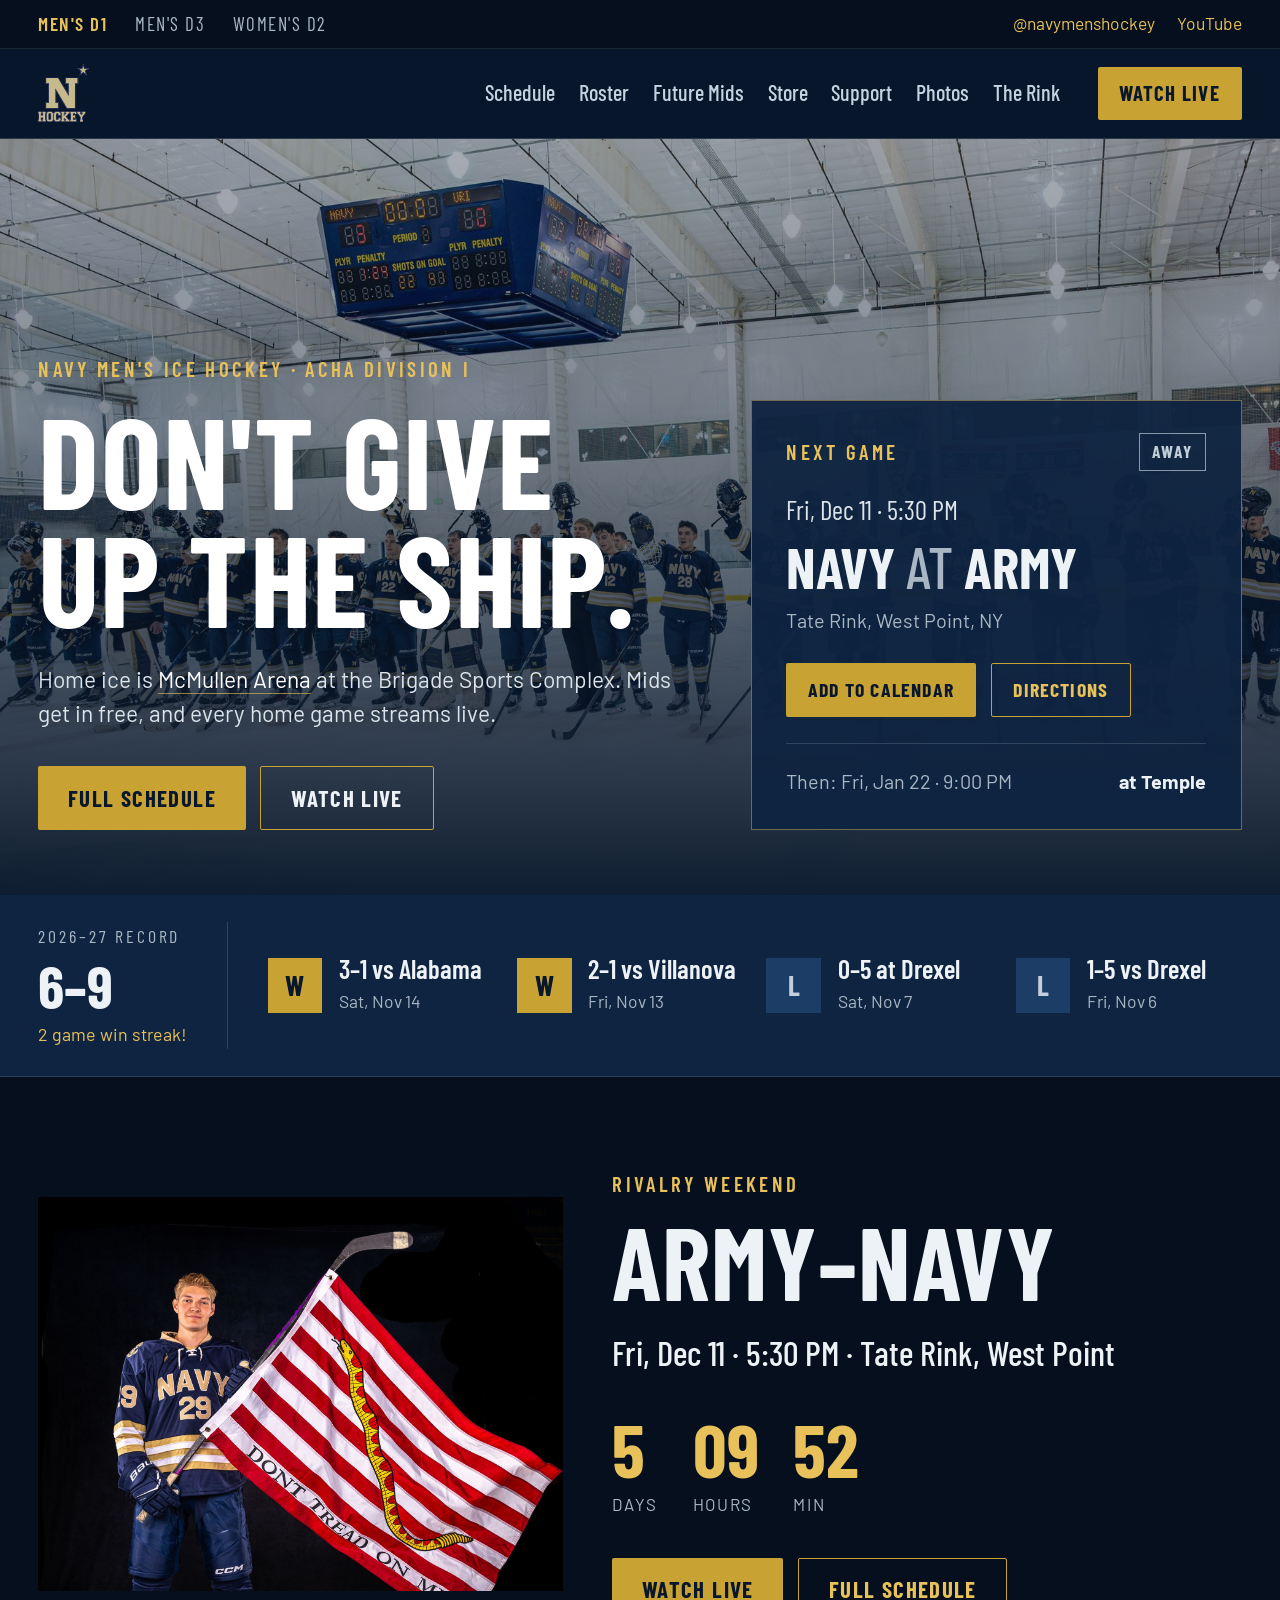
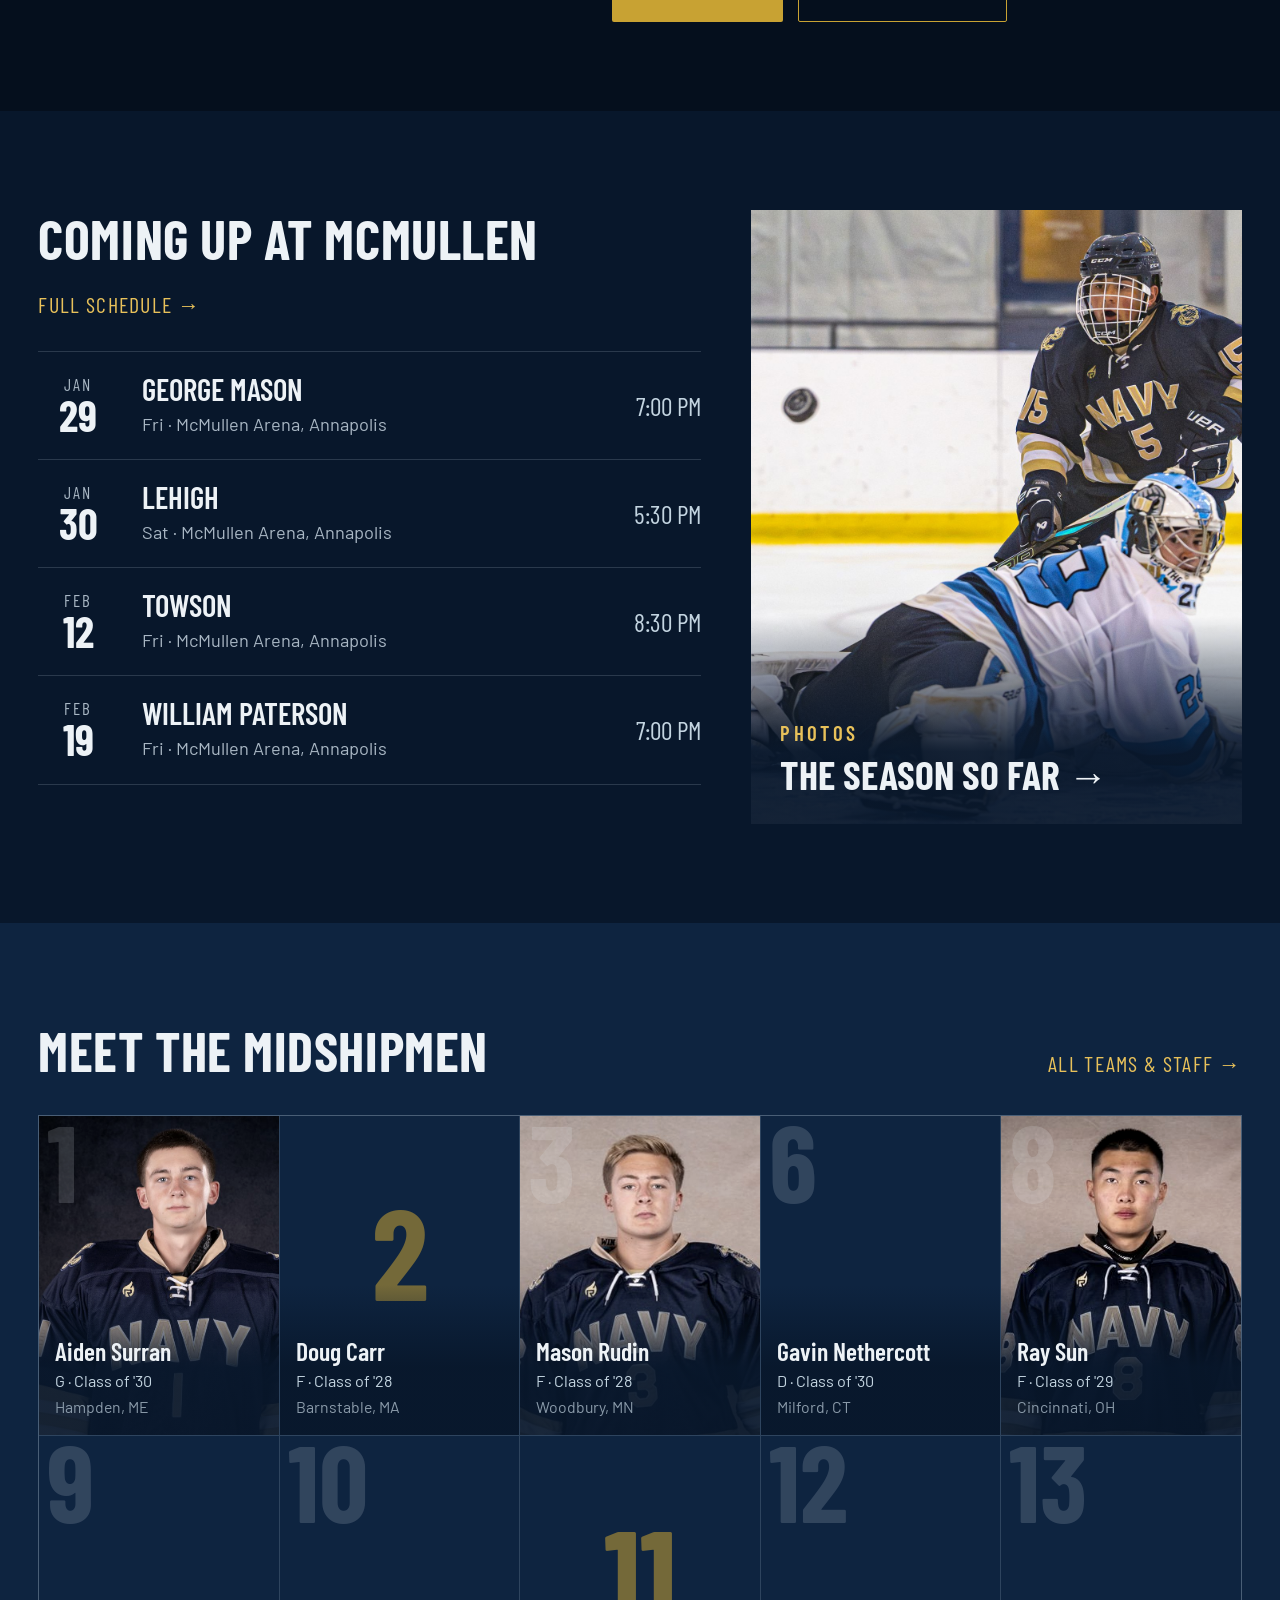
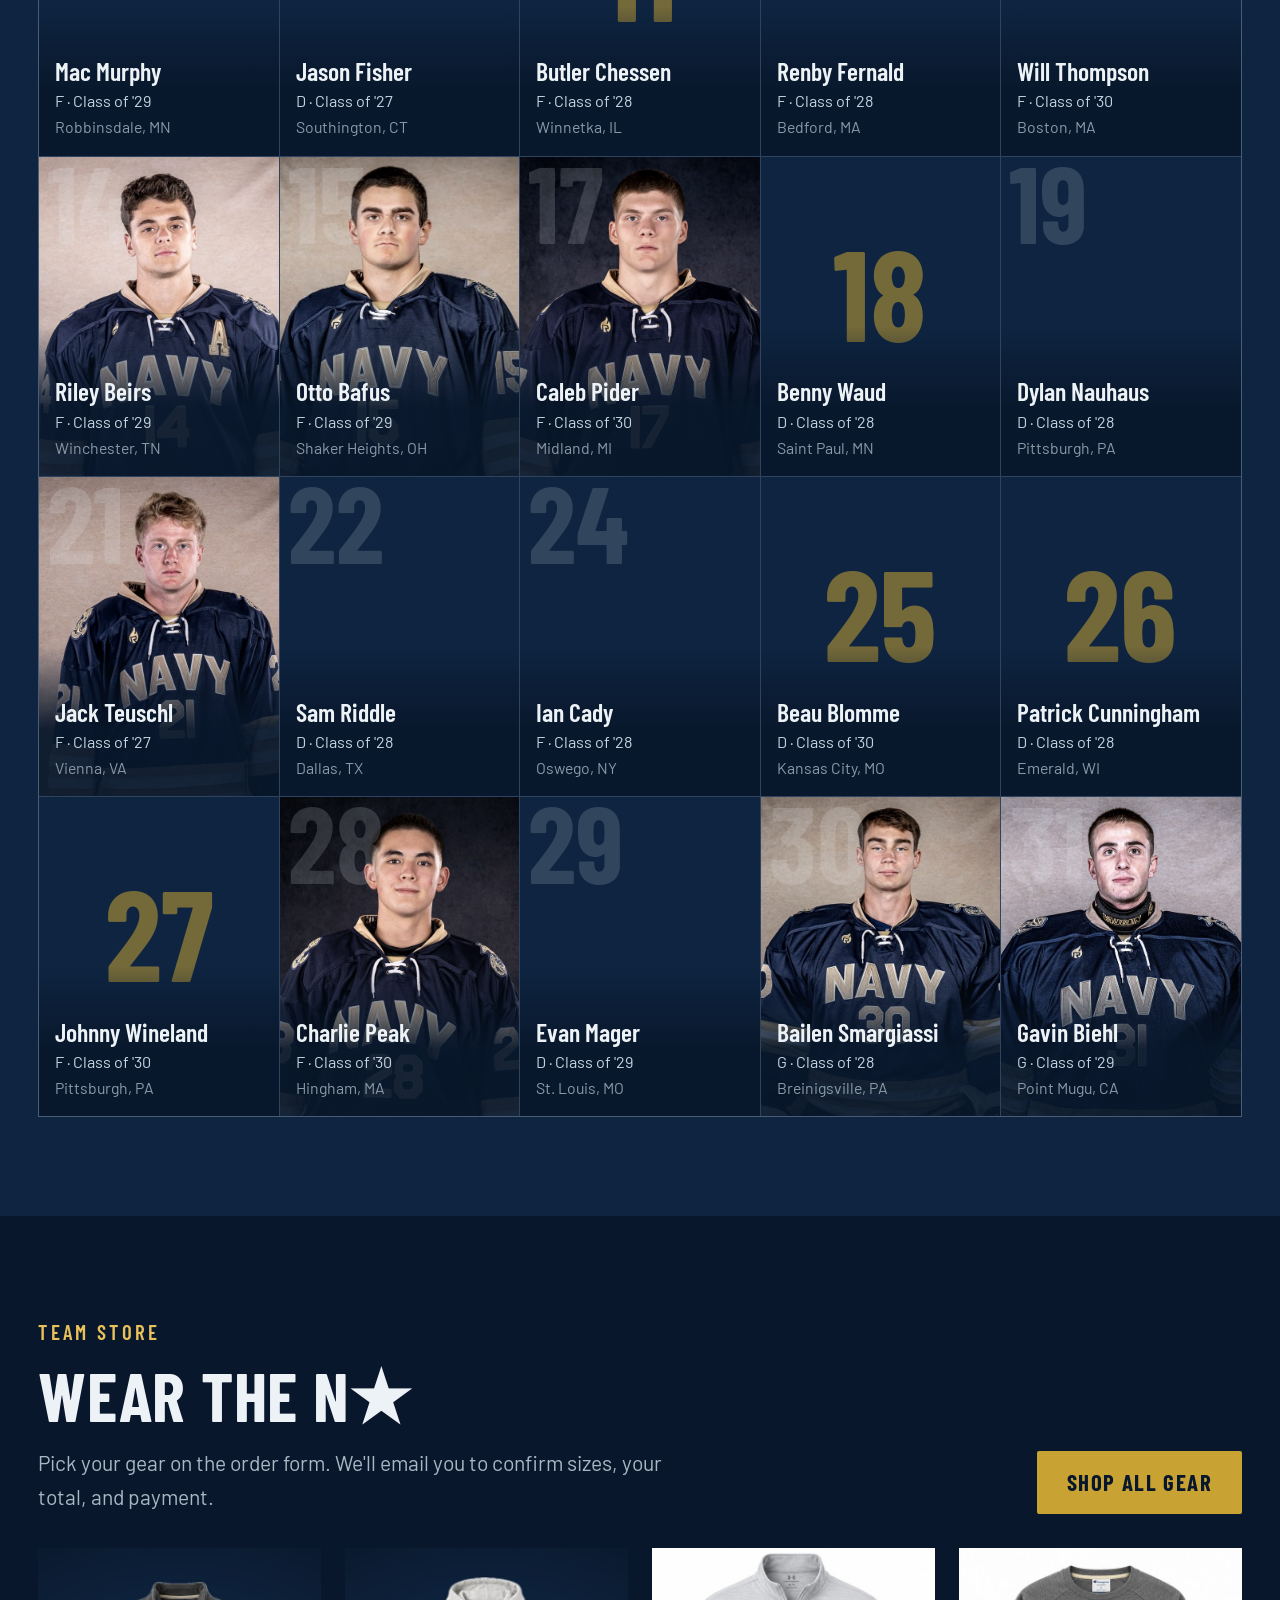
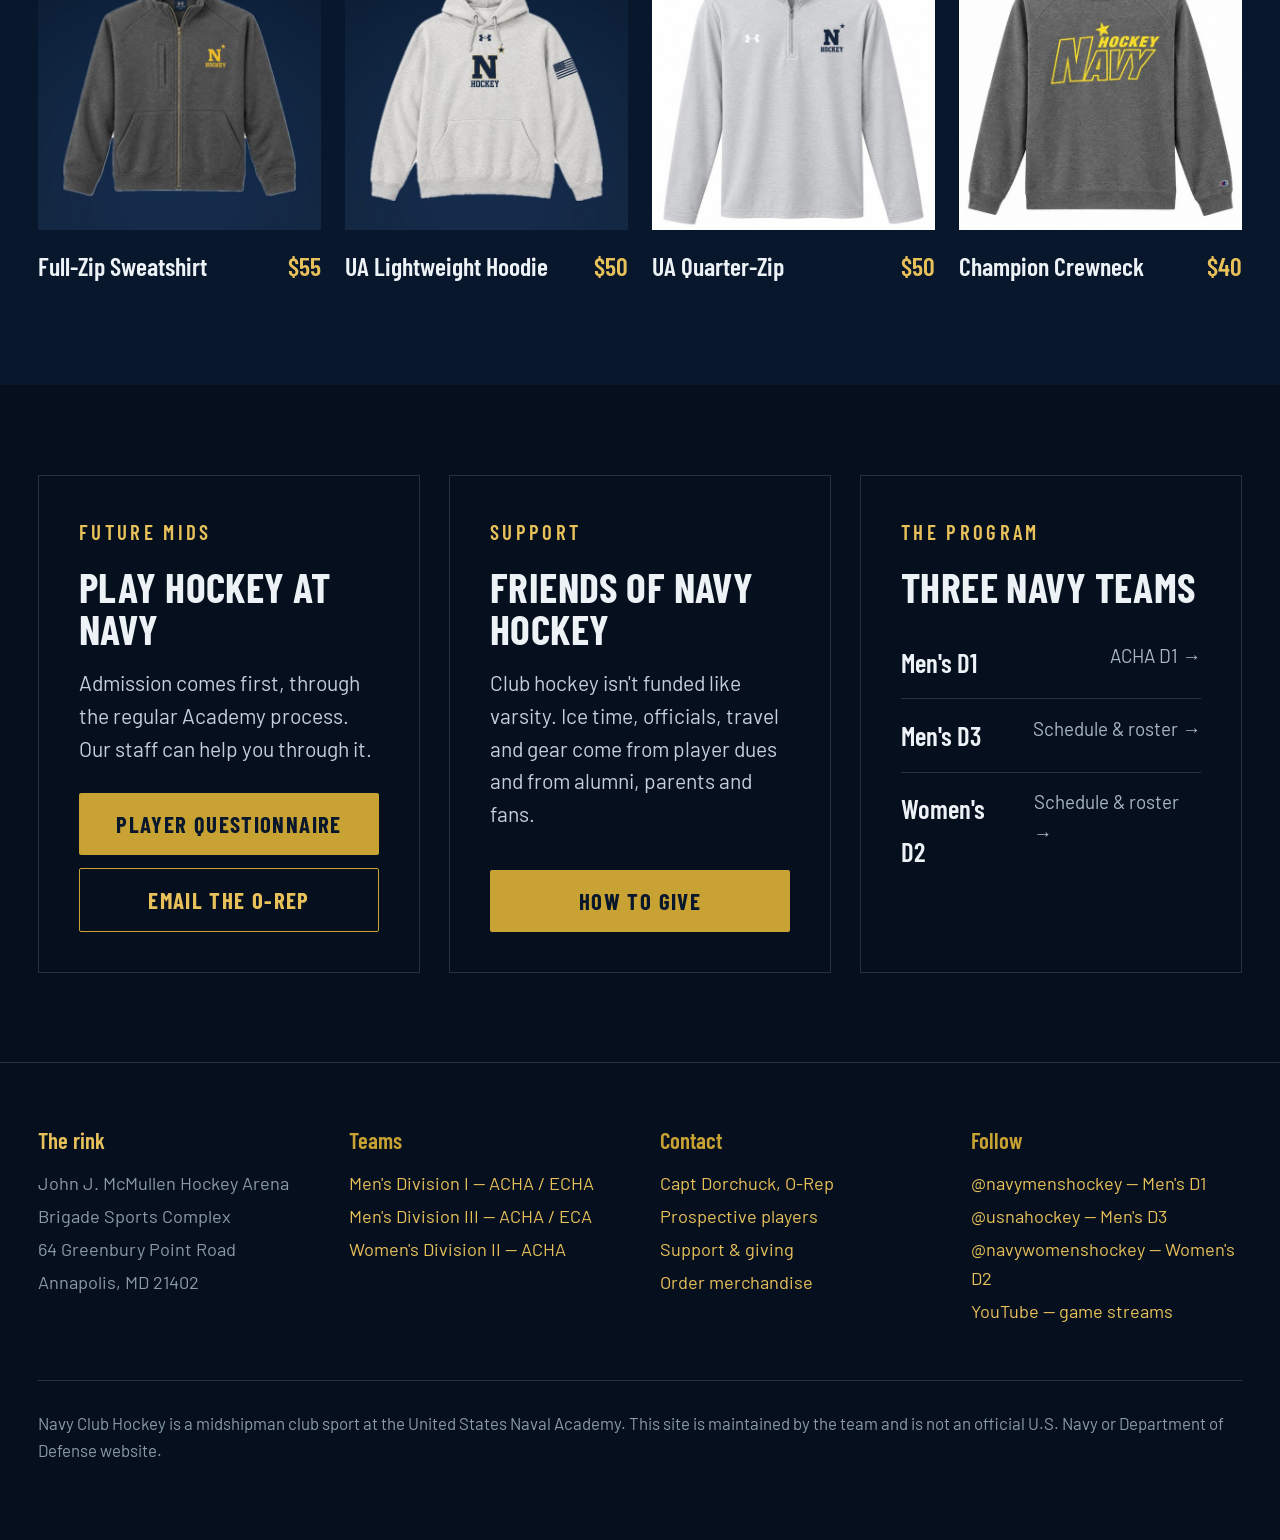
==== commit 93d51900: "Rotating hero sayings, Rink page, colorful schedule, full D1 roster on home, bigger scale - Hero rot" ====
--- a/index.html
+++ b/index.html
@@ -16,8 +16,9 @@
 <!--
   HOMEPAGE. Almost everything here fills itself in from js/data.js:
   next game, record, last four results, Army–Navy countdown (any game with
-  marquee:true), upcoming home games, four random D1 players, four store items.
-  The only hand-set things are the three photos and the headline copy.
+  marquee:true), upcoming home games, the full D1 roster, four store items,
+  and the rotating headline (HERO_SAYINGS).
+  The only hand-set things are the three photos and the intro line.
 -->
 <div id="site-header"></div>
 
@@ -30,8 +31,8 @@
       <div class="h-split">
         <div>
           <div class="kicker">Navy Men's Ice Hockey · ACHA Division I</div>
-          <h1>Stay out of<br>our house.</h1>
-          <p class="lead">Home ice is McMullen Arena at the Brigade Sports Complex. Mids get in free, and every home game streams live.</p>
+          <h1 id="hero-say" aria-live="off">Don't give up the ship.</h1>
+          <p class="lead">Home ice is <a href="rink.html">McMullen Arena</a> at the Brigade Sports Complex. Mids get in free, and every home game streams live.</p>
           <div class="btn-row">
             <a class="btn btn-lg" href="schedule.html">Full schedule</a>
             <a class="btn btn-ghost btn-lg on-photo" data-live href="#">Watch live</a>
@@ -68,7 +69,7 @@
           <div class="when" id="rv-when"></div>
           <div class="countdown" id="cd" aria-live="off"></div>
           <div class="btn-row">
-            <a class="btn btn-lg" data-live href="#">Watch live</a>
+            <a class="btn btn-lg" id="rv-watch" data-live href="#">Watch live</a>
             <a class="btn btn-ghost btn-lg" href="schedule.html">Full schedule</a>
           </div>
         </div>
@@ -103,9 +104,9 @@
     <div class="shell">
       <div class="h-head">
         <h2>Meet the Midshipmen</h2>
-        <a class="more" href="roster.html">Full D1 roster →</a>
+        <a class="more" href="roster.html">All teams &amp; staff →</a>
       </div>
-      <div class="g4" id="spot"></div>
+      <div class="wall" id="home-wall" style="margin-top:1.75rem"></div>
     </div>
   </section>
 
--- a/css/site.css
+++ b/css/site.css
@@ -14,10 +14,14 @@
   --rink:#C3D4E0;
   --slate:#8A9AA9;
   --line:rgba(195,212,224,.18);
-  --shell:min(1180px, 92vw);
+  --shell:min(84rem, 94vw);
 }
 
 *{box-sizing:border-box}
+/* The whole site scales with the screen: ~16px on small laptops/phones,
+   growing to ~22px on a 1440 display and capped at 24px. Everything is
+   sized in rem, so this one line sets the overall zoom. */
+html{font-size:clamp(16px, calc(1.36vw + 2.4px), 24px)}
 html{scroll-behavior:smooth}
 @media (prefers-reduced-motion:reduce){html{scroll-behavior:auto}*{animation:none!important;transition:none!important}}
 
@@ -26,7 +30,7 @@
   background:var(--navy-900);
   color:var(--ice);
   font-family:"Barlow",-apple-system,BlinkMacSystemFont,"Segoe UI",Roboto,sans-serif;
-  font-size:17px;
+  font-size:1.0625rem;
   line-height:1.6;
   -webkit-font-smoothing:antialiased;
 }
@@ -45,7 +49,7 @@
   backdrop-filter:blur(8px);
   border-bottom:1px solid var(--line);
 }
-.topbar .shell{display:flex;align-items:center;gap:1.5rem;height:64px}
+.topbar .shell{display:flex;align-items:center;gap:1.5rem;height:4rem}
 .mark{display:flex;align-items:center;height:100%;padding:.5rem 0}
 .mark:hover{text-decoration:none}
 .mark .logo{height:100%;width:auto;flex:none}
@@ -61,10 +65,10 @@
 .topnav a{color:var(--rink)}
 .topnav a:hover{color:var(--gold-lt);text-decoration:none}
 .navtoggle{display:none;margin-left:auto;background:none;border:1px solid var(--line);color:var(--ice);border-radius:3px;padding:.4rem .7rem;font:inherit}
-@media (max-width:780px){
+@media (max-width:1200px){
   .navtoggle{display:block}
   .topnav{
-    position:absolute;top:64px;left:0;right:0;margin:0;
+    position:absolute;top:4.5rem;left:0;right:0;margin:0;
     flex-direction:column;gap:0;
     background:var(--navy-800);border-bottom:1px solid var(--line);
   }
@@ -103,7 +107,7 @@
 .ledger{border-top:1px solid var(--line)}
 .game{
   display:grid;
-  grid-template-columns:88px 1fr auto;
+  grid-template-columns:5.5rem 1fr auto;
   gap:0 1.4rem;align-items:center;
   padding:1rem 0;border-bottom:1px solid var(--line);
 }
@@ -141,14 +145,14 @@
 .g-right .l{color:var(--slate)}
 .g-right .time{color:var(--rink)}
 @media (max-width:620px){
-  .game{grid-template-columns:70px 1fr;row-gap:.35rem}
+  .game{grid-template-columns:4.4rem 1fr;row-gap:.35rem}
   .g-right{grid-column:2;text-align:left;font-size:1.15rem}
 }
 
 /* ---------- roster wall ---------- */
 .wall{
   display:grid;
-  grid-template-columns:repeat(auto-fill,minmax(190px,1fr));
+  grid-template-columns:repeat(auto-fill,minmax(11.5rem,1fr));
   gap:1px;background:var(--line);border:1px solid var(--line);
 }
 .player{position:relative;background:var(--navy-800);aspect-ratio:3/4;overflow:hidden;display:block;color:inherit;text-decoration:none}
@@ -206,7 +210,7 @@
 .cap-count{margin-left:auto;flex:none;font-family:"Barlow Condensed",sans-serif;font-size:1.15rem;color:var(--gold)}
 .arrow{
   position:absolute;top:50%;transform:translateY(-50%);
-  width:46px;height:64px;display:grid;place-items:center;
+  width:2.9rem;height:4rem;display:grid;place-items:center;
   background:rgba(8,23,43,.55);border:1px solid var(--line);
   color:var(--ice);cursor:pointer;font-size:1.4rem;line-height:1;
 }
@@ -215,7 +219,7 @@
 .arrow.next{right:0}
 .thumbs{display:flex;gap:8px;margin-top:8px;overflow-x:auto;padding-bottom:4px}
 .thumbs button{
-  flex:none;width:118px;aspect-ratio:16/9;padding:0;cursor:pointer;
+  flex:none;width:7.4rem;aspect-ratio:16/9;padding:0;cursor:pointer;
   border:1px solid var(--line);background:var(--navy-800);opacity:.5;
 }
 .thumbs button img{width:100%;height:100%;object-fit:cover}
@@ -234,7 +238,7 @@
 /* ---------- merch ---------- */
 /* Merch uses the roster's .wall grid verbatim. The only override is a
    slightly larger minimum track, since there are ~12 items, not 25. */
-.wall-merch{grid-template-columns:repeat(auto-fill,minmax(215px,1fr))}
+.wall-merch{grid-template-columns:repeat(auto-fill,minmax(13.5rem,1fr))}
 .item{position:relative;background:var(--navy-800);display:block;color:inherit;text-decoration:none}
 .item:hover{text-decoration:none}
 .item::after{content:"";position:absolute;inset:0;box-shadow:inset 0 0 0 0 var(--gold);transition:box-shadow .15s;pointer-events:none}
@@ -358,7 +362,7 @@
 
 /* ---------- footer ---------- */
 footer{background:#050F1D;padding:3rem 0;border-top:1px solid var(--line)}
-.foot{display:grid;grid-template-columns:repeat(auto-fit,minmax(210px,1fr));gap:2rem}
+.foot{display:grid;grid-template-columns:repeat(auto-fit,minmax(13rem,1fr));gap:2rem}
 .foot h4{font-family:"Barlow Condensed",sans-serif;font-size:1.15rem;color:var(--gold);margin:0 0 .5rem;font-weight:600}
 .foot p,.foot li{color:var(--slate);font-size:.92rem;margin:.2rem 0}
 .foot ul{list-style:none;padding:0;margin:0}
@@ -368,26 +372,26 @@
    MULTI-PAGE SHELL (header, program bar, page banners)
    ============================================================ */
 .progbar{background:#050F1D;border-bottom:1px solid rgba(195,212,224,.12)}
-.progbar .shell{display:flex;align-items:center;justify-content:space-between;gap:1rem;min-height:38px;flex-wrap:wrap}
+.progbar .shell{display:flex;align-items:center;justify-content:space-between;gap:1rem;min-height:2.4rem;flex-wrap:wrap}
 .progbar nav{display:flex;gap:1.4rem;font-family:"Barlow Condensed",sans-serif;font-size:.95rem;letter-spacing:.08em;text-transform:uppercase}
 .progbar nav a{color:#A9B7C4}
 .progbar nav a[aria-current="true"]{color:var(--gold-lt);font-weight:600}
 .progbar .social{display:flex;gap:1.1rem;font-size:.88rem}
 @media (max-width:620px){.progbar .social{display:none}}
 
-.topbar .shell{height:72px}
+.topbar .shell{height:4.5rem}
 .mark{gap:.8rem}
-.mark img{height:46px;width:auto}
+.mark img{height:2.9rem;width:auto}
 .mark-text{font-family:"Barlow Condensed",sans-serif;line-height:1}
 .mark-text b{display:block;font-size:1.45rem;font-weight:700;color:var(--ice);letter-spacing:.04em}
 .mark-text small{display:block;font-size:.72rem;color:#A9B7C4;letter-spacing:.14em;margin-top:.2rem}
 @media (max-width:420px){.mark-text small{display:none}}
 .topnav a[aria-current="page"]{color:var(--gold-lt)}
 .topbar .btn-live{margin:0 0 0 .4rem;padding:.5rem 1.1rem;font-size:1.05rem;letter-spacing:.06em;text-transform:uppercase}
-@media (max-width:780px){
+@media (max-width:1200px){
   .topbar .btn-live{margin-left:auto}
   .navtoggle{margin-left:.5rem}
-  .topnav{top:72px}
+  .topnav{top:4.5rem}
 }
 
 .pagehead{position:relative;padding:clamp(3rem,8vw,5rem) 0 clamp(1.5rem,4vw,2.5rem);border-top:none;
@@ -398,7 +402,7 @@
 .pagehead + section{border-top:none;padding-top:1rem}
 
 /* buttons: shared sizes for the new layouts */
-.btn-lg{min-height:48px;display:inline-flex;align-items:center;justify-content:center;margin-top:0;
+.btn-lg{min-height:3rem;display:inline-flex;align-items:center;justify-content:center;margin-top:0;
   text-transform:uppercase;letter-spacing:.06em;font-size:1.15rem;padding:.65rem 1.5rem}
 .btn-row{display:flex;flex-wrap:wrap;gap:.75rem}
 .btn-ghost.on-photo{color:var(--ice);border-color:var(--gold)}
@@ -408,7 +412,7 @@
    HOME
    ============================================================ */
 .home section{border-top:none}
-.h-hero{position:relative;min-height:min(84vh,680px);display:flex;align-items:flex-end;overflow:hidden;padding:0}
+.h-hero{position:relative;min-height:min(84vh,42rem);display:flex;align-items:flex-end;overflow:hidden;padding:0}
 .h-hero > img{position:absolute;inset:0;width:100%;height:100%;object-fit:cover;object-position:center 40%}
 .h-hero::after{content:"";position:absolute;inset:0;
   background:linear-gradient(180deg, rgba(8,23,43,.35) 0%, rgba(8,23,43,.55) 45%, rgba(8,23,43,.97) 100%)}
@@ -427,7 +431,7 @@
 .ng-vs span{color:#A9B7C4;font-weight:500}
 .ng-where{color:#A9B7C4;margin-top:.5rem;font-size:1rem}
 .ng-card .btn-row{margin-top:1.3rem}
-.ng-card .btn-lg{font-size:1rem;min-height:44px;padding:.5rem 1.1rem}
+.ng-card .btn-lg{font-size:1rem;min-height:2.75rem;padding:.5rem 1.1rem}
 .ng-then{margin-top:1.3rem;padding-top:1.1rem;border-top:1px solid var(--line);display:flex;justify-content:space-between;gap:1rem;font-size:1rem}
 .ng-then span:first-child{color:#A9B7C4}
 
@@ -439,7 +443,7 @@
 .rec .streak{font-size:.9rem;color:var(--gold-lt);margin-top:.25rem}
 .lastn{flex:1 1 560px;min-width:0;display:grid;grid-template-columns:repeat(4,minmax(0,1fr));gap:1.2rem}
 .res{display:flex;gap:.85rem;align-items:center;min-width:0}
-.res .chip{width:44px;height:44px;flex:none;display:grid;place-items:center;font-family:"Barlow Condensed",sans-serif;font-size:1.4rem;font-weight:700}
+.res .chip{width:2.75rem;height:2.75rem;flex:none;display:grid;place-items:center;font-family:"Barlow Condensed",sans-serif;font-size:1.4rem;font-weight:700}
 .res .chip.w{background:var(--gold);color:var(--navy-900)}
 .res .chip.l{background:var(--navy-600);color:#C3CFDA}
 .res b{display:block;font-family:"Barlow Condensed",sans-serif;font-size:1.35rem;font-weight:600;line-height:1.1;white-space:nowrap;overflow:hidden;text-overflow:ellipsis}
@@ -468,7 +472,7 @@
 @media (max-width:900px){.h-two{grid-template-columns:1fr}}
 .upc{margin-top:1.5rem;border-top:1px solid var(--line)}
 .upc-row{display:flex;align-items:center;gap:1.25rem;padding:1rem 0;border-bottom:1px solid var(--line)}
-.upc-date{width:64px;flex:none;text-align:center;font-family:"Barlow Condensed",sans-serif;line-height:1}
+.upc-date{width:4rem;flex:none;text-align:center;font-family:"Barlow Condensed",sans-serif;line-height:1}
 .upc-date small{display:block;font-size:.85rem;color:#A9B7C4;letter-spacing:.12em}
 .upc-date b{font-size:2.2rem;font-weight:700}
 .upc-mid{flex:1 1 auto;min-width:0}
@@ -526,7 +530,66 @@
   .topbar .btn-live{padding:.45rem .8rem;font-size:.95rem}
   .h-hero .btn-row .btn{flex:1 1 auto}
 }
-@media (max-width:780px){
+@media (max-width:1200px){
   .topbar .btn-live{order:1;margin-left:auto}
   .navtoggle{order:2;margin-left:.5rem}
 }
+
+/* rotating hero headline: fixed two-line box so the page doesn't jump */
+#hero-say{min-height:1.84em;transition:opacity .45s ease, transform .45s ease}
+#hero-say.out{opacity:0;transform:translateY(.15em)}
+.h-hero .lead a{color:#fff;border-bottom:1px solid rgba(232,193,90,.6)}
+.h-hero .lead a:hover{color:var(--gold-lt);text-decoration:none}
+
+/* ---------- schedule, with more color ---------- */
+.s-sum{display:grid;grid-template-columns:repeat(4,minmax(0,1fr));gap:1px;background:var(--line);border:1px solid var(--line);margin-bottom:2rem}
+.s-sum div{background:var(--navy-800);padding:.9rem 1.1rem}
+.s-sum small{display:block;font-family:"Barlow Condensed",sans-serif;font-size:.85rem;letter-spacing:.14em;text-transform:uppercase;color:#A9B7C4}
+.s-sum b{font-family:"Barlow Condensed",sans-serif;font-size:1.9rem;font-weight:700;line-height:1.1}
+.s-sum .s-streak.w{background:var(--gold)}
+.s-sum .s-streak.w small,.s-sum .s-streak.w b{color:var(--navy-900)}
+.s-sum .s-streak b{font-size:1.45rem}
+@media (max-width:620px){.s-sum{grid-template-columns:repeat(2,minmax(0,1fr))}}
+
+.g-month{font-family:"Barlow Condensed",sans-serif;font-size:1.05rem;font-weight:600;letter-spacing:.16em;text-transform:uppercase;
+  color:var(--gold-lt);padding:1.6rem 0 .55rem;border-bottom:2px solid var(--gold)}
+.ledger{border-top:none}
+.game{padding-left:.9rem;padding-right:.9rem;margin:0}
+.game.is-home{background:linear-gradient(90deg, rgba(200,162,51,.10), rgba(200,162,51,0) 70%)}
+.game.is-away{background:rgba(27,61,102,.18)}
+.game.is-home .g-date{color:var(--gold-lt)}
+.game.is-away .g-date{color:#9FB6CF}
+.game.is-l .g-opp,.game.is-l .g-loc{opacity:.75}
+.g-at{color:#A9B7C4;font-weight:500;font-size:.8em}
+.g-right{display:flex;align-items:center;justify-content:flex-end;gap:.6rem}
+.g-chip{display:inline-grid;place-items:center;width:2.1rem;height:2.1rem;font-weight:700;font-size:1.15rem}
+.g-chip.w{background:var(--gold);color:var(--navy-900)}
+.g-chip.l{background:var(--navy-600);color:#C3CFDA}
+.g-score{font-size:1.45rem;font-weight:600}
+.game.is-w .g-score{color:var(--gold-lt)}
+.game.is-l .g-score{color:#A9B7C4}
+.g-watch{font-family:"Barlow",sans-serif;font-size:.8rem;font-weight:600;letter-spacing:.06em;text-transform:uppercase;
+  border:1px solid var(--gold);color:var(--gold-lt);padding:.3rem .6rem}
+.g-watch:hover{background:var(--gold);color:var(--navy-900);text-decoration:none}
+.game.is-next{background:linear-gradient(90deg, rgba(200,162,51,.28), rgba(200,162,51,.06) 80%);box-shadow:inset 4px 0 0 var(--gold-lt)}
+.game.is-next .g-opp{font-size:1.75rem}
+.game.marquee{margin-left:0;padding-left:.9rem}
+@media (max-width:620px){
+  .g-right{justify-content:flex-start}
+  .game.marquee{margin-left:0;padding-left:.9rem}
+}
+
+/* ---------- the rink ---------- */
+.rink-grid{display:grid;grid-template-columns:minmax(0,1fr) minmax(0,1.1fr);gap:clamp(1.75rem,4vw,3rem);align-items:start}
+.rink-grid img{width:100%;aspect-ratio:4/3;object-fit:cover;border:1px solid var(--line)}
+.rink-grid h2{font-size:clamp(2rem,4.5vw,2.6rem);text-transform:uppercase}
+.rink-grid .lede{margin:.9rem 0 0}
+.rink-grid .lede a{border-bottom:1px solid rgba(232,193,90,.4)}
+@media (max-width:820px){.rink-grid{grid-template-columns:1fr}}
+
+.topnav a,.mark-text b,.mark-text small{white-space:nowrap}
+.topnav{gap:1.2rem}
+
+/* mid-width laptops: logo only, so the full menu fits */
+@media (min-width:1201px) and (max-width:1360px){.mark-text{display:none}}
+.mark{flex:none}
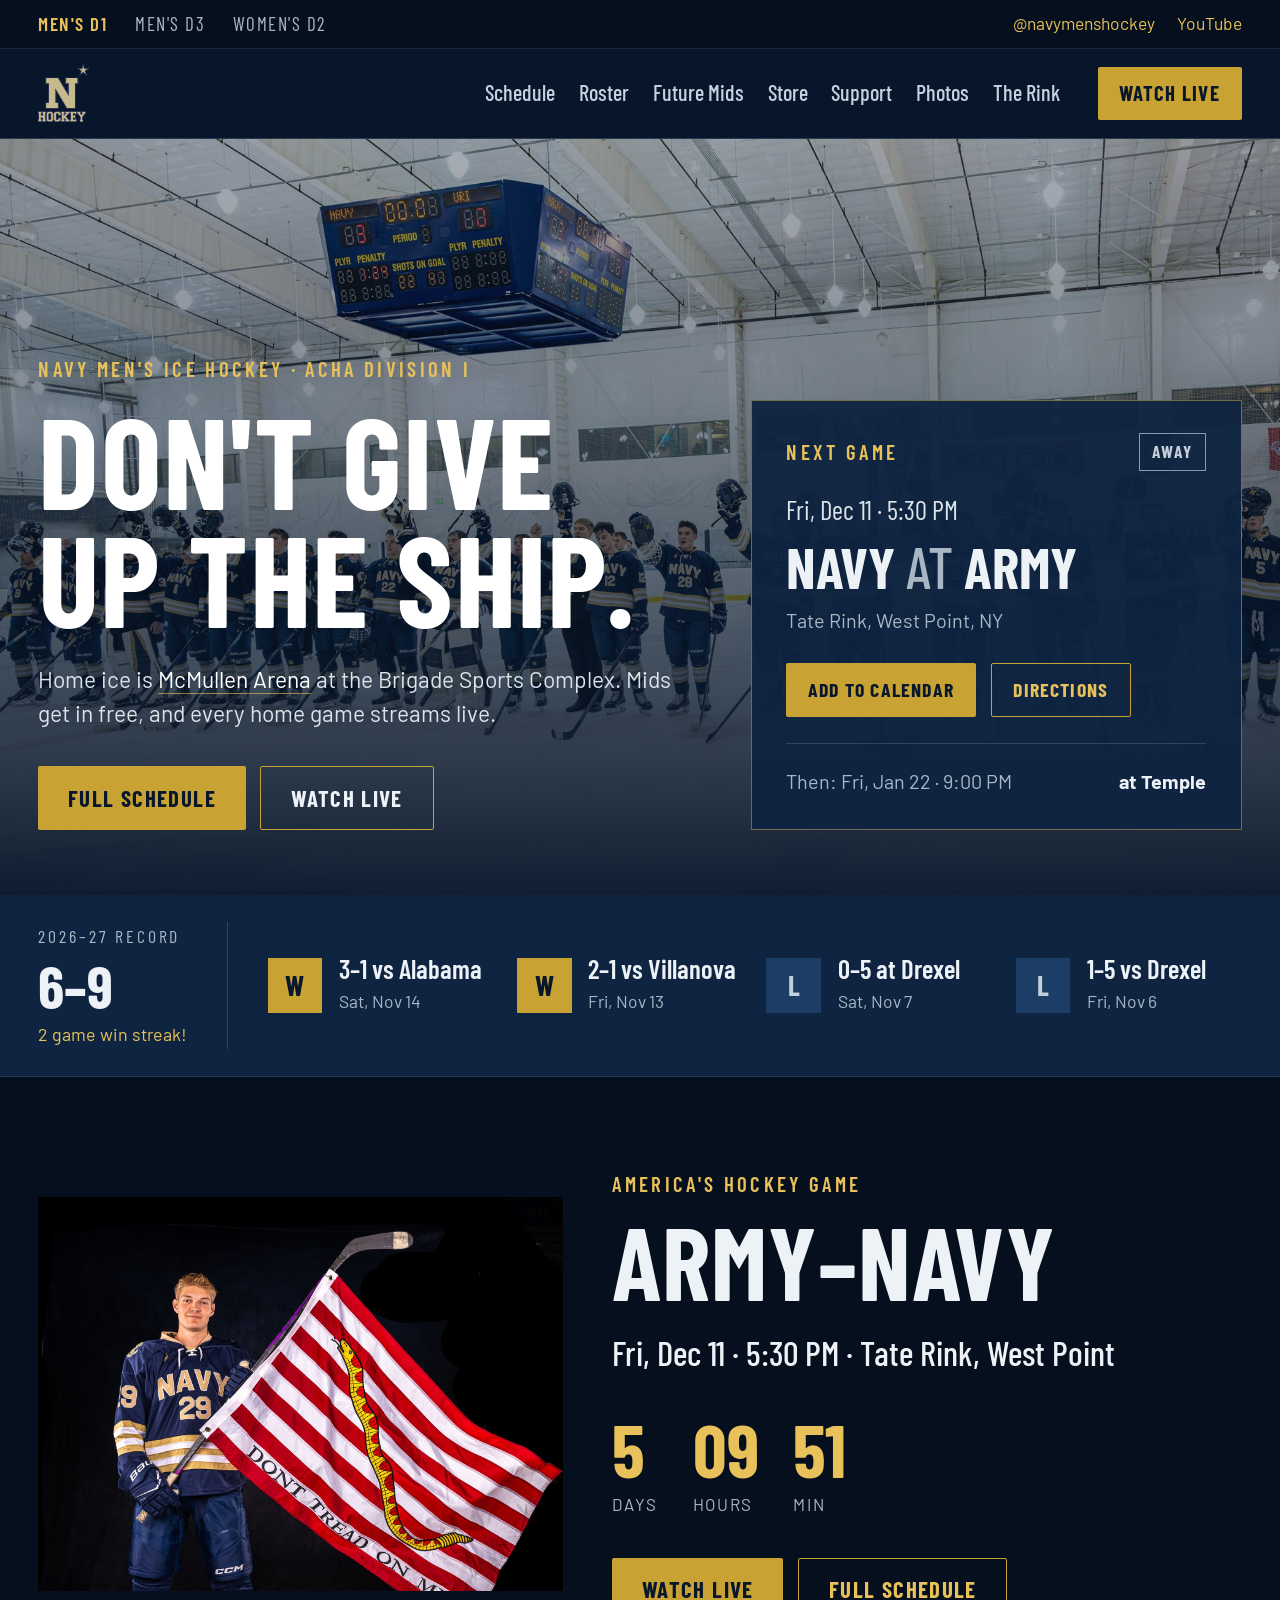
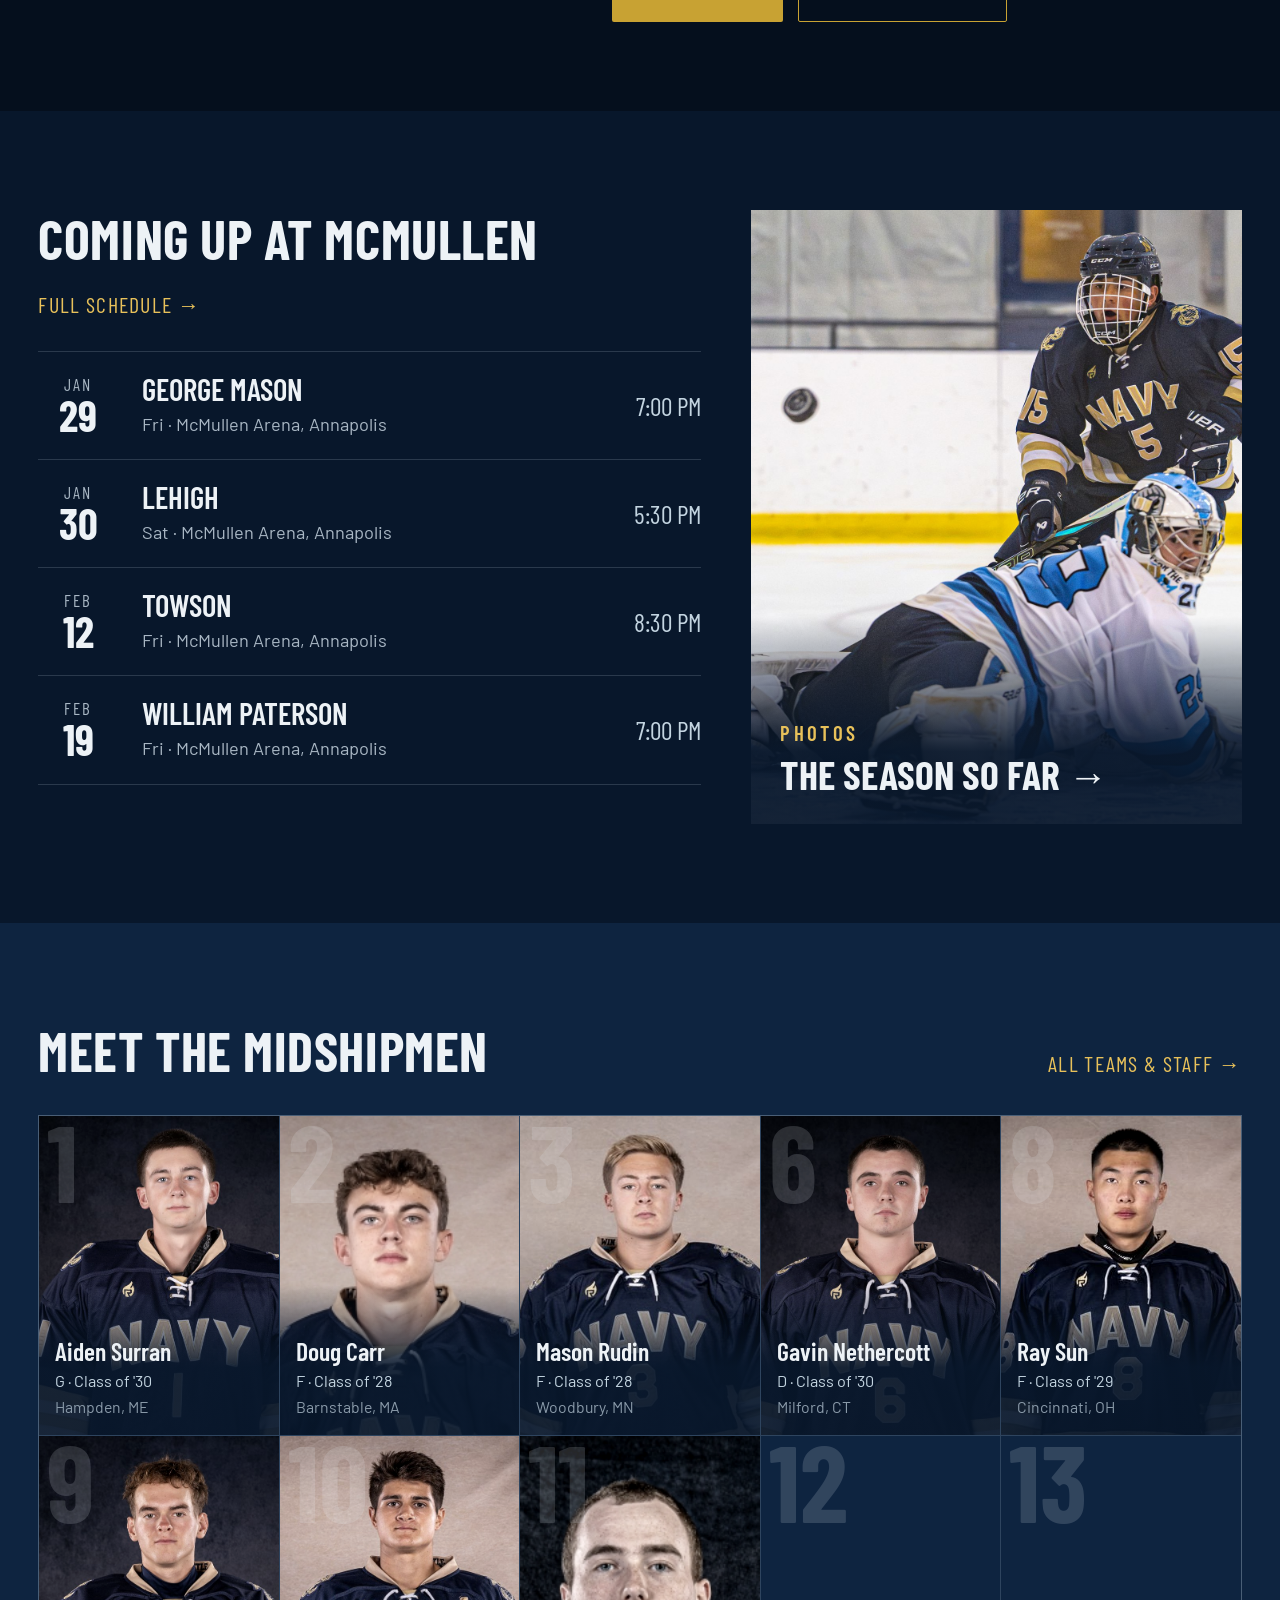
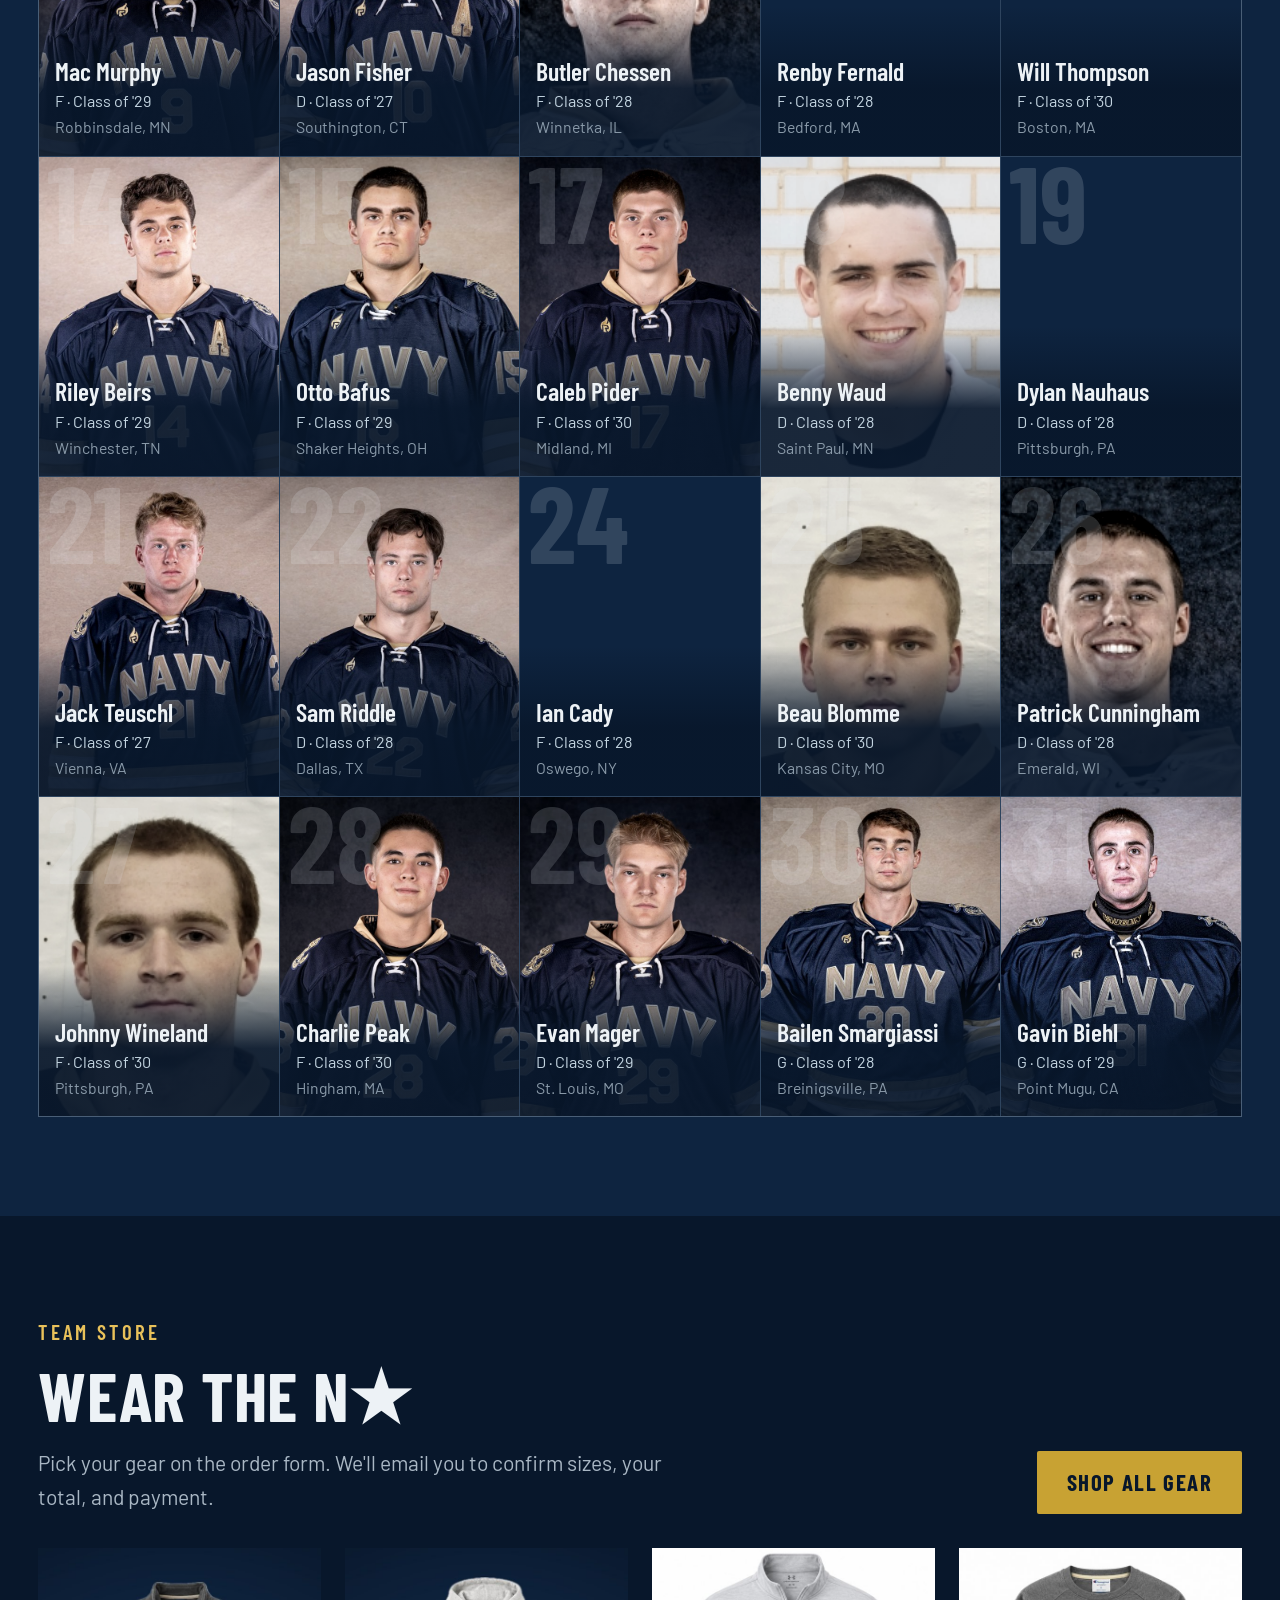
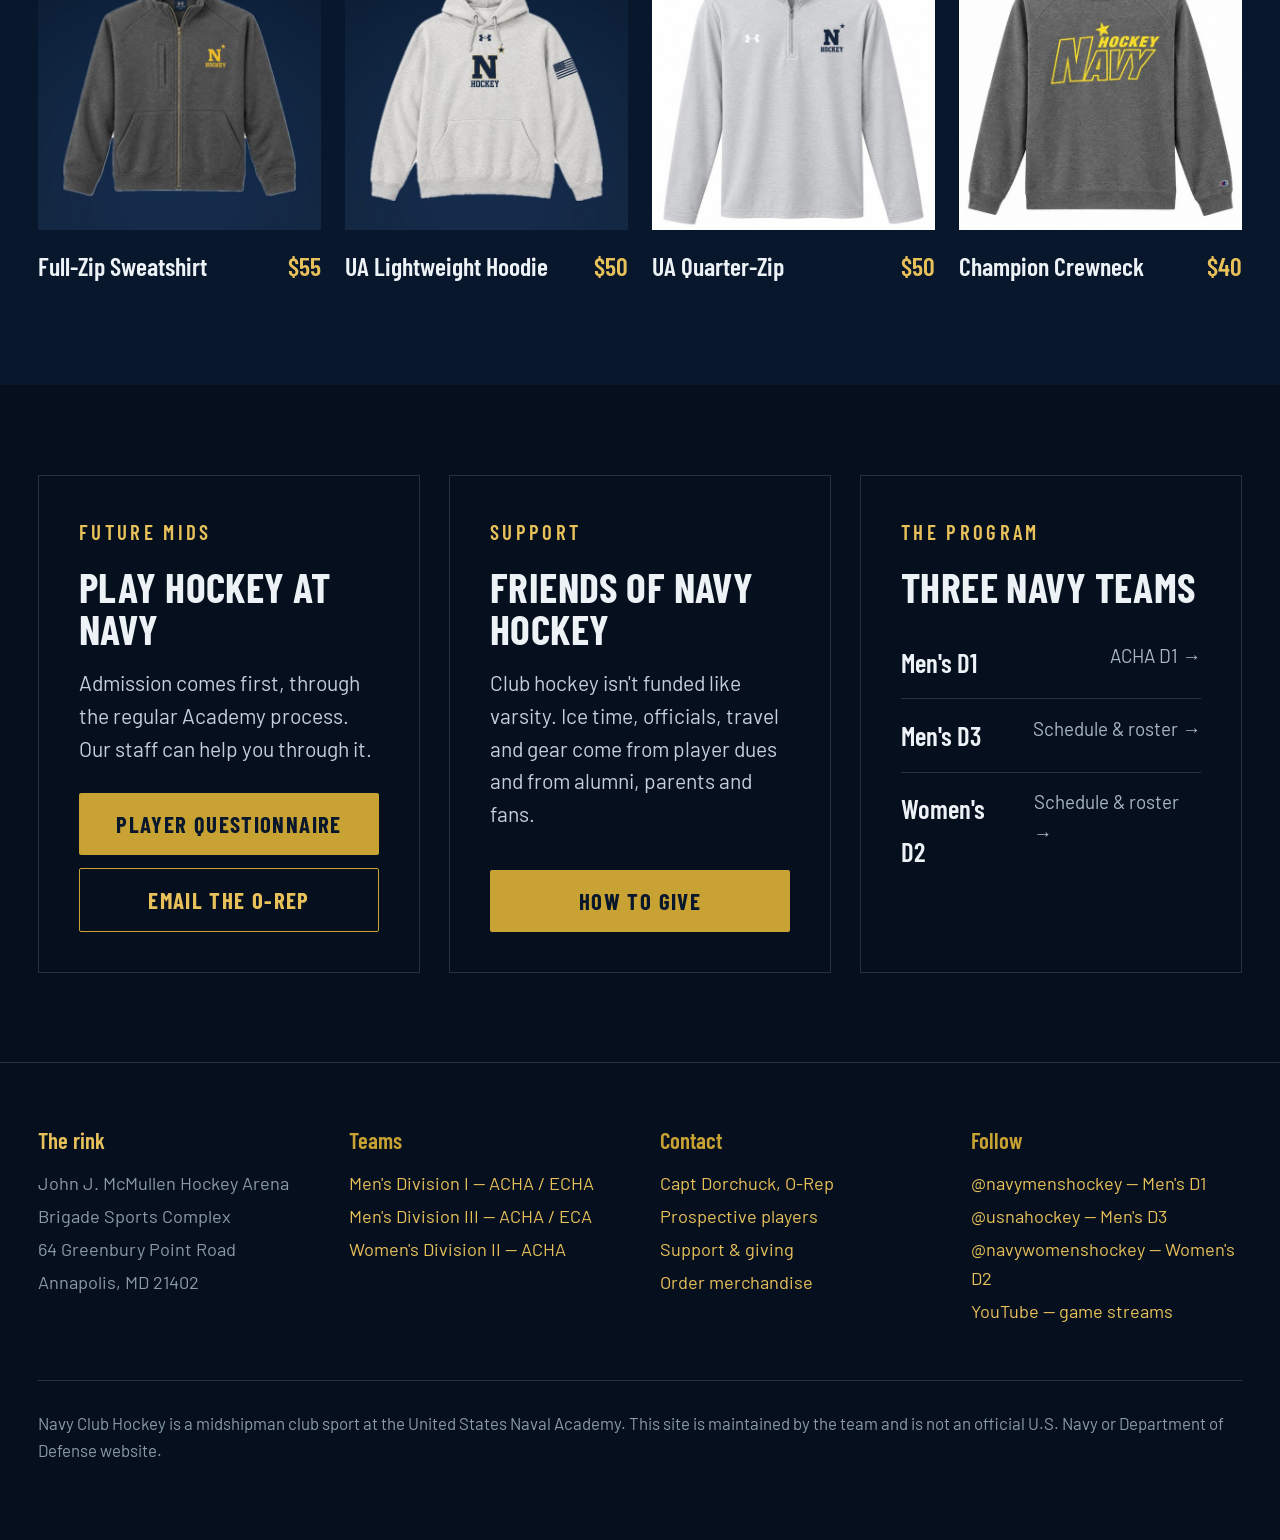
==== commit 5e868bd0: "Army-Navy kicker: America's Hockey Game Co-Authored-By: Claude Opus 5.5 <noreply@anthropic.com> Clau" ====
--- a/index.html
+++ b/index.html
@@ -64,7 +64,7 @@
       <div class="grid">
         <img src="img/gallery/mager_flag.jpg" alt="A Navy player holding the Don't Tread On Me flag" loading="lazy">
         <div>
-          <div class="kicker">Rivalry weekend</div>
+          <div class="kicker">America&#39;s Hockey Game</div>
           <h2 id="rv-title">Army–Navy</h2>
           <div class="when" id="rv-when"></div>
           <div class="countdown" id="cd" aria-live="off"></div>
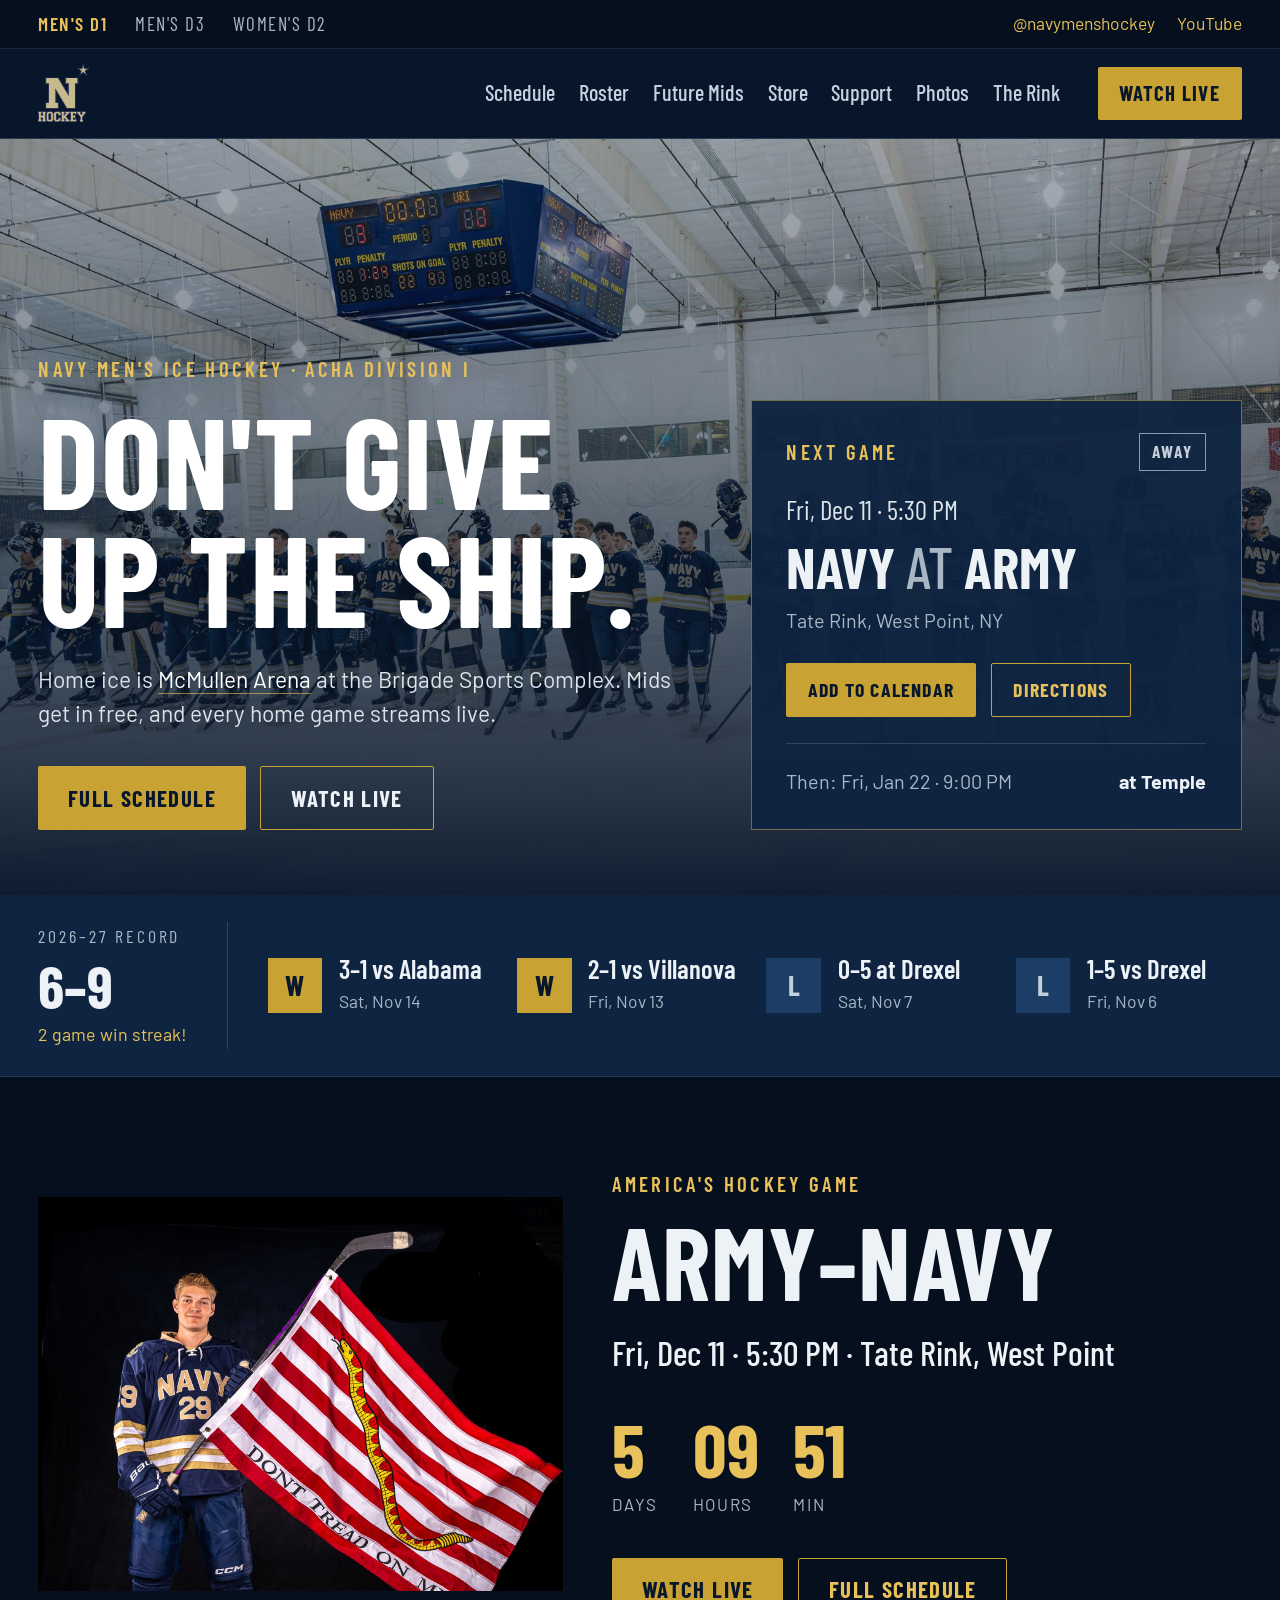
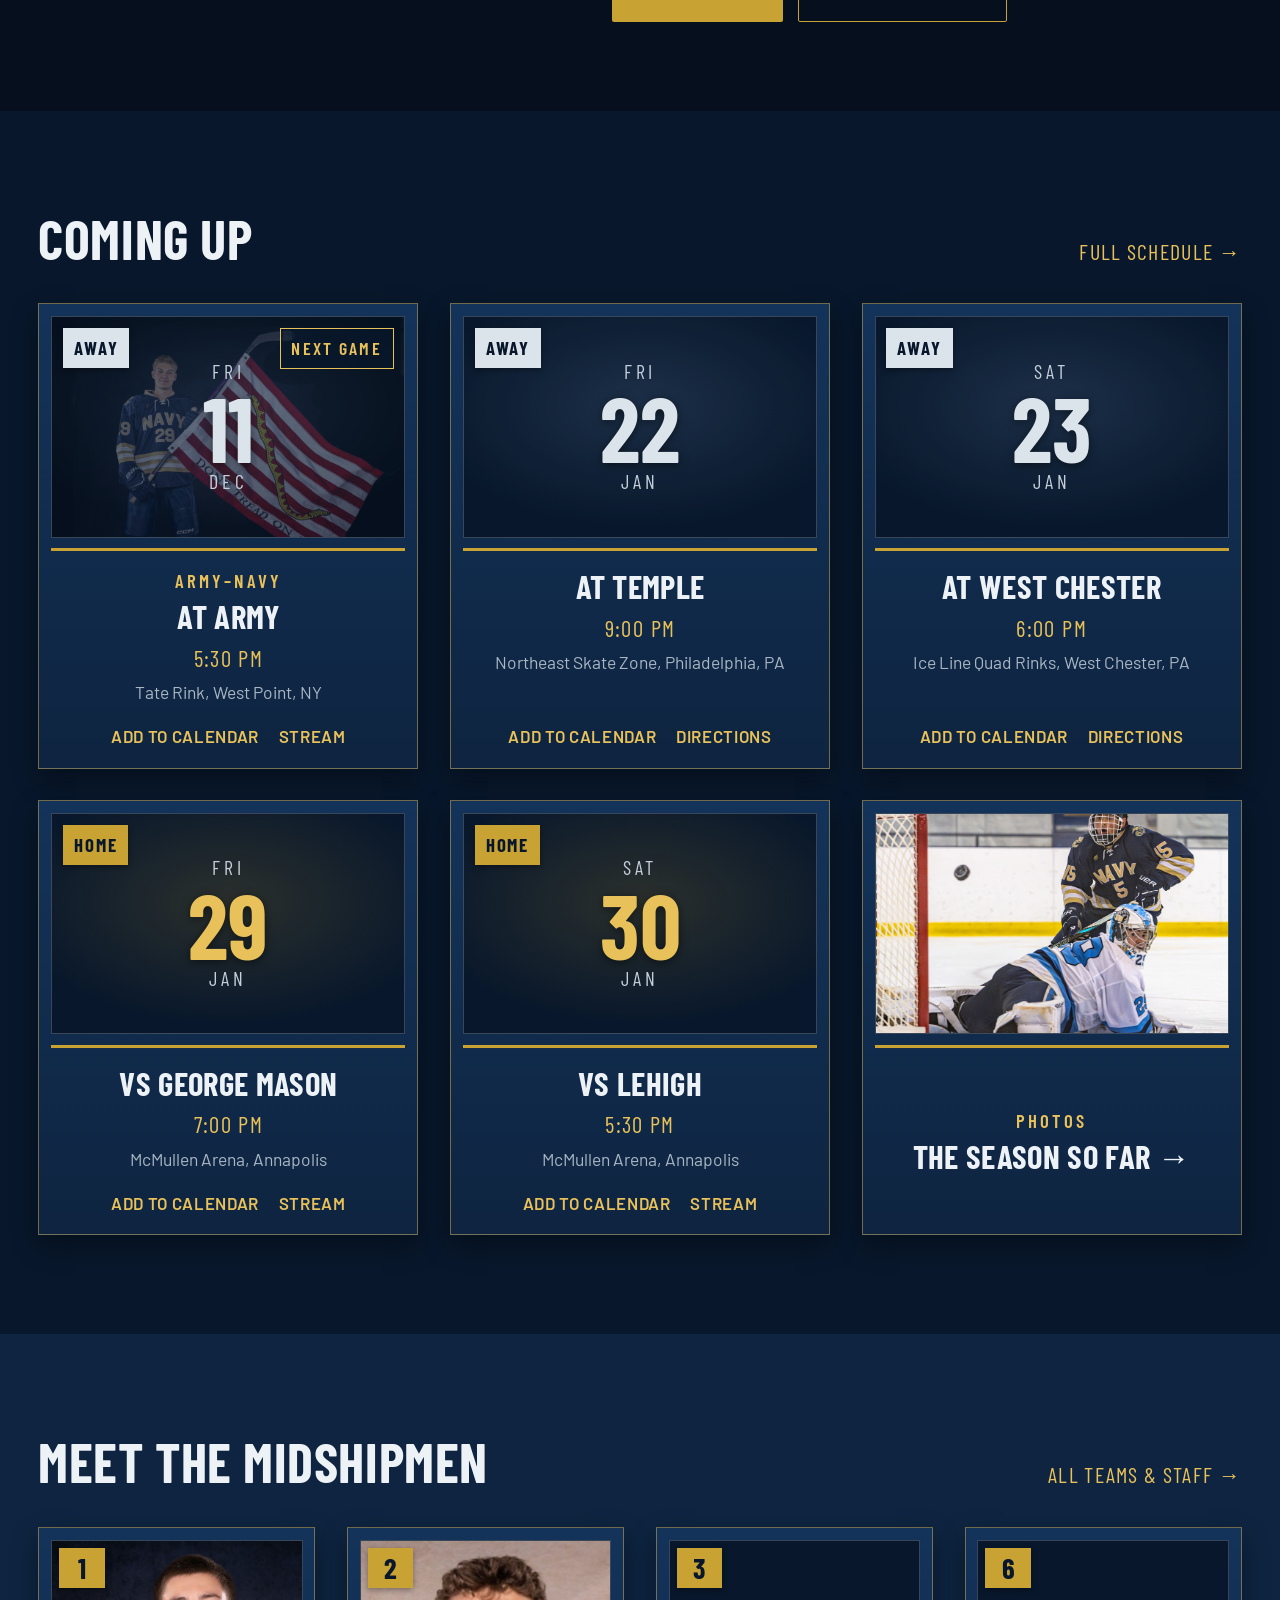
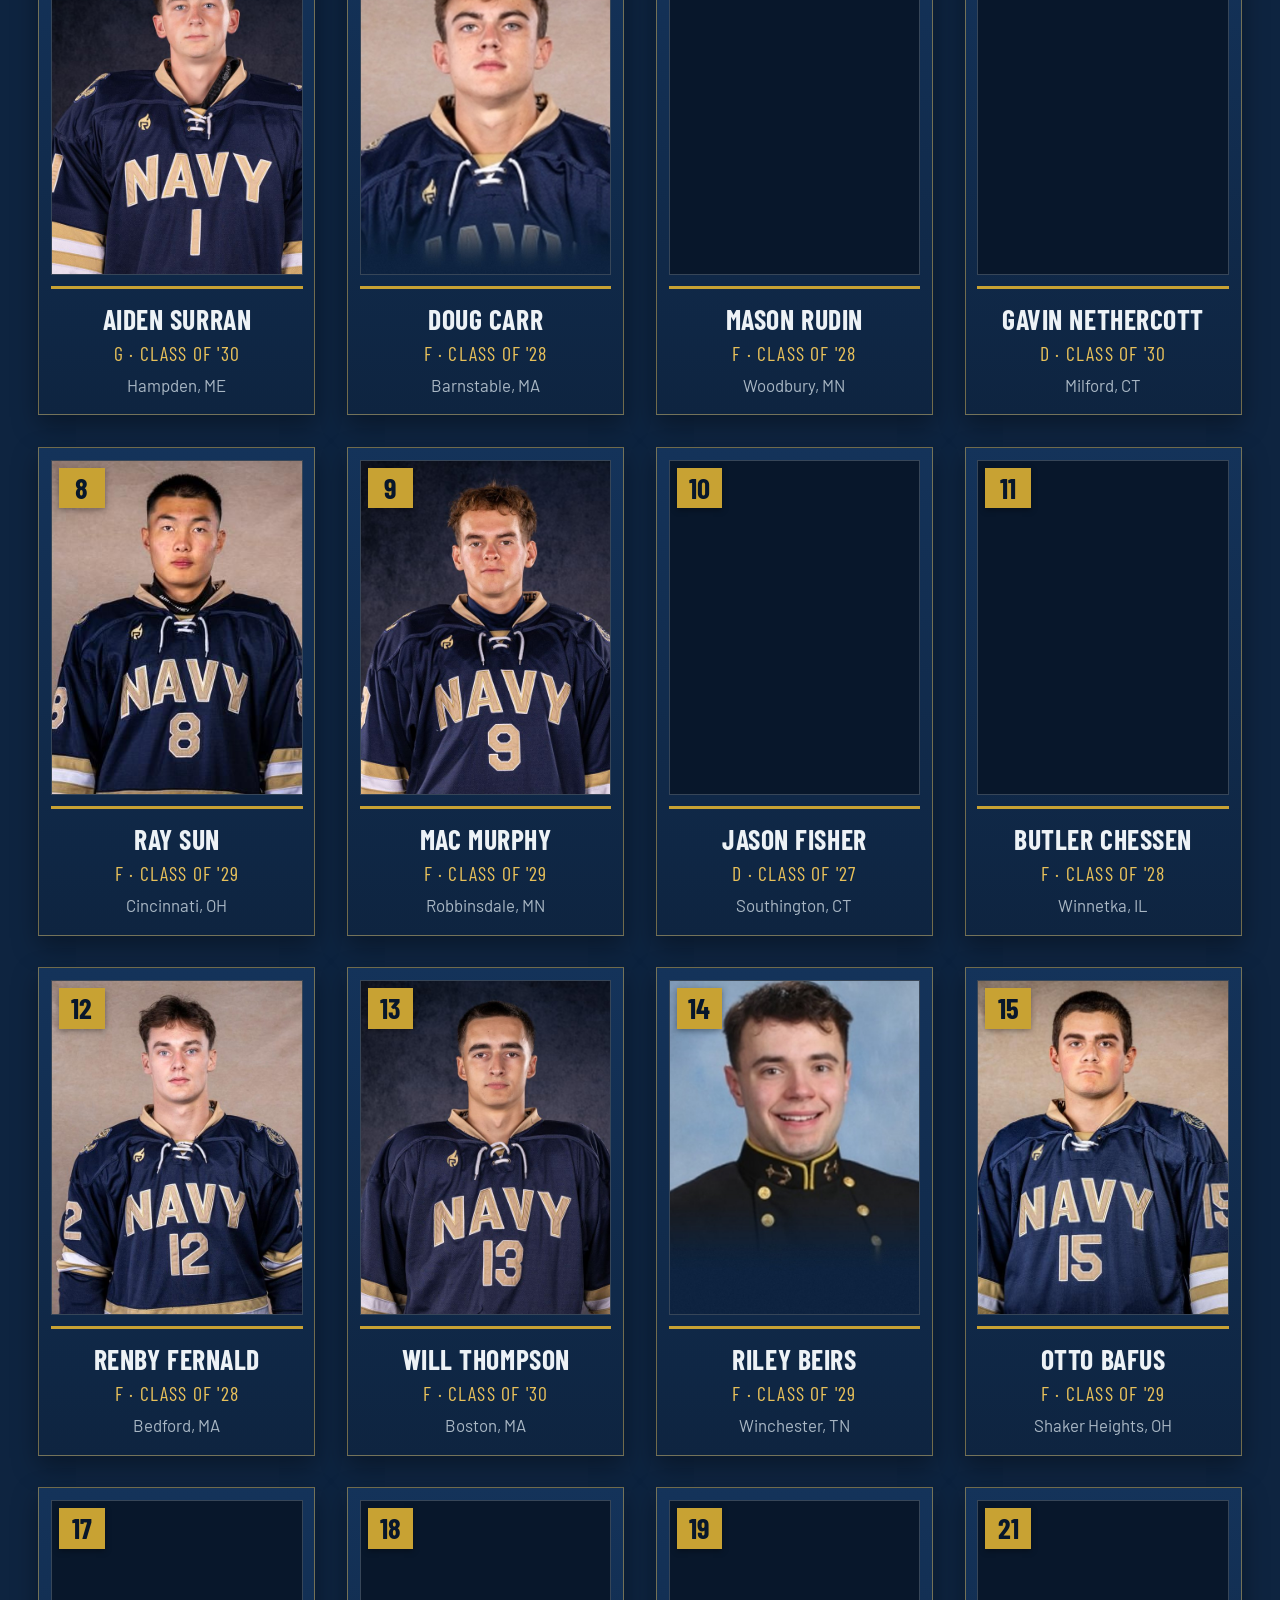
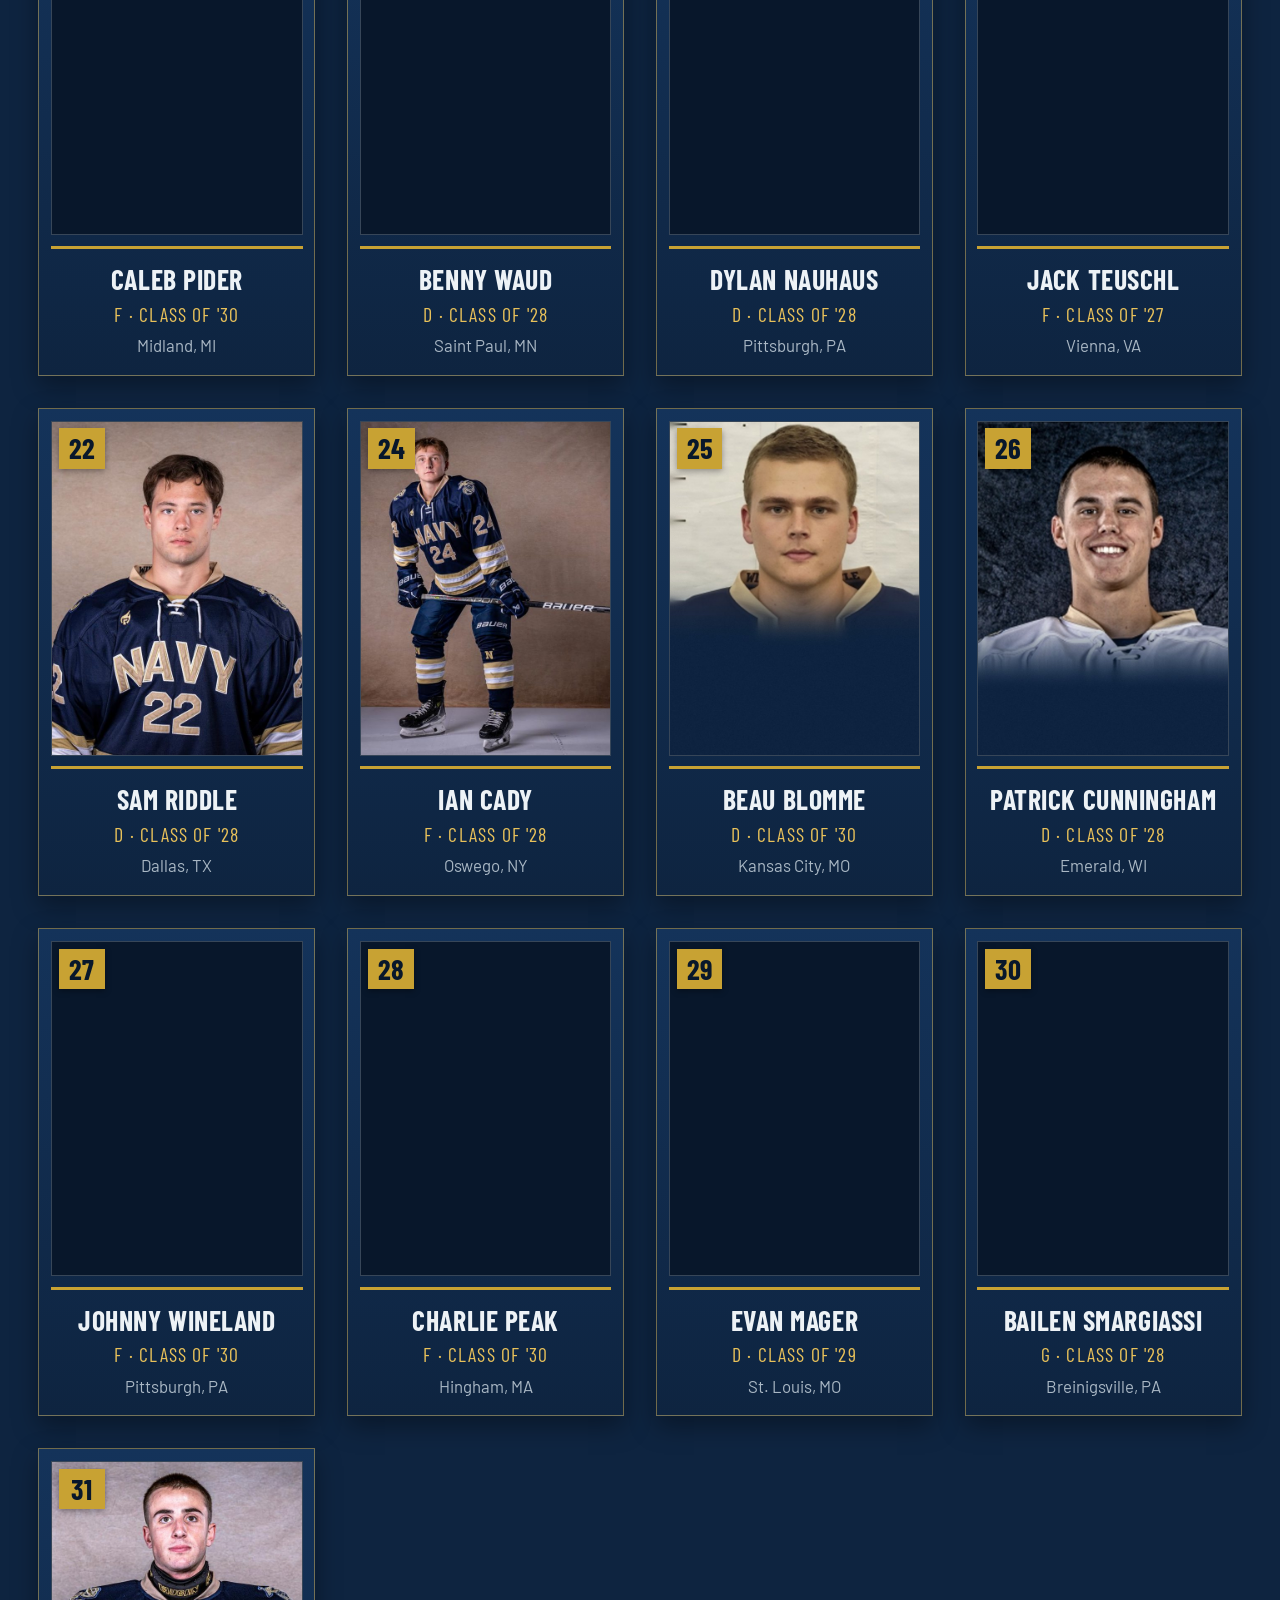
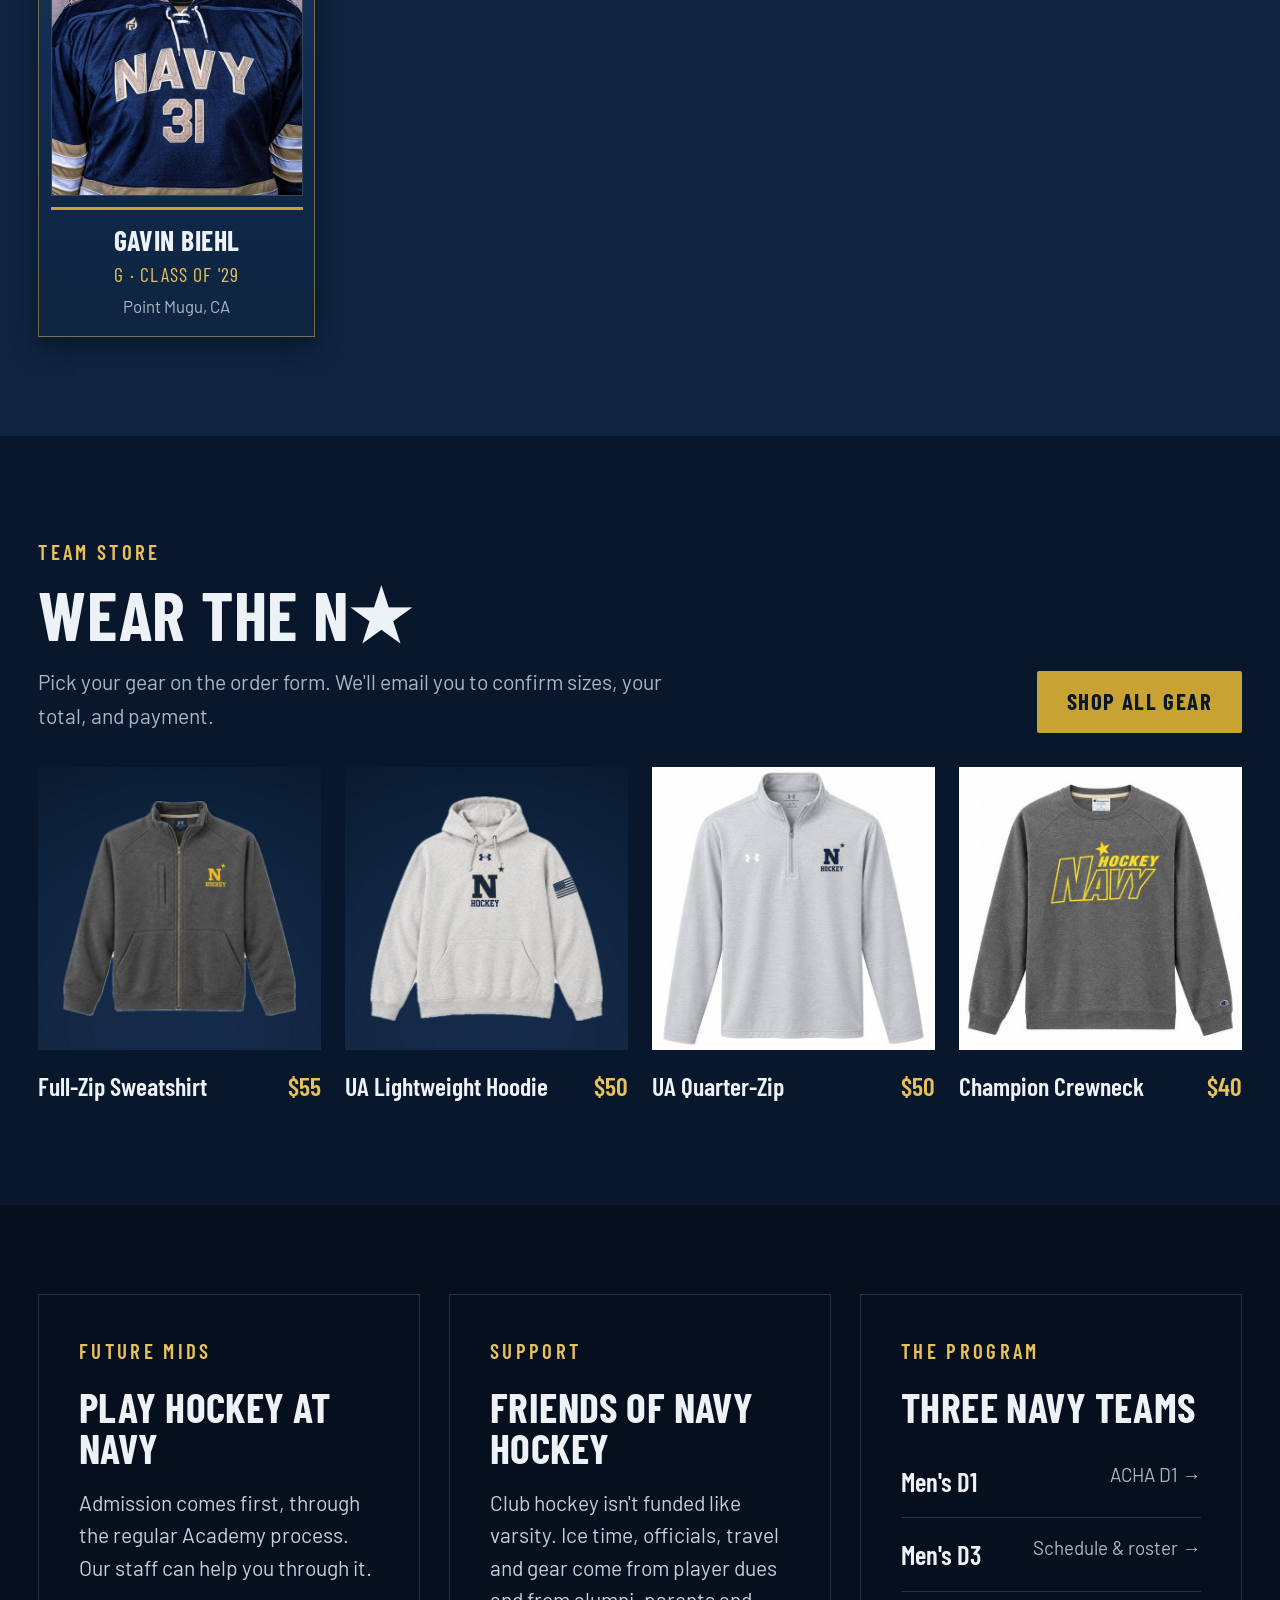
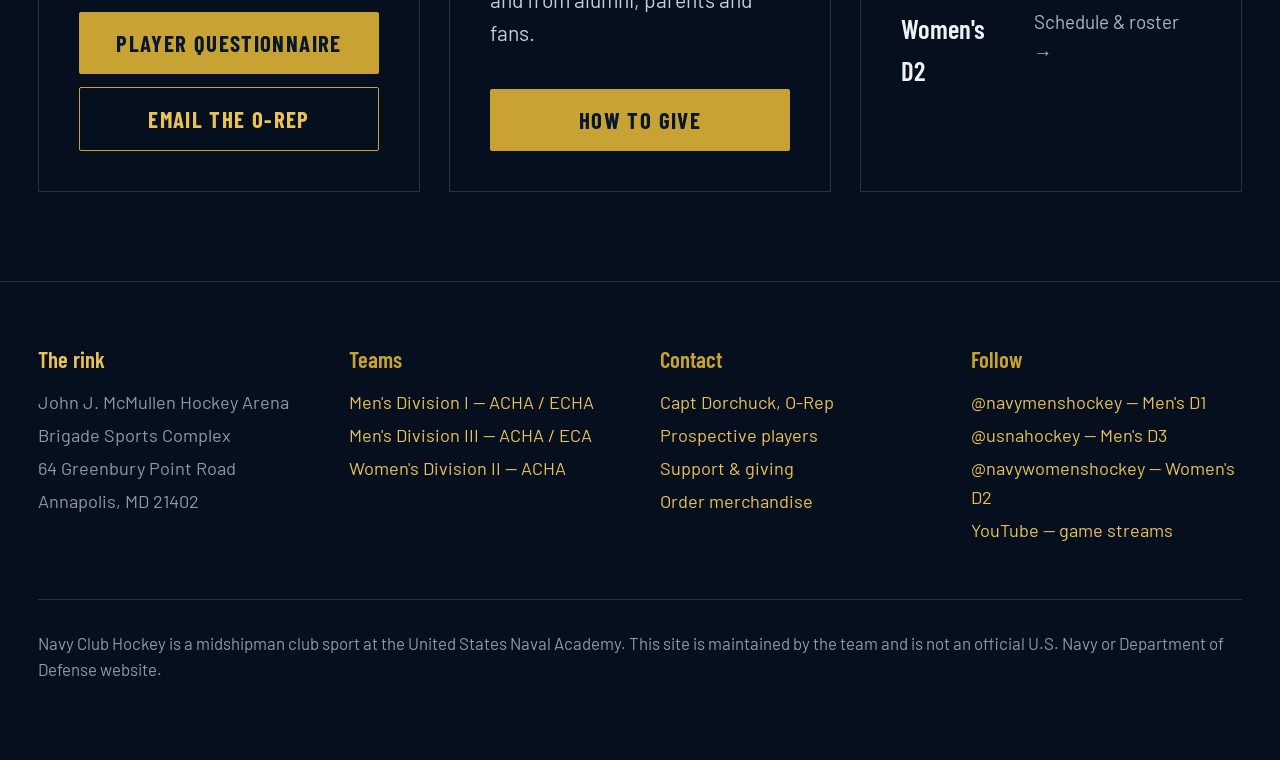
==== commit 3363f622: "Home: upcoming games as baseball cards (next 5 D1 games + photos card) Co-Authored-By: Claude Opus 5" ====
--- a/index.html
+++ b/index.html
@@ -16,7 +16,7 @@
 <!--
   HOMEPAGE. Almost everything here fills itself in from js/data.js:
   next game, record, last four results, Army–Navy countdown (any game with
-  marquee:true), upcoming home games, the full D1 roster, four store items,
+  marquee:true), the next five games as cards, the full D1 roster, four store items,
   and the rotating headline (HERO_SAYINGS).
   The only hand-set things are the three photos and the intro line.
 -->
@@ -77,25 +77,14 @@
     </div>
   </section>
 
-  <!-- upcoming home games + photos -->
+  <!-- upcoming games as baseball cards (+ a photos card) -->
   <section class="h-block">
     <div class="shell">
-      <div class="h-two">
-        <div>
-          <div class="h-head">
-            <h2>Coming up at McMullen</h2>
-            <a class="more" href="schedule.html">Full schedule →</a>
-          </div>
-          <div class="upc" id="upc"></div>
-        </div>
-        <a class="photo-card" href="photos.html">
-          <img src="img/gallery/beef_scoring.jpg" alt="A Navy forward scores past a diving goalie" loading="lazy">
-          <div class="ov">
-            <div class="kicker">Photos</div>
-            <b>The season so far →</b>
-          </div>
-        </a>
+      <div class="h-head">
+        <h2>Coming up</h2>
+        <a class="more" href="schedule.html">Full schedule →</a>
       </div>
+      <div class="gcards" id="gcards"></div>
     </div>
   </section>
 
--- a/css/site.css
+++ b/css/site.css
@@ -593,3 +593,98 @@
 /* mid-width laptops: logo only, so the full menu fits */
 @media (min-width:1201px) and (max-width:1360px){.mark-text{display:none}}
 .mark{flex:none}
+
+/* ============================================================
+   ROSTER — baseball-card tiles (home wall + Roster page)
+   Photo in a framed window, name plate underneath, number badge.
+   ============================================================ */
+.wall{gap:1.6rem;background:none;border:none;grid-template-columns:repeat(auto-fill,minmax(13rem,1fr))}
+.player{
+  aspect-ratio:auto;overflow:visible;display:flex;flex-direction:column;
+  background:linear-gradient(180deg,#14335A 0%,#0E2440 100%);
+  border:1px solid rgba(232,193,90,.45);padding:.6rem;
+  box-shadow:0 10px 24px rgba(0,0,0,.35);
+  transition:transform .15s ease, border-color .15s ease, box-shadow .15s ease;
+}
+.player:hover{transform:translateY(-4px);border-color:var(--gold-lt);box-shadow:0 16px 32px rgba(0,0,0,.45)}
+.player::after{display:none}
+.player img{height:auto;aspect-ratio:3/4;border:1px solid rgba(195,212,224,.25);filter:none;background:var(--navy-900)}
+.player.no-photo::before{
+  content:"";display:block;aspect-ratio:3/4;border:1px solid rgba(195,212,224,.25);
+  background:radial-gradient(90% 70% at 50% 35%, rgba(200,162,51,.14), rgba(8,23,43,0) 70%), var(--navy-900);
+}
+/* number badge, top-left corner of the photo */
+.p-num{
+  top:1rem;left:1rem;z-index:2;font-size:1.45rem;line-height:1;color:var(--navy-900);
+  background:var(--gold);padding:.3rem .5rem;min-width:2.3rem;text-align:center;
+  box-shadow:0 2px 6px rgba(0,0,0,.35);
+}
+.player.no-photo .p-num{
+  top:auto;left:50%;transform:translateX(-50%);
+  bottom:calc(5.2rem + 30%);font-size:5rem;padding:0;background:none;box-shadow:none;color:rgba(200,162,51,.6)
+}
+.p-letter{top:1rem;right:1rem}
+/* name plate */
+.p-info{
+  position:static;background:none;padding:.75rem .2rem .2rem;margin-top:.55rem;
+  border-top:3px solid var(--gold);text-align:center;
+}
+.p-name{font-size:1.4rem;font-weight:700;text-transform:uppercase;letter-spacing:.02em}
+.p-meta{font-family:"Barlow Condensed",sans-serif;font-size:1rem;letter-spacing:.06em;text-transform:uppercase;color:var(--gold-lt);margin-top:.2rem}
+.p-home{font-size:.85rem;color:#A9B7C4;margin-top:.1rem}
+.p-stats{text-align:center}
+@media (max-width:620px){
+  .wall{grid-template-columns:repeat(2,minmax(0,1fr));gap:1rem}
+  .player{padding:.45rem}
+  .p-name{font-size:1.15rem}
+  .player.no-photo .p-num{font-size:3.6rem}
+}
+@media (prefers-reduced-motion:reduce){.player,.player:hover{transition:none;transform:none}}
+
+/* ============================================================
+   HOME — upcoming games as baseball cards (matches .player cards)
+   ============================================================ */
+.gcards{display:grid;grid-template-columns:repeat(3,minmax(0,1fr));gap:1.6rem;margin-top:1.75rem}
+@media (max-width:1000px){.gcards{grid-template-columns:repeat(2,minmax(0,1fr))}}
+@media (max-width:560px){.gcards{grid-template-columns:1fr}}
+.gcard{
+  display:flex;flex-direction:column;color:var(--ice);
+  background:linear-gradient(180deg,#14335A 0%,#0E2440 100%);
+  border:1px solid rgba(232,193,90,.45);padding:.6rem;
+  box-shadow:0 10px 24px rgba(0,0,0,.35);
+  transition:transform .15s ease, border-color .15s ease, box-shadow .15s ease;
+}
+.gcard:hover{transform:translateY(-4px);border-color:var(--gold-lt);box-shadow:0 16px 32px rgba(0,0,0,.45);text-decoration:none}
+.gc-win{
+  position:relative;aspect-ratio:16/10;overflow:hidden;display:grid;place-items:center;
+  border:1px solid rgba(195,212,224,.25);
+  background:radial-gradient(90% 80% at 50% 40%, rgba(200,162,51,.18), rgba(8,23,43,0) 70%), var(--navy-900);
+}
+.gcard.away .gc-win{background:radial-gradient(90% 80% at 50% 40%, rgba(120,160,205,.18), rgba(8,23,43,0) 70%), var(--navy-900)}
+.gc-win img{position:absolute;inset:0;width:100%;height:100%;object-fit:cover}
+.gcard.marquee .gc-win img{opacity:.3;filter:saturate(.8)}
+.gc-date{position:relative;text-align:center;font-family:"Barlow Condensed",sans-serif;line-height:1}
+.gc-date b{display:block;font-size:4.6rem;font-weight:700;color:var(--gold-lt);text-shadow:0 2px 10px rgba(0,0,0,.5)}
+.gcard.away .gc-date b{color:#DCE4EB}
+.gc-date small{display:block;font-size:1rem;letter-spacing:.2em;text-transform:uppercase;color:#C3CFDA}
+.gc-badge{
+  position:absolute;top:.55rem;left:.55rem;z-index:1;
+  font-family:"Barlow Condensed",sans-serif;font-weight:700;font-size:.95rem;letter-spacing:.1em;
+  padding:.25rem .55rem;background:var(--gold);color:var(--navy-900);box-shadow:0 2px 6px rgba(0,0,0,.35)
+}
+.gcard.away .gc-badge{background:#DCE4EB}
+.gc-ribbon{
+  position:absolute;top:.55rem;right:.55rem;z-index:1;
+  font-family:"Barlow Condensed",sans-serif;font-weight:600;font-size:.9rem;letter-spacing:.12em;text-transform:uppercase;
+  padding:.25rem .55rem;border:1px solid var(--gold-lt);color:var(--gold-lt);background:rgba(8,23,43,.7)
+}
+.gc-plate{border-top:3px solid var(--gold);margin-top:.55rem;padding:.75rem .3rem .3rem;text-align:center;display:flex;flex-direction:column;flex:1}
+.gc-tag{font-family:"Barlow Condensed",sans-serif;font-size:.95rem;letter-spacing:.16em;text-transform:uppercase;color:var(--gold-lt);font-weight:600}
+.gc-plate h3{font-size:1.65rem;font-weight:700;text-transform:uppercase;line-height:1.05;margin-top:.15rem}
+.gc-time{font-family:"Barlow Condensed",sans-serif;font-size:1.15rem;letter-spacing:.06em;color:var(--gold-lt);margin-top:.3rem;text-transform:uppercase}
+.gc-loc{font-size:.88rem;color:#A9B7C4;margin-top:.15rem}
+.gc-links{display:flex;justify-content:center;gap:1rem;margin-top:auto;padding-top:.8rem;font-size:.85rem;font-weight:600;letter-spacing:.04em;text-transform:uppercase}
+.gcard.photos .gc-win{aspect-ratio:16/10}
+.gcard.photos .gc-plate{justify-content:center}
+.gcard.photos:hover h3{color:var(--gold-lt)}
+@media (prefers-reduced-motion:reduce){.gcard,.gcard:hover{transition:none;transform:none}}
